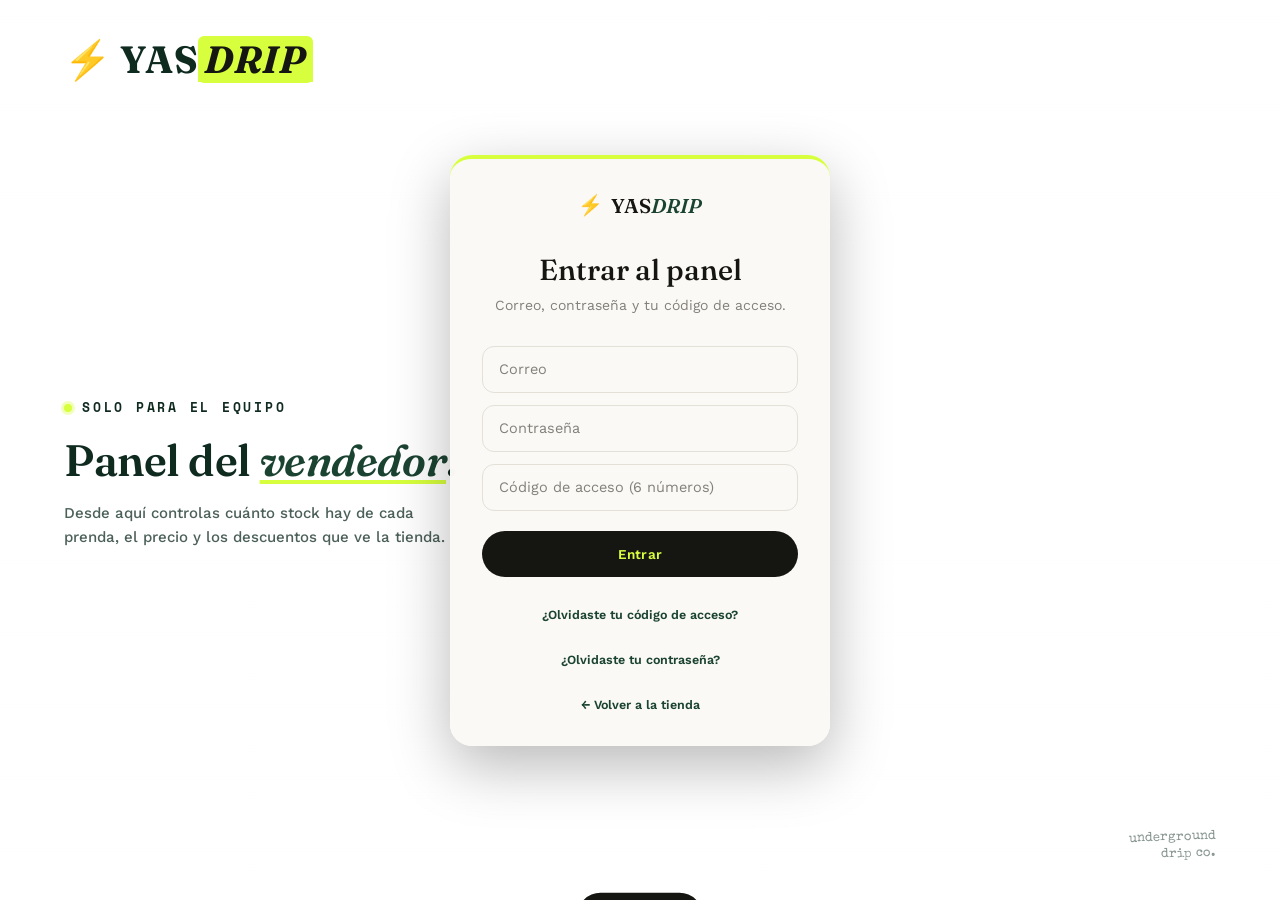
==== admin.html @ 033b175a "act" ====
<!DOCTYPE html>
<html lang="es" translate="no">
<head>
<meta charset="UTF-8">
<meta name="viewport" content="width=device-width, initial-scale=1.0">
<meta name="google" content="notranslate">
<title>Panel del vendedor — YAS DRIP</title>
<meta name="description" content="Panel interno de YAS DRIP.">
<meta name="robots" content="noindex, nofollow">
<link rel="icon" type="image/svg+xml" href="img/favicon.svg">
<link rel="icon" type="image/png" sizes="32x32" href="img/favicon-32.png">
<link rel="apple-touch-icon" href="img/apple-touch-icon.png">
<link rel="stylesheet" href="css/estilos.css">
</head>
<body>

<!-- ======================= LOGIN DEL ADMIN ======================= -->
<div class="auth-page" id="adminLoginView">
  <div class="auth-visual">
    <a href="index.html" class="nav-logo">
      <span class="logo-mark">⚡</span><span class="logo-text display">YAS<em>DRIP</em></span>
    </a>
    <div class="auth-copy">
      <div class="auth-eyebrow">Solo para el equipo</div>
      <h1>Panel del <em>vendedor</em>.</h1>
      <p>Desde aquí controlas cuánto stock hay de cada prenda, el precio y los descuentos que ve la tienda.</p>
    </div>
    <div class="auth-stamp stamp-font">underground<br>drip co.</div>
  </div>

  <div class="auth-form-side">
    <div class="auth-card">
      <a href="index.html" class="auth-brand">
        <span class="logo-mark">⚡</span><span class="display">YAS<em>DRIP</em></span>
      </a>
      <h2>Entrar al panel</h2>
      <p class="auth-sub">Correo, contraseña y tu código de acceso.</p>
      <div id="adminAuthMsg"></div>
      <form id="formAdminLogin">
        <div class="auth-field">
          <input type="email" id="adminUsuario" placeholder="Correo" autocomplete="email" required>
        </div>
        <div class="auth-field">
          <input type="password" id="adminClave" placeholder="Contraseña" autocomplete="current-password" required>
        </div>
        <div class="auth-field">
          <input type="text" id="adminCodigoPanel" placeholder="Código de acceso (6 números)" inputmode="numeric" maxlength="6" autocomplete="off">
        </div>
        <button type="submit" class="btn btn-primary auth-submit">Entrar</button>
      </form>
      <p class="auth-footnote"><a href="#" id="linkOlvideCodigoPanel">¿Olvidaste tu código de acceso?</a></p>
      <p class="auth-footnote"><a href="#" id="linkOlvideClavePanel">¿Olvidaste tu contraseña?</a></p>
      <p class="auth-footnote"><a href="index.html">← Volver a la tienda</a></p>
    </div>
  </div>
</div>

<!-- ======================= MODAL RECUPERAR CÓDIGO DE ACCESO ======================= -->
<div class="admin-modal-overlay" id="modalRecuperarCodigoPanel">
  <div class="admin-modal">
    <h3>Recuperar código de acceso</h3>
    <p class="admin-foto-hint" style="margin-bottom:12px;">Escribe el correo de tu cuenta del panel. Si tiene un código asignado, te llega por correo.</p>
    <input type="email" id="correoRecuperarCodigoPanel" placeholder="Tu correo" autocomplete="email">
    <div class="admin-add-actions">
      <button class="admin-btn admin-btn-primary" id="btnEnviarRecuperarCodigoPanel">Enviar</button>
      <button class="admin-btn admin-btn-ghost" id="btnCerrarModalRecuperarCodigoPanel">Cancelar</button>
    </div>
  </div>
</div>

<!-- ======================= MODAL RECUPERAR CONTRASEÑA ======================= -->
<div class="admin-modal-overlay" id="modalRecuperarClavePanel">
  <div class="admin-modal">
    <h3>Recuperar contraseña</h3>
    <p class="admin-foto-hint" style="margin-bottom:12px;">Escribe el correo de tu cuenta del panel. Si existe, Firebase te manda un enlace para poner una contraseña nueva (esto no tiene nada que ver con tu código de acceso).</p>
    <input type="email" id="correoRecuperarClavePanel" placeholder="Tu correo" autocomplete="email">
    <div class="admin-add-actions">
      <button class="admin-btn admin-btn-primary" id="btnEnviarRecuperarClavePanel">Enviar</button>
      <button class="admin-btn admin-btn-ghost" id="btnCerrarModalRecuperarClavePanel">Cancelar</button>
    </div>
  </div>
</div>

<!-- ======================= MODAL AVISAR DROP NUEVO (Voltage Club) ======================= -->
<div class="admin-modal-overlay" id="modalAvisarDrop">
  <div class="admin-modal">
    <h3>📢 Avisar drop nuevo</h3>
    <p class="admin-foto-hint" id="avisarDropContador" style="margin-bottom:12px;"></p>
    <input type="text" id="avisarDropAsunto" class="admin-input" placeholder="Asunto (ej: 🔥 Nuevo drop ya disponible)" style="margin-bottom:10px;width:100%;">
    <textarea id="avisarDropMensaje" class="admin-input" rows="6" placeholder="Mensaje del correo: qué llegó, cuándo, link a la tienda…" style="width:100%;resize:vertical;margin-bottom:10px;"></textarea>
    <div class="admin-add-actions">
      <button class="admin-btn admin-btn-primary" id="btnEnviarAvisoDrop">Enviar a todos</button>
      <button class="admin-btn admin-btn-ghost" id="btnCerrarModalAvisarDrop">Cancelar</button>
    </div>
  </div>
</div>

<!-- ======================= DASHBOARD ======================= -->
<div class="admin-page" id="adminDashView" style="display:none;">
  <header class="admin-topbar">
    <a href="index.html" class="nav-logo">
      <span class="logo-mark">⚡</span><span class="logo-text display">YAS<em>DRIP</em></span>
    </a>
    <div class="admin-topbar-right">
      <span class="admin-foto-hint" id="adminUsuarioActual" style="margin-right:2px;"></span>
      <a href="productos.html" class="admin-btn admin-btn-ghost">Ver tienda</a>
      <button class="admin-btn admin-btn-ghost" id="btnClave">Cambiar contraseña</button>
      <button class="admin-btn admin-btn-dark" id="btnSalirAdmin">Cerrar sesión</button>
    </div>
  </header>

  <main class="admin-main">
    <div class="admin-title-row">
      <div>
        <div class="section-eyebrow">Panel del vendedor</div>
        <h2 class="display" id="adminTituloTab">Inventario y precios</h2>
      </div>
      <button class="admin-btn admin-btn-primary" id="btnMostrarNuevo">+ Agregar producto</button>
    </div>

    <div class="admin-tabs">
      <button type="button" class="admin-tab-btn active" id="tabBtnResumen">📊 Resumen</button>
      <button type="button" class="admin-tab-btn" id="tabBtnInventario">📦 Inventario</button>
      <button type="button" class="admin-tab-btn" id="tabBtnPedidos">🧾 Pedidos <span id="pedidosBadge"></span></button>
      <button type="button" class="admin-tab-btn" id="tabBtnDrop">⚡ Drop</button>
      <button type="button" class="admin-tab-btn" id="tabBtnUsuarios">👥 Usuarios</button>
    </div>

    <div id="tabResumen">
      <div class="admin-stats admin-stats-color" id="resumenStats"></div>
      <div class="admin-resumen-grid">
        <div class="admin-card">
          <h3>Ventas de los últimos 7 días</h3>
          <div class="admin-chart-bars" id="resumenChart"></div>
        </div>
        <div class="admin-card">
          <h3>Productos más vendidos</h3>
          <div class="admin-top-productos" id="resumenTopProductos"></div>
        </div>
      </div>
      <div class="admin-card">
        <h3>Últimos pedidos</h3>
        <div class="admin-table-wrap">
          <table class="admin-table">
            <thead><tr><th>N°</th><th>Fecha</th><th>Cliente</th><th>Total</th><th>Estado</th></tr></thead>
            <tbody id="resumenUltimosPedidos"></tbody>
          </table>
        </div>
      </div>
      <div class="admin-card">
        <div style="display:flex;align-items:center;justify-content:space-between;flex-wrap:wrap;gap:10px;margin-bottom:14px;">
          <h3 style="margin-bottom:0;">⚡ Voltage Club <span id="voltageClubTotal" style="color:var(--adm-text-dim);font-weight:400;font-size:13px;"></span></h3>
          <div style="display:flex;gap:8px;flex-wrap:wrap;">
            <button class="admin-btn admin-btn-primary" id="btnAvisarDropVoltageClub">📢 Avisar drop nuevo</button>
            <button class="admin-btn admin-btn-ghost" id="btnCopiarVoltageClub">Copiar correos</button>
            <button class="admin-btn admin-btn-ghost" id="btnDescargarVoltageClub">Descargar CSV</button>
          </div>
        </div>
        <div class="admin-table-wrap">
          <table class="admin-table">
            <thead><tr><th>Correo</th><th>Se registró</th></tr></thead>
            <tbody id="voltageClubTablaBody">
              <tr><td colspan="2" style="text-align:center;padding:20px;color:var(--adm-text-dim);">Cargando…</td></tr>
            </tbody>
          </table>
        </div>
      </div>
    </div>

    <div id="tabInventario" style="display:none;">
      <div class="admin-stats" id="adminStats"></div>

      <div class="admin-card admin-add-card" id="cardNuevoProducto" style="display:none;">
        <h3>Agregar producto nuevo</h3>
        <div class="admin-add-grid">
          <input type="text" id="nProdNombre" placeholder="Nombre (ej: Buso Flash)">
          <input type="text" id="nProdCategoria" placeholder="Categoría (ej: Busos)">
          <select id="nProdIcono">
            <option value="hoodie">Buso / Hoodie</option>
            <option value="tee">Camiseta</option>
            <option value="cap">Gorra</option>
            <option value="pants">Pantalón</option>
            <option value="jacket">Chaqueta</option>
            <option value="shorts">Shorts</option>
          </select>
          <input type="number" id="nProdPrecio" placeholder="Precio (ej: 89900)" min="0">
          <input type="number" id="nProdStock" placeholder="Stock inicial (ej: 10, igual para cada color)" min="0">
          <input type="text" id="nProdColores" placeholder="Colores en hex separados por coma (#151512,#faf9f5)">
          <input type="text" id="nProdTallas" placeholder="Tallas separadas por coma (S,M,L,XL)">
        </div>
        <div id="nProdStockColorWrap" class="admin-stock-colores admin-stock-colores-nuevo"></div>
        <div id="nProdStockTallaWrap" class="admin-stock-colores admin-stock-colores-nuevo"></div>
        <div class="admin-foto-row">
          <label class="admin-foto-picker" id="nProdFotoLabel">
            <img id="nProdFotoPreview" style="display:none;">
            <span id="nProdFotoTexto">📷 Subir foto del producto (opcional)</span>
            <input type="file" id="nProdFoto" accept="image/*" hidden>
          </label>
          <span class="admin-foto-hint">Si no subes foto, se usa un dibujo genérico según la categoría.</span>
        </div>
        <div class="admin-add-actions">
          <button class="admin-btn admin-btn-primary" id="btnGuardarNuevo">Guardar producto</button>
          <button class="admin-btn admin-btn-ghost" id="btnCancelarNuevo">Cancelar</button>
        </div>
      </div>

      <div class="admin-card">
        <p class="admin-foto-hint" style="margin-bottom:8px;">💡 En "Precio por talla" puedes poner un precio distinto para cada talla. En "Stock" abre <b>Por color</b> y/o <b>Por talla</b> para llevar la cuenta de cuántas unidades quedan de cada color o de cada talla por separado (ej: 5 blancas, 10 negras — o 3 en talla M, 8 en talla L) en vez de un solo número que no dice qué se acabó. En "Foto trasera" puedes subir cómo se ve la prenda de espaldas: en la tienda, el cliente la ve al pasar el mouse (o tocar en celular) sobre la foto.</p>
        <input type="text" id="buscarProductoAdmin" class="admin-input" placeholder="🔍 Buscar producto por nombre o categoría…" style="width:100%;max-width:340px;margin-bottom:14px;">
        <div class="admin-table-wrap">
          <table class="admin-table" id="tablaProductos">
            <thead>
              <tr>
                <th class="th-ordenable" data-campo="nombre">Producto</th>
                <th>Fotos</th>
                <th class="th-ordenable" data-campo="categoria">Categoría</th>
                <th class="th-ordenable" data-campo="precio">Precio base</th>
                <th>Precio por talla</th>
                <th class="th-ordenable" data-campo="descuento">Descuento %</th>
                <th class="th-ordenable" data-campo="precioFinal">Precio final</th>
                <th class="th-ordenable" data-campo="stock">Stock</th>
                <th>Estado</th>
                <th></th>
              </tr>
            </thead>
            <tbody id="tablaProductosBody"></tbody>
          </table>
        </div>
        <div class="admin-pagination" id="paginacionProductos"></div>
      </div>
    </div>

    <div id="tabPedidos" style="display:none;">
      <div class="admin-stats admin-stats-color" id="pedidosStats"></div>
      <div class="admin-card">
        <p class="admin-foto-hint" style="margin-bottom:12px;">💡 Estos pedidos quedan guardados en la nube (Firebase), no en este computador — los ves igual desde cualquier navegador donde entres con el usuario del panel.</p>
        <div class="admin-filtros-pedidos">
          <input type="text" id="buscarPedidoAdmin" class="admin-input" placeholder="🔍 Buscar por cliente, contacto o producto…">
          <select id="filtroEstadoPedido" class="admin-input">
            <option value="">Todos los estados</option>
            <option value="pendiente">🕓 Pendiente</option>
            <option value="confirmado">✅ Confirmado</option>
            <option value="enviado">🚚 Enviado</option>
            <option value="entregado">📦 Entregado</option>
            <option value="cancelado">✕ Cancelado</option>
          </select>
          <label class="admin-filtro-fecha">Desde<input type="date" id="filtroFechaDesde" class="admin-input"></label>
          <label class="admin-filtro-fecha">Hasta<input type="date" id="filtroFechaHasta" class="admin-input"></label>
          <button type="button" class="admin-btn admin-btn-ghost" id="btnLimpiarFiltrosPedidos">Limpiar filtros</button>
          <button type="button" class="admin-btn admin-btn-ghost" id="btnExportarPedidosCSV">⬇️ Exportar CSV</button>
        </div>
        <div class="admin-table-wrap">
          <table class="admin-table" id="tablaPedidos">
            <thead>
              <tr>
                <th>N°</th>
                <th class="th-ordenable" data-campo="fecha">Fecha</th>
                <th class="th-ordenable" data-campo="cliente">Cliente</th>
                <th>Contacto</th>
                <th>Productos</th>
                <th>Envío</th>
                <th>Pago</th>
                <th class="th-ordenable" data-campo="total">Total</th>
                <th>Estado</th>
                <th></th>
              </tr>
            </thead>
            <tbody id="tablaPedidosBody">
              <tr><td colspan="10" style="text-align:center;padding:30px;color:var(--gray);">Cargando pedidos…</td></tr>
            </tbody>
          </table>
        </div>
        <div class="admin-pagination" id="paginacionPedidos"></div>
      </div>
    </div>

    <div id="tabDrop" style="display:none;">
      <div class="admin-stats admin-stats-color" id="dropCountdownStats"></div>
      <div class="admin-card">
        <p class="admin-foto-hint" style="margin-bottom:14px;">💡 Aquí configuras la cuenta regresiva de "Próximo drop" que se ve en la página de inicio. Pon la fecha y hora en que se lanza, y elige qué productos se muestran ahí mismo (con foto de frente y de espaldas) apenas el tiempo llegue a cero — sin tocar código, y se ve igual para todos los que entren a la tienda.</p>
        <div class="admin-drop-form">
          <label class="admin-drop-label">Fecha y hora del lanzamiento
            <input type="datetime-local" id="dropFecha" class="admin-input" style="width:100%;">
          </label>
          <label class="admin-drop-label">Título cuando ya esté disponible (opcional)
            <input type="text" id="dropTitulo" class="admin-input" placeholder="¡Ya está aquí! ⚡" style="width:100%;">
          </label>
        </div>
        <p class="admin-foto-hint" style="margin:18px 0 10px;"><b>Productos a mostrar cuando se acabe el tiempo</b> — marca los que quieres destacar: <span id="dropProductosContador" class="admin-permiso-pill"></span></p>
        <div class="admin-drop-productos" id="dropProductosLista"></div>
        <div class="admin-add-actions" style="margin-top:18px;">
          <button class="admin-btn admin-btn-primary" id="btnGuardarDrop">Guardar configuración del drop</button>
        </div>
      </div>
    </div>

    <div id="tabUsuarios" style="display:none;">
      <div class="admin-card admin-add-card">
        <h3>Dar acceso al panel a alguien nuevo</h3>
        <p class="admin-foto-hint" style="margin-bottom:12px;">💡 Primero créale su cuenta en <b>Firebase Authentication → Users → Add user</b> (correo + contraseña). Después pega aquí ese mismo UID y correo, y ponle un código de acceso al panel (se lo dices tú por fuera, y se lo va a pedir cada vez que entre): el panel le da acceso real a Firestore automáticamente, sin que tengas que tocar <code>firestore.rules</code>. Solo se puede estar conectado con esa cuenta <b>en un dispositivo a la vez</b>.</p>
        <div class="admin-add-grid" style="grid-template-columns:1fr 1fr;">
          <input type="text" id="nuevoUsuarioNombre" class="admin-input" placeholder="UID de Firebase Auth" autocomplete="off">
          <input type="email" id="nuevoUsuarioClave" class="admin-input" placeholder="Correo de esa cuenta" autocomplete="off">
        </div>
        <div class="admin-add-grid" style="grid-template-columns:1fr;margin-top:10px;">
          <input type="text" id="nuevoUsuarioCodigoPanel" class="admin-input" placeholder="Código de acceso al panel (6 números)" inputmode="numeric" maxlength="6" autocomplete="off">
        </div>

        <p class="admin-foto-hint" style="margin:16px 0 8px;"><b>¿Qué puede hacer esta persona en el panel?</b> — marca lo que le vas a dejar tocar:</p>
        <div class="admin-permisos-grid" id="nuevoUsuarioPermisos">
          <label class="admin-permiso-item">
            <input type="checkbox" class="chk-permiso-nuevo" value="inventario" checked>
            <span class="permiso-icono">📦</span>
            <span class="permiso-texto"><b>Inventario</b><small>Ver y editar productos, precios y stock</small></span>
          </label>
          <label class="admin-permiso-item">
            <input type="checkbox" class="chk-permiso-nuevo" value="pedidos" checked>
            <span class="permiso-icono">🧾</span>
            <span class="permiso-texto"><b>Pedidos</b><small>Ver los pedidos de clientes</small></span>
          </label>
          <label class="admin-permiso-item">
            <input type="checkbox" class="chk-permiso-nuevo" value="eliminarPedidos">
            <span class="permiso-icono">🗑️</span>
            <span class="permiso-texto"><b>Eliminar pedidos</b><small>Además de verlos, puede borrarlos</small></span>
          </label>
          <label class="admin-permiso-item">
            <input type="checkbox" class="chk-permiso-nuevo" value="drop">
            <span class="permiso-icono">⚡</span>
            <span class="permiso-texto"><b>Drop</b><small>Ver y editar el próximo lanzamiento</small></span>
          </label>
          <label class="admin-permiso-item">
            <input type="checkbox" class="chk-permiso-nuevo" value="usuarios">
            <span class="permiso-icono">👥</span>
            <span class="permiso-texto"><b>Usuarios</b><small>Ver y gestionar otros usuarios del panel</small></span>
          </label>
        </div>

        <div class="admin-add-grid" style="grid-template-columns:1fr;margin-top:14px;">
          <input type="password" id="codigoDesarrolladorUsuario" class="admin-input" placeholder="Código de desarrollador" autocomplete="off">
        </div>
        <p class="admin-foto-hint" style="margin:8px 0 0;">🔒 Crear, editar permisos, activar/desactivar o eliminar usuarios pide el código de desarrollador, para que solo alguien del equipo con ese código pueda tocar esta pestaña.</p>
        <div class="admin-add-actions">
          <button class="admin-btn admin-btn-primary" id="btnCrearUsuarioPanel">Crear usuario</button>
        </div>
      </div>

      <div class="admin-card">
        <div class="admin-stats admin-stats-color" id="usuariosStats"></div>
        <p class="admin-foto-hint" style="margin-bottom:8px;">🟢 = está conectado ahora mismo en algún dispositivo. Si desactivas a alguien, no puede volver a entrar (pero no se pierde nada de lo que ya hizo); si lo eliminas, deja de existir del todo.</p>
        <div class="admin-table-wrap">
          <table class="admin-table" id="tablaUsuariosPanel">
            <thead>
              <tr>
                <th>Usuario</th>
                <th>Estado</th>
                <th>Permisos</th>
                <th>Conectado</th>
                <th>Creado</th>
                <th></th>
              </tr>
            </thead>
            <tbody id="tablaUsuariosPanelBody">
              <tr><td colspan="6" style="text-align:center;padding:30px;color:var(--gray);">Cargando usuarios…</td></tr>
            </tbody>
          </table>
        </div>
      </div>
    </div>
  </main>
</div>

<div class="toast" id="toast"><span class="dot"></span><span id="toastText">Guardado</span></div>

<!-- ======================= MODAL EDITAR PERMISOS ======================= -->
<div class="admin-modal-overlay" id="modalPermisos">
  <div class="admin-modal admin-modal-wide">
    <h3 id="modalPermisosTitulo">Permisos</h3>
    <div class="admin-permisos-grid" style="margin-bottom:14px;">
      <label class="admin-permiso-item">
        <input type="checkbox" class="chk-permiso-editar" value="inventario">
        <span class="permiso-icono">📦</span>
        <span class="permiso-texto"><b>Inventario</b><small>Ver y editar productos, precios y stock</small></span>
      </label>
      <label class="admin-permiso-item">
        <input type="checkbox" class="chk-permiso-editar" value="pedidos">
        <span class="permiso-icono">🧾</span>
        <span class="permiso-texto"><b>Pedidos</b><small>Ver los pedidos de clientes</small></span>
      </label>
      <label class="admin-permiso-item">
        <input type="checkbox" class="chk-permiso-editar" value="eliminarPedidos">
        <span class="permiso-icono">🗑️</span>
        <span class="permiso-texto"><b>Eliminar pedidos</b><small>Además de verlos, puede borrarlos</small></span>
      </label>
      <label class="admin-permiso-item">
        <input type="checkbox" class="chk-permiso-editar" value="drop">
        <span class="permiso-icono">⚡</span>
        <span class="permiso-texto"><b>Drop</b><small>Ver y editar el próximo lanzamiento</small></span>
      </label>
      <label class="admin-permiso-item">
        <input type="checkbox" class="chk-permiso-editar" value="usuarios">
        <span class="permiso-icono">👥</span>
        <span class="permiso-texto"><b>Usuarios</b><small>Ver y gestionar otros usuarios del panel</small></span>
      </label>
    </div>
    <input type="text" id="nuevoCodigoPanelPermisos" placeholder="Nuevo código de acceso (6 números, déjalo vacío para no cambiarlo)" inputmode="numeric" maxlength="6" autocomplete="off" style="margin-bottom:10px;">
    <input type="password" id="codigoDesarrolladorPermisos" placeholder="Código de desarrollador" autocomplete="off">
    <div class="admin-add-actions">
      <button class="admin-btn admin-btn-primary" id="btnGuardarPermisos">Guardar</button>
      <button class="admin-btn admin-btn-ghost" id="btnCerrarModalPermisos">Cancelar</button>
    </div>
  </div>
</div>

<!-- ======================= MODAL ACCESO A USUARIOS ======================= -->
<div class="admin-modal-overlay" id="modalAccesoUsuarios">
  <div class="admin-modal">
    <h3>Acceso a Usuarios</h3>
    <p class="admin-foto-hint" style="margin-bottom:12px;">Escribe la contraseña de acceso a esta pestaña (solo el usuario "admin" puede entrar aquí).</p>
    <input type="password" id="claveAccesoUsuarios" placeholder="Contraseña de acceso" autocomplete="off">
    <div class="admin-add-actions">
      <button class="admin-btn admin-btn-primary" id="btnConfirmarAccesoUsuarios">Entrar</button>
      <button class="admin-btn admin-btn-ghost" id="btnCerrarModalAccesoUsuarios">Cancelar</button>
    </div>
  </div>
</div>

<!-- ======================= MODAL CÓDIGO DE DESARROLLADOR (activar/desactivar/eliminar) ======================= -->
<div class="admin-modal-overlay" id="modalCodigoDev">
  <div class="admin-modal">
    <h3 id="modalCodigoDevTitulo">Código de desarrollador</h3>
    <p class="admin-foto-hint" id="modalCodigoDevTexto" style="margin-bottom:12px;"></p>
    <input type="password" id="inputCodigoDev" placeholder="Código de desarrollador" autocomplete="off">
    <div class="admin-add-actions">
      <button class="admin-btn admin-btn-primary" id="btnConfirmarCodigoDev">Aceptar</button>
      <button class="admin-btn admin-btn-ghost" id="btnCancelarCodigoDev">Cancelar</button>
    </div>
  </div>
</div>

<!-- ======================= MODAL HISTORIAL DE PEDIDO ======================= -->
<div class="admin-modal-overlay" id="modalHistorialPedido">
  <div class="admin-modal admin-modal-wide">
    <h3>Historial del pedido</h3>
    <div id="historialPedidoLista" style="margin-bottom:16px;max-height:340px;overflow-y:auto;"></div>
    <div class="admin-add-actions">
      <button class="admin-btn admin-btn-ghost" id="btnCerrarModalHistorialPedido">Cerrar</button>
    </div>
  </div>
</div>

<!-- ======================= MODAL BORRAR PEDIDO ======================= -->
<div class="admin-modal-overlay" id="modalVerFoto">
  <div class="admin-modal">
    <h3>Foto del producto</h3>
    <div class="ver-foto-img-wrap"><img id="verFotoImg" src="" alt="Foto del producto"></div>
    <div class="admin-add-actions">
      <button class="admin-btn admin-btn-primary" id="btnVerFotoCambiar">📷 Cambiar esta foto</button>
      <button class="admin-btn admin-btn-ghost" id="btnVerFotoCerrar">Cerrar</button>
    </div>
  </div>
</div>

<div class="admin-modal-overlay" id="modalBorrarPedido">
  <div class="admin-modal">
    <h3>Eliminar pedido</h3>
    <p class="admin-foto-hint" style="margin-bottom:12px;">Escribe el código de desarrollador para confirmar. Esta acción no se puede deshacer.</p>
    <input type="password" id="claveBorrarPedido" placeholder="Código de desarrollador" autocomplete="off">
    <div class="admin-add-actions">
      <button class="admin-btn admin-btn-primary" id="btnConfirmarBorrarPedido">Eliminar pedido</button>
      <button class="admin-btn admin-btn-ghost" id="btnCerrarModalBorrarPedido">Cancelar</button>
    </div>
  </div>
</div>

<!-- ======================= MODAL CAMBIAR CLAVE ======================= -->
<div class="admin-modal-overlay" id="modalClave">
  <div class="admin-modal">
    <h3>Cambiar contraseña del panel</h3>
    <input type="password" id="claveActual" placeholder="Contraseña actual">
    <input type="password" id="claveNueva" placeholder="Nueva contraseña">
    <input type="password" id="codigoDesarrolladorClave" placeholder="Código de desarrollador" autocomplete="off">
    <div class="admin-add-actions">
      <button class="admin-btn admin-btn-primary" id="btnGuardarClave">Guardar</button>
      <button class="admin-btn admin-btn-ghost" id="btnCerrarModalClave">Cancelar</button>
    </div>
  </div>
</div>

<script src="https://www.gstatic.com/firebasejs/10.13.2/firebase-app-compat.js"></script>
<script src="https://www.gstatic.com/firebasejs/10.13.2/firebase-auth-compat.js"></script>
<script src="https://www.gstatic.com/firebasejs/10.13.2/firebase-firestore-compat.js"></script>
<script src="js/firebase-config.js"></script>
<script src="js/icons.js"></script>
<script src="js/products.js"></script>
<script src="js/store.js"></script>
<script>
const loginView = document.getElementById('adminLoginView');
const dashView  = document.getElementById('adminDashView');

function showToast(texto, esError = false) {
  const toast = document.getElementById('toast');
  document.getElementById('toastText').textContent = texto;
  toast.classList.toggle('error', esError);
  toast.classList.add('show');
  clearTimeout(window._t);
  window._t = setTimeout(() => toast.classList.remove('show'), 2400);
}

/* ============================================================
   MENÚ "VER FOTO / CAMBIAR FOTO"
   Antes, hacer clic en cualquier foto ya puesta abría directo el
   explorador de archivos — fácil de tocar sin querer y reemplazar
   una foto buena por accidente. Ahora, si el picker ya tiene foto,
   el clic abre un menú chiquito con "Ver foto en grande" y "Cambiar
   foto"; si todavía no tiene foto, el clic abre el explorador
   directo como siempre (no hay nada que ver ni que perder).
   ============================================================ */
let _fotoMenuAbierto = null;
let _fotoMenuInputCambiar = null;

function cerrarMenuFoto() {
  if (_fotoMenuAbierto) { _fotoMenuAbierto.remove(); _fotoMenuAbierto = null; }
  document.removeEventListener('click', _cerrarMenuFotoSiAfuera, true);
}
function _cerrarMenuFotoSiAfuera(e) {
  if (_fotoMenuAbierto && !_fotoMenuAbierto.contains(e.target)) cerrarMenuFoto();
}

function abrirMenuFoto(anchorEl, input, imgSrc) {
  cerrarMenuFoto();
  const menu = document.createElement('div');
  menu.className = 'foto-menu';
  menu.innerHTML = `
    <button type="button" data-accion="ver">👁 Ver foto en grande</button>
    <button type="button" data-accion="cambiar">📷 Cambiar foto</button>
  `;
  document.body.appendChild(menu);

  // posicionarlo pegado al picker, sin salirse de la pantalla
  const r = anchorEl.getBoundingClientRect();
  const menuAncho = menu.offsetWidth || 168;
  let left = Math.min(r.left, window.innerWidth - menuAncho - 12);
  let top = r.bottom + 6;
  if (top + menu.offsetHeight > window.innerHeight - 10) top = r.top - menu.offsetHeight - 6;
  menu.style.left = `${Math.max(8, left)}px`;
  menu.style.top = `${Math.max(8, top)}px`;

  menu.querySelector('[data-accion="ver"]').addEventListener('click', () => {
    cerrarMenuFoto();
    abrirModalVerFoto(imgSrc, input);
  });
  menu.querySelector('[data-accion="cambiar"]').addEventListener('click', () => {
    cerrarMenuFoto();
    input.click();
  });

  _fotoMenuAbierto = menu;
  // en el próximo tick, para que el click que abrió el menú no lo cierre de una vez
  setTimeout(() => document.addEventListener('click', _cerrarMenuFotoSiAfuera, true), 0);
}

const modalVerFoto = document.getElementById('modalVerFoto');
const verFotoImg = document.getElementById('verFotoImg');
function abrirModalVerFoto(src, input) {
  verFotoImg.src = src;
  _fotoMenuInputCambiar = input || null;
  modalVerFoto.classList.add('open');
}
document.getElementById('btnVerFotoCerrar').addEventListener('click', () => modalVerFoto.classList.remove('open'));
modalVerFoto.addEventListener('click', (e) => { if (e.target === modalVerFoto) modalVerFoto.classList.remove('open'); });
document.getElementById('btnVerFotoCambiar').addEventListener('click', () => {
  modalVerFoto.classList.remove('open');
  if (_fotoMenuInputCambiar) _fotoMenuInputCambiar.click();
});

/** Engancha el menú Ver/Cambiar a un <label> picker de foto. Si el label
    todavía no tiene una <img> adentro (no hay foto puesta), no hace nada
    especial y el clic abre el explorador de archivos como siempre. */
function engancharMenuFoto(label) {
  label.addEventListener('click', (e) => {
    const img = label.querySelector('img');
    // sin foto puesta todavía: no hay nada que ver ni que perder,
    // se deja el comportamiento normal (abre el explorador de una vez)
    if (!img || !img.getAttribute('src') || img.style.display === 'none') return;
    e.preventDefault();
    e.stopPropagation();
    const input = label.querySelector('input[type="file"]');
    abrirMenuFoto(label, input, img.src);
  });
}

let permisosActuales = permisosTodosActivos();

/* ---------- Cierre de sesión por inactividad ----------
   Si nadie toca nada (mouse, teclado, scroll, clics) durante este
   rato, se cierra la sesión sola — pensado para un compu compartido
   del local donde alguien se puede olvidar el panel abierto. */
const INACTIVIDAD_LIMITE_MS = 30 * 60 * 1000; // 30 minutos
let _ultimaActividadAdmin = Date.now();
let _vigiaInactividadIniciada = false;
function _marcarActividadAdmin() { _ultimaActividadAdmin = Date.now(); }
function iniciarVigiaInactividadAdmin() {
  _marcarActividadAdmin();
  if (_vigiaInactividadIniciada) return;
  _vigiaInactividadIniciada = true;
  ['mousemove', 'mousedown', 'keydown', 'scroll', 'touchstart', 'click'].forEach(ev => {
    document.addEventListener(ev, _marcarActividadAdmin, { passive: true });
  });
  setInterval(async () => {
    if (dashView.style.display === 'none') return; // ya no hay sesión abierta en pantalla
    if (Date.now() - _ultimaActividadAdmin >= INACTIVIDAD_LIMITE_MS) {
      await cerrarSesionAdmin();
      dashView.style.display = 'none';
      loginView.style.display = 'block';
      showToast('Se cerró tu sesión por estar inactivo mucho rato.', true);
    }
  }, 60 * 1000); // revisa cada minuto
}

async function entrarAlPanel() {
  loginView.style.display = 'none';
  dashView.style.display = 'block';
  const elUsuario = document.getElementById('adminUsuarioActual');
  if (elUsuario) elUsuario.textContent = 'Conectado como: ' + (correoAdminActual() || '');
  permisosActuales = await obtenerPermisosUsuarioActual();
  usuariosTabDesbloqueada = false;
  aplicarPermisosUI();
  await Promise.all([cargarCatalogo(), cargarConfigDrop()]); // catálogo y config del drop desde Firestore antes de pintar la tabla
  pintarTodo();
  pintarVoltageClub();
  iniciarVigiaInactividadAdmin();
}

/* ---------- pestaña Resumen: correos del Voltage Club ---------- */
let _correosVoltageClub = [];

async function pintarVoltageClub() {
  const tbody = document.getElementById('voltageClubTablaBody');
  const totalEl = document.getElementById('voltageClubTotal');
  try {
    _correosVoltageClub = await obtenerSuscriptoresVoltageClub();
  } catch (e) {
    tbody.innerHTML = `<tr><td colspan="2" style="text-align:center;padding:20px;color:var(--adm-text-dim);">No se pudo cargar (revisa tu conexión o permisos).</td></tr>`;
    return;
  }
  totalEl.textContent = `(${_correosVoltageClub.length})`;
  if (!_correosVoltageClub.length) {
    tbody.innerHTML = `<tr><td colspan="2" style="text-align:center;padding:20px;color:var(--adm-text-dim);">Todavía no hay correos registrados.</td></tr>`;
    return;
  }
  tbody.innerHTML = _correosVoltageClub.map(s => `
    <tr>
      <td>${s.correo}</td>
      <td>${s.fecha ? new Date(s.fecha).toLocaleDateString('es-CO') : '—'}</td>
    </tr>
  `).join('');
}

document.getElementById('btnCopiarVoltageClub').addEventListener('click', () => {
  if (!_correosVoltageClub.length) { showToast('No hay correos todavía.', true); return; }
  const texto = _correosVoltageClub.map(s => s.correo).join(', ');
  navigator.clipboard.writeText(texto)
    .then(() => showToast('Correos copiados al portapapeles'))
    .catch(() => showToast('No se pudo copiar', true));
});

document.getElementById('btnDescargarVoltageClub').addEventListener('click', () => {
  if (!_correosVoltageClub.length) { showToast('No hay correos todavía.', true); return; }
  const filas = ['correo,fecha'].concat(
    _correosVoltageClub.map(s => `${s.correo},${s.fecha ? new Date(s.fecha).toISOString() : ''}`)
  );
  const blob = new Blob([filas.join('\n')], { type: 'text/csv;charset=utf-8;' });
  const url = URL.createObjectURL(blob);
  const a = document.createElement('a');
  a.href = url;
  a.download = 'voltage-club.csv';
  a.click();
  URL.revokeObjectURL(url);
});

/* ---------- "Avisar drop nuevo" al Voltage Club ---------- */
const modalAvisarDrop = document.getElementById('modalAvisarDrop');
document.getElementById('btnAvisarDropVoltageClub').addEventListener('click', () => {
  if (!_correosVoltageClub.length) { showToast('Todavía no hay nadie en el Voltage Club.', true); return; }
  document.getElementById('avisarDropContador').textContent =
    `Se manda por copia oculta (bcc) a los ${_correosVoltageClub.length} correos del Voltage Club — nadie ve la lista de los demás.`;
  document.getElementById('avisarDropAsunto').value = '';
  document.getElementById('avisarDropMensaje').value = '';
  modalAvisarDrop.classList.add('open');
});
document.getElementById('btnCerrarModalAvisarDrop').addEventListener('click', () => {
  modalAvisarDrop.classList.remove('open');
});
document.getElementById('btnEnviarAvisoDrop').addEventListener('click', async () => {
  const asunto = document.getElementById('avisarDropAsunto').value;
  const mensaje = document.getElementById('avisarDropMensaje').value;
  if (_correosVoltageClub.length > 90) {
    const sigue = confirm(
      `Son ${_correosVoltageClub.length} correos. Gmail gratis deja mandar más o menos 100 destinatarios al día en total (contando también los correos de pedidos y de códigos del panel). ¿Seguro que quieres mandarlo ya?`
    );
    if (!sigue) return;
  }
  const btn = document.getElementById('btnEnviarAvisoDrop');
  btn.disabled = true;
  const res = await avisarDropVoltageClub(asunto, mensaje);
  btn.disabled = false;
  if (!res.ok) { showToast(res.msg, true); return; }
  showToast(`Enviando a ${res.cantidad} correos ✓ (puede tardar unos minutos en llegarles a todos)`);
  modalAvisarDrop.classList.remove('open');
});

/** Muestra u oculta pestañas según lo que este usuario puede tocar.
    Si no tiene ni un permiso, se le avisa en vez de dejarlo ver un
    panel vacío sin explicación. */
function aplicarPermisosUI() {
  // Resumen combina datos de inventario y pedidos, así que se ve
  // si el usuario tiene al menos uno de los dos permisos.
  const puedeVerResumen = !!(permisosActuales.inventario || permisosActuales.pedidos);
  tabBtnResumen.style.display = puedeVerResumen ? '' : 'none';

  const mapa = [
    [tabBtnResumen, '__resumen__'],
    [tabBtnInventario, 'inventario'],
    [tabBtnPedidos, 'pedidos'],
    [tabBtnDrop, 'drop'],
    [tabBtnUsuarios, 'usuarios'],
  ];
  mapa.forEach(([btn, permiso]) => {
    if (permiso === '__resumen__') return; // ya se resolvió arriba
    btn.style.display = permisosActuales[permiso] ? '' : 'none';
  });
  permisosActuales.__resumen__ = puedeVerResumen;
  const btnAgregarProducto = document.getElementById('btnMostrarNuevo');
  if (btnAgregarProducto) btnAgregarProducto.style.display = permisosActuales.inventario ? '' : 'none';

  // si la pestaña que está abierta ahora mismo ya no le corresponde
  // (o es la primera vez que entra), lo mandamos a la primera que
  // sí pueda ver
  const tabActivaVisible = mapa.some(([btn, permiso]) => btn.classList.contains('active') && permisosActuales[permiso]);
  if (!tabActivaVisible) {
    const primeraDisponible = mapa.find(([, permiso]) => permisosActuales[permiso]);
    ocultarTodasLasPestanas();
    if (primeraDisponible) {
      primeraDisponible[0].click();
    } else {
      tituloTab.textContent = 'Sin acceso';
      showToast('Tu usuario no tiene permisos asignados. Habla con quien administra el panel.', true);
    }
  }
}

/* Al abrir el panel, primero se confirma con Firestore que la
   sesión guardada en este navegador todavía es válida (que nadie
   más "tomó" el usuario mientras tanto) antes de mostrar el
   dashboard. Mientras se confirma, se ve la pantalla de login. */
(async () => {
  if (sesionAdminActiva()) {
    const valida = await verificarSesionAdmin();
    if (valida) entrarAlPanel();
  }
})();

/* ---------- Pestañas: Resumen / Inventario / Pedidos / Drop / Usuarios ---------- */
const tabBtnResumen = document.getElementById('tabBtnResumen');
const tabBtnInventario = document.getElementById('tabBtnInventario');
const tabBtnPedidos = document.getElementById('tabBtnPedidos');
const tabBtnDrop = document.getElementById('tabBtnDrop');
const tabBtnUsuarios = document.getElementById('tabBtnUsuarios');
const tabResumen = document.getElementById('tabResumen');
const tabInventario = document.getElementById('tabInventario');
const tabPedidos = document.getElementById('tabPedidos');
const tabDrop = document.getElementById('tabDrop');
const tabUsuarios = document.getElementById('tabUsuarios');
const tituloTab = document.getElementById('adminTituloTab');

function ocultarTodasLasPestanas() {
  clearInterval(intervaloCountdownDrop);
  tabBtnResumen.classList.remove('active');
  tabBtnInventario.classList.remove('active');
  tabBtnPedidos.classList.remove('active');
  tabBtnDrop.classList.remove('active');
  tabBtnUsuarios.classList.remove('active');
  tabResumen.style.display = 'none';
  tabInventario.style.display = 'none';
  tabPedidos.style.display = 'none';
  tabDrop.style.display = 'none';
  tabUsuarios.style.display = 'none';
}

tabBtnResumen.addEventListener('click', () => {
  ocultarTodasLasPestanas();
  tabBtnResumen.classList.add('active');
  tabResumen.style.display = 'block';
  tituloTab.textContent = 'Resumen';
  pintarResumen();
});

tabBtnInventario.addEventListener('click', () => {
  if (!permisosActuales.inventario) return;
  ocultarTodasLasPestanas();
  tabBtnInventario.classList.add('active');
  tabInventario.style.display = 'block';
  tituloTab.textContent = 'Inventario y precios';
});

tabBtnPedidos.addEventListener('click', () => {
  if (!permisosActuales.pedidos) return;
  ocultarTodasLasPestanas();
  tabBtnPedidos.classList.add('active');
  tabPedidos.style.display = 'block';
  tituloTab.textContent = 'Pedidos de clientes';
  pintarPedidos();
});

tabBtnDrop.addEventListener('click', () => {
  if (!permisosActuales.drop) return;
  ocultarTodasLasPestanas();
  tabBtnDrop.classList.add('active');
  tabDrop.style.display = 'block';
  tituloTab.textContent = 'Próximo drop';
  pintarTabDrop();
});

let usuariosTabDesbloqueada = false;

function mostrarTabUsuarios() {
  ocultarTodasLasPestanas();
  tabBtnUsuarios.classList.add('active');
  tabUsuarios.style.display = 'block';
  tituloTab.textContent = 'Usuarios del panel';
  pintarUsuariosPanel();
}

tabBtnUsuarios.addEventListener('click', () => {
  if (!permisosActuales.usuarios) return;
  if (usuariosTabDesbloqueada) { mostrarTabUsuarios(); return; }
  if (!_esSuperAdminActual()) {
    showToast('Solo la cuenta principal (superAdmin) puede entrar a esta pestaña.', true);
    return;
  }
  document.getElementById('claveAccesoUsuarios').value = '';
  document.getElementById('modalAccesoUsuarios').classList.add('open');
  setTimeout(() => document.getElementById('claveAccesoUsuarios').focus(), 50);
});

document.getElementById('btnCerrarModalAccesoUsuarios').addEventListener('click', () => {
  document.getElementById('modalAccesoUsuarios').classList.remove('open');
});

document.getElementById('btnConfirmarAccesoUsuarios').addEventListener('click', async () => {
  const clave = document.getElementById('claveAccesoUsuarios').value;
  if (!clave) { showToast('Escribe la contraseña.', true); return; }
  const ok = await verificarAccesoTabUsuarios(clave);
  if (!ok) { showToast('Contraseña incorrecta.', true); return; }
  usuariosTabDesbloqueada = true;
  document.getElementById('modalAccesoUsuarios').classList.remove('open');
  mostrarTabUsuarios();
});

document.getElementById('claveAccesoUsuarios').addEventListener('keydown', (e) => {
  if (e.key === 'Enter') document.getElementById('btnConfirmarAccesoUsuarios').click();
});

/* ---------- pestaña Usuarios: crear, activar/desactivar, eliminar ---------- */
async function pintarUsuariosPanel() {
  const tbody = document.getElementById('tablaUsuariosPanelBody');
  tbody.innerHTML = `<tr><td colspan="6" style="text-align:center;padding:30px;color:var(--gray);">Cargando usuarios…</td></tr>`;
  const usuarios = await obtenerUsuariosAdminPanel();

  const activos = usuarios.filter(u => u.activo !== false).length;
  const conectados = usuarios.filter(u => u.conectado).length;
  document.getElementById('usuariosStats').innerHTML = `
    <div class="admin-stat admin-stat-forest"><b>${usuarios.length}</b><span>Usuarios</span></div>
    <div class="admin-stat admin-stat-sage"><b>${activos}</b><span>Activos</span></div>
    <div class="admin-stat admin-stat-acento"><b>${conectados}</b><span>Conectados ahora</span></div>
  `;

  if (!usuarios.length) {
    tbody.innerHTML = `<tr><td colspan="6" style="text-align:center;padding:30px;color:var(--gray);">Todavía no hay usuarios.</td></tr>`;
    return;
  }
  const yo = usuarioAdminActual();
  const ETIQUETAS_PERMISOS = { inventario: 'Inventario', pedidos: 'Pedidos', eliminarPedidos: 'Eliminar pedidos', drop: 'Drop', usuarios: 'Usuarios' };
  const COLORES_AVATAR = ['#1b4332', '#c9a13a', '#8a5a44', '#4a6fa5', '#a3477a', '#3b7a63'];
  const colorAvatar = nombre => COLORES_AVATAR[[...nombre].reduce((s, c) => s + c.charCodeAt(0), 0) % COLORES_AVATAR.length];
  tbody.innerHTML = usuarios.map(u => {
    const creado = u.creado ? new Date(u.creado).toLocaleDateString('es-CO', { dateStyle: 'medium' }) : '—';
    const permisos = normalizarPermisos(u);
    const activosPermisos = Object.keys(permisos).filter(k => permisos[k]);
    const permisosTexto = activosPermisos.length
      ? activosPermisos.map(k => `<span class="admin-permiso-pill">${ETIQUETAS_PERMISOS[k]}</span>`).join(' ')
      : '<span class="admin-foto-hint">Sin permisos</span>';
    const etiqueta = u.correo || u.usuario;
    return `
      <tr>
        <td data-label="Usuario">
          <div class="usuario-fila">
            <span class="usuario-avatar" style="background:${colorAvatar(etiqueta)}" title="${u.usuario}">${etiqueta.charAt(0).toUpperCase()}</span>
            <b>${etiqueta}</b>${u.usuario === yo ? ' <span class="admin-foto-hint">(tú)</span>' : ''}${u.superAdmin ? ' <span class="admin-permiso-pill">superAdmin</span>' : ''}
          </div>
        </td>
        <td data-label="Estado"><span class="usuario-estado-pill ${u.activo === false ? 'usuario-estado-inactivo' : 'usuario-estado-activo'}">${u.activo === false ? 'Desactivado' : 'Activo'}</span></td>
        <td data-label="Permisos">${permisosTexto}</td>
        <td data-label="Conectado">${u.conectado ? '<span class="usuario-estado-pill usuario-estado-conectado">🟢 Sí</span>' : '<span class="usuario-estado-pill usuario-estado-desconectado">⚪ No</span>'}</td>
        <td data-label="Creado" class="mono">${creado}</td>
        <td data-label="">
          <button type="button" class="admin-btn admin-btn-ghost btn-editar-permisos" data-usuario="${u.usuario}" data-correo="${etiqueta}" data-permisos='${JSON.stringify(permisos)}'>Editar permisos</button>
          <button type="button" class="admin-btn admin-btn-ghost btn-toggle-usuario" data-usuario="${u.usuario}" data-correo="${etiqueta}" data-activo="${u.activo !== false}">${u.activo === false ? 'Activar' : 'Desactivar'}</button>
          ${u.usuario === yo ? '' : `<button type="button" class="admin-btn admin-btn-ghost btn-eliminar-usuario" data-usuario="${u.usuario}" data-correo="${etiqueta}">Eliminar</button>`}
        </td>
      </tr>`;
  }).join('');
}

document.getElementById('btnCrearUsuarioPanel').addEventListener('click', async () => {
  const uid = document.getElementById('nuevoUsuarioNombre').value;
  const correo = document.getElementById('nuevoUsuarioClave').value;
  const codigoPanel = document.getElementById('nuevoUsuarioCodigoPanel').value;
  const codigo = document.getElementById('codigoDesarrolladorUsuario').value;
  if (!(await verificarCodigoDesarrollador(codigo))) {
    showToast('Código de desarrollador incorrecto.', true);
    return;
  }
  const permisos = {};
  document.querySelectorAll('.chk-permiso-nuevo').forEach(chk => { permisos[chk.value] = chk.checked; });
  const btn = document.getElementById('btnCrearUsuarioPanel');
  btn.disabled = true;
  const res = await crearUsuarioAdminPanel(uid, correo, permisos, codigoPanel);
  btn.disabled = false;
  if (!res.ok) { showToast(res.msg, true); return; }
  document.getElementById('nuevoUsuarioNombre').value = '';
  document.getElementById('nuevoUsuarioClave').value = '';
  document.getElementById('nuevoUsuarioCodigoPanel').value = '';
  document.getElementById('codigoDesarrolladorUsuario').value = '';
  document.querySelectorAll('.chk-permiso-nuevo').forEach(chk => { chk.checked = (chk.value === 'inventario' || chk.value === 'pedidos'); });
  showToast('Usuario creado ✓ — dile a esa persona su código de acceso por fuera del panel.');
  pintarUsuariosPanel();
});

/* ---------- editar permisos de un usuario existente ---------- */
const modalPermisos = document.getElementById('modalPermisos');
let usuarioEditandoPermisos = null;
let correoEditandoPermisos = '';
document.getElementById('tablaUsuariosPanelBody').addEventListener('click', (e) => {
  const btnEditar = e.target.closest('.btn-editar-permisos');
  if (!btnEditar) return;
  usuarioEditandoPermisos = btnEditar.dataset.usuario;
  correoEditandoPermisos = btnEditar.dataset.correo || '';
  const permisosActualesUsuario = JSON.parse(btnEditar.dataset.permisos || '{}');
  document.getElementById('modalPermisosTitulo').textContent = 'Permisos de "' + (btnEditar.dataset.correo || usuarioEditandoPermisos) + '"';
  document.querySelectorAll('.chk-permiso-editar').forEach(chk => {
    chk.checked = !!permisosActualesUsuario[chk.value];
  });
  document.getElementById('nuevoCodigoPanelPermisos').value = '';
  document.getElementById('codigoDesarrolladorPermisos').value = '';
  modalPermisos.classList.add('open');
});
document.getElementById('btnCerrarModalPermisos').addEventListener('click', () => modalPermisos.classList.remove('open'));
document.getElementById('btnGuardarPermisos').addEventListener('click', async () => {
  const codigo = document.getElementById('codigoDesarrolladorPermisos').value;
  if (!(await verificarCodigoDesarrollador(codigo))) {
    showToast('Código de desarrollador incorrecto.', true);
    return;
  }
  const nuevoCodigoPanel = document.getElementById('nuevoCodigoPanelPermisos').value.trim();
  const permisos = {};
  document.querySelectorAll('.chk-permiso-editar').forEach(chk => { permisos[chk.value] = chk.checked; });
  const btn = document.getElementById('btnGuardarPermisos');
  btn.disabled = true;
  const res = await actualizarPermisosUsuarioAdminPanel(usuarioEditandoPermisos, permisos);
  if (res.ok && nuevoCodigoPanel) {
    const resCodigo = await cambiarCodigoPanelUsuario(usuarioEditandoPermisos, correoEditandoPermisos, nuevoCodigoPanel);
    if (!resCodigo.ok) { btn.disabled = false; showToast(resCodigo.msg, true); return; }
  }
  btn.disabled = false;
  if (!res.ok) { showToast(res.msg, true); return; }
  showToast(nuevoCodigoPanel ? 'Permisos y código actualizados ✓' : 'Permisos actualizados ✓');
  modalPermisos.classList.remove('open');
  pintarUsuariosPanel();
  // si el usuario editado es quien tiene la sesión abierta ahora
  // mismo, sus pestañas se ajustan de una vez sin tener que recargar
  if (usuarioEditandoPermisos === usuarioAdminActual()) {
    permisosActuales = await obtenerPermisosUsuarioActual();
    aplicarPermisosUI();
  }
});

document.getElementById('tablaUsuariosPanelBody').addEventListener('click', async (e) => {
  const btnToggle = e.target.closest('.btn-toggle-usuario');
  const btnEliminar = e.target.closest('.btn-eliminar-usuario');
  if (btnToggle) {
    const usuario = btnToggle.dataset.usuario;
    const etiqueta = btnToggle.dataset.correo || usuario;
    const activoActual = btnToggle.dataset.activo === 'true';
    const codigo = await pedirCodigoDev(
      activoActual ? 'Desactivar usuario' : 'Activar usuario',
      `Código de desarrollador para ${activoActual ? 'desactivar' : 'activar'} a "${etiqueta}":`
    );
    if (codigo === null) return;
    if (!(await verificarCodigoDesarrollador(codigo))) { showToast('Código de desarrollador incorrecto.', true); return; }
    btnToggle.disabled = true;
    const res = await cambiarEstadoUsuarioAdminPanel(usuario, !activoActual);
    btnToggle.disabled = false;
    if (!res.ok) { showToast(res.msg, true); return; }
    showToast(activoActual ? 'Usuario desactivado' : 'Usuario activado');
    pintarUsuariosPanel();
  } else if (btnEliminar) {
    const usuario = btnEliminar.dataset.usuario;
    const etiqueta = btnEliminar.dataset.correo || usuario;
    const codigo = await pedirCodigoDev(
      'Eliminar usuario',
      `Código de desarrollador para ELIMINAR a "${etiqueta}" (no se puede deshacer):`
    );
    if (codigo === null) return;
    if (!(await verificarCodigoDesarrollador(codigo))) { showToast('Código de desarrollador incorrecto.', true); return; }
    if (!confirm(`¿Eliminar a "${etiqueta}"? No se puede deshacer. Esto le quita el acceso real a Firestore y borra su perfil/permisos del panel, pero NO borra su cuenta de Firebase Authentication (eso, si quieres, se hace aparte desde la consola de Firebase).`)) return;
    btnEliminar.disabled = true;
    const res = await eliminarUsuarioAdminPanel(usuario, btnEliminar.dataset.correo);
    btnEliminar.disabled = false;
    if (!res.ok) { showToast(res.msg, true); return; }
    showToast('Usuario eliminado');
    pintarUsuariosPanel();
  }
});

/* ---------- pestaña Drop: fecha del lanzamiento + productos a mostrar ---------- */
let intervaloCountdownDrop = null;

function pintarTabDrop() {
  const config = getConfigDrop();
  const inputFecha = document.getElementById('dropFecha');
  const inputTitulo = document.getElementById('dropTitulo');
  // <input type="datetime-local"> necesita "YYYY-MM-DDTHH:MM" en hora LOCAL del navegador
  if (config.fecha) {
    const d = new Date(config.fecha);
    const pad = n => String(n).padStart(2, '0');
    inputFecha.value = `${d.getFullYear()}-${pad(d.getMonth() + 1)}-${pad(d.getDate())}T${pad(d.getHours())}:${pad(d.getMinutes())}`;
  } else {
    inputFecha.value = '';
  }
  inputTitulo.value = config.titulo || '';

  const productos = obtenerProductosAdmin();
  const idsElegidos = new Set((config.productos || []).map(String));
  const lista = document.getElementById('dropProductosLista');
  lista.innerHTML = productos.map(p => {
    const foto = (p.fotos && p.fotos[p.colores[0]]) || p.foto;
    const miniatura = foto ? `<img src="${foto}" class="admin-drop-prod-thumb">` : iconoProducto(p.icono, p.colores[0]);
    return `
      <label class="admin-drop-prod-item">
        <input type="checkbox" class="chk-drop-producto" value="${p.id}" ${idsElegidos.has(String(p.id)) ? 'checked' : ''}>
        <span class="admin-drop-prod-thumb-wrap">${miniatura}</span>
        <span>${p.nombre}</span>
      </label>`;
  }).join('') || `<p class="admin-foto-hint">Todavía no hay productos en el inventario.</p>`;

  actualizarContadorDropProductos();
  actualizarCountdownDrop();
  clearInterval(intervaloCountdownDrop);
  intervaloCountdownDrop = setInterval(actualizarCountdownDrop, 1000);
}

function actualizarContadorDropProductos() {
  const total = document.querySelectorAll('.chk-drop-producto:checked').length;
  document.getElementById('dropProductosContador').textContent = `${total} elegido${total === 1 ? '' : 's'}`;
}
document.getElementById('dropProductosLista').addEventListener('change', actualizarContadorDropProductos);

/** Pinta una tarjeta con la cuenta regresiva en vivo, leyendo la
    fecha directamente del campo (así el vendedor ve el efecto
    antes de guardar). Se refresca cada segundo mientras la
    pestaña Drop está abierta. */
function actualizarCountdownDrop() {
  const cont = document.getElementById('dropCountdownStats');
  const valorFecha = document.getElementById('dropFecha').value;
  if (!valorFecha) {
    cont.innerHTML = `<div class="admin-stat"><b>—</b><span>Todavía no hay fecha configurada</span></div>`;
    return;
  }
  const restante = new Date(valorFecha).getTime() - Date.now();
  if (restante <= 0) {
    cont.innerHTML = `<div class="admin-stat admin-stat-forest"><b>🔥 En vivo</b><span>El drop ya está disponible en la tienda</span></div>`;
    return;
  }
  const dias = Math.floor(restante / 86400000);
  const horas = Math.floor((restante % 86400000) / 3600000);
  const minutos = Math.floor((restante % 3600000) / 60000);
  cont.innerHTML = `
    <div class="admin-stat admin-stat-acento"><b>${dias}</b><span>Días</span></div>
    <div class="admin-stat admin-stat-sage"><b>${horas}</b><span>Horas</span></div>
    <div class="admin-stat admin-stat-butter"><b>${minutos}</b><span>Minutos</span></div>
  `;
}
document.getElementById('dropFecha').addEventListener('input', actualizarCountdownDrop);

document.getElementById('btnGuardarDrop').addEventListener('click', () => {
  const inputFecha = document.getElementById('dropFecha');
  const inputTitulo = document.getElementById('dropTitulo');
  const idsElegidos = Array.from(document.querySelectorAll('.chk-drop-producto:checked')).map(chk => Number(chk.value) || chk.value);
  // el <input datetime-local> ya está en hora local -> new Date(...) lo interpreta como local y toISOString() lo pasa a UTC para guardarlo sin ambigüedad
  const fechaISO = inputFecha.value ? new Date(inputFecha.value).toISOString() : null;
  guardarConfigDropAdmin({ fecha: fechaISO, titulo: inputTitulo.value.trim(), productos: idsElegidos });
  showToast('Configuración del drop guardada ✓');
});

/* ---------- tabla de pedidos (vienen de Firestore, en la nube) ----------
   pedidosCache guarda la última lectura de Firestore para que los
   filtros (buscador, estado, fechas) se apliquen al instante sin
   tener que volver a pedirle los datos a la nube cada vez que el
   admin escribe algo. Solo se vuelve a pedir cuando de verdad hace
   falta (al entrar a la pestaña, o después de borrar/cambiar algo). */
let pedidosCache = [];
let pedidosFiltradosActuales = []; // último resultado de aplicarFiltrosPedidos (SIN paginar), lo usa "Exportar CSV"
let ordenPedidos = { campo: null, dir: 1 }; // orden al hacer clic en un encabezado de la tabla
let numerosPedidoCache = new Map(); // id de Firestore -> número corto ("Pedido #3"), estable aunque se filtre/ordene
const PEDIDOS_POR_PAGINA = 15;
let paginaPedidos = 1;

async function pintarPedidos() {
  const tbody = document.getElementById('tablaPedidosBody');
  tbody.innerHTML = `<tr><td colspan="10" style="text-align:center;padding:30px;color:var(--gray);">Cargando pedidos…</td></tr>`;
  pedidosCache = await obtenerPedidosAdmin();
  numerosPedidoCache = mapaNumerosPedido(pedidosCache);
  document.getElementById('pedidosBadge').textContent = pedidosCache.length ? `(${pedidosCache.length})` : '';
  paginaPedidos = 1;
  aplicarFiltrosPedidos();
}

function valorOrdenPedido(p, campo) {
  if (campo === 'fecha') return p.fecha ? new Date(p.fecha).getTime() : 0;
  if (campo === 'cliente') return (p.nombre_cliente || '').toLowerCase();
  if (campo === 'total') return Number(p.total) || 0;
  return 0;
}
function aplicarOrdenPedidos(lista) {
  if (!ordenPedidos.campo) return lista;
  return [...lista].sort((a, b) => {
    const va = valorOrdenPedido(a, ordenPedidos.campo);
    const vb = valorOrdenPedido(b, ordenPedidos.campo);
    if (va < vb) return -1 * ordenPedidos.dir;
    if (va > vb) return 1 * ordenPedidos.dir;
    return 0;
  });
}
/** Pone la flechita (▲/▼) solo en el encabezado por el que se está
    ordenando ahora mismo; el resto se queda sin flecha. */
function actualizarFlechasOrdenPedidos() {
  document.querySelectorAll('#tablaPedidos thead .th-ordenable').forEach(th => {
    th.classList.remove('orden-asc', 'orden-desc');
    if (th.dataset.campo === ordenPedidos.campo) th.classList.add(ordenPedidos.dir === 1 ? 'orden-asc' : 'orden-desc');
  });
}
document.querySelector('#tablaPedidos thead').addEventListener('click', (e) => {
  const th = e.target.closest('.th-ordenable');
  if (!th) return;
  const campo = th.dataset.campo;
  if (ordenPedidos.campo === campo) ordenPedidos.dir *= -1;
  else { ordenPedidos.campo = campo; ordenPedidos.dir = 1; }
  actualizarFlechasOrdenPedidos();
  paginaPedidos = 1;
  aplicarFiltrosPedidos();
});

/** Filtra pedidosCache según lo que haya en el buscador, el select
    de estado y las fechas, lo ordena según ordenPedidos, y vuelve
    a pintar la tabla y las estadísticas con ese subconjunto. */
function aplicarFiltrosPedidos() {
  const texto = document.getElementById('buscarPedidoAdmin').value.trim().toLowerCase();
  const estadoElegido = document.getElementById('filtroEstadoPedido').value;
  const desde = document.getElementById('filtroFechaDesde').value;
  const hasta = document.getElementById('filtroFechaHasta').value;

  let pedidos = pedidosCache.filter(p => {
    if (texto) {
      const bolsa = `${p.nombre_cliente || ''} ${p.email_cliente || ''} ${p.telefono_cliente || ''} ${p.detalle || ''}`.toLowerCase();
      if (!bolsa.includes(texto)) return false;
    }
    if (estadoElegido && estadoPedido(p) !== estadoElegido) return false;
    if (p.fecha) {
      const fechaPedido = p.fecha.slice(0, 10); // YYYY-MM-DD
      if (desde && fechaPedido < desde) return false;
      if (hasta && fechaPedido > hasta) return false;
    }
    return true;
  });
  pedidos = aplicarOrdenPedidos(pedidos);
  pedidosFiltradosActuales = pedidos; // lista completa filtrada (sin paginar) — la usa el CSV

  const tbody = document.getElementById('tablaPedidosBody');
  const totalVendido = pedidos.reduce((s, p) => s + (Number(p.total) || 0), 0);
  const pendientesFiltrados = pedidos.filter(p => estadoPedido(p) === 'pendiente').length;
  document.getElementById('pedidosStats').innerHTML = `
    <div class="admin-stat admin-stat-forest"><b>${pedidos.length}</b><span>Pedidos</span></div>
    <div class="admin-stat admin-stat-acento"><b>$${totalVendido.toLocaleString('es-CO')}</b><span>Total vendido</span></div>
    <div class="admin-stat admin-stat-butter"><b>${pendientesFiltrados}</b><span>Pendientes</span></div>
  `;

  if (!pedidosCache.length) {
    tbody.innerHTML = `<tr><td colspan="10" style="text-align:center;padding:30px;color:var(--gray);">Todavía no hay pedidos.</td></tr>`;
    document.getElementById('paginacionPedidos').innerHTML = '';
    return;
  }
  if (!pedidos.length) {
    tbody.innerHTML = `<tr><td colspan="10" style="text-align:center;padding:30px;color:var(--gray);">Ningún pedido coincide con el filtro.</td></tr>`;
    document.getElementById('paginacionPedidos').innerHTML = '';
    return;
  }

  // ---- paginación: solo se pinta la página actual, pero stats/CSV arriba usan la lista completa ----
  const totalPaginas = Math.max(1, Math.ceil(pedidos.length / PEDIDOS_POR_PAGINA));
  if (paginaPedidos > totalPaginas) paginaPedidos = totalPaginas;
  const inicio = (paginaPedidos - 1) * PEDIDOS_POR_PAGINA;
  const pedidosPagina = pedidos.slice(inicio, inicio + PEDIDOS_POR_PAGINA);

  tbody.innerHTML = pedidosPagina.map(p => {
    const fecha = p.fecha ? new Date(p.fecha).toLocaleString('es-CO', { dateStyle: 'medium', timeStyle: 'short' }) : '—';
    const envioTexto = [p.envio_direccion, p.envio_barrio, p.envio_municipio].filter(Boolean).join(', ');
    const estadoActual = estadoPedido(p);
    const numero = numerosPedidoCache.get(p.id) || '—';
    const opcionesEstado = Object.entries(ESTADOS_PEDIDO).map(([valor, info]) =>
      `<option value="${valor}" ${valor === estadoActual ? 'selected' : ''}>${info.emoji} ${info.label}</option>`).join('');
    return `
      <tr>
        <td data-label="N°"><span class="pedido-numero mono" title="ID interno: ${p.id}">#${numero}</span></td>
        <td data-label="Fecha" class="mono" style="white-space:nowrap;">${fecha}</td>
        <td data-label="Cliente"><b>${p.nombre_cliente || '—'}</b></td>
        <td data-label="Contacto">${p.email_cliente || ''}<br><span style="color:var(--gray);">${p.telefono_cliente || ''}</span></td>
        <td data-label="Productos">${p.detalle || '—'}</td>
        <td data-label="Envío">${envioTexto || '—'}</td>
        <td data-label="Pago">${p.metodo_pago === 'tarjeta' ? `Tarjeta •••• ${p.tarjeta_final || ''}` : 'Contraentrega'}</td>
        <td data-label="Total" class="mono"><b>$${(Number(p.total) || 0).toLocaleString('es-CO')}</b></td>
        <td data-label="Estado"><select class="admin-input select-estado-pedido estado-select-${estadoActual}" data-id="${p.id}">${opcionesEstado}</select></td>
        <td data-label="">
          <button type="button" class="admin-btn admin-btn-ghost btn-ver-historial" data-id="${p.id}">Historial</button>
          ${permisosActuales.eliminarPedidos ? `<button type="button" class="admin-btn admin-btn-ghost btn-borrar-pedido" data-id="${p.id}">Eliminar</button>` : ''}
        </td>
      </tr>`;
  }).join('');

  pintarPaginacion(document.getElementById('paginacionPedidos'), paginaPedidos, totalPaginas, pedidos.length, (nuevaPagina) => {
    paginaPedidos = nuevaPagina;
    aplicarFiltrosPedidos();
  });
}

/** Dibuja los controles "‹ Anterior · Página X de Y · Siguiente ›"
    dentro del contenedor que se le pase, y conecta los botones a la
    función onCambiarPagina(nuevaPagina). Se usa para Pedidos e
    Inventario, así no hay que repetir la lógica dos veces. Si solo
    hay una página, no muestra nada (no tiene sentido paginar 3 filas). */
function pintarPaginacion(contenedor, paginaActual, totalPaginas, totalItems, onCambiarPagina) {
  if (!contenedor) return;
  if (totalPaginas <= 1) { contenedor.innerHTML = ''; return; }
  contenedor.innerHTML = `
    <button type="button" class="admin-btn admin-btn-ghost admin-btn-xs btn-pag-prev" ${paginaActual <= 1 ? 'disabled' : ''}>‹ Anterior</button>
    <span class="admin-pagination-info">Página <b>${paginaActual}</b> de <b>${totalPaginas}</b> <span class="admin-pagination-total">(${totalItems} en total)</span></span>
    <button type="button" class="admin-btn admin-btn-ghost admin-btn-xs btn-pag-next" ${paginaActual >= totalPaginas ? 'disabled' : ''}>Siguiente ›</button>
  `;
  contenedor.querySelector('.btn-pag-prev').addEventListener('click', () => { if (paginaActual > 1) onCambiarPagina(paginaActual - 1); });
  contenedor.querySelector('.btn-pag-next').addEventListener('click', () => { if (paginaActual < totalPaginas) onCambiarPagina(paginaActual + 1); });
}

['buscarPedidoAdmin', 'filtroEstadoPedido', 'filtroFechaDesde', 'filtroFechaHasta'].forEach(id => {
  document.getElementById(id).addEventListener('input', () => { paginaPedidos = 1; aplicarFiltrosPedidos(); });
});
document.getElementById('btnLimpiarFiltrosPedidos').addEventListener('click', () => {
  document.getElementById('buscarPedidoAdmin').value = '';
  document.getElementById('filtroEstadoPedido').value = '';
  document.getElementById('filtroFechaDesde').value = '';
  document.getElementById('filtroFechaHasta').value = '';
  paginaPedidos = 1;
  aplicarFiltrosPedidos();
});

/* ---------- exportar a CSV lo que esté filtrado en pantalla ---------- */
document.getElementById('btnExportarPedidosCSV').addEventListener('click', () => {
  if (!pedidosFiltradosActuales.length) { showToast('No hay pedidos para exportar.', true); return; }
  const encabezados = ['N°', 'Fecha', 'Cliente', 'Email', 'Teléfono', 'Productos', 'Envío', 'Pago', 'Total', 'Estado'];
  const filas = pedidosFiltradosActuales.map(p => {
    const fecha = p.fecha ? new Date(p.fecha).toLocaleString('es-CO') : '';
    const envioTexto = [p.envio_direccion, p.envio_barrio, p.envio_municipio].filter(Boolean).join(', ');
    const pago = p.metodo_pago === 'tarjeta' ? `Tarjeta ****${p.tarjeta_final || ''}` : 'Contraentrega';
    const numero = numerosPedidoCache.get(p.id) || '';
    return [`#${numero}`, fecha, p.nombre_cliente || '', p.email_cliente || '', p.telefono_cliente || '', p.detalle || '', envioTexto, pago, Number(p.total) || 0, ESTADOS_PEDIDO[estadoPedido(p)].label];
  });
  const csv = [encabezados, ...filas]
    .map(fila => fila.map(celda => `"${String(celda).replace(/"/g, '""')}"`).join(','))
    .join('\r\n');
  const blob = new Blob(['\uFEFF' + csv], { type: 'text/csv;charset=utf-8;' }); // \uFEFF: para que Excel muestre bien las tildes
  const url = URL.createObjectURL(blob);
  const a = document.createElement('a');
  a.href = url;
  a.download = `pedidos_yasdrip_${new Date().toISOString().slice(0, 10)}.csv`;
  document.body.appendChild(a);
  a.click();
  a.remove();
  URL.revokeObjectURL(url);
  showToast(`${pedidosFiltradosActuales.length} pedido(s) exportado(s) ✓`);
});

/* ---------- ver el historial de cambios de estado de un pedido ---------- */
const modalHistorialPedido = document.getElementById('modalHistorialPedido');
document.getElementById('tablaPedidosBody').addEventListener('click', (e) => {
  const btnHistorial = e.target.closest('.btn-ver-historial');
  if (!btnHistorial) return;
  const pedido = pedidosCache.find(p => p.id === btnHistorial.dataset.id);
  const historial = (pedido && pedido.historial_estados) || [];
  const numero = numerosPedidoCache.get(btnHistorial.dataset.id);
  document.querySelector('#modalHistorialPedido h3').textContent = numero ? `Historial del pedido #${numero}` : 'Historial del pedido';
  const cont = document.getElementById('historialPedidoLista');
  cont.innerHTML = historial.length
    ? [...historial].reverse().map(h => {
        const info = ESTADOS_PEDIDO[h.estado] || { emoji: '•', label: h.estado };
        const fecha = h.fecha ? new Date(h.fecha).toLocaleString('es-CO', { dateStyle: 'medium', timeStyle: 'short' }) : '—';
        return `<div class="historial-fila"><span class="pedido-estado-pill estado-pill-${h.estado}">${info.emoji} ${info.label}</span><span class="historial-usuario">${h.usuario || 'desconocido'}</span><span class="historial-fecha mono">${fecha}</span></div>`;
      }).join('')
    : `<p class="admin-foto-hint">Todavía no hay cambios de estado registrados para este pedido.</p>`;
  modalHistorialPedido.classList.add('open');
});
document.getElementById('btnCerrarModalHistorialPedido').addEventListener('click', () => modalHistorialPedido.classList.remove('open'));

/* ---------- cambiar el estado de un pedido desde la tabla ---------- */
document.getElementById('tablaPedidosBody').addEventListener('change', async (e) => {
  const select = e.target.closest('.select-estado-pedido');
  if (!select) return;
  const id = select.dataset.id;
  const nuevoEstado = select.value;
  select.disabled = true;
  const res = await actualizarEstadoPedidoAdmin(id, nuevoEstado);
  select.disabled = false;
  if (!res.ok) { showToast(res.msg, true); return; }
  const pedidoLocal = pedidosCache.find(p => p.id === id);
  if (pedidoLocal) {
    pedidoLocal.estado = nuevoEstado;
    pedidoLocal.historial_estados = [...(pedidoLocal.historial_estados || []), res.entradaHistorial];
  }
  select.className = `admin-input select-estado-pedido estado-select-${nuevoEstado}`;
  showToast('Estado del pedido actualizado ✓');
});

/* ---------- eliminar un pedido (pide la contraseña del panel) ---------- */
const modalBorrarPedido = document.getElementById('modalBorrarPedido');
let pedidoABorrarId = null;
document.getElementById('tablaPedidosBody').addEventListener('click', (e) => {
  const btnBorrar = e.target.closest('.btn-borrar-pedido');
  if (!btnBorrar) return;
  pedidoABorrarId = btnBorrar.dataset.id;
  document.getElementById('claveBorrarPedido').value = '';
  modalBorrarPedido.classList.add('open');
});
document.getElementById('btnCerrarModalBorrarPedido').addEventListener('click', () => modalBorrarPedido.classList.remove('open'));
document.getElementById('btnConfirmarBorrarPedido').addEventListener('click', async () => {
  const codigo = document.getElementById('claveBorrarPedido').value;
  if (!codigo) { showToast('Escribe el código de desarrollador.', true); return; }
  const btn = document.getElementById('btnConfirmarBorrarPedido');
  btn.disabled = true;
  if (!(await verificarCodigoDesarrollador(codigo))) {
    btn.disabled = false;
    showToast('Código de desarrollador incorrecto.', true);
    return;
  }
  const res = await eliminarPedidoAdmin(pedidoABorrarId);
  btn.disabled = false;
  if (!res.ok) { showToast(res.msg, true); return; }
  modalBorrarPedido.classList.remove('open');
  showToast('Pedido eliminado');
  pintarPedidos();
});

document.getElementById('formAdminLogin').addEventListener('submit', async (e) => {
  e.preventDefault();
  const usuario = document.getElementById('adminUsuario').value.trim();
  const clave = document.getElementById('adminClave').value;
  const codigoPanel = document.getElementById('adminCodigoPanel').value.trim();
  const msg = document.getElementById('adminAuthMsg');
  const btn = e.target.querySelector('button[type="submit"]');
  msg.innerHTML = '';
  btn.disabled = true;
  btn.textContent = 'Entrando...';
  const res = await loginAdmin(usuario, clave, codigoPanel);
  btn.disabled = false;
  btn.textContent = 'Entrar';
  if (res.ok) {
    if (res.sinCodigoAsignado) {
      showToast('Entraste sin código de acceso asignado. Ponte uno desde "Usuarios" cuanto antes.', true);
    }
    entrarAlPanel();
  } else {
    msg.innerHTML = `<div class="auth-error">${res.msg}</div>`;
  }
});

/* ---------- "olvidé mi código de acceso" ---------- */
const modalRecuperarCodigoPanel = document.getElementById('modalRecuperarCodigoPanel');
document.getElementById('linkOlvideCodigoPanel').addEventListener('click', (e) => {
  e.preventDefault();
  document.getElementById('correoRecuperarCodigoPanel').value = document.getElementById('adminUsuario').value.trim();
  modalRecuperarCodigoPanel.classList.add('open');
});
document.getElementById('btnCerrarModalRecuperarCodigoPanel').addEventListener('click', () => {
  modalRecuperarCodigoPanel.classList.remove('open');
});
document.getElementById('btnEnviarRecuperarCodigoPanel').addEventListener('click', async () => {
  const correo = document.getElementById('correoRecuperarCodigoPanel').value.trim();
  const btn = document.getElementById('btnEnviarRecuperarCodigoPanel');
  btn.disabled = true;
  const res = await recuperarCodigoPanelPorCorreo(correo);
  btn.disabled = false;
  showToast(res.msg, !res.ok);
  if (res.ok) modalRecuperarCodigoPanel.classList.remove('open');
});

/* ---------- "olvidé mi contraseña" ---------- */
const modalRecuperarClavePanel = document.getElementById('modalRecuperarClavePanel');
document.getElementById('linkOlvideClavePanel').addEventListener('click', (e) => {
  e.preventDefault();
  document.getElementById('correoRecuperarClavePanel').value = document.getElementById('adminUsuario').value.trim();
  modalRecuperarClavePanel.classList.add('open');
});
document.getElementById('btnCerrarModalRecuperarClavePanel').addEventListener('click', () => {
  modalRecuperarClavePanel.classList.remove('open');
});
document.getElementById('btnEnviarRecuperarClavePanel').addEventListener('click', async () => {
  const correo = document.getElementById('correoRecuperarClavePanel').value.trim();
  const btn = document.getElementById('btnEnviarRecuperarClavePanel');
  btn.disabled = true;
  const res = await recuperarClavePanel(correo);
  btn.disabled = false;
  showToast(res.msg, !res.ok);
  if (res.ok) modalRecuperarClavePanel.classList.remove('open');
});

document.getElementById('btnSalirAdmin').addEventListener('click', async () => {
  await cerrarSesionAdmin();
  window.location.href = 'admin.html';
});

/* ---------- Modal bonito para pedir "código de desarrollador",
   en vez del cuadro feo del navegador (prompt). Se usa con
   await pedirCodigoDev('Título', 'Mensaje...') y devuelve el texto
   escrito, o null si canceló. ---------- */
function pedirCodigoDev(titulo, mensaje) {
  return new Promise((resolve) => {
    const overlay = document.getElementById('modalCodigoDev');
    const input = document.getElementById('inputCodigoDev');
    document.getElementById('modalCodigoDevTitulo').textContent = titulo;
    document.getElementById('modalCodigoDevTexto').textContent = mensaje;
    input.value = '';
    overlay.classList.add('open');
    setTimeout(() => input.focus(), 50);

    const btnOk = document.getElementById('btnConfirmarCodigoDev');
    const btnCancel = document.getElementById('btnCancelarCodigoDev');

    function cerrar(valor) {
      overlay.classList.remove('open');
      btnOk.removeEventListener('click', onOk);
      btnCancel.removeEventListener('click', onCancel);
      input.removeEventListener('keydown', onKey);
      resolve(valor);
    }
    function onOk() { cerrar(input.value); }
    function onCancel() { cerrar(null); }
    function onKey(e) {
      if (e.key === 'Enter') { e.preventDefault(); onOk(); }
      if (e.key === 'Escape') { e.preventDefault(); onCancel(); }
    }
    btnOk.addEventListener('click', onOk);
    btnCancel.addEventListener('click', onCancel);
    input.addEventListener('keydown', onKey);
  });
}

/* ---------- Cierre automático de sesión al salir de la pestaña ----------
   Si el usuario cambia de pestaña, minimiza la ventana o se va a otra
   app (la pestaña del panel queda oculta) y pasan 2 minutos sin volver,
   la sesión se cierra sola por seguridad. Si vuelve antes de los 2
   minutos, el conteo se cancela y no pasa nada. */
const MS_CIERRE_AUTOMATICO = 2 * 60 * 1000; // 2 minutos
let _timerCierreAutomatico = null;

function _cancelarCierreAutomatico() {
  if (_timerCierreAutomatico) {
    clearTimeout(_timerCierreAutomatico);
    _timerCierreAutomatico = null;
  }
}

async function _ejecutarCierreAutomatico() {
  // Solo cierra si en verdad hay una sesión abierta ahora mismo.
  if (!sesionAdminActiva()) return;
  await cerrarSesionAdmin();
  window.location.href = 'admin.html';
}

document.addEventListener('visibilitychange', () => {
  if (document.hidden) {
    // Se fue de la pestaña: arranca el conteo de 2 minutos.
    if (sesionAdminActiva()) {
      _cancelarCierreAutomatico();
      _timerCierreAutomatico = setTimeout(_ejecutarCierreAutomatico, MS_CIERRE_AUTOMATICO);
    }
  } else {
    // Volvió a la pestaña antes de que se cumplieran los 2 minutos.
    _cancelarCierreAutomatico();
  }
});

/* ---------- pestaña Resumen: estadísticas, gráfica y top productos ---------- */
async function pintarResumen() {
  const contResumen = document.getElementById('resumenStats');
  contResumen.innerHTML = `<div class="admin-stat"><b>…</b><span>Cargando</span></div>`;

  const [productos, pedidos] = await Promise.all([
    Promise.resolve(obtenerProductosAdmin()),
    obtenerPedidosAdmin(),
  ]);
  pedidosCache = pedidos; // así la pestaña Pedidos no tiene que volver a pedirlos si el admin la abre después
  numerosPedidoCache = mapaNumerosPedido(pedidos);

  const totalVendido = pedidos.reduce((s, p) => s + (Number(p.total) || 0), 0);
  const pendientes = pedidos.filter(p => estadoPedido(p) === 'pendiente').length;

  if (permisosActuales.pedidos) {
    contResumen.innerHTML = `
      <div class="admin-stat admin-stat-forest"><b>${pedidos.length}</b><span>Pedidos</span></div>
      <div class="admin-stat admin-stat-acento"><b>$${totalVendido.toLocaleString('es-CO')}</b><span>Total vendido</span></div>
      <div class="admin-stat admin-stat-butter"><b>${pendientes}</b><span>Pedidos pendientes</span></div>
      <div class="admin-stat admin-stat-sage"><b>${productos.length}</b><span>Productos</span></div>
    `;
  } else {
    // usuario sin permiso de pedidos: solo mostramos lo de inventario
    contResumen.innerHTML = `
      <div class="admin-stat admin-stat-sage"><b>${productos.length}</b><span>Productos</span></div>
      <div class="admin-stat admin-stat-warn"><b>${productos.filter(p => estaAgotado(p)).length}</b><span>Agotados</span></div>
    `;
  }

  if (!permisosActuales.pedidos) {
    document.getElementById('resumenChart').innerHTML = `<p class="admin-foto-hint">No tienes permiso para ver los pedidos.</p>`;
    document.getElementById('resumenTopProductos').innerHTML = '';
    document.getElementById('resumenUltimosPedidos').innerHTML = `<tr><td colspan="4" style="text-align:center;padding:20px;color:var(--gray);">Sin acceso.</td></tr>`;
    return;
  }

  /* --- gráfica de ventas de los últimos 7 días --- */
  const hoy = new Date();
  const dias = [];
  for (let i = 6; i >= 0; i--) {
    const d = new Date(hoy);
    d.setDate(d.getDate() - i);
    dias.push({ clave: d.toISOString().slice(0, 10), etiqueta: d.toLocaleDateString('es-CO', { weekday: 'short' }) });
  }
  const ventasPorDia = dias.map(d => ({
    ...d,
    total: pedidos.filter(p => p.fecha && p.fecha.slice(0, 10) === d.clave).reduce((s, p) => s + (Number(p.total) || 0), 0),
  }));
  const maxVenta = Math.max(1, ...ventasPorDia.map(d => d.total));
  document.getElementById('resumenChart').innerHTML = ventasPorDia.map(d => `
    <div class="chart-bar-col" title="$${d.total.toLocaleString('es-CO')}">
      <div class="chart-bar" style="height:${Math.max(4, Math.round(d.total / maxVenta * 100))}%"></div>
      <span class="chart-bar-label">${d.etiqueta}</span>
    </div>
  `).join('') || `<p class="admin-foto-hint">Todavía no hay ventas.</p>`;

  /* --- productos más vendidos (contando cuántas veces aparece cada nombre en los pedidos) --- */
  const conteoProductos = {};
  pedidos.forEach(p => (p.items || []).forEach(it => {
    conteoProductos[it.nombre] = (conteoProductos[it.nombre] || 0) + 1;
  }));
  const topProductos = Object.entries(conteoProductos).sort((a, b) => b[1] - a[1]).slice(0, 5);
  const maxCantidad = Math.max(1, ...topProductos.map(([, c]) => c));
  document.getElementById('resumenTopProductos').innerHTML = topProductos.length
    ? topProductos.map(([nombre, cantidad]) => `
        <div class="top-prod-fila">
          <span class="top-prod-nombre">${nombre}</span>
          <div class="top-prod-barra-wrap"><div class="top-prod-barra" style="width:${Math.round(cantidad / maxCantidad * 100)}%"></div></div>
          <span class="top-prod-cantidad">${cantidad}</span>
        </div>`).join('')
    : `<p class="admin-foto-hint">Todavía no hay ventas.</p>`;

  /* --- últimos 5 pedidos --- */
  const ultimos = pedidos.slice(0, 5);
  document.getElementById('resumenUltimosPedidos').innerHTML = ultimos.length
    ? ultimos.map(p => {
        const fecha = p.fecha ? new Date(p.fecha).toLocaleString('es-CO', { dateStyle: 'medium', timeStyle: 'short' }) : '—';
        const est = estadoPedido(p);
        const numero = numerosPedidoCache.get(p.id) || '—';
        return `<tr>
          <td data-label="N°"><span class="pedido-numero mono">#${numero}</span></td>
          <td data-label="Fecha" class="mono" style="white-space:nowrap;">${fecha}</td>
          <td data-label="Cliente"><b>${p.nombre_cliente || '—'}</b></td>
          <td data-label="Total" class="mono">$${(Number(p.total) || 0).toLocaleString('es-CO')}</td>
          <td data-label="Estado"><span class="pedido-estado-pill estado-pill-${est}">${ESTADOS_PEDIDO[est].emoji} ${ESTADOS_PEDIDO[est].label}</span></td>
        </tr>`;
      }).join('')
    : `<tr><td colspan="5" style="text-align:center;padding:20px;color:var(--gray);">Todavía no hay pedidos.</td></tr>`;
}

/* ---------- estadísticas rápidas ---------- */
function pintarStats() {
  const productos = obtenerProductosAdmin();
  const totalProductos = productos.length;
  const totalUnidades = productos.reduce((s, p) => s + stockTotalProducto(p), 0);
  const agotados = productos.filter(p => estaAgotado(p)).length;
  const stockBajo = productos.filter(p => nivelStockProducto(p) === 'bajo').length;
  /* cuenta colores puntuales en 0, aunque el producto en general
     todavía tenga stock en otros colores — esto es justo lo que
     antes no se podía ver con un solo número de stock. */
  const coloresAgotados = productos.reduce((s, p) => {
    if (!p.stockColores || !Object.keys(p.stockColores).length) return s;
    return s + p.colores.filter(c => colorAgotado(p, c)).length;
  }, 0);
  /* mismo cálculo pero para tallas: cuenta tallas puntuales en 0, aunque
     el producto en general todavía tenga stock en otras tallas */
  const tallasAgotadas = productos.reduce((s, p) => {
    if (!p.stockTallas || !Object.keys(p.stockTallas).length) return s;
    return s + p.tallas.filter(t => tallaAgotada(p, t)).length;
  }, 0);
  document.getElementById('adminStats').innerHTML = `
    <div class="admin-stat"><b>${totalProductos}</b><span>Productos</span></div>
    <div class="admin-stat"><b>${totalUnidades}</b><span>Unidades en stock</span></div>
    <div class="admin-stat admin-stat-warn"><b>${agotados}</b><span>Agotados</span></div>
    ${stockBajo > 0 ? `<div class="admin-stat admin-stat-low"><b>${stockBajo}</b><span>Con poco stock (≤ ${STOCK_BAJO_UMBRAL})</span></div>` : ''}
    ${coloresAgotados > 0 ? `<div class="admin-stat admin-stat-warn"><b>${coloresAgotados}</b><span>Colores agotados</span></div>` : ''}
    ${tallasAgotadas > 0 ? `<div class="admin-stat admin-stat-warn"><b>${tallasAgotadas}</b><span>Tallas agotadas</span></div>` : ''}
  `;
}

/* ---------- tabla de productos ---------- */
let ordenProductos = { campo: null, dir: 1 }; // orden al hacer clic en un encabezado de la tabla
const PRODUCTOS_POR_PAGINA = 15;
let paginaProductos = 1;

function valorOrdenProducto(p, campo) {
  if (campo === 'nombre') return (p.nombre || '').toLowerCase();
  if (campo === 'categoria') return (p.categoria || '').toLowerCase();
  if (campo === 'precio') return Number(p.precio) || 0;
  if (campo === 'descuento') return Number(p.descuento) || 0;
  if (campo === 'precioFinal') return rangoPrecioTallas(p).min;
  if (campo === 'stock') return stockTotalProducto(p);
  return 0;
}
function aplicarOrdenProductos(lista) {
  if (!ordenProductos.campo) return lista;
  return [...lista].sort((a, b) => {
    const va = valorOrdenProducto(a, ordenProductos.campo);
    const vb = valorOrdenProducto(b, ordenProductos.campo);
    if (va < vb) return -1 * ordenProductos.dir;
    if (va > vb) return 1 * ordenProductos.dir;
    return 0;
  });
}
function actualizarFlechasOrdenProductos() {
  document.querySelectorAll('#tablaProductos thead .th-ordenable').forEach(th => {
    th.classList.remove('orden-asc', 'orden-desc');
    if (th.dataset.campo === ordenProductos.campo) th.classList.add(ordenProductos.dir === 1 ? 'orden-asc' : 'orden-desc');
  });
}
document.querySelector('#tablaProductos thead').addEventListener('click', (e) => {
  const th = e.target.closest('.th-ordenable');
  if (!th) return;
  const campo = th.dataset.campo;
  if (ordenProductos.campo === campo) ordenProductos.dir *= -1;
  else { ordenProductos.campo = campo; ordenProductos.dir = 1; }
  actualizarFlechasOrdenProductos();
  paginaProductos = 1;
  renderInventario();
});

/** Aplica orden + buscador + paginación sobre el catálogo completo y
    pinta la tabla de Inventario con el resultado. Reemplaza al viejo
    esquema de "pintar todo y luego ocultar filas con CSS", que no
    era compatible con paginar (no tiene sentido paginar filas que
    ya están escondidas). */
function renderInventario() {
  const texto = inputBuscarProducto.value.trim().toLowerCase();
  let productos = aplicarOrdenProductos(obtenerProductosAdmin());
  if (texto) {
    productos = productos.filter(p =>
      (p.nombre || '').toLowerCase().includes(texto) || (p.categoria || '').toLowerCase().includes(texto));
  }
  const totalPaginas = Math.max(1, Math.ceil(productos.length / PRODUCTOS_POR_PAGINA));
  if (paginaProductos > totalPaginas) paginaProductos = totalPaginas;
  const inicio = (paginaProductos - 1) * PRODUCTOS_POR_PAGINA;
  pintarTabla(productos.slice(inicio, inicio + PRODUCTOS_POR_PAGINA), !productos.length, !!texto);
  pintarPaginacion(document.getElementById('paginacionProductos'), paginaProductos, totalPaginas, productos.length, (nuevaPagina) => {
    paginaProductos = nuevaPagina;
    renderInventario();
  });
}

function pintarTabla(productosPagina, sinResultados, hayFiltro) {
  const productos = productosPagina;
  const tbody = document.getElementById('tablaProductosBody');
  if (!obtenerProductosAdmin().length) {
    tbody.innerHTML = `<tr><td colspan="10" style="text-align:center;padding:30px;color:var(--gray);">Todavía no hay productos. Agrega el primero arriba.</td></tr>`;
    return;
  }
  if (!productos.length) {
    tbody.innerHTML = `<tr><td colspan="10" style="text-align:center;padding:30px;color:var(--gray);">${hayFiltro ? 'Ningún producto coincide con la búsqueda.' : 'No hay productos en esta página.'}</td></tr>`;
    return;
  }
  tbody.innerHTML = productos.map(p => {
    const agotado = estaAgotado(p);
    const rango = rangoPrecioTallas(p);
    const precioFinalTexto = rango.min === rango.max
      ? `$${rango.min.toLocaleString('es-CO')}`
      : `Desde $${rango.min.toLocaleString('es-CO')}`;
    const precioFinalTitulo = rango.min === rango.max
      ? ''
      : `title="Varía según la talla: $${rango.min.toLocaleString('es-CO')} a $${rango.max.toLocaleString('es-CO')}"`;
    const fotoPrincipal = (p.fotos && p.fotos[p.colores[0]]) || p.foto;
    const miniatura = fotoPrincipal
      ? `<img src="${fotoPrincipal}" class="admin-prod-thumb">`
      : iconoProducto(p.icono, p.colores[0]);
    const fotosColorHtml = (p.colores || []).map(c => {
      const fotoColor = p.fotos && p.fotos[c];
      return `
        <label class="admin-color-foto" title="Foto para este color" style="background:${c}">
          ${fotoColor ? `<img src="${fotoColor}" class="admin-color-foto-img">` : ''}
          <span class="admin-color-foto-cam">📷</span>
          <input type="file" accept="image/*" class="input-foto-color" data-color="${c}" hidden>
        </label>`;
    }).join('');
    const fotosTraseraHtml = (p.colores || []).map(c => {
      const fotoTrasera = p.fotosTrasera && p.fotosTrasera[c];
      return `
        <label class="admin-color-foto" title="Foto de espaldas para este color" style="background:${c}">
          ${fotoTrasera ? `<img src="${fotoTrasera}" class="admin-color-foto-img">` : ''}
          <span class="admin-color-foto-cam">🔄</span>
          <input type="file" accept="image/*" class="input-foto-trasera" data-color="${c}" hidden>
        </label>`;
    }).join('');
    const numColores = (p.colores || []).length;
    const fotosColorFaltantes = (p.colores || []).filter(c => !(p.fotos && p.fotos[c])).length;
    const fotosTraseraFaltantes = (p.colores || []).filter(c => !(p.fotosTrasera && p.fotosTrasera[c])).length;
    const preciosTallaHtml = (p.tallas || []).map(t => {
      const valor = precioBaseTalla(p, t);
      const esDistinto = valor !== (Number(p.precio) || 0);
      return `<button type="button" class="talla-chip-btn ${esDistinto ? 'tiene-precio-propio' : ''}" data-talla="${t}">${t}</button>`;
    }).join('');
    const editoresTallaHtml = (p.tallas || []).map(t => {
      const valor = precioBaseTalla(p, t);
      return `
        <div class="talla-precio-editor" data-talla-editor="${t}" hidden>
          <span>${t}</span>
          <input type="number" class="admin-input admin-input-xs input-precio-talla" data-talla="${t}" value="${valor}" min="0" step="1000">
        </div>`;
    }).join('');
    const personalizadas = (p.tallas || []).filter(t => precioBaseTalla(p, t) !== (Number(p.precio) || 0)).length;
    const stockTotal = stockTotalProducto(p);
    const coloresConStockPropio = p.colores.filter(c => colorAgotado(p, c)).length;
    const stockColorEditorsHtml = (p.colores || []).map(c => {
      const valor = stockColor(p, c);
      return `
        <div class="stock-color-editor">
          <span class="stock-color-swatch" style="background:${c}"></span>
          <input type="number" class="admin-input admin-input-xs input-stock-color" data-color="${c}" value="${valor}" min="0">
        </div>`;
    }).join('');
    const tallasConStockPropio = (p.tallas || []).filter(t => tallaAgotada(p, t)).length;
    const stockTallaEditorsHtml = (p.tallas || []).map(t => {
      const valor = stockTalla(p, t);
      return `
        <div class="stock-color-editor">
          <span class="stock-color-swatch stock-talla-swatch">${t}</span>
          <input type="number" class="admin-input admin-input-xs input-stock-talla" data-talla="${t}" value="${valor}" min="0">
        </div>`;
    }).join('');
    return `
      <tr data-row-id="${p.id}" class="${!p.activo ? 'fila-inactiva' : ''}">
        <td data-label="Producto">
          <div class="admin-prod-nombre">
            <label class="admin-foto-cell admin-foto-cell-sm" title="Foto general (si no hay foto por color)">
              ${miniatura}
              <span class="admin-foto-cell-cam">📷</span>
              <input type="file" accept="image/*" class="input-foto-fila" hidden>
            </label>
            ${p.nombre}
          </div>
        </td>
        <td data-label="Fotos">
          <button type="button" class="admin-btn admin-btn-ghost admin-btn-xs btn-toggle-fotos-color">
            ${fotosColorFaltantes > 0 ? `⚠️ ${fotosColorFaltantes} sin foto` : `Colores (${numColores})`} <span class="toggle-arrow">▾</span>
          </button>
          <div class="admin-colores-fila" hidden>${fotosColorHtml}</div>
          <button type="button" class="admin-btn admin-btn-ghost admin-btn-xs btn-toggle-fotos-trasera">
            ${fotosTraseraFaltantes > 0 && fotosTraseraFaltantes < numColores ? `⚠️ ${fotosTraseraFaltantes} sin foto` : 'Foto trasera'} <span class="toggle-arrow">▾</span>
          </button>
          <div class="admin-colores-fila" hidden>${fotosTraseraHtml}</div>
        </td>
        <td data-label="Categoría">${p.categoria}</td>
        <td data-label="Precio base"><input type="number" class="admin-input admin-input-sm" data-campo="precio" value="${p.precio}" min="0" step="1000"></td>
        <td data-label="Precio por talla">
          <button type="button" class="admin-btn admin-btn-ghost admin-btn-xs btn-toggle-tallas">
            ${personalizadas > 0 ? `Personalizado (${personalizadas})` : 'Precio por talla'} <span class="toggle-arrow">▾</span>
          </button>
          <div class="admin-tallas-precios" hidden>
            <div class="talla-chips">${preciosTallaHtml}</div>
            <div class="talla-precio-editors">${editoresTallaHtml}</div>
          </div>
        </td>
        <td data-label="Descuento %"><input type="number" class="admin-input admin-input-sm" data-campo="descuento" value="${p.descuento || 0}" min="0" max="90"></td>
        <td data-label="Precio final" class="mono admin-precio-final" ${precioFinalTitulo}>${precioFinalTexto}</td>
        <td data-label="Stock">
          <div class="admin-stock-total mono">${stockTotal} <span style="color:var(--gray);font-weight:400;">total</span></div>
          <button type="button" class="admin-btn admin-btn-ghost admin-btn-xs btn-toggle-stock">
            ${coloresConStockPropio > 0 ? `⚠️ ${coloresConStockPropio} en 0` : 'Por color'} <span class="toggle-arrow">▾</span>
          </button>
          <div class="admin-stock-colores" hidden>${stockColorEditorsHtml}</div>
          <button type="button" class="admin-btn admin-btn-ghost admin-btn-xs btn-toggle-stock-talla">
            ${tallasConStockPropio > 0 ? `⚠️ ${tallasConStockPropio} en 0` : 'Por talla'} <span class="toggle-arrow">▾</span>
          </button>
          <div class="admin-stock-colores admin-stock-tallas" hidden>${stockTallaEditorsHtml}</div>
        </td>
        <td data-label="Estado">
          <span class="estado-pill ${agotado ? 'out' : (nivelStockProducto(p) === 'bajo' ? 'low' : 'ok')}">${agotado ? 'Agotado' : (nivelStockProducto(p) === 'bajo' ? `⚠️ Quedan ${stockTotal}` : 'Disponible')}</span>
          <label class="admin-toggle">
            <input type="checkbox" data-campo="activo" ${p.activo ? 'checked' : ''}>
            <span>Visible</span>
          </label>
        </td>
        <td data-label="">
          <button class="admin-btn admin-btn-primary admin-btn-xs btn-guardar-fila">Guardar</button>
          <button class="admin-btn admin-btn-ghost admin-btn-xs btn-borrar-fila">Eliminar</button>
        </td>
      </tr>`;
  }).join('');

  /* ---- cambiar la foto general de un producto que ya existe ---- */
  tbody.querySelectorAll('.input-foto-fila').forEach(input => {
    input.addEventListener('change', async () => {
      const file = input.files[0];
      if (!file) return;
      const fila = input.closest('tr');
      try {
        const dataUrl = await comprimirImagen(file, 700, 0.75);
        actualizarProductoAdmin(fila.dataset.rowId, { foto: dataUrl });
        showToast('Foto actualizada ✓');
        pintarTodo();
      } catch (err) {
        showToast('No se pudo usar esa imagen.', true);
      }
    });
  });

  /* ---- cambiar la foto de UN color específico (ej: la versión negra vs la blanca) ---- */
  tbody.querySelectorAll('.input-foto-color').forEach(input => {
    input.addEventListener('change', async () => {
      const file = input.files[0];
      if (!file) return;
      const fila = input.closest('tr');
      try {
        const dataUrl = await comprimirImagen(file, 700, 0.75);
        actualizarFotoColorAdmin(fila.dataset.rowId, input.dataset.color, dataUrl);
        showToast('Foto del color actualizada ✓');
        pintarTodo();
      } catch (err) {
        showToast('No se pudo usar esa imagen.', true);
      }
    });
  });

  /* ---- cambiar la foto DE ESPALDAS de UN color específico: se ve en
     la tienda al pasar el mouse (o tocar en celular) sobre la tarjeta ---- */
  tbody.querySelectorAll('.input-foto-trasera').forEach(input => {
    input.addEventListener('change', async () => {
      const file = input.files[0];
      if (!file) return;
      const fila = input.closest('tr');
      try {
        const dataUrl = await comprimirImagen(file, 700, 0.75);
        actualizarFotoTraseraColorAdmin(fila.dataset.rowId, input.dataset.color, dataUrl);
        showToast('Foto de espaldas actualizada ✓');
        pintarTodo();
      } catch (err) {
        showToast('No se pudo usar esa imagen.', true);
      }
    });
  });

  /* ---- si la foto ya está puesta, el clic abre "Ver / Cambiar" en vez
     de saltar directo al explorador de archivos (ver más arriba) ---- */
  tbody.querySelectorAll('.admin-foto-cell, .admin-color-foto').forEach(engancharMenuFoto);

  /* ---- botón "Colores (N)": expande/colapsa las fotos por color, para que la tabla no se vea saturada ---- */
  tbody.querySelectorAll('.btn-toggle-fotos-color').forEach(btn => {
    btn.addEventListener('click', () => {
      const bloque = btn.nextElementSibling;
      const abrir = bloque.hasAttribute('hidden');
      bloque.toggleAttribute('hidden', !abrir);
      btn.querySelector('.toggle-arrow').textContent = abrir ? '▴' : '▾';
    });
  });

  /* ---- botón "Foto trasera": expande/colapsa las fotos de espaldas por color ---- */
  tbody.querySelectorAll('.btn-toggle-fotos-trasera').forEach(btn => {
    btn.addEventListener('click', () => {
      const bloque = btn.nextElementSibling;
      const abrir = bloque.hasAttribute('hidden');
      bloque.toggleAttribute('hidden', !abrir);
      btn.querySelector('.toggle-arrow').textContent = abrir ? '▴' : '▾';
    });
  });

  /* ---- botón "Por color" (stock): expande/colapsa el editor de stock por color ---- */
  tbody.querySelectorAll('.btn-toggle-stock').forEach(btn => {
    btn.addEventListener('click', () => {
      const bloque = btn.nextElementSibling;
      const abrir = bloque.hasAttribute('hidden');
      bloque.toggleAttribute('hidden', !abrir);
      btn.querySelector('.toggle-arrow').textContent = abrir ? '▴' : '▾';
    });
  });

  /* ---- botón "Por talla" (stock): expande/colapsa el editor de stock por talla ---- */
  tbody.querySelectorAll('.btn-toggle-stock-talla').forEach(btn => {
    btn.addEventListener('click', () => {
      const bloque = btn.nextElementSibling;
      const abrir = bloque.hasAttribute('hidden');
      bloque.toggleAttribute('hidden', !abrir);
      btn.querySelector('.toggle-arrow').textContent = abrir ? '▴' : '▾';
    });
  });

  /* ---- botón "Precio por talla": expande/colapsa el bloque para que la tabla no se vea saturada ---- */
  tbody.querySelectorAll('.btn-toggle-tallas').forEach(btn => {
    btn.addEventListener('click', () => {
      const bloque = btn.nextElementSibling;
      const abrir = bloque.hasAttribute('hidden');
      bloque.toggleAttribute('hidden', !abrir);
      btn.querySelector('.toggle-arrow').textContent = abrir ? '▴' : '▾';
    });
  });

  /* ---- chips de talla: clic muestra/oculta el input de precio de esa talla ---- */
  tbody.querySelectorAll('.talla-chip-btn').forEach(chip => {
    chip.addEventListener('click', () => {
      const fila = chip.closest('tr');
      const talla = chip.dataset.talla;
      const editor = fila.querySelector(`[data-talla-editor="${CSS.escape(talla)}"]`);
      if (!editor) return;
      const abrir = editor.hasAttribute('hidden');
      editor.toggleAttribute('hidden', !abrir);
      chip.classList.toggle('active', abrir);
      if (abrir) editor.querySelector('input')?.focus();
    });
  });

  /* al escribir, actualiza el "precio final" en vivo sin guardar todavía */
  tbody.querySelectorAll('tr').forEach(fila => {
    const inPrecio = fila.querySelector('[data-campo="precio"]');
    const inDescuento = fila.querySelector('[data-campo="descuento"]');
    const inputsTalla = fila.querySelectorAll('.input-precio-talla');
    const inputsStockColor = fila.querySelectorAll('.input-stock-color');
    const inputsStockTalla = fila.querySelectorAll('.input-stock-talla');
    const finalCell = fila.querySelector('.admin-precio-final');
    const totalStockCell = fila.querySelector('.admin-stock-total');
    function refrescarFinal() {
      const precioBase = Number(inPrecio.value) || 0;
      const descuento = Math.min(90, Math.max(0, Number(inDescuento.value) || 0));
      const valoresBase = inputsTalla.length ? [...inputsTalla].map(i => Number(i.value) || 0) : [precioBase];
      const finales = valoresBase.map(v => descuento > 0 ? Math.round(v * (1 - descuento / 100)) : v);
      const min = Math.min(...finales), max = Math.max(...finales);
      finalCell.textContent = min === max
        ? `$${min.toLocaleString('es-CO')}`
        : `$${min.toLocaleString('es-CO')}–$${max.toLocaleString('es-CO')}`;
    }
    /* el total mostrado sigue la misma prioridad que stockTotalProducto:
       si hay desglose por talla, ese manda; si no, el de color. */
    function refrescarTotalStock() {
      const total = inputsStockTalla.length
        ? [...inputsStockTalla].reduce((s, i) => s + (Number(i.value) || 0), 0)
        : [...inputsStockColor].reduce((s, i) => s + (Number(i.value) || 0), 0);
      totalStockCell.innerHTML = `${total} <span style="color:var(--gray);font-weight:400;">total</span>`;
    }
    inPrecio.addEventListener('input', refrescarFinal);
    inDescuento.addEventListener('input', refrescarFinal);
    inputsTalla.forEach(inp => inp.addEventListener('input', refrescarFinal));
    inputsStockColor.forEach(inp => inp.addEventListener('input', refrescarTotalStock));
    inputsStockTalla.forEach(inp => inp.addEventListener('input', refrescarTotalStock));

    fila.querySelector('.btn-guardar-fila').addEventListener('click', () => {
      const id = fila.dataset.rowId;
      const preciosTalla = {};
      inputsTalla.forEach(inp => {
        preciosTalla[inp.dataset.talla] = Math.max(0, Number(inp.value) || 0);
      });
      const stockColores = {};
      inputsStockColor.forEach(inp => {
        stockColores[inp.dataset.color] = Math.max(0, Number(inp.value) || 0);
      });
      const stockTallas = {};
      inputsStockTalla.forEach(inp => {
        stockTallas[inp.dataset.talla] = Math.max(0, Number(inp.value) || 0);
      });
      const cambios = {
        precio: inPrecio.value,
        descuento: inDescuento.value,
        activo: fila.querySelector('[data-campo="activo"]').checked,
        preciosTalla,
      };
      actualizarProductoAdmin(id, cambios);
      actualizarStockColoresAdmin(id, stockColores);
      actualizarStockTallasAdmin(id, stockTallas);
      showToast('Cambios guardados ✓');
      pintarTodo();
    });

    fila.querySelector('.btn-borrar-fila').addEventListener('click', () => {
      if (confirm('¿Eliminar este producto por completo del catálogo?')) {
        eliminarProductoAdmin(fila.dataset.rowId);
        showToast('Producto eliminado');
        pintarTodo();
      }
    });
  });
}

function pintarTodo() {
  pintarStats();
  renderInventario();
  if (tabResumen.style.display !== 'none') pintarResumen();
}

/* ---------- buscador del inventario (ahora se aplica junto con la paginación en renderInventario) ---------- */
const inputBuscarProducto = document.getElementById('buscarProductoAdmin');
inputBuscarProducto.addEventListener('input', () => { paginaProductos = 1; renderInventario(); });

/* ---------- agregar producto nuevo ---------- */
const cardNuevo = document.getElementById('cardNuevoProducto');
document.getElementById('btnMostrarNuevo').addEventListener('click', () => {
  cardNuevo.style.display = cardNuevo.style.display === 'none' ? 'block' : 'none';
});
document.getElementById('btnCancelarNuevo').addEventListener('click', () => {
  cardNuevo.style.display = 'none';
});

/* ---- genera un input de stock por cada color que el admin va escribiendo,
   para poder repartir el stock inicial (ej: 5 blancas, 10 negras) desde
   que se crea el producto, en vez de un solo número compartido ---- */
const nProdColoresInput = document.getElementById('nProdColores');
const nProdStockColorWrap = document.getElementById('nProdStockColorWrap');
const nProdStockInput = document.getElementById('nProdStock');
function regenerarStockPorColorNuevo() {
  const colores = nProdColoresInput.value.split(',').map(c => c.trim()).filter(Boolean);
  if (!colores.length) { nProdStockColorWrap.innerHTML = ''; return; }
  const base = Number(nProdStockInput.value) || 0;
  nProdStockColorWrap.innerHTML = colores.map(c => `
    <div class="stock-color-editor">
      <span class="stock-color-swatch" style="background:${c}"></span>
      <input type="number" class="admin-input admin-input-xs input-stock-color-nuevo" data-color="${c}" value="${base}" min="0">
    </div>`).join('');
}
nProdColoresInput.addEventListener('input', regenerarStockPorColorNuevo);

/* ---- lo mismo pero por talla, para poder repartir el stock inicial
   por talla (ej: 3 en M, 8 en L) desde que se crea el producto ---- */
const nProdTallasInput = document.getElementById('nProdTallas');
const nProdStockTallaWrap = document.getElementById('nProdStockTallaWrap');
function regenerarStockPorTallaNuevo() {
  const tallas = nProdTallasInput.value.split(',').map(t => t.trim()).filter(Boolean);
  if (!tallas.length) { nProdStockTallaWrap.innerHTML = ''; return; }
  const base = Number(nProdStockInput.value) || 0;
  nProdStockTallaWrap.innerHTML = tallas.map(t => `
    <div class="stock-color-editor">
      <span class="stock-color-swatch stock-talla-swatch">${t}</span>
      <input type="number" class="admin-input admin-input-xs input-stock-talla-nuevo" data-talla="${t}" value="${base}" min="0">
    </div>`).join('');
}
nProdTallasInput.addEventListener('input', regenerarStockPorTallaNuevo);

let fotoNuevaDataUrl = null;
const inputFotoNuevo = document.getElementById('nProdFoto');
const previewFotoNuevo = document.getElementById('nProdFotoPreview');
const textoFotoNuevo = document.getElementById('nProdFotoTexto');
inputFotoNuevo.addEventListener('change', async () => {
  const file = inputFotoNuevo.files[0];
  if (!file) return;
  try {
    fotoNuevaDataUrl = await comprimirImagen(file, 700, 0.75);
    previewFotoNuevo.src = fotoNuevaDataUrl;
    previewFotoNuevo.style.display = 'block';
    textoFotoNuevo.textContent = '✓ Foto lista — clic para verla o cambiarla';
  } catch (err) {
    showToast('No se pudo usar esa imagen.', true);
  }
});
// una vez que ya hay una foto puesta, el clic abre "Ver / Cambiar" en vez
// de saltar directo al explorador (así no se reemplaza sin querer)
engancharMenuFoto(document.getElementById('nProdFotoLabel'));

document.getElementById('btnGuardarNuevo').addEventListener('click', () => {
  const nombre = document.getElementById('nProdNombre').value.trim();
  const categoria = document.getElementById('nProdCategoria').value.trim();
  const precio = document.getElementById('nProdPrecio').value;
  const stock = document.getElementById('nProdStock').value;
  const icono = document.getElementById('nProdIcono').value;
  const colores = document.getElementById('nProdColores').value.split(',').map(c => c.trim()).filter(Boolean);
  const tallas = document.getElementById('nProdTallas').value.split(',').map(t => t.trim()).filter(Boolean);

  if (!nombre || !categoria || !precio) {
    showToast('Completa al menos nombre, categoría y precio.', true);
    return;
  }
  const stockColores = {};
  nProdStockColorWrap.querySelectorAll('.input-stock-color-nuevo').forEach(inp => {
    stockColores[inp.dataset.color] = Math.max(0, Number(inp.value) || 0);
  });
  const stockTallas = {};
  nProdStockTallaWrap.querySelectorAll('.input-stock-talla-nuevo').forEach(inp => {
    stockTallas[inp.dataset.talla] = Math.max(0, Number(inp.value) || 0);
  });
  agregarProductoAdmin({ nombre, categoria, precio, stock, stockColores, stockTallas, icono, colores, tallas, foto: fotoNuevaDataUrl });
  showToast(`${nombre} agregado al catálogo ✓`);
  document.querySelectorAll('.admin-add-grid input').forEach(i => i.value = '');
  nProdStockColorWrap.innerHTML = '';
  nProdStockTallaWrap.innerHTML = '';
  fotoNuevaDataUrl = null;
  previewFotoNuevo.style.display = 'none';
  previewFotoNuevo.src = '';
  textoFotoNuevo.textContent = '📷 Subir foto del producto (opcional)';
  inputFotoNuevo.value = '';
  cardNuevo.style.display = 'none';
  pintarTodo();
});

/* ---------- cambiar contraseña ---------- */
const modalClave = document.getElementById('modalClave');
document.getElementById('btnClave').addEventListener('click', () => modalClave.classList.add('open'));
document.getElementById('btnCerrarModalClave').addEventListener('click', () => modalClave.classList.remove('open'));
document.getElementById('btnGuardarClave').addEventListener('click', async () => {
  const actual = document.getElementById('claveActual').value;
  const nueva = document.getElementById('claveNueva').value;
  const codigo = document.getElementById('codigoDesarrolladorClave').value;
  if (!(await verificarCodigoDesarrollador(codigo))) {
    showToast('Código de desarrollador incorrecto.', true);
    return;
  }
  const res = await cambiarClaveAdmin(actual, nueva);
  if (res.ok) {
    showToast('Contraseña actualizada ✓');
    modalClave.classList.remove('open');
    document.getElementById('claveActual').value = '';
    document.getElementById('claveNueva').value = '';
    document.getElementById('codigoDesarrolladorClave').value = '';
  } else {
    showToast(res.msg, true);
  }
});
</script>

</body>
</html>
---- css/estilos.css ----
@import url('https://fonts.googleapis.com/css2?family=Fraunces:ital,opsz,wght@0,9..144,400;0,9..144,500;0,9..144,600;0,9..144,700;1,9..144,500&family=Work+Sans:wght@400;500;600;700&family=Space+Mono:wght@400;700&family=Caveat:wght@500;700&family=Special+Elite&family=Anton&display=swap');

:root{
  --white:#ffffff;
  --offwhite:#faf9f5;
  --black:#151512;
  --forest:#1b4332;
  --forest-dark:#0f2b20;
  --forest-tint:#e7efe9;
  --sage:#dfe8da;
  --blush:#f3e0da;
  --butter:#f5ecd6;
  --stone:#eceae3;
  --line:#e3e0d8;
  --gray:#83807a;
  --red:#c0392b;
  --acento:#d7ff3d;
  --acento-ink:#151512;
  --acento-glow:rgba(180,230,20,0.4);
  --radius:20px;
}

*{margin:0;padding:0;box-sizing:border-box;}
html{scroll-behavior:smooth;}
body{
  background:var(--white);
  color:var(--black);
  font-family:'Work Sans',sans-serif;
  overflow-x:hidden;
  min-height:100vh;
  display:flex;
  flex-direction:column;
}
img{display:block;max-width:100%;}
.display{font-family:'Fraunces',serif;}
.display-bold{font-family:'Anton',sans-serif;text-transform:uppercase;letter-spacing:0.01em;font-weight:400;}
.mono{font-family:'Space Mono',monospace;}
.hand{font-family:'Caveat',cursive;font-size:16px;color:var(--forest);display:inline-block;transform:rotate(-3deg);margin-left:4px;}
.stamp-font{font-family:'Special Elite',monospace;}
a{color:inherit;text-decoration:none;}
button{font-family:inherit;cursor:pointer;border:none;background:none;color:inherit;}
::selection{background:var(--sage);color:var(--black);}

/* ---- foco de teclado consistente y con la marca (accesibilidad) ----
   Solo se ve al navegar con Tab (no al hacer clic con el mouse),
   gracias a :focus-visible. */
a:focus-visible,
button:focus-visible,
[tabindex]:focus-visible{
  outline:2.5px solid var(--forest);
  outline-offset:2px;
  border-radius:4px;
}
.swatch:focus-visible,
.size-chip:focus-visible,
.filter-btn:focus-visible,
.cart-pill:focus-visible,
.fav-pill:focus-visible,
.fav-heart:focus-visible,
.icon-only-btn:focus-visible{
  outline:2.5px solid var(--forest);
  outline-offset:3px;
}

/* ---------- TOPBAR / SUBBAR ---------- */
.topbar{
  background:var(--black);color:var(--offwhite);
  text-align:center;font-family:'Space Mono',monospace;
  font-size:11.5px;letter-spacing:0.08em;padding:8px 16px;
}
.subbar{
  background:var(--forest-tint,#eef2ea);color:var(--forest-dark);
  display:flex;align-items:center;justify-content:center;gap:10px;
  font-size:13px;padding:8px 16px;border-bottom:1px solid var(--line);
}
.subbar a{font-weight:700;color:var(--forest);}

/* ---------- NAV ---------- */
.nav{
  position:sticky;top:0;z-index:60;
  display:flex;align-items:center;justify-content:space-between;
  padding:18px clamp(20px,5vw,56px);
  background:rgba(255,255,255,0.92);
  backdrop-filter:blur(10px);
  border-bottom:1px solid var(--line);
}
.nav-logo{display:flex;align-items:center;gap:8px;font-size:20px;font-weight:600;}
.logo-mark{color:var(--black);font-size:20px;}
.logo-text em{font-style:italic;color:var(--black);position:relative;}
.logo-text em::after{content:"";position:absolute;left:0;right:0;bottom:1px;height:5px;background:var(--acento);z-index:-1;}
.nav-links{display:flex;gap:34px;font-size:13.5px;letter-spacing:0.03em;font-weight:500;}
.nav-links a{opacity:0.78;transition:opacity .2s, color .2s;position:relative;}
.nav-links a:hover,.nav-links a.active{opacity:1;color:var(--black);}
.nav-links a.active::after{content:"";position:absolute;left:0;right:0;bottom:-6px;height:2px;background:var(--acento);}
.nav-right{display:flex;align-items:center;gap:22px;}
.icon-btn{width:20px;height:20px;color:var(--black);}

/* Colección dropdown */
.nav-drop{position:relative;}
.nav-drop-panel{
  position:absolute;top:100%;left:0;margin-top:14px;
  background:var(--white);border:1px solid var(--line);border-radius:12px;
  box-shadow:0 14px 34px rgba(0,0,0,0.1);
  display:flex;flex-direction:column;min-width:180px;padding:8px;
  opacity:0;visibility:hidden;transform:translateY(6px);
  transition:opacity .18s ease, transform .18s ease, visibility .18s;
  z-index:70;
}
.nav-drop-panel a{padding:9px 12px;border-radius:8px;font-size:13px;opacity:0.85;}
.nav-drop-panel a:hover{background:var(--acento);opacity:1;color:var(--black);}
.nav-drop:hover .nav-drop-panel{opacity:1;visibility:visible;transform:translateY(0);}

/* Menú de Hombre / Mujer / Niño / Niña — panel ancho con columnas de Ropa y Accesorios */
.nav-drop-panel-ancho{padding:0;min-width:auto;overflow:hidden;}
.nav-genero-panel{display:flex;gap:0;min-width:360px;}
.nav-genero-col{padding:22px 26px;min-width:150px;}
.nav-genero-col + .nav-genero-col{border-left:1px solid var(--line);}
.nav-genero-col h4{
  font-family:'Space Mono',monospace;font-size:11px;letter-spacing:0.1em;text-transform:uppercase;
  color:var(--black);border-bottom:2px solid var(--acento);padding-bottom:8px;margin-bottom:12px;
  display:inline-block;
}
.nav-genero-col a{
  display:block;padding:7px 0 !important;font-size:14px;font-family:'Anton',sans-serif;text-transform:uppercase;font-weight:400;opacity:0.85;
  border-radius:0 !important;
}
.nav-genero-col a:hover{background:none !important;opacity:1;color:var(--black);transform:translateX(2px);}
.nav-genero-cta{
  background:var(--offwhite);display:flex;align-items:center;justify-content:center;
  min-width:150px;border-left:2px solid var(--acento);
}
.nav-genero-vertodo{
  font-family:'Space Mono',monospace !important;font-size:11.5px !important;font-weight:700;
  letter-spacing:0.04em;text-transform:uppercase;color:var(--black) !important;
  text-align:center;padding:10px !important;
}
.nav-genero-vacio{padding:22px 26px;min-width:260px;text-align:center;}
.nav-genero-vacio p{font-size:13.5px;color:var(--gray);margin-bottom:10px;}
.nav-genero-vacio a{font-size:12.5px;font-weight:700;color:var(--black);text-decoration:underline;text-decoration-color:var(--acento);}
@media (max-width:1180px){
  .nav-genero-panel{min-width:280px;flex-wrap:wrap;}
  .nav-genero-cta{min-width:100%;}
}

/* Cuenta (login / cerrar sesión) */
.icon-only-btn{
  width:38px;height:38px;border-radius:50%;display:flex;align-items:center;justify-content:center;
  border:1px solid transparent;transition:background .2s ease, border-color .2s ease, transform .2s ease;
}
.icon-only-btn:hover{background:var(--offwhite);border-color:var(--line);transform:scale(1.06);}

.account-menu{position:relative;}
.account-btn{
  display:flex;align-items:center;gap:6px;font-size:13px;font-weight:500;
  background:none;border:none;cursor:pointer;color:var(--black);font-family:'Work Sans',sans-serif;
}
.account-btn-in{
  padding:6px 12px 6px 6px;border-radius:999px;border:1px solid var(--line);
  transition:border-color .2s ease, background .2s ease;
}
.account-btn-in:hover{border-color:var(--black);background:var(--offwhite);}
.account-btn-in .chev{width:13px;height:13px;opacity:0.55;transition:transform .2s ease;}
.account-dropdown.open ~ .account-btn-in .chev,
.account-menu:has(.account-dropdown.open) .chev{transform:rotate(180deg);}
.account-avatar{
  width:26px;height:26px;border-radius:50%;flex-shrink:0;
  display:flex;align-items:center;justify-content:center;
  background:var(--black);color:var(--acento);
  font-family:'Anton',sans-serif;font-weight:400;font-size:12.5px;
}
.account-avatar-lg{width:40px;height:40px;font-size:16px;}
.account-name{max-width:90px;overflow:hidden;text-overflow:ellipsis;white-space:nowrap;}
.account-dropdown{
  position:absolute;top:calc(100% + 14px);right:0;min-width:230px;
  background:var(--white);border:1px solid var(--line);border-radius:16px;
  box-shadow:0 18px 40px rgba(20,20,15,0.14);padding:12px;
  opacity:0;visibility:hidden;transform:translateY(6px) scale(.98);
  transition:opacity .18s ease, transform .18s ease, visibility .18s;
  z-index:70;
}
.account-dropdown.open{opacity:1;visibility:visible;transform:translateY(0) scale(1);}
.account-dropdown-hi{
  display:flex;align-items:center;gap:12px;
  padding:4px 6px 14px;border-bottom:1px solid var(--line);margin-bottom:10px;
}
.account-dropdown-name{font-family:'Fraunces',serif;font-weight:500;font-size:14.5px;}
.account-dropdown-sub{font-family:'Space Mono',monospace;font-size:10.5px;color:var(--black);font-weight:700;letter-spacing:0.05em;margin-top:2px;}
.logout-btn{
  display:flex;align-items:center;justify-content:center;gap:8px;
  padding:11px 12px;border-radius:999px;font-size:13px;font-weight:700;letter-spacing:0.02em;
  color:var(--red,#b3413a);border:1.5px solid #f1c9c6;background:#fdf4f3;
  transition:background .2s ease, color .2s ease, border-color .2s ease, transform .15s ease;
}
.logout-btn svg{width:16px;height:16px;transition:transform .2s ease;}
.logout-btn:hover{background:var(--red,#b3413a);color:var(--white);border-color:var(--red,#b3413a);}
.logout-btn:hover svg{transform:translateX(2px);}
.logout-btn:active{transform:scale(.97);}
.logout-btn.logging-out{opacity:0.6;pointer-events:none;}
.logout-btn.logging-out svg{animation:logoutSpin .5s linear infinite;}
@keyframes logoutSpin{to{transform:rotate(360deg);}}

/* ---------- BUSCADOR ---------- */
.search-overlay{
  position:fixed;inset:0;z-index:200;background:rgba(21,21,18,0.55);backdrop-filter:blur(3px);
  display:flex;flex-direction:column;align-items:center;
  padding:min(14vh,120px) 20px 40px;
  opacity:0;visibility:hidden;transition:opacity .22s ease, visibility .22s;
}
.search-overlay.open{opacity:1;visibility:visible;}
.search-box{
  width:100%;max-width:640px;background:var(--white);border-radius:20px;
  display:flex;align-items:center;gap:12px;padding:16px 20px;
  box-shadow:0 30px 70px rgba(0,0,0,0.35);
  transform:translateY(-14px);transition:transform .25s ease;
}
.search-overlay.open .search-box{transform:translateY(0);}
.search-box .icon-btn{flex-shrink:0;color:var(--forest);}
.search-box input{
  flex:1;border:none;outline:none;background:none;font-family:'Work Sans',sans-serif;
  font-size:16px;color:var(--black);
}
.search-box input::placeholder{color:var(--gray);}
.search-close{
  width:30px;height:30px;border-radius:50%;background:var(--offwhite);
  display:flex;align-items:center;justify-content:center;font-size:13px;color:var(--gray);
  transition:background .2s ease, color .2s ease;flex-shrink:0;
}
.search-close:hover{background:var(--black);color:var(--white);}
.search-results{
  width:100%;max-width:640px;margin-top:12px;background:var(--white);border-radius:18px;
  overflow:hidden;box-shadow:0 24px 60px rgba(0,0,0,0.3);
  max-height:52vh;overflow-y:auto;
}
.search-hint{padding:26px 22px;color:var(--gray);font-size:13.5px;text-align:center;}
.search-result{
  display:flex;align-items:center;gap:14px;padding:12px 18px;border-bottom:1px solid var(--line);
  transition:background .15s ease;
}
.search-result:last-child{border-bottom:none;}
.search-result:hover{background:var(--offwhite);}
.search-result-icon{
  width:46px;height:46px;border-radius:12px;flex-shrink:0;
  display:flex;align-items:center;justify-content:center;
}
.search-result-icon svg{width:70%;height:70%;}
.search-result-info{flex:1;min-width:0;}
.search-result-name{font-family:'Fraunces',serif;font-weight:500;font-size:14.5px;}
.search-result-cat{font-size:11px;color:var(--gray);text-transform:uppercase;letter-spacing:0.06em;margin-top:2px;}
.search-result-price{font-size:13px;font-weight:700;color:var(--black);flex-shrink:0;}

.cart-pill{
  display:flex;align-items:center;gap:8px;
  background:var(--black);
  border:none;color:var(--acento);
  padding:9px 16px 9px 12px;border-radius:999px;
  font-family:'Space Mono',monospace;font-size:12.5px;font-weight:700;
  box-shadow:3px 3px 0 rgba(0,0,0,0.15);
  transition:transform .2s cubic-bezier(.3,1.4,.5,1), box-shadow .2s ease, background .3s ease;
}
.cart-pill .icon-btn{color:var(--acento);}
.cart-icon{width:20px;height:20px;transition:transform .25s cubic-bezier(.3,1.4,.5,1);}
.cart-pill:hover .cart-icon{transform:rotate(-8deg) scale(1.08);}
.cart-pill:hover{
  transform:translateY(-2px) scale(1.03);
  box-shadow:5px 5px 0 rgba(0,0,0,0.2);
  background:#000;
}
.cart-pill.pulse{animation:pulse .4s ease;}
@keyframes pulse{0%{transform:scale(1);}50%{transform:scale(1.14);}100%{transform:scale(1);}}
.cart-count{
  background:var(--acento);color:var(--black);
  width:19px;height:19px;border-radius:50%;
  display:flex;align-items:center;justify-content:center;
  font-weight:800;font-size:10.5px;
  box-shadow:0 0 0 2px var(--black);
}
@media (max-width:820px){.nav-links{display:none;}}

/* ---------- PÁGINA LEGAL (cambios, garantía, términos, datos) ---------- */
.legal-nav{
  display:flex;gap:10px;flex-wrap:wrap;margin:8px 0 28px;
}
.legal-nav a{
  padding:9px 16px;border-radius:999px;border:1px solid var(--line);
  font-family:'Space Mono',monospace;font-size:12px;letter-spacing:0.03em;
  color:var(--black);transition:all .2s ease;background:var(--white);
}
.legal-nav a:hover{border-color:var(--forest);color:var(--forest);background:var(--forest-tint);}
.legal-aviso{
  background:var(--butter);border:1.5px solid #e8d9a8;border-radius:14px;
  padding:16px 20px;font-size:13.5px;line-height:1.6;color:#5c4b1e;margin-bottom:36px;
  max-width:820px;
}
.legal-content{max-width:820px;}
.legal-block{margin-bottom:44px;padding-bottom:36px;border-bottom:1px solid var(--line);scroll-margin-top:100px;}
.legal-block:last-of-type{border-bottom:none;}
.legal-block h3{
  font-family:'Anton',sans-serif;font-weight:400;text-transform:uppercase;
  font-size:20px;letter-spacing:0.01em;margin-bottom:16px;color:var(--forest);
}
.legal-block p{font-size:14.5px;line-height:1.75;color:#3a382f;margin-bottom:14px;}
.legal-block p:last-child{margin-bottom:0;}
.legal-block a{color:var(--forest);font-weight:600;text-decoration:underline;text-decoration-color:var(--acento);}
.legal-fecha{font-family:'Space Mono',monospace;font-size:11.5px;color:var(--gray);}
@media (max-width:600px){.legal-aviso{font-size:13px;}}
.legal-link-mini{
  display:inline-block;margin-top:2px;font-size:12px;font-weight:600;
  color:var(--gray);text-decoration:underline;text-decoration-color:var(--line);
}
.legal-link-mini:hover{color:var(--forest);text-decoration-color:var(--forest);}

/* ---------- MENÚ MÓVIL (hamburguesa) ---------- */
.nav-burger{display:none;}
@media (max-width:820px){
  .nav-burger{display:flex;}
  .nav-right{gap:12px;}
}
@media (max-width:480px){
  .nav-right{gap:8px;}
  .account-name{display:none;}
  .account-btn-in{padding:6px;}
}
.mobile-nav{
  position:fixed;inset:0;z-index:210;background:var(--white);
  display:flex;flex-direction:column;
  opacity:0;visibility:hidden;transform:translateY(-10px);
  transition:opacity .22s ease, visibility .22s, transform .22s ease;
  padding:0 22px calc(30px + env(safe-area-inset-bottom));
  overflow-y:auto;
}
.mobile-nav.open{opacity:1;visibility:visible;transform:translateY(0);}
.mobile-nav-top{
  position:sticky;top:0;background:var(--white);
  display:flex;align-items:center;justify-content:space-between;
  padding:18px 0;border-bottom:1px solid var(--line);margin-bottom:6px;
}
.mobile-nav-links{display:flex;flex-direction:column;padding-top:6px;}
.mobile-nav-links > a{
  padding:16px 2px;font-family:'Fraunces',serif;font-size:21px;font-weight:500;
  border-bottom:1px solid var(--line);
}
.mobile-nav-links > a.active{color:var(--forest);}
.mobile-nav-genero{border-bottom:1px solid var(--line);}
.mobile-nav-genero-titulo{
  display:block;padding:16px 2px;font-family:'Fraunces',serif;font-size:21px;font-weight:500;
}
.mobile-nav-genero .mobile-nav-subwrap{border-bottom:none;}
.mobile-nav-subwrap{
  display:flex;flex-direction:column;padding:2px 0 8px 14px;border-bottom:1px solid var(--line);
}
.mobile-nav-subwrap a{
  font-family:'Work Sans',sans-serif;font-size:14.5px;font-weight:500;color:var(--gray);
  padding:11px 4px;
}
.mobile-nav-foot{margin-top:20px;display:flex;flex-direction:column;gap:10px;padding-bottom:20px;}
.mobile-nav-foot a{
  text-align:center;padding:14px;border-radius:999px;font-weight:700;font-size:14px;
  border:1px solid var(--line);
}
.mobile-nav-foot a.mobile-nav-primary{background:var(--forest);border-color:var(--forest);color:var(--white);}
body.menu-open{overflow:hidden;}

/* ---------- HERO ---------- */
.hero{
  display:grid;grid-template-columns:1.1fr 1fr;align-items:center;
  gap:40px;
  padding:70px clamp(20px,5vw,56px) 90px;
  min-height:74vh;
}
@media (max-width:900px){.hero{grid-template-columns:1fr;padding-top:50px;}}
.hero-eyebrow{
  font-family:'Space Mono',monospace;color:var(--black);font-weight:700;
  font-size:12.5px;letter-spacing:0.22em;text-transform:uppercase;
  margin-bottom:22px;display:flex;align-items:center;gap:10px;
}
.hero-eyebrow::before{content:"";width:7px;height:7px;background:var(--acento);border-radius:50%;display:inline-block;box-shadow:0 0 0 4px var(--acento-glow);}
.hero-note{font-family:'Caveat',cursive;font-size:22px;color:var(--black);display:inline-block;transform:rotate(-4deg);margin-left:6px;}
.hero h1{
  font-family:'Anton',sans-serif;font-weight:400;text-transform:uppercase;
  font-size:clamp(36px,6vw,74px);line-height:1.02;letter-spacing:0.005em;
  margin-bottom:26px;
}
.hero h1 em{font-style:normal;color:var(--black);background:var(--acento);padding:0 6px;box-decoration-break:clone;-webkit-box-decoration-break:clone;}
.hero p.sub{max-width:440px;color:var(--gray);font-size:16.5px;line-height:1.65;margin-bottom:36px;}
.hero-ctas{display:flex;gap:14px;flex-wrap:wrap;}
.btn{
  padding:15px 30px;border-radius:999px;font-weight:600;font-size:13.5px;letter-spacing:0.02em;
  transition:transform .2s cubic-bezier(.3,1.4,.5,1), box-shadow .2s ease, background .2s ease;display:inline-block;
}
.btn-primary{background:var(--black);color:var(--acento);border:2px solid var(--black);}
.btn-primary:hover{transform:translateY(-2px);background:var(--acento);color:var(--black);box-shadow:4px 4px 0 var(--black);}
.btn-ghost{border:2px solid var(--black);color:var(--black);}
.btn-ghost:hover{background:var(--black);color:var(--acento);}

.hero-visual{
  position:relative;aspect-ratio:1/1;border-radius:32px;
  background:radial-gradient(120% 120% at 100% 0%, rgba(215,255,61,0.5), transparent 55%),
             linear-gradient(160deg, var(--offwhite), var(--stone) 70%);
  display:flex;align-items:center;justify-content:center;overflow:hidden;
  border:2px solid var(--black);
  transform:rotate(-1.4deg);box-shadow:8px 8px 0 var(--black);
}
.hero-visual svg{width:56%;height:56%;}
.hero-visual-photo{width:100%;height:100%;object-fit:cover;}
.hero-visual .blob-tag{
  position:absolute;bottom:26px;left:26px;background:var(--black);color:var(--acento);border-radius:999px;padding:10px 16px;
  font-family:'Space Mono',monospace;font-size:11.5px;font-weight:700;display:flex;align-items:center;gap:8px;
  box-shadow:0 8px 24px rgba(0,0,0,0.25);
}
.hero-visual .blob-tag .dot{width:7px;height:7px;border-radius:50%;background:var(--acento);animation:blink 1.4s infinite;box-shadow:0 0 0 3px var(--acento-glow);}
@keyframes blink{0%,100%{opacity:1;}50%{opacity:.25;}}
.hero-stamp{
  position:absolute;top:-18px;right:-14px;width:104px;height:104px;border-radius:50%;
  border:2px solid var(--black);display:flex;align-items:center;justify-content:center;text-align:center;
  transform:rotate(9deg);background:var(--acento);color:var(--black);
  font-size:10.5px;line-height:1.3;letter-spacing:0.03em;padding:10px;font-weight:700;
}

/* ---------- MARQUEE ---------- */
.marquee-wrap{background:var(--black);padding:13px 0;overflow:hidden;white-space:nowrap;border-top:1px solid var(--black);}
.marquee{
  display:inline-flex;animation:scroll-left 26s linear infinite;
  font-family:'Special Elite',monospace;font-size:12px;letter-spacing:0.06em;
  color:var(--acento);text-transform:uppercase;
}
.marquee span{padding:0 24px;display:flex;align-items:center;gap:10px;}
.marquee span::before{content:"";width:5px;height:5px;background:var(--acento);border-radius:50%;display:inline-block;}
@keyframes scroll-left{0%{transform:translateX(0);}100%{transform:translateX(-50%);}}

/* ---------- CUENTA REGRESIVA DEL DROP ---------- */
.drop-countdown{
  margin:40px clamp(20px,5vw,56px) 0;
  border-radius:28px;padding:46px clamp(24px,5vw,50px);
  background:linear-gradient(135deg,var(--black),var(--forest-dark) 140%);
  color:var(--white);text-align:center;position:relative;overflow:hidden;
}
.drop-countdown::before{
  content:"";position:absolute;top:-140px;left:50%;width:340px;height:340px;
  background:radial-gradient(circle,var(--acento-glow),transparent 70%);
  transform:translateX(-50%);pointer-events:none;
}
.drop-countdown-inner{position:relative;}
.drop-countdown-label{
  font-family:'Space Mono',monospace;font-size:12px;letter-spacing:0.24em;text-transform:uppercase;
  color:var(--acento);margin-bottom:20px;
}
.drop-countdown-timer{display:flex;align-items:flex-start;justify-content:center;gap:8px;margin-bottom:30px;flex-wrap:wrap;}
.drop-unit{display:flex;flex-direction:column;align-items:center;min-width:58px;}
.drop-unit span{font-family:'Anton',sans-serif;font-size:clamp(34px,6vw,58px);line-height:1;color:var(--white);}
.drop-unit small{font-family:'Space Mono',monospace;font-size:10px;letter-spacing:0.1em;text-transform:uppercase;color:#a7a49c;margin-top:4px;}
.drop-sep{font-family:'Anton',sans-serif;font-size:clamp(26px,5vw,44px);color:var(--acento);opacity:.55;margin-top:2px;}
.drop-countdown-cta{border:1px solid var(--acento);color:var(--acento);}
.drop-countdown-cta:hover{background:var(--acento);color:var(--acento-ink);}
@media (max-width:520px){.drop-unit{min-width:46px;}}

/* ---- cuando el contador llega a cero: en vez del reloj, se ve una
   fila de los productos que el vendedor eligió en el panel (pestaña
   "Drop"), cada uno con su foto de frente y, si tiene, la de
   espaldas al pasar el mouse (o tocar en celular) ---- */
.drop-live-grid{
  display:flex;gap:16px;justify-content:center;flex-wrap:wrap;margin-bottom:30px;
}
.drop-live-grid[hidden]{display:none;}
.drop-live-item{
  display:flex;flex-direction:column;align-items:center;gap:10px;width:130px;
  color:var(--white);text-align:center;
}
.drop-live-visual{
  width:110px;height:110px;border-radius:18px;overflow:hidden;position:relative;
  background:rgba(255,255,255,0.08);border:1px solid rgba(255,255,255,0.15);
}
.drop-live-visual svg{width:60%;height:60%;position:absolute;top:20%;left:20%;}
.drop-live-img{width:100%;height:100%;object-fit:cover;transition:opacity .25s ease,transform .35s ease;}
.drop-live-img-atras{position:absolute;inset:0;opacity:0;}
.drop-live-item:hover .drop-live-img-frente{transform:scale(1.06);}
.drop-live-item:hover .drop-live-img-atras{opacity:1;transform:scale(1.06);}
.drop-live-item span{font-size:12.5px;font-weight:600;}

/* ---------- BANNERS ---------- */
.banners{display:grid;grid-template-columns:1fr 1fr;gap:20px;padding:70px clamp(20px,5vw,56px) 0;}
@media (max-width:760px){.banners{grid-template-columns:1fr;}}
.banner{
  position:relative;border-radius:28px;overflow:hidden;min-height:300px;padding:34px;
  display:flex;flex-direction:column;justify-content:flex-end;transition:transform .25s cubic-bezier(.3,1.3,.5,1);
  border:2px solid var(--black);
}
.banner:hover{transform:translateY(-5px);}
.banner.b1{background:linear-gradient(155deg,#151512,#2a2a24 65%,#151512);}
.banner.b1 h3,.banner.b1 p{color:var(--white);}
.banner.b1 p{opacity:0.75;}
.banner.b1 .arrow-link{color:var(--acento);}
.banner.b2{background:linear-gradient(155deg,var(--acento),#f2ffcf 65%,var(--white));}
.banner.b2 h3{color:var(--black);}
.banner.b2 p{color:#33322c;}
.banner.b2 .arrow-link{color:var(--black);text-decoration:underline;text-decoration-color:var(--black);}
.banner h3{font-family:'Anton',sans-serif;font-weight:400;text-transform:uppercase;font-size:clamp(24px,3.2vw,36px);letter-spacing:0.01em;margin-bottom:8px;}
.banner p{color:var(--gray);font-size:13.5px;margin-bottom:16px;}
.banner .arrow-link{display:inline-flex;align-items:center;gap:8px;font-size:13px;font-weight:700;}

/* ---------- SECTIONS ---------- */
.section{padding:80px clamp(20px,5vw,56px);}
.section-head{
  display:flex;align-items:flex-end;justify-content:space-between;margin-bottom:32px;flex-wrap:wrap;gap:16px;
  border-bottom:1px solid var(--line);padding-bottom:26px;
}
.section-eyebrow{font-family:'Space Mono',monospace;color:var(--forest);font-size:12px;letter-spacing:0.22em;text-transform:uppercase;margin-bottom:10px;}
.section-head h2{font-family:'Anton',sans-serif;font-weight:400;text-transform:uppercase;font-size:clamp(30px,3.8vw,44px);letter-spacing:0.005em;}
.section-head p{color:var(--gray);max-width:320px;font-size:14px;line-height:1.6;}

/* ---------- FILTERS ---------- */
.filters{display:flex;gap:10px;flex-wrap:wrap;align-items:center;justify-content:space-between;margin-bottom:38px;}
.filters-cats{display:flex;gap:10px;flex-wrap:wrap;}
.filter-btn{
  padding:10px 18px;border-radius:999px;border:1px solid var(--line);
  font-family:'Space Mono',monospace;font-size:12px;letter-spacing:0.03em;
  color:var(--gray);transition:all .2s ease;background:var(--white);
}
.filter-btn:hover{color:var(--black);border-color:var(--black);}
.filter-btn.active{background:var(--forest);color:var(--white);border-color:var(--forest);}

/* ---- orden del catálogo (precio / novedad) ---- */
.sort-wrap{display:flex;align-items:center;gap:8px;}
.sort-wrap label{font-family:'Space Mono',monospace;font-size:11.5px;color:var(--gray);letter-spacing:0.03em;}
.sort-select{
  padding:9px 34px 9px 14px;border-radius:999px;border:1px solid var(--line);
  font-family:'Space Mono',monospace;font-size:12px;color:var(--black);background:var(--white);
  cursor:pointer;transition:border-color .2s ease;
  appearance:none;-webkit-appearance:none;
  background-image:url("data:image/svg+xml,%3Csvg xmlns='http://www.w3.org/2000/svg' viewBox='0 0 24 24' fill='none' stroke='%23151512' stroke-width='2'%3E%3Cpath d='m6 9 6 6 6-6'/%3E%3C/svg%3E");
  background-repeat:no-repeat;background-position:right 12px center;background-size:14px;
}
.sort-select:hover,.sort-select:focus{border-color:var(--black);outline:none;}
@media (max-width:600px){.filters{flex-direction:column;align-items:stretch;}.sort-wrap{justify-content:space-between;}}

/* ---------- PRODUCT GRID ---------- */
.grid{display:grid;grid-template-columns:repeat(3,1fr);gap:24px;}
@media (max-width:980px){.grid{grid-template-columns:repeat(2,1fr);}}
@media (max-width:600px){.grid{grid-template-columns:1fr;}}

/* ---- esqueleto de tarjetas mientras carga el catálogo desde Firestore ---- */
.skeleton-card{
  background:var(--white);border:2px solid var(--line);border-radius:var(--radius);
  overflow:hidden;display:flex;flex-direction:column;
}
.skeleton-media{aspect-ratio:1/1;}
.skeleton-body{padding:20px;display:flex;flex-direction:column;gap:12px;border-top:2px solid var(--line);}
.skeleton-media,.skeleton-line{
  background:linear-gradient(100deg, var(--offwhite) 30%, var(--line) 50%, var(--offwhite) 70%);
  background-size:220% 100%;animation:skeletonSheen 1.4s ease-in-out infinite;border-radius:8px;
}
.skeleton-line{height:12px;width:70%;}
.skeleton-line.short{width:40%;}
.skeleton-line.price{height:18px;width:50%;margin-top:4px;}
@keyframes skeletonSheen{0%{background-position:120% 0;}100%{background-position:-20% 0;}}
@media (prefers-reduced-motion:reduce){.skeleton-media,.skeleton-line{animation:none;}}

/* rompemos la retícula perfecta: cada tarjeta tiene su propia
   micro-inclinación "de mood board" y se endereza al hacer hover */
.card{
  background:var(--white);border:2px solid var(--black);border-radius:var(--radius);
  overflow:hidden;display:flex;flex-direction:column;position:relative;
  transition:border-color .25s ease, transform .3s cubic-bezier(.2,.9,.3,1.3), box-shadow .3s ease;
  box-shadow:5px 5px 0 var(--black);
}
.card:nth-child(4n+1){transform:rotate(-1.1deg);}
.card:nth-child(4n+2){transform:rotate(0.8deg);}
.card:nth-child(4n+3){transform:rotate(-0.5deg);}
.card:nth-child(4n+4){transform:rotate(1.2deg);}

/* ---- pop de color por tarjeta: cada una "vibra" en un tono distinto
   de la paleta de marca al pasar el mouse, en vez de que todas hagan
   siempre el mismo acento lima -- se siente más vivo el catálogo ---- */
.card:nth-child(4n+1):hover{border-color:var(--acento);box-shadow:8px 8px 0 var(--black), 0 22px 44px rgba(180,230,20,0.28);}
.card:nth-child(4n+2):hover{border-color:var(--forest);box-shadow:8px 8px 0 var(--black), 0 22px 44px rgba(27,67,50,0.24);}
.card:nth-child(4n+3):hover{border-color:var(--red);box-shadow:8px 8px 0 var(--black), 0 22px 44px rgba(192,57,43,0.22);}
.card:nth-child(4n+4):hover{border-color:var(--acento);box-shadow:8px 8px 0 var(--black), 0 22px 44px rgba(180,230,20,0.28);}

.card.hidden{display:none;}
/* ---- tarjeta saliendo de favoritos.html al quitarle el corazón ---- */
.card.fav-saliendo{opacity:0;transform:scale(0.92) rotate(0deg) !important;transition:opacity .25s ease, transform .25s ease;}
.card:hover{
  transform:translateY(-6px) rotate(0deg) scale(1.015);
  z-index:2;
}
.card.search-highlight{
  border-color:var(--forest);
  animation:searchPulse 1.1s ease-out 2;
}
@keyframes searchPulse{
  0%{box-shadow:0 0 0 0 rgba(27,67,50,0.35);}
  70%{box-shadow:0 0 0 16px rgba(27,67,50,0);}
  100%{box-shadow:0 0 0 0 rgba(27,67,50,0);}
}
.card-media{
  aspect-ratio:1/1;display:flex;align-items:center;justify-content:center;position:relative;overflow:hidden;
  background-image:radial-gradient(circle at 30% 20%, rgba(255,255,255,0.55), transparent 55%);
}
/* mientras el producto no tenga foto real (solo el dibujo/ícono),
   no forzamos el cuadro perfecto 1:1 -- se ve gigante y vacío con
   un ícono chiquito flotando en el medio */
.card-media:has([data-icon]){aspect-ratio:auto;height:230px;}
.card-media svg{width:46%;height:46%;transition:transform .35s ease;}
.card-photo{width:100%;height:100%;object-fit:cover;transition:transform .35s ease;}
.card:hover .card-media svg{transform:scale(1.06) rotate(-1.5deg);}
.card:hover .card-photo{transform:scale(1.06);}

/* ---- foto de espaldas: vive encima de la foto normal y solo se ve
   al pasar el mouse (o al tocar, en celular), como en las tiendas
   que muestran el diseño de atrás sin que el cliente tenga que
   hacer clic en nada ---- */
.card-photo-trasera{
  position:absolute; inset:0; opacity:0; transition:opacity .25s ease, transform .35s ease;
  pointer-events:none;
}
.card:hover .card-photo-trasera,.card:focus-within .card-photo-trasera{opacity:1; transform:scale(1.06);}
.card.card-trasera-activa .card-photo-trasera{opacity:1; transform:scale(1.06);}
.badge{
  position:absolute;top:14px;left:14px;z-index:3;
  font-family:'Anton',sans-serif;font-size:11px;font-weight:400;text-transform:uppercase;
  padding:7px 12px;border-radius:999px;letter-spacing:0.04em;transform:rotate(-6deg);
  border:2px solid var(--black);background:var(--white);color:var(--black);
  box-shadow:3px 3px 0 var(--black);
}
.badge.low{
  background:var(--acento);color:var(--acento-ink);
  border-color:var(--black);animation:badgePulse 1.6s ease-in-out infinite;
}
.badge.hot{
  background:var(--black);color:var(--acento);
  animation:badgePulse 1.6s ease-in-out infinite;
}
.badge.out{
  border-color:var(--black);background:var(--black);color:var(--white);
  font-family:'Space Mono',monospace;font-weight:700;letter-spacing:0.08em;transform:rotate(-4deg);
  animation:none;
}
@keyframes badgePulse{
  0%,100%{transform:rotate(-6deg) scale(1);}
  50%{transform:rotate(-6deg) scale(1.08);}
}

/* ---- tarjeta sin stock ---- */
.card.sin-stock .card-media{filter:grayscale(0.75);opacity:0.6;}
.card.sin-stock .card-name{opacity:0.55;}
.card.sin-stock .swatches,.card.sin-stock .sizes{opacity:0.4;pointer-events:none;}
.add-btn:disabled{
  background:var(--offwhite);border-color:var(--line);color:var(--gray);cursor:not-allowed;
}
.add-btn:disabled:hover{background:var(--offwhite);color:var(--gray);}

/* ---- corazón de favoritos (esquina sup. derecha de la tarjeta) ---- */
.fav-heart{
  position:absolute;top:12px;right:12px;z-index:4;
  width:36px;height:36px;border-radius:50%;
  display:flex;align-items:center;justify-content:center;
  background:rgba(255,255,255,0.88);border:2px solid var(--black);
  color:var(--black);box-shadow:2px 2px 0 rgba(0,0,0,0.15);
  transition:transform .18s cubic-bezier(.3,1.4,.5,1), background .2s ease, color .2s ease, border-color .2s ease;
}
.fav-heart svg{width:18px;height:18px;}
.fav-heart:hover{transform:scale(1.08);border-color:var(--red);}
.fav-heart.active{background:var(--red);border-color:var(--red);color:var(--white);}
.fav-heart.fav-pop{animation:favPop .4s ease;}
@keyframes favPop{0%{transform:scale(1);}45%{transform:scale(1.35);}100%{transform:scale(1);}}

/* ---- corazón/link de favoritos en el header, junto al carrito ---- */
.fav-pill{
  display:flex;align-items:center;justify-content:center;position:relative;
  width:38px;height:38px;border-radius:50%;border:1px solid var(--line);
  transition:background .2s ease, border-color .2s ease, transform .2s ease;
}
.fav-pill:hover{background:var(--offwhite);border-color:var(--black);transform:scale(1.06);}
.fav-pill .icon-btn{color:var(--black);}
.fav-count{
  position:absolute;top:-4px;right:-4px;
  background:var(--red);color:var(--white);
  width:17px;height:17px;border-radius:50%;
  display:flex;align-items:center;justify-content:center;
  font-family:'Space Mono',monospace;font-weight:800;font-size:9.5px;
  box-shadow:0 0 0 2px var(--white);
}
.fav-count.hidden{display:none;}

/* ---- chip de % de descuento (lo pone el admin) ---- */
.chip-descuento{
  display:inline-block;margin-left:6px;padding:3px 8px;border-radius:999px;
  background:var(--red);color:var(--white);font-family:'Space Mono',monospace;
  font-size:10.5px;font-weight:700;vertical-align:middle;transform:rotate(-3deg);
}

/* ---- aviso de "quedan pocas" calculado desde el stock real ---- */
.stock-note{
  font-family:'Space Mono',monospace;font-size:10.5px;font-weight:700;letter-spacing:0.04em;
  color:var(--red);text-transform:uppercase;
}

.card-body{padding:20px 20px 22px;display:flex;flex-direction:column;gap:13px;flex:1;border-top:2px solid var(--black);}
/* ---- categoría como pastilla de color en vez de texto gris plano:
   rota entre los tonos de marca (sage/blush/butter/lima) para que el
   catálogo se sienta con más color de un vistazo ---- */
.card-cat{
  display:inline-flex;align-items:center;gap:6px;align-self:flex-start;
  font-family:'Space Mono',monospace;font-size:10px;font-weight:700;color:var(--black);
  text-transform:uppercase;letter-spacing:0.1em;
  padding:4px 10px 4px 8px;border-radius:999px;border:1.5px solid var(--black);
  background:var(--sage);
}
.card-cat::before{content:"";width:6px;height:6px;border-radius:50%;background:var(--forest);flex-shrink:0;}
.card:nth-child(4n+2) .card-cat{background:var(--blush);}
.card:nth-child(4n+2) .card-cat::before{background:var(--red);}
.card:nth-child(4n+3) .card-cat{background:var(--butter);}
.card:nth-child(4n+3) .card-cat::before{background:#c99a1f;}
.card:nth-child(4n+4) .card-cat{background:var(--acento);}
.card:nth-child(4n+4) .card-cat::before{background:var(--black);}
.card-name{font-family:'Anton',sans-serif;font-weight:400;text-transform:uppercase;font-size:19px;letter-spacing:0.01em;line-height:1.05;}

/* swatches más grandes y con más "click appeal" */
.swatches{display:flex;gap:10px;align-items:center;}
.swatch{
  width:25px;height:25px;border-radius:50%;border:2px solid var(--black);
  cursor:pointer;position:relative;transition:transform .18s cubic-bezier(.3,1.5,.5,1);
  box-shadow:2px 2px 0 rgba(0,0,0,0.18);
}
.swatch:hover{transform:scale(1.18) rotate(-6deg);}
.swatch.active{border-color:var(--acento);}
.swatch.active::after{content:"";position:absolute;inset:-5px;border:2px solid var(--black);border-radius:50%;}
.swatch-agotado{opacity:.35;position:relative;}
.swatch-agotado::before{
  content:""; position:absolute; inset:-1px; border-radius:50%;
  background:linear-gradient(to top right, transparent 46%, var(--red) 48%, var(--red) 52%, transparent 54%);
}
.stock-note-agotado{color:var(--red) !important; opacity:.9;}

/* tallas: chips más grandes, tipo etiqueta de tienda de sneakers */
.sizes{display:flex;gap:7px;flex-wrap:wrap;}
.size-chip{
  min-width:38px;height:34px;padding:0 8px;display:flex;align-items:center;justify-content:center;
  border:2px solid var(--black);border-radius:9px;font-size:12.5px;font-weight:700;font-family:'Space Mono',monospace;
  color:var(--black);transition:all .15s cubic-bezier(.3,1.5,.5,1);
}
.size-chip:hover{background:var(--acento);transform:translateY(-2px);}
.size-chip.active{background:var(--black);color:var(--acento);border-color:var(--black);transform:scale(1.05);}
.size-chip-agotado{
  opacity:.35; text-decoration:line-through; cursor:not-allowed;
}
.size-chip-agotado:hover{background:none;transform:none;}

.card-bottom{display:flex;align-items:center;justify-content:space-between;margin-top:auto;padding-top:6px;}
.card-price{
  font-family:'Space Mono',monospace;font-size:15px;font-weight:800;
  background:var(--black);color:var(--acento);
  padding:6px 11px;border-radius:8px;line-height:1;
}
.card-price .old{color:#9aa0a6;text-decoration:line-through;font-size:11.5px;margin-right:6px;font-weight:400;}
/* botón "Lo quiero" con más punch: negro sólido, se vuelve lima al hover */
.add-btn{
  background:var(--black);border:2px solid var(--black);color:var(--acento);
  padding:10px 18px;border-radius:999px;font-size:12px;font-weight:800;letter-spacing:0.03em;
  text-transform:uppercase;transition:all .2s cubic-bezier(.3,1.5,.5,1);
  box-shadow:3px 3px 0 rgba(0,0,0,0.15);
}
.add-btn:hover{background:var(--acento);color:var(--black);transform:translateY(-2px);box-shadow:3px 5px 0 var(--black);}
.add-btn.added{background:var(--acento);border-color:var(--black);color:var(--black);}
.add-btn.shake{animation:shake .35s ease;}
@keyframes shake{0%,100%{transform:translateX(0);}25%{transform:translateX(-4px);}75%{transform:translateX(4px);}}
.empty-state{padding:60px 20px;text-align:center;color:var(--gray);}

/* ---------- MANIFESTO ---------- */
.manifesto{background:var(--offwhite);border-top:1px solid var(--line);border-bottom:1px solid var(--line);}
.manifesto-inner{max-width:760px;margin:0 auto;text-align:center;}
.manifesto p.big{font-family:'Fraunces',serif;font-weight:400;font-style:italic;font-size:clamp(20px,3vw,30px);line-height:1.4;color:var(--black);}
.manifesto p.big em{font-style:normal;color:var(--forest);font-weight:500;}
.manifesto-row{display:flex;justify-content:center;gap:60px;margin-top:44px;flex-wrap:wrap;}
.stat{text-align:center;}
.stat b{font-family:'Space Mono',monospace;font-size:24px;color:var(--forest);display:block;}
.stat span{font-size:11.5px;color:var(--gray);letter-spacing:0.08em;text-transform:uppercase;}

/* ---------- CLUB / NEWSLETTER ---------- */
.club{text-align:center;padding-top:90px;padding-bottom:90px;}
.club h2{font-family:'Anton',sans-serif;font-weight:400;text-transform:uppercase;font-size:clamp(28px,3.8vw,42px);letter-spacing:0.005em;margin-bottom:14px;}
.club p{color:var(--gray);margin-bottom:32px;}
.club-form{display:flex;gap:10px;max-width:440px;margin:0 auto;flex-wrap:wrap;justify-content:center;}
.club-form input{flex:1;min-width:220px;background:var(--offwhite);border:1px solid var(--line);border-radius:999px;padding:14px 20px;color:var(--black);font-size:14px;}
.club-form input:focus{outline:none;border-color:var(--forest);}
.club-msg{margin-top:16px;font-family:'Space Mono',monospace;font-size:12.5px;color:var(--forest);min-height:18px;}

/* ---------- FOOTER ---------- */
footer.footer-contacto{border-top:1px solid var(--line);margin-top:auto;background:var(--offwhite);overflow:hidden;}

.footer-cta{
  position:relative;overflow:hidden;
  background:linear-gradient(135deg,var(--forest-dark),var(--forest) 55%,#2f6b4a);
  color:var(--offwhite);
  display:flex;align-items:center;justify-content:space-between;flex-wrap:wrap;gap:18px;
  padding:34px clamp(20px,5vw,56px);
}
.footer-cta::before{
  content:"";position:absolute;top:-60px;right:-40px;width:220px;height:220px;border-radius:50%;
  background:radial-gradient(circle,rgba(245,236,214,0.16),transparent 70%);
}
.footer-cta::after{
  content:"";position:absolute;bottom:-70px;left:10%;width:180px;height:180px;border-radius:50%;
  background:radial-gradient(circle,rgba(223,232,218,0.12),transparent 70%);
}
.footer-cta-text{display:flex;align-items:center;gap:18px;position:relative;z-index:1;}
.footer-cta-bolt{
  font-size:30px;flex-shrink:0;width:54px;height:54px;border-radius:50%;
  display:flex;align-items:center;justify-content:center;
  background:rgba(245,236,214,0.14);border:1px dashed rgba(245,236,214,0.5);
  animation:blink 1.6s infinite;
}
.footer-cta-text h3{font-family:'Anton',sans-serif;font-weight:400;text-transform:uppercase;font-size:clamp(19px,2.2vw,25px);letter-spacing:0.005em;margin-bottom:4px;}
.footer-cta-text p{font-size:13px;color:var(--sage);max-width:340px;line-height:1.5;}
.footer-cta-btn{
  position:relative;z-index:1;flex-shrink:0;
  background:var(--butter);color:var(--forest-dark);
  padding:14px 26px;border-radius:999px;font-weight:700;font-size:13.5px;letter-spacing:0.02em;
  transition:transform .2s ease, box-shadow .2s ease;
}
.footer-cta-btn:hover{transform:translateY(-2px);box-shadow:0 14px 30px rgba(0,0,0,0.25);}

.footer-inner{
  max-width:1200px;margin:0 auto;padding:50px clamp(20px,5vw,56px) 30px;
  display:grid;grid-template-columns:1.3fr 1fr 1fr 1fr;gap:32px;
}
@media (max-width:900px){.footer-inner{grid-template-columns:1fr 1fr;}}
@media (max-width:700px){.footer-inner{grid-template-columns:1fr;}}
.foot-logo{display:flex;align-items:center;gap:8px;font-size:19px;font-weight:600;margin-bottom:10px;}
.foot-logo em{font-style:italic;color:var(--forest);}
.footer-slogan{color:var(--gray);font-size:13.5px;max-width:260px;line-height:1.6;margin-bottom:18px;}
.footer-col h4{font-family:'Space Mono',monospace;font-size:11.5px;letter-spacing:0.12em;color:var(--forest);margin-bottom:14px;}
.footer-col ul{list-style:none;display:flex;flex-direction:column;gap:9px;}
.footer-col a{font-size:13.5px;color:var(--gray);transition:color .2s;}
.footer-col a:hover{color:var(--forest);}
.footer-col li{font-size:13.5px;color:var(--gray);}

.footer-socials{display:flex;gap:9px;flex-wrap:wrap;}
.social-pill{
  display:inline-flex;align-items:center;gap:6px;
  padding:9px 15px;border-radius:999px;font-size:12px;font-weight:700;letter-spacing:0.01em;
  color:var(--white);transition:transform .2s ease, box-shadow .2s ease, filter .2s ease;
}
.social-pill:hover{transform:translateY(-3px) rotate(-1deg);filter:brightness(1.06);box-shadow:0 10px 22px rgba(0,0,0,0.18);}
.social-pill.ig{background:linear-gradient(135deg,#f9ce34,#ee2a7b,#6228d7);}
.social-pill.tk{background:var(--black);}
.social-pill.fb{background:#1877f2;}

.footer-bottom{border-top:1px solid var(--line);padding:18px clamp(20px,5vw,56px);text-align:center;}
.footer-bottom p{font-family:'Space Mono',monospace;font-size:11px;color:var(--gray);}
.footer-admin-link{
  display:inline-block;margin-top:6px;font-family:'Space Mono',monospace;font-size:10px;
  color:var(--line);letter-spacing:0.04em;
}
.footer-admin-link:hover{color:var(--gray);}
@media (max-width:600px){
  .footer-cta{flex-direction:column;align-items:flex-start;text-align:left;}
  .footer-cta-btn{width:100%;text-align:center;}
}

/* ---------- TOAST ---------- */
.toast{
  position:fixed;bottom:26px;left:50%;transform:translateX(-50%) translateY(140%);
  background:var(--black);color:var(--white);padding:14px 22px;border-radius:999px;
  font-family:'Space Mono',monospace;font-size:12.5px;font-weight:700;
  transition:transform .35s cubic-bezier(.2,.9,.3,1.2);z-index:100;
  display:flex;align-items:center;gap:10px;white-space:nowrap;max-width:90vw;overflow:hidden;text-overflow:ellipsis;
}
.toast.show{transform:translateX(-50%) translateY(0);}
.toast .dot{width:8px;height:8px;border-radius:50%;background:var(--forest);flex-shrink:0;}
.toast.error .dot{background:var(--red);}

/* ============================================================
   CARRITO
============================================================ */
.carrito-wrap{max-width:1080px;margin:0 auto;}

/* ---- stepper de checkout (arriba, grande, tipo Reebok con la vibra YAS DRIP) ---- */
.checkout-stepper{
  display:flex;align-items:flex-start;justify-content:center;
  max-width:660px;margin:0 auto 40px;
}
.stepper-step{display:flex;flex-direction:column;align-items:center;gap:10px;flex-shrink:0;position:relative;}
.stepper-circle{
  width:48px;height:48px;border-radius:50%;background:var(--stone);color:var(--gray);
  display:flex;align-items:center;justify-content:center;
  font-family:'Anton',sans-serif;font-size:19px;letter-spacing:0.02em;
  border:2px solid var(--line);transition:all .3s cubic-bezier(.3,1.4,.5,1);
}
.stepper-label{
  font-family:'Space Mono',monospace;font-size:11px;letter-spacing:0.06em;text-transform:uppercase;
  color:var(--gray);white-space:nowrap;transition:color .3s ease,font-weight .3s ease;
}
.stepper-line{
  height:3px;background:var(--line);flex:1;min-width:34px;margin:21px 10px 0;border-radius:2px;
  transition:background .35s ease;
}
.stepper-line.is-done{background:linear-gradient(90deg,var(--black),var(--acento));}
.stepper-step.is-active .stepper-circle{
  background:var(--acento);border-color:var(--black);color:var(--black);
  box-shadow:0 0 0 6px var(--acento-glow);transform:scale(1.14) rotate(-4deg);
  animation:stepperGlow 1.4s ease-in-out infinite;
}
@keyframes stepperGlow{
  0%,100%{box-shadow:0 0 0 6px var(--acento-glow);}
  50%{box-shadow:0 0 0 11px rgba(180,230,20,0.22);}
}
.stepper-step.is-active .stepper-label{color:var(--black);font-weight:800;}
.stepper-step.is-done .stepper-circle{background:var(--black);border-color:var(--black);color:var(--acento);}
.stepper-step.is-done .stepper-label{color:var(--black);}
@media (max-width:560px){
  .checkout-stepper{max-width:100%;}
  .stepper-label{font-size:8.5px;}
  .stepper-line{min-width:14px;margin:19px 4px 0;}
  .stepper-circle{width:34px;height:34px;font-size:14px;}
}

/* ---- formulario de pago centrado debajo de la ropa ---- */
.pagar-box-abajo{
  max-width:560px;margin:38px 0 8px;
}
.alerta{padding:14px 18px;border-radius:12px;margin-bottom:22px;font-size:14px;}
.alerta.error{background:#fbeceb;color:var(--red);border:1px solid #f1c9c6;}
.alerta.ok{background:var(--forest-tint);color:var(--forest-dark);border:1px solid var(--sage);}

.carrito-layout{display:grid;grid-template-columns:1fr 380px;gap:36px;align-items:start;}
@media (max-width:860px){.carrito-layout{grid-template-columns:1fr;}}

.carrito-items{background:var(--white);}

.producto-carrito{
  display:flex;align-items:center;gap:16px;padding:18px 6px;border-bottom:1px solid var(--line);
  border-radius:16px;transition:background .2s ease;
}
.producto-carrito:hover{background:var(--offwhite);}
.prod-icon-wrap{
  width:66px;height:66px;border-radius:16px;background:var(--stone);
  display:flex;align-items:center;justify-content:center;flex-shrink:0;
}
.prod-icon-wrap svg{width:70%;height:70%;}
.prod-icon-photo{width:100%;height:100%;object-fit:cover;border-radius:16px;}
.producto-info{flex:1;min-width:0;}
.producto-info h3{font-family:'Fraunces',serif;font-size:17px;font-weight:500;margin-bottom:4px;}
.producto-meta{font-family:'Space Mono',monospace;font-size:11px;color:var(--gray);letter-spacing:0.03em;}

.qty-stepper{
  display:inline-flex;align-items:center;gap:0;margin-top:10px;
  border:1.5px solid var(--line);border-radius:999px;overflow:hidden;
}
.qty-btn{
  width:30px;height:30px;display:flex;align-items:center;justify-content:center;
  font-family:'Space Mono',monospace;font-size:15px;font-weight:700;color:var(--forest);
  transition:background .15s ease;
}
.qty-btn:hover{background:var(--forest-tint);}
.qty-value{
  min-width:28px;text-align:center;font-family:'Space Mono',monospace;font-size:13px;font-weight:700;
}
.producto-precio-total{
  color:var(--black);font-weight:800;font-size:15px;flex-shrink:0;white-space:nowrap;
}
.btn-eliminar{
  width:34px;height:34px;border-radius:50%;border:1.5px solid var(--black);
  display:flex;align-items:center;justify-content:center;color:var(--black);
  transition:all .2s cubic-bezier(.3,1.4,.5,1);flex-shrink:0;
}
.btn-eliminar svg{width:14px;height:14px;}
.btn-eliminar:hover{border-color:var(--red);color:var(--white);background:var(--red);transform:scale(1.12) rotate(90deg);}

.carrito-summary-card{
  position:sticky;top:100px;
  background:var(--offwhite);border:1px solid var(--line);border-radius:22px;
  padding:24px;
}
.summary-eyebrow{
  font-family:'Space Mono',monospace;font-size:11px;letter-spacing:0.12em;text-transform:uppercase;
  color:var(--forest);font-weight:700;margin-bottom:14px;
}
.summary-mini-items{
  display:flex;flex-direction:column;gap:12px;margin-bottom:16px;
  padding-bottom:16px;border-bottom:1px solid var(--line);
}
.summary-mini-item{display:flex;align-items:center;gap:12px;}
.summary-mini-photo{
  width:46px;height:46px;border-radius:12px;background:var(--stone);flex-shrink:0;
  display:flex;align-items:center;justify-content:center;overflow:hidden;
}
.summary-mini-photo svg{width:65%;height:65%;}
.summary-mini-photo img{width:100%;height:100%;object-fit:cover;}
.summary-mini-info{flex:1;min-width:0;display:flex;flex-direction:column;gap:2px;}
.summary-mini-nombre{font-family:'Fraunces',serif;font-size:14px;font-weight:500;white-space:nowrap;overflow:hidden;text-overflow:ellipsis;}
.summary-mini-meta{font-family:'Space Mono',monospace;font-size:10.5px;color:var(--gray);}
.summary-mini-precio{font-size:13px;font-weight:800;color:var(--black);flex-shrink:0;white-space:nowrap;}
.summary-row{
  display:flex;justify-content:space-between;font-size:13.5px;color:var(--gray);padding:6px 0;
}
.carrito-total{
  display:flex;justify-content:space-between;align-items:center;
  padding:14px 16px;margin:10px 0 16px;border-radius:14px;
  background:var(--forest-tint);
  font-family:'Space Mono',monospace;font-weight:700;letter-spacing:0.04em;color:var(--forest-dark);
}
.carrito-total .total-valor{font-size:22px;color:var(--forest-dark);font-weight:800;}
.btn-limpiar{
  display:inline-flex;align-items:center;gap:7px;margin:0;padding:10px 16px;
  font-size:11.5px;font-weight:800;letter-spacing:0.06em;text-transform:uppercase;
  color:var(--black);font-family:'Space Mono',monospace;
  border:1.5px solid var(--black);border-radius:999px;
  transition:all .2s cubic-bezier(.3,1.4,.5,1);
}
.btn-limpiar svg{width:13px;height:13px;transition:transform .3s ease;}
.btn-limpiar:hover{background:var(--black);color:var(--white);transform:translateY(-1px);}
.btn-limpiar:hover svg{transform:rotate(-14deg) scale(1.15);}
.btn-limpiar:active{transform:translateY(0) scale(0.97);}

.pagar-box{
  background:linear-gradient(165deg,var(--white),var(--forest-tint) 220%);
  border:1.5px solid var(--forest-tint);border-radius:22px;
  padding:28px 26px;margin-top:6px;
  box-shadow:0 20px 46px rgba(27,67,50,0.08);
}
.pagar-box-header{margin-bottom:20px;}
.pagar-box-eyebrow{
  display:inline-block;font-family:'Space Mono',monospace;font-size:11px;letter-spacing:0.1em;
  text-transform:uppercase;color:var(--forest-dark);background:var(--acento);
  padding:4px 10px;border-radius:999px;margin-bottom:10px;font-weight:700;
}
.pagar-box h2{font-family:'Fraunces',serif;font-size:22px;font-weight:500;}
.pagar-box input,
.pagar-box select,
.pagar-box textarea{
  width:100%;padding:14px 16px;margin-bottom:12px;border:1.5px solid var(--line);border-radius:14px;
  background:var(--white);font-size:14.5px;font-family:'Work Sans',sans-serif;color:var(--black);
  transition:border-color .2s ease, background .2s ease, box-shadow .2s ease;
}
.pagar-box select{appearance:none;cursor:pointer;}
.pagar-box textarea{resize:vertical;min-height:60px;}
.pagar-box input:focus,
.pagar-box select:focus,
.pagar-box textarea:focus{outline:none;border-color:var(--forest);box-shadow:0 0 0 4px var(--forest-tint);}
.btn-pagar{
  width:100%;padding:18px;background:var(--acento);color:var(--acento-ink);
  border-radius:999px;position:relative;overflow:hidden;border:2px solid var(--black);
  font-weight:900;font-size:15px;letter-spacing:0.03em;margin-top:8px;text-transform:uppercase;
  box-shadow:0 0 0 0 rgba(180,230,20,0.55), 4px 4px 0 var(--black);
  transition:transform .2s cubic-bezier(.3,1.4,.5,1), box-shadow .2s ease;
  animation:btnPagarPulse 2.2s ease-in-out infinite;
}
.btn-pagar::after{
  content:"";position:absolute;top:0;left:-60%;width:40%;height:100%;
  background:linear-gradient(115deg,transparent,rgba(255,255,255,0.55),transparent);
  transform:skewX(-20deg);animation:btnPagarShimmer 2.6s ease-in-out infinite;
}
@keyframes btnPagarShimmer{
  0%{left:-60%;}
  35%{left:130%;}
  100%{left:130%;}
}
@keyframes btnPagarPulse{
  0%,100%{box-shadow:0 0 0 0 rgba(180,230,20,0.55), 4px 4px 0 var(--black);}
  50%{box-shadow:0 0 0 9px rgba(180,230,20,0), 4px 4px 0 var(--black);}
}
.btn-pagar:hover{transform:translateY(-2px) scale(1.01);box-shadow:6px 6px 0 var(--black);}

.campo-grupo{margin-bottom:18px;}
.campo-label{
  display:block;font-family:'Space Mono',monospace;font-size:10.5px;letter-spacing:0.1em;
  text-transform:uppercase;color:var(--forest);margin-bottom:10px;
}
.campo-fila{display:flex;gap:10px;}
.campo-fila input{flex:1;min-width:0;}

/* ---- buscador de municipio (autocompletar) ---- */
.municipio-autocomplete{position:relative;margin-bottom:12px;}
.municipio-input{margin-bottom:0 !important;}
.municipio-sugerencias{
  display:none;position:absolute;left:0;right:0;top:calc(100% + 6px);z-index:20;
  background:var(--white);border:1.5px solid var(--forest-tint);border-radius:16px;
  box-shadow:0 18px 34px rgba(20,20,15,0.14);max-height:240px;overflow-y:auto;padding:6px;
}
.municipio-sugerencias.open{display:block;}
.municipio-sug{
  width:100%;display:flex;justify-content:space-between;gap:10px;align-items:center;
  padding:11px 12px;border-radius:11px;text-align:left;font-size:13px;color:var(--black);
  transition:background .15s ease;
}
.municipio-sug:hover{background:var(--forest-tint);}
.municipio-sug-costo{font-family:'Space Mono',monospace;font-size:11.5px;color:var(--forest);font-weight:700;flex-shrink:0;}
.municipio-sug-vacio{padding:9px 12px;font-size:11.5px;color:var(--gray);font-family:'Space Mono',monospace;}

/* ---- mapa para ubicar la dirección ---- */
.btn-mapa-toggle{
  width:100%;padding:12px 14px;margin-bottom:10px;border-radius:14px;
  background:var(--sage);color:var(--forest-dark);font-size:12.5px;font-weight:700;
  border:1.5px dashed var(--forest);transition:all .2s ease;text-align:center;
}
.btn-mapa-toggle:hover{background:var(--forest-tint);}
.mapa-wrap{max-height:0;overflow:hidden;opacity:0;transition:max-height .4s ease, opacity .3s ease, margin .4s ease;}
.mapa-wrap.open{max-height:420px;opacity:1;margin-bottom:12px;}
.mapa-caja{position:relative;border-radius:16px;overflow:hidden;border:1.5px solid var(--line);}
.mapa-envio{width:100%;height:240px;background:var(--stone);}
.btn-mi-ubicacion{
  position:absolute;bottom:10px;left:10px;z-index:400;
  background:var(--black);color:var(--white);font-size:11.5px;font-weight:700;
  padding:9px 14px;border-radius:999px;box-shadow:0 8px 18px rgba(0,0,0,0.25);
}
.btn-mi-ubicacion:hover{background:var(--forest);}
.mapa-hint{font-size:11.5px;color:var(--gray);margin-top:9px;line-height:1.5;}

/* ---- checkout por pasos (acordeón) ---- */
.checkout-step{border-bottom:1px solid var(--line);}
.checkout-step:last-child{border-bottom:none;}
.step-header{
  display:flex;align-items:center;justify-content:space-between;gap:10px;
  padding:14px 2px;cursor:pointer;user-select:none;
}
.step-header-left{display:flex;align-items:center;gap:10px;min-width:0;}
.step-num{
  width:24px;height:24px;border-radius:50%;background:var(--stone);flex-shrink:0;
  display:flex;align-items:center;justify-content:center;
  font-family:'Space Mono',monospace;font-size:11.5px;font-weight:700;color:var(--gray);
  transition:background .2s ease,color .2s ease;
}
.checkout-step.open .step-num{background:var(--forest);color:var(--white);}
.checkout-step.done .step-num{background:var(--forest-tint);color:var(--forest-dark);}
.step-title{font-family:'Fraunces',serif;font-size:15px;font-weight:500;white-space:nowrap;}
.step-summary{
  font-size:12px;color:var(--gray);font-family:'Space Mono',monospace;
  max-width:130px;overflow:hidden;text-overflow:ellipsis;white-space:nowrap;
}
.checkout-step.open .step-summary{display:none;}
.step-body{
  max-height:0;overflow:hidden;opacity:0;padding:0 1px;
  transition:max-height .35s ease, opacity .25s ease, margin .35s ease;
}
.checkout-step.open .step-body{max-height:900px;opacity:1;margin-bottom:16px;}
.step-body input,
.step-body select,
.step-body textarea{margin-bottom:10px;}
.btn-continuar{
  width:100%;padding:13px;background:var(--black);color:var(--white);
  border-radius:999px;font-weight:700;font-size:13px;letter-spacing:0.02em;margin-top:2px;
  transition:transform .2s ease,opacity .2s ease;
}
.btn-continuar:hover{transform:translateY(-2px);opacity:0.92;}

.metodo-pago-chips{display:flex;gap:10px;flex-wrap:wrap;margin-bottom:6px;}
.metodo-chip{
  flex:1;min-width:110px;padding:18px 10px 14px;border-radius:16px;border:2px solid var(--line);
  background:var(--offwhite);font-size:12.5px;font-weight:800;color:var(--gray);
  transition:all .2s cubic-bezier(.3,1.4,.5,1);text-align:center;position:relative;
  display:flex;flex-direction:column;align-items:center;gap:8px;
}
.metodo-chip::before{
  content:"";width:20px;height:20px;border-radius:50%;border:2px solid var(--line);
  transition:all .2s ease;position:absolute;top:10px;right:10px;
}
.metodo-chip:hover{border-color:var(--black);color:var(--black);transform:translateY(-2px);}
.metodo-chip.active{
  background:var(--black);border-color:var(--black);color:var(--acento);
  transform:translateY(-3px) scale(1.02);box-shadow:4px 4px 0 var(--acento);
}
.metodo-chip.active::before{
  content:"✓";border-color:var(--acento);background:var(--acento);color:var(--black);
  display:flex;align-items:center;justify-content:center;font-size:12px;font-weight:900;
}
.metodo-chip-icono{font-size:24px;line-height:1;}

.campos-tarjeta{
  max-height:0;overflow:hidden;opacity:0;
  transition:max-height .4s ease, opacity .3s ease, margin .4s ease;
}
.campos-tarjeta.open{max-height:600px;opacity:1;margin-bottom:8px;}

/* ---- Tarjeta animada estilo Stripe ---- */
.tarjeta-visual{
  width:100%;max-width:320px;aspect-ratio:1.586/1;margin:4px auto 20px;
  perspective:1000px;
}
.tarjeta-cara{
  position:absolute;inset:0;border-radius:16px;backface-visibility:hidden;
  padding:20px 22px;color:var(--white);
  display:flex;flex-direction:column;justify-content:space-between;
  box-shadow:0 16px 34px rgba(20,20,15,0.22);
  transition:transform .5s cubic-bezier(.4,.2,.2,1);
}
.tarjeta-visual{position:relative;transform-style:preserve-3d;}
/* tarjeta con vibe holográfico: fondo negro + gradiente de acento en
   movimiento, como una tarjeta "premium" de skate/streetwear */
.tarjeta-frente{
  background:
    radial-gradient(120% 140% at 15% 0%, rgba(215,255,61,0.35), transparent 55%),
    radial-gradient(120% 140% at 100% 100%, rgba(215,255,61,0.18), transparent 50%),
    linear-gradient(135deg,#151512,#1f1f1a 55%,#151512);
  background-size:220% 220%;
  animation:holoShift 6s ease-in-out infinite;
  transform:rotateY(0deg);z-index:2;
  border:1px solid rgba(215,255,61,0.25);
}
@keyframes holoShift{
  0%,100%{background-position:0% 0%;}
  50%{background-position:100% 100%;}
}
.tarjeta-reverso{
  background:linear-gradient(135deg,#151512,#232320);
  transform:rotateY(180deg);
  border:1px solid rgba(215,255,61,0.25);
}
.tarjeta-visual.flip .tarjeta-frente{transform:rotateY(180deg);}
.tarjeta-visual.flip .tarjeta-reverso{transform:rotateY(360deg);}
.tarjeta-top{display:flex;align-items:center;justify-content:space-between;}
.tarjeta-chip{
  font-size:16px;letter-spacing:-2px;color:var(--acento);opacity:0.9;
  background:rgba(215,255,61,0.14);padding:4px 8px;border-radius:5px;
}
.tarjeta-marca{font-family:'Space Mono',monospace;font-size:11px;letter-spacing:0.04em;color:var(--acento);opacity:0.9;font-weight:700;}
.tarjeta-numero{
  font-family:'Space Mono',monospace;font-size:clamp(15px,4.4vw,19px);letter-spacing:0.06em;
}
.tarjeta-bottom{display:flex;justify-content:space-between;align-items:flex-end;gap:10px;}
.tarjeta-mini-label{font-size:8.5px;letter-spacing:0.1em;opacity:0.6;margin-bottom:3px;}
.tarjeta-titular{font-size:13px;font-weight:600;letter-spacing:0.02em;white-space:nowrap;overflow:hidden;text-overflow:ellipsis;max-width:170px;}
.tarjeta-venc{font-family:'Space Mono',monospace;font-size:13px;}
.tarjeta-banda{width:100%;height:38px;background:#111;margin-top:16px;}
.tarjeta-cvv-box{
  margin-top:22px;background:var(--white);color:var(--black);border-radius:6px;
  padding:10px 14px;text-align:right;font-family:'Space Mono',monospace;font-size:14px;letter-spacing:0.2em;
  max-width:70px;margin-left:auto;
}
.tarjeta-nota{font-size:11.5px;color:var(--gray);text-align:center;line-height:1.5;margin-bottom:14px;}
@media (max-width:420px){.campo-fila{flex-direction:column;}}

/* ---------- CHECKOUT OVERLAY ---------- */
#pago-overlay{
  display:none;position:fixed;inset:0;z-index:9999;background:rgba(21,21,18,0.94);
  align-items:center;justify-content:center;flex-direction:column;gap:28px;
}
#pago-overlay.activo{display:flex;}
#pago-canvas{position:absolute;inset:0;width:100%;height:100%;pointer-events:none;}
.pago-card{
  position:relative;z-index:2;background:var(--white);border-radius:24px;
  padding:48px 44px;text-align:center;width:420px;max-width:90vw;
  box-shadow:0 30px 80px rgba(0,0,0,0.35);border:2px solid var(--black);
}
.estado-verificando{display:flex;flex-direction:column;align-items:center;gap:22px;}
.estado-exito,.estado-error{display:none;flex-direction:column;align-items:center;gap:16px;}
.ring-wrap{position:relative;width:92px;height:92px;}
.ring-svg{width:92px;height:92px;transform:rotate(-90deg);}
.ring-track{fill:none;stroke:var(--line);stroke-width:6;}
.ring-progress{
  fill:none;stroke:url(#ringGrad);stroke-width:6;stroke-linecap:round;
  stroke-dasharray:264;stroke-dashoffset:264;
  animation:ringFill 2.2s cubic-bezier(.4,0,.2,1) forwards;
  filter:drop-shadow(0 0 6px rgba(180,230,20,0.55));
}
@keyframes ringFill{0%{stroke-dashoffset:264;}80%{stroke-dashoffset:18;}100%{stroke-dashoffset:0;}}
.ring-icon{position:absolute;inset:0;display:flex;align-items:center;justify-content:center;font-size:28px;animation:ringIconBounce 1s ease-in-out infinite;}
@keyframes ringIconBounce{0%,100%{transform:scale(1);}50%{transform:scale(1.12);}}
.pago-status{font-family:'Anton',sans-serif;font-size:13px;letter-spacing:2px;color:var(--black);text-transform:uppercase;}
.dots span{display:inline-block;width:7px;height:7px;border-radius:50%;background:var(--acento);border:1.5px solid var(--black);margin:0 3px;animation:dotBounce 1.2s ease-in-out infinite;}
.dots span:nth-child(2){animation-delay:.2s;} .dots span:nth-child(3){animation-delay:.4s;}
@keyframes dotBounce{0%,80%,100%{transform:translateY(0);opacity:.4;}40%{transform:translateY(-8px);opacity:1;}}
.barra-wrap{width:100%;height:6px;background:var(--stone);border-radius:3px;overflow:hidden;border:1.5px solid var(--black);}
.barra-fill{height:100%;width:0;background:linear-gradient(90deg,var(--black),var(--acento));border-radius:3px;animation:barraAnim 2.2s cubic-bezier(.4,0,.2,1) forwards;}
@keyframes barraAnim{0%{width:0;}80%{width:92%;}100%{width:100%;}}
.check-circle,.error-circle{
  width:84px;height:84px;border-radius:50%;display:flex;align-items:center;justify-content:center;font-size:36px;
  animation:checkPop .5s cubic-bezier(.34,1.56,.64,1) both;
}
.check-circle{background:var(--acento);border:2px solid var(--black);}
.error-circle{background:#fbeceb;border:2px solid var(--red);}
@keyframes checkPop{from{transform:scale(0);opacity:0;}to{transform:scale(1);opacity:1;}}
.exito-titulo{font-family:'Anton',sans-serif;text-transform:uppercase;font-size:22px;font-weight:400;color:var(--black);animation:fadeUp .5s .15s both;}
.error-titulo{font-family:'Anton',sans-serif;text-transform:uppercase;font-size:19px;font-weight:400;color:var(--red);animation:fadeUp .5s .15s both;}
.exito-sub{font-size:14px;color:var(--gray);line-height:1.6;animation:fadeUp .5s .25s both;}
.error-msg{font-size:13.5px;color:var(--gray);line-height:1.6;max-width:300px;animation:fadeUp .5s .25s both;}
.gracias-nombre{font-family:'Caveat',cursive;font-size:clamp(20px,4vw,26px);color:var(--forest);animation:fadeUp .6s .3s both;}
.exito-pedido{
  font-family:'Space Mono',monospace;font-size:12px;color:var(--black);letter-spacing:2px;
  background:var(--acento);border:2px solid var(--black);border-radius:999px;padding:8px 18px;font-weight:700;
  animation:fadeUp .5s .45s both;
}
.exito-correo{
  font-size:12.5px;color:var(--gray);animation:fadeUp .5s .5s both;
}
.btn-exito-volver{
  margin-top:6px;display:inline-block;padding:13px 30px;background:var(--black);color:var(--acento);
  border-radius:999px;font-weight:800;font-size:13px;letter-spacing:0.02em;animation:fadeUp .5s .55s both;transition:all .2s;
}
.btn-exito-volver:hover{transform:translateY(-2px);}
.btn-error-volver{
  margin-top:6px;display:inline-block;padding:13px 30px;background:var(--red);color:var(--white);
  border-radius:999px;font-weight:700;font-size:13px;letter-spacing:0.02em;border:none;cursor:pointer;
  animation:fadeUp .5s .35s both;transition:opacity .2s;
}
.btn-exito-volver:hover,.btn-error-volver:hover{opacity:.85;}
@keyframes fadeUp{from{opacity:0;transform:translateY(14px);}to{opacity:1;transform:none;}}
.confeti-dot{position:absolute;pointer-events:none;animation:confetiFall 1.8s ease-in forwards;}
@keyframes confetiFall{0%{opacity:1;transform:translateY(-20px) rotate(0deg);}100%{opacity:0;transform:translateY(200px) rotate(720deg);}}

/* ============================================================
   PÁGINA DE INICIO / LANDING
============================================================ */
.landing-hero{
  min-height:90vh;display:flex;flex-direction:column;align-items:center;justify-content:center;
  text-align:center;gap:36px;padding:40px 20px;position:relative;overflow:hidden;
  background:radial-gradient(ellipse at 50% 30%, var(--forest-tint) 0%, transparent 65%);
}
.landing-hero .logo-mark{font-size:44px;}
.landing-hero h1{font-family:'Fraunces',serif;font-weight:500;font-size:clamp(38px,7vw,84px);line-height:1;letter-spacing:-0.01em;}
.landing-hero h1 em{font-style:italic;color:var(--forest);}
.landing-hero p{color:var(--gray);font-size:15.5px;max-width:420px;}
.landing-buttons{display:flex;gap:16px;flex-wrap:wrap;justify-content:center;}
.landing-buttons .btn{font-size:14px;padding:17px 34px;}

/* ============================================================
   SERVICIO AL CLIENTE
============================================================ */
.servicios-grid{display:grid;grid-template-columns:repeat(auto-fill,minmax(240px,1fr));gap:22px;}
.servicio-card{
  position:relative;overflow:hidden;
  background:var(--white);border:1px solid var(--line);border-radius:22px;padding:26px;
  display:flex;flex-direction:column;gap:10px;
  transition:transform .25s ease, border-color .25s ease, box-shadow .25s ease;
  --accent:var(--forest);
}
.servicio-card::before{
  content:"";position:absolute;top:0;left:0;right:0;height:4px;
  background:var(--accent);transform:scaleX(0);transform-origin:left;
  transition:transform .3s ease;
}
.servicio-card:hover{transform:translateY(-6px);border-color:var(--black);box-shadow:0 18px 34px rgba(21,21,18,0.1);}
.servicio-card:hover::before{transform:scaleX(1);}
.serv-icon-badge{
  width:54px;height:54px;border-radius:16px;
  display:flex;align-items:center;justify-content:center;
  font-size:25px;margin-bottom:2px;
  transition:transform .3s ease;
}
.servicio-card:hover .serv-icon-badge{transform:scale(1.08) rotate(-4deg);}
.serv-icon{font-size:25px;line-height:1;}
.servicio-card h3{font-family:'Fraunces',serif;font-size:18px;font-weight:500;}
.serv-tag{
  align-self:flex-start;font-family:'Space Mono',monospace;font-size:10.5px;font-weight:700;
  letter-spacing:0.04em;text-transform:uppercase;color:var(--accent);
  background:var(--offwhite);
  background:color-mix(in srgb, var(--accent) 12%, white);
  padding:4px 10px;border-radius:999px;margin-top:-4px;
}
.servicio-card p{color:var(--gray);font-size:13.5px;line-height:1.6;flex:1;}
.btn-opciones{
  margin-top:auto;padding:12px;border-radius:999px;background:var(--black);color:var(--white);
  font-weight:700;font-size:12px;letter-spacing:0.03em;transition:opacity .2s, transform .2s;
}
.btn-opciones:hover{opacity:0.85;transform:translateY(-1px);}
.servicio-card.card-garantia{border-color:#f0dbab;--accent:#d9a441;}
.btn-opciones.btn-garantia{background:#d9a441;color:var(--black);}
.servicio-card.card-queja{border-color:#f1c9c6;--accent:var(--red);}
.btn-opciones.btn-queja{background:var(--red);}

/* ---------- MODALES ---------- */
.modal-overlay{
  display:none;position:fixed;inset:0;z-index:500;background:rgba(21,21,18,0.6);
  align-items:center;justify-content:center;padding:20px;backdrop-filter:blur(2px);
}
.modal-overlay.activo{display:flex;}
.modal-box{
  position:relative;background:var(--white);border-radius:26px;padding:38px;width:460px;max-width:100%;
  max-height:88vh;overflow-y:auto;box-shadow:0 30px 70px rgba(0,0,0,0.3);
}
.modal-cerrar{
  position:absolute;top:16px;right:16px;width:32px;height:32px;border-radius:50%;
  border:1px solid var(--line);display:flex;align-items:center;justify-content:center;
  transition:background .2s ease,border-color .2s ease,transform .2s ease;
}
.modal-cerrar:hover{background:var(--black);color:var(--white);border-color:var(--black);transform:rotate(90deg);}
.modal-icon{font-size:30px;margin-bottom:6px;}
.modal-icon-badge{
  width:60px;height:60px;border-radius:18px;
  display:flex;align-items:center;justify-content:center;
  margin-bottom:10px;
}
.modal-box h3{font-family:'Fraunces',serif;font-size:20px;font-weight:500;margin-bottom:8px;}
.modal-desc{color:var(--gray);font-size:13.5px;margin-bottom:20px;line-height:1.55;}
.campo-label{display:block;color:var(--gray);font-size:12px;font-weight:600;letter-spacing:0.02em;margin:2px 0 8px;}
.form-solicitud input[type="text"],
.form-solicitud input[type="date"],
.form-solicitud input[type="time"],
.form-solicitud select,
.form-solicitud textarea{
  width:100%;padding:12px 14px;background:var(--offwhite);border:1px solid var(--line);border-radius:10px;
  color:var(--black);font-size:14px;margin-bottom:10px;font-family:'Work Sans',sans-serif;
}
.form-solicitud textarea{min-height:90px;resize:vertical;}
.form-solicitud input:focus,.form-solicitud select:focus,.form-solicitud textarea:focus{outline:none;border-color:var(--forest);}
.btn-enviar-solicitud{
  width:100%;padding:14px;background:var(--forest);color:var(--white);border-radius:999px;
  font-weight:700;font-size:13px;letter-spacing:0.03em;margin-top:4px;
  transition:transform .2s ease, opacity .2s ease;
}
.btn-enviar-solicitud:hover{transform:translateY(-2px);opacity:0.92;}
.modal-divisor{display:flex;align-items:center;gap:10px;margin:20px 0 14px;font-size:11.5px;color:var(--gray);}
.modal-divisor::before,.modal-divisor::after{content:"";flex:1;height:1px;background:var(--line);}
.modal-opciones{display:flex;flex-direction:column;gap:8px;}
.opcion-btn{
  padding:12px;border-radius:10px;text-align:center;font-size:13px;font-weight:600;border:1px solid var(--line);
  transition:background .2s ease;
}
.opcion-btn:hover{background:var(--stone);}
#bloque-descripcion-queja{display:none;}

/* ---------- SUBIR FOTO DE EVIDENCIA ---------- */
.campo-upload{margin-bottom:10px;}
.upload-placeholder{
  display:flex;flex-direction:column;align-items:center;justify-content:center;gap:6px;
  padding:22px 14px;border:1.5px dashed var(--line);border-radius:14px;
  background:var(--offwhite);color:var(--gray);font-size:12.5px;font-weight:600;text-align:center;
  cursor:pointer;transition:border-color .2s ease, background .2s ease, color .2s ease;
}
.upload-placeholder:hover{border-color:var(--forest);color:var(--forest);background:var(--forest-tint);}
.upload-icono{font-size:24px;}
.upload-preview{
  display:flex;align-items:center;gap:12px;
  padding:10px;border:1px solid var(--line);border-radius:14px;background:var(--offwhite);
}
.upload-preview img{width:56px;height:56px;object-fit:cover;border-radius:10px;flex-shrink:0;}
.upload-quitar{
  margin-left:auto;font-size:12px;font-weight:700;color:var(--red);
  padding:8px 12px;border-radius:999px;border:1px solid #f1c9c6;background:#fdf4f3;
  transition:background .2s ease;
}
.upload-quitar:hover{background:var(--red);color:var(--white);}

/* ---------- UBICACIÓN / MAPS ---------- */
.btn-ubicacion{
  width:100%;display:flex;align-items:center;justify-content:center;gap:8px;
  padding:12px;border-radius:10px;border:1.5px dashed var(--forest);
  color:var(--forest);font-weight:700;font-size:13px;background:var(--forest-tint);
  margin-bottom:10px;transition:background .2s ease, transform .2s ease;
}
.btn-ubicacion:hover{background:var(--sage);}
.btn-ubicacion:disabled{opacity:0.6;cursor:wait;}
.ubicacion-resultado{
  display:flex;align-items:center;gap:8px;flex-wrap:wrap;
  background:var(--forest-tint);color:var(--forest-dark);
  padding:10px 14px;border-radius:10px;font-size:12.5px;font-weight:600;margin-bottom:10px;
}
.ubicacion-resultado a{color:var(--forest);text-decoration:underline;}

/* ---------- CHIPS DE TALLA ---------- */
.chip-select{display:flex;flex-wrap:wrap;gap:8px;margin-bottom:10px;}
.chip-radio{position:relative;cursor:pointer;}
.chip-radio input{position:absolute;opacity:0;width:100%;height:100%;margin:0;cursor:pointer;}
.chip-radio span{
  display:inline-flex;align-items:center;justify-content:center;min-width:40px;
  padding:9px 14px;border-radius:999px;border:1.5px solid var(--line);
  font-size:13px;font-weight:700;color:var(--black);
  transition:background .18s ease, border-color .18s ease, color .18s ease, transform .18s ease;
}
.chip-radio:hover span{border-color:var(--forest);}
.chip-radio input:checked + span{background:var(--forest);border-color:var(--forest);color:var(--white);transform:scale(1.05);}
.chip-radio input:focus-visible + span{outline:2px solid var(--forest);outline-offset:2px;}

@media (max-width:600px){
  .footer-bottom p{display:block;}
}

/* ---------- AUTH (LOGIN / REGISTRO) ---------- */
/* La foto va SIEMPRE de fondo a pantalla completa (compu y celular) y la
   tarjeta de login/registro flota encima. */
.auth-page{position:relative;min-height:100vh;min-height:100svh;min-height:100dvh;overflow:visible;}
.auth-visual{
  position:fixed;inset:0;z-index:0;overflow:hidden;
  height:100vh;height:100svh;height:100dvh;
  color:var(--offwhite);
  padding:36px clamp(24px,5vw,64px);
  display:flex;flex-direction:column;justify-content:space-between;
}
/* fondo borroso a pantalla completa (rellena las orillas sin recortar la foto) */
.auth-visual-blur{
  position:absolute;inset:0;z-index:-1;
  background:radial-gradient(120% 100% at 50% 40%, #d3d4d8 0%, #c7c8cc 55%, #b7b8bd 100%);
}
/* la foto completa, siempre entera, centrada encima del fondo borroso */
.auth-visual-sharp{
  position:absolute;inset:0;z-index:0;
  background:url('../img/portada.webp') center/contain no-repeat;
}
.auth-visual::after{
  content:"";position:absolute;inset:0;z-index:1;pointer-events:none;
  background:linear-gradient(180deg, rgba(255,255,255,0.35) 0%, rgba(255,255,255,0) 30%, rgba(255,255,255,0) 60%, rgba(255,255,255,0.45) 100%);
}
.auth-visual .nav-logo{position:relative;z-index:2;color:var(--forest-dark);font-size:38px;letter-spacing:0.015em;font-weight:700;}
.auth-visual .logo-mark{color:var(--forest-dark);font-size:38px;}
.auth-visual .logo-text em{color:var(--acento-ink);background:var(--acento);padding:0 6px;border-radius:6px;}
.auth-eyebrow{
  font-family:'Space Mono',monospace;color:var(--forest-dark);
  font-size:12.5px;letter-spacing:0.22em;text-transform:uppercase;font-weight:700;
  display:flex;align-items:center;gap:10px;margin:34px 0 18px;
}
.auth-eyebrow::before{content:"";width:8px;height:8px;background:var(--acento);border-radius:50%;display:inline-block;box-shadow:0 0 0 3px rgba(215,255,61,0.35);}
.auth-copy{position:relative;z-index:2;}
.auth-copy h1{
  font-family:'Fraunces',serif;font-weight:600;color:var(--forest-dark);
  font-size:clamp(28px,3.6vw,44px);line-height:1.14;letter-spacing:-0.01em;
  max-width:460px;margin-bottom:16px;
}
.auth-copy h1 em{font-style:italic;color:var(--forest);text-decoration:underline;text-decoration-color:var(--acento);text-decoration-thickness:4px;text-underline-offset:4px;}
.auth-copy p{max-width:400px;color:var(--forest-dark);opacity:0.75;font-size:15px;line-height:1.6;font-weight:500;}
.auth-watermark{
  position:absolute;left:50%;bottom:10%;transform:translateX(-50%);
  font-family:'Fraunces',serif;font-weight:600;
  font-size:clamp(64px,13vw,168px);letter-spacing:-0.02em;
  color:rgba(250,249,245,0.1);white-space:nowrap;
  z-index:0;pointer-events:none;line-height:1;
}
.auth-watermark em{font-style:italic;color:rgba(220,196,164,0.14);}
.auth-statement{
  position:relative;z-index:2;
  font-family:'Work Sans',sans-serif;font-weight:700;text-transform:uppercase;
  font-size:clamp(19px,2.4vw,27px);line-height:1.1;letter-spacing:-0.01em;
  color:var(--sage);max-width:200px;
}
.auth-statement .accent{color:var(--butter);}
.auth-statement .brand-word{color:var(--offwhite);}
.auth-tag{
  position:absolute;bottom:6%;left:50%;transform:translateX(-50%);
  background:rgba(250,249,245,0.1);border:1px solid rgba(250,249,245,0.25);
  border-radius:999px;padding:9px 16px;display:flex;align-items:center;gap:8px;
  font-family:'Space Mono',monospace;font-size:11px;color:var(--offwhite);
  backdrop-filter:blur(6px);white-space:nowrap;z-index:2;
}
.auth-tag .dot{width:6px;height:6px;border-radius:50%;background:var(--butter);animation:blink 1.4s infinite;}
.auth-stamp{
  position:relative;z-index:2;
  align-self:flex-end;color:var(--forest-dark);opacity:0.5;font-size:13px;line-height:1.3;
  text-align:right;transform:rotate(-2deg);
}
.auth-form-side{
  position:relative;z-index:2;background:transparent;
  min-height:100vh;min-height:100svh;min-height:100dvh;
  display:flex;align-items:center;justify-content:center;
  padding:40px clamp(24px,6vw,90px);
}
.auth-card{
  width:100%;max-width:380px;
  background:rgba(250,249,245,0.97);
  backdrop-filter:blur(16px);-webkit-backdrop-filter:blur(16px);
  border-radius:22px;border-top:4px solid var(--acento);
  padding:34px 32px;
  box-shadow:0 20px 60px rgba(0,0,0,0.28);
}

/* ---- en pantallas angostas: la tarjeta baja al fondo, tipo app ---- */
@media (max-width:900px){
  .auth-visual{padding:22px 22px 0;}
  .auth-stamp{display:none;}
  .auth-form-side{
    align-items:flex-end;justify-content:center;
    padding:24px 16px calc(22px + env(safe-area-inset-bottom));
  }
  .auth-card{
    max-width:460px;
    border-radius:26px 26px 22px 22px;
    padding:30px 22px 26px;
    box-shadow:0 -12px 50px rgba(0,0,0,0.28);
    max-height:80vh;max-height:80svh;max-height:80dvh;overflow-y:auto;
  }
}
@media (max-width:560px){
  .auth-visual .auth-copy{display:none;}
}
@media (max-width:900px) and (min-width:561px){
  .auth-copy h1{font-size:clamp(24px,4.4vw,32px);}
  .auth-copy p{display:none;}
}
/* ---- versión "fantasma": sin caja blanca, el texto va directo sobre la foto ---- */
.auth-card-ghost{
  background:transparent;backdrop-filter:none;-webkit-backdrop-filter:none;
  box-shadow:none;border-radius:0;
}
.auth-card-ghost .auth-brand{color:var(--offwhite);}
.auth-card-ghost .auth-brand .logo-mark{color:var(--sage);}
.auth-card-ghost .auth-brand em{color:var(--sage);}
.auth-card-ghost h2{color:var(--offwhite);text-shadow:0 2px 14px rgba(0,0,0,0.55);}
.auth-card-ghost .auth-sub{color:var(--sage);text-shadow:0 1px 10px rgba(0,0,0,0.5);}

/* ---- pantalla de bienvenida: la foto ocupa todo, un solo botón "Ingresar" abajo al centro ---- */
.auth-enter-wrap{
  position:fixed;left:0;right:0;bottom:0;z-index:3;
  display:flex;justify-content:center;
  padding:0 24px calc(56px + env(safe-area-inset-bottom));
  pointer-events:none;
}
.auth-enter-btn{
  pointer-events:auto;
  width:100%;max-width:360px;
  padding:19px 32px;font-size:16px;font-weight:600;
  text-align:center;text-decoration:none;
  border-radius:999px;
  box-shadow:0 14px 34px rgba(0,0,0,0.4);
}
@media (max-width:560px){
  .auth-enter-wrap{padding:0 20px calc(40px + env(safe-area-inset-bottom));}
}

.auth-brand{display:flex;align-items:center;justify-content:center;gap:8px;font-size:20px;font-weight:600;margin-bottom:34px;}
.auth-brand .logo-mark{color:var(--forest);font-size:20px;}
.auth-brand em{font-style:italic;color:var(--forest);}
.auth-card h2{font-family:'Fraunces',serif;font-weight:500;font-size:29px;text-align:center;margin-bottom:8px;}
.auth-sub{color:var(--gray);text-align:center;font-size:14px;line-height:1.5;margin-bottom:30px;}
.auth-error{
  background:#fbe9e6;color:var(--red);font-family:'Space Mono',monospace;
  font-size:12.5px;padding:11px 14px;border-radius:10px;margin-bottom:16px;
}
.auth-ok{
  background:var(--forest-tint);color:var(--forest);font-family:'Space Mono',monospace;
  font-size:12.5px;padding:11px 14px;border-radius:10px;margin-bottom:16px;
}
.campo-clave{position:relative;display:block;}
.campo-clave input{padding-right:42px !important;}
.pass-toggle{
  position:absolute;top:50%;right:4px;transform:translateY(-50%);
  background:none;border:none;cursor:pointer;font-size:16px;line-height:1;
  padding:9px;color:var(--gray);border-radius:8px;
}
.pass-toggle:hover{color:var(--black);background:var(--line);}
.auth-field{margin-bottom:12px;}
.auth-field input,.auth-field select{
  width:100%;padding:14px 16px;border:1px solid var(--line);border-radius:12px;
  background:var(--offwhite);font-family:'Work Sans',sans-serif;font-size:14.5px;color:var(--black);
  transition:border-color .2s ease, background .2s ease;
}
.auth-field select{appearance:none;cursor:pointer;}
.auth-field input::placeholder{color:var(--gray);}
.auth-field input:focus,.auth-field select:focus{outline:none;border-color:var(--forest);background:var(--white);}
.auth-field-row{display:flex;gap:10px;}
.auth-field-row .auth-field{flex:1;}
.auth-submit{width:100%;border:none;cursor:pointer;text-align:center;margin-top:8px;}
.auth-forgot{display:block;text-align:center;margin-top:18px;font-size:13px;color:var(--gray);}
.auth-forgot:hover{color:var(--forest);}
.auth-divider{
  display:flex;align-items:center;gap:12px;margin:28px 0;
  color:var(--gray);font-family:'Space Mono',monospace;font-size:11px;
  letter-spacing:0.1em;text-transform:uppercase;
}
.auth-divider::before,.auth-divider::after{content:"";flex:1;height:1px;background:var(--line);}
.auth-signup{width:100%;text-align:center;display:block;}
.auth-footnote{margin-top:30px;text-align:center;font-size:12.5px;color:var(--gray);}
.auth-footnote a{color:var(--forest);font-weight:600;}

/* ============================================================
   PANEL ADMIN (admin.html)
   Paleta propia, aparte del resto del sitio: fondo oscuro con
   toques de color (lima de la marca + violeta/azul/rosa), pensada
   para que el panel se sienta con más personalidad que un
   "back-office" gris — sin perder legibilidad para trabajar horas
   ahí metido. Todo queda dentro de .admin-page para no afectar el
   login (que sigue usando el look claro del resto de la tienda).
============================================================ */
.admin-page{
  --adm-bg:#0d0d13;
  --adm-bg-2:#131320;
  --adm-surface:#181826;
  --adm-surface-2:#1f1f30;
  --adm-line:#2c2c40;
  --adm-line-soft:#23233594;
  --adm-text:#f4f3fa;
  --adm-text-dim:#a5a3bd;
  --adm-lime:#d7ff3d;
  --adm-lime-ink:#151512;
  --adm-violet:#8b5cf6;
  --adm-blue:#3ea6ff;
  --adm-pink:#ff5fa8;
  --adm-amber:#ffb545;
  --adm-red:#ff5c72;
  --adm-green:#3ddc97;
  min-height:100vh;
  background:
    radial-gradient(900px 500px at 8% -10%, rgba(139,92,246,0.20), transparent 60%),
    radial-gradient(700px 420px at 100% 0%, rgba(215,255,61,0.10), transparent 55%),
    radial-gradient(600px 500px at 100% 100%, rgba(62,166,255,0.10), transparent 55%),
    var(--adm-bg);
  color:var(--adm-text);
  font-feature-settings:normal;
}
.admin-page ::selection{background:var(--adm-violet);color:#fff;}

/* ---------- topbar ---------- */
.admin-topbar{
  display:flex;align-items:center;justify-content:space-between;
  padding:16px 32px;background:rgba(13,13,19,0.75);backdrop-filter:blur(14px);-webkit-backdrop-filter:blur(14px);
  border-bottom:1px solid var(--adm-line);position:sticky;top:0;z-index:40;
}
.admin-topbar .nav-logo{gap:8px;}
.admin-topbar .logo-mark{color:var(--adm-lime);text-shadow:0 0 18px rgba(215,255,61,0.55);}
.admin-topbar .logo-text{color:var(--adm-text);}
.admin-topbar .logo-text em{color:var(--adm-lime);font-style:italic;}
.admin-topbar-right{display:flex;gap:10px;align-items:center;flex-wrap:wrap;}
.admin-foto-hint{font-size:11.5px;color:var(--adm-text-dim);}
#adminUsuarioActual{font-family:'Space Mono',monospace;font-size:11.5px;color:var(--adm-text-dim);letter-spacing:0.02em;}

.admin-main{max-width:1440px;margin:0 auto;padding:36px 24px 80px;}
.admin-title-row{display:flex;align-items:flex-end;justify-content:space-between;gap:16px;flex-wrap:wrap;margin-bottom:24px;}
.admin-title-row h2{font-size:clamp(24px,3vw,32px);font-weight:600;color:var(--adm-text);}
.admin-page .section-eyebrow{
  color:var(--adm-lime);font-family:'Space Mono',monospace;font-size:11px;letter-spacing:0.14em;
  text-transform:uppercase;font-weight:700;margin-bottom:4px;
}

/* ---------- botones ---------- */
.admin-btn{
  padding:10px 18px;border-radius:999px;font-size:12.5px;font-weight:700;letter-spacing:0.02em;
  transition:all .2s ease;border:1.5px solid transparent;white-space:nowrap;cursor:pointer;
  font-family:'Work Sans',sans-serif;
}
.admin-btn-primary{
  background:linear-gradient(120deg,var(--adm-lime),#c3e82e);color:var(--adm-lime-ink);border-color:transparent;
  box-shadow:0 6px 18px rgba(215,255,61,0.18);
}
.admin-btn-primary:hover{transform:translateY(-1px);box-shadow:0 10px 22px rgba(215,255,61,0.3);}
.admin-btn-ghost{background:var(--adm-surface);color:var(--adm-text);border-color:var(--adm-line);}
.admin-btn-ghost:hover{border-color:var(--adm-violet);color:#fff;background:var(--adm-surface-2);}
.admin-btn-dark{background:linear-gradient(120deg,#ff5c72,#ff3d5f);color:#fff;border-color:transparent;}
.admin-btn-dark:hover{opacity:0.9;transform:translateY(-1px);}
.admin-btn-xs{padding:7px 12px;font-size:11px;margin-right:6px;}
.admin-btn:disabled{opacity:0.5;cursor:not-allowed;transform:none !important;}

/* ---------- pestañas ---------- */
.admin-tabs{display:flex;gap:6px;margin-bottom:22px;flex-wrap:wrap;border-bottom:1px solid var(--adm-line);padding-bottom:2px;}
.admin-tab-btn{
  background:none;border:none;padding:10px 16px;font-family:'Work Sans',sans-serif;font-size:13.5px;font-weight:700;
  color:var(--adm-text-dim);cursor:pointer;border-radius:12px 12px 0 0;transition:all .18s ease;
  border-bottom:2px solid transparent;margin-bottom:-2px;
}
.admin-tab-btn:hover{color:var(--adm-text);background:var(--adm-line-soft);}
.admin-tab-btn.active{
  color:var(--adm-lime-ink);background:linear-gradient(120deg,var(--adm-lime),#c3e82e);
  border-bottom-color:transparent;box-shadow:0 4px 14px rgba(215,255,61,0.18);
}
#pedidosBadge{opacity:0.75;font-size:11px;}

/* ---------- tarjetas de estadística ---------- */
.admin-stats{display:flex;gap:14px;flex-wrap:wrap;margin-bottom:24px;}
.admin-stat{
  background:var(--adm-surface);border:1px solid var(--adm-line);border-radius:16px;
  padding:16px 22px;min-width:150px;position:relative;overflow:hidden;
}
.admin-stat b{display:block;font-family:'Space Mono',monospace;font-size:26px;color:var(--adm-text);}
.admin-stat span{font-size:11.5px;color:var(--adm-text-dim);text-transform:uppercase;letter-spacing:0.05em;}
.admin-stat-warn b{color:var(--adm-red);}
.admin-stat-low{border-color:rgba(255,181,69,0.4);background:linear-gradient(160deg,rgba(255,181,69,0.14),var(--adm-surface) 65%);}
.admin-stat-low b{color:var(--adm-amber);}

/* ---------- tarjetas de estadística con color (pestaña Resumen / Pedidos / Usuarios) ---------- */
.admin-stats-color .admin-stat{border-left:4px solid var(--adm-line);flex:1;min-width:160px;}
.admin-stat-forest{border-left-color:var(--adm-blue) !important;background:linear-gradient(160deg,rgba(62,166,255,0.14),var(--adm-surface) 60%);}
.admin-stat-forest b{color:var(--adm-blue);}
.admin-stat-acento{border-left-color:var(--adm-lime) !important;background:linear-gradient(160deg,rgba(215,255,61,0.16),var(--adm-surface) 60%);}
.admin-stat-acento b{color:var(--adm-lime);}
.admin-stat-acento span{color:var(--adm-text-dim);}
.admin-stat-butter{border-left-color:var(--adm-amber) !important;background:linear-gradient(160deg,rgba(255,181,69,0.16),var(--adm-surface) 60%);}
.admin-stat-butter b{color:var(--adm-amber);}
.admin-stat-sage{border-left-color:var(--adm-pink) !important;background:linear-gradient(160deg,rgba(255,95,168,0.14),var(--adm-surface) 60%);}
.admin-stat-sage b{color:var(--adm-pink);}

/* ---------- pestaña Resumen: layout, gráfica y top productos ---------- */
.admin-resumen-grid{display:grid;grid-template-columns:1.3fr 1fr;gap:20px;}
@media (max-width:900px){.admin-resumen-grid{grid-template-columns:1fr;}}

.admin-chart-bars{display:flex;align-items:flex-end;gap:10px;height:180px;padding-top:10px;}
.chart-bar-col{flex:1;display:flex;flex-direction:column;align-items:center;justify-content:flex-end;height:100%;gap:8px;}
.chart-bar{width:100%;max-width:34px;background:linear-gradient(180deg,var(--adm-lime) 0%,var(--adm-violet) 100%);border-radius:8px 8px 3px 3px;transition:height .3s ease;min-height:4px;box-shadow:0 0 14px rgba(139,92,246,0.25);}
.chart-bar-label{font-family:'Space Mono',monospace;font-size:10.5px;color:var(--adm-text-dim);text-transform:capitalize;}

.top-prod-fila{display:grid;grid-template-columns:1fr 2fr auto;align-items:center;gap:10px;padding:9px 0;border-bottom:1px solid var(--adm-line);}
.top-prod-fila:last-child{border-bottom:none;}
.top-prod-nombre{font-size:13px;font-weight:600;color:var(--adm-text);overflow:hidden;text-overflow:ellipsis;white-space:nowrap;}
.top-prod-barra-wrap{background:var(--adm-bg-2);border-radius:999px;height:10px;overflow:hidden;}
.top-prod-barra{height:100%;background:linear-gradient(90deg,var(--adm-lime),var(--adm-violet));border-radius:999px;}
.top-prod-cantidad{font-family:'Space Mono',monospace;font-size:12px;font-weight:700;color:var(--adm-lime);}

/* ---------- número corto de pedido (#1, #2...) ---------- */
.pedido-numero{
  display:inline-flex;align-items:center;justify-content:center;min-width:34px;padding:4px 8px;
  border-radius:8px;background:var(--adm-surface-2);border:1px solid var(--adm-line);
  font-weight:700;font-size:12px;color:var(--adm-lime);cursor:help;
}

/* ---------- estado de pedido: pastilla y select coloreado ---------- */
.pedido-estado-pill{
  display:inline-flex;align-items:center;gap:4px;padding:4px 10px;border-radius:999px;
  font-size:11px;font-weight:700;white-space:nowrap;
}
.estado-pill-pendiente{background:rgba(255,181,69,0.18);color:var(--adm-amber);}
.estado-pill-confirmado{background:rgba(62,166,255,0.18);color:var(--adm-blue);}
.estado-pill-enviado{background:rgba(139,92,246,0.2);color:#c4b1ff;}
.estado-pill-entregado{background:rgba(61,220,151,0.18);color:var(--adm-green);}
.estado-pill-cancelado{background:rgba(255,92,114,0.18);color:var(--adm-red);}

.select-estado-pedido{font-family:'Work Sans',sans-serif;font-weight:700;font-size:12px;cursor:pointer;border-radius:999px;padding:7px 12px;border:1.5px solid transparent;}
.estado-select-pendiente{background:rgba(255,181,69,0.16);color:var(--adm-amber);border-color:rgba(255,181,69,0.4);}
.estado-select-confirmado{background:rgba(62,166,255,0.16);color:var(--adm-blue);border-color:rgba(62,166,255,0.4);}
.estado-select-enviado{background:rgba(139,92,246,0.18);color:#c4b1ff;border-color:rgba(139,92,246,0.45);}
.estado-select-entregado{background:rgba(61,220,151,0.18);color:var(--adm-green);border-color:rgba(61,220,151,0.4);}
.estado-select-cancelado{background:rgba(255,92,114,0.16);color:var(--adm-red);border-color:rgba(255,92,114,0.4);}
.select-estado-pedido option{background:var(--adm-surface);color:var(--adm-text);}

/* ---------- pestaña Usuarios: avatares y pastillas de estado ---------- */
.usuario-fila{display:flex;align-items:center;gap:10px;}
.usuario-avatar{
  flex-shrink:0;width:30px;height:30px;border-radius:50%;color:#fff;
  display:flex;align-items:center;justify-content:center;font-family:'Space Mono',monospace;
  font-weight:700;font-size:13px;box-shadow:0 0 0 2px var(--adm-bg),0 0 0 3px var(--adm-line);
}
.usuario-estado-pill{display:inline-block;padding:4px 10px;border-radius:999px;font-size:11px;font-weight:700;white-space:nowrap;}
.usuario-estado-activo{background:rgba(61,220,151,0.18);color:var(--adm-green);}
.usuario-estado-inactivo{background:rgba(255,92,114,0.16);color:var(--adm-red);}
.usuario-estado-conectado{background:rgba(215,255,61,0.16);color:var(--adm-lime);}
.usuario-estado-desconectado{background:var(--adm-surface-2);color:var(--adm-text-dim);}

/* ---------- pestaña Drop: contador de productos elegidos ---------- */
#dropProductosContador{margin-left:6px;}

/* ---------- historial de estados de un pedido (modal) ---------- */
.historial-fila{display:flex;align-items:center;justify-content:space-between;gap:10px;padding:10px 0;border-bottom:1px solid var(--adm-line);flex-wrap:wrap;}
.historial-fila:last-child{border-bottom:none;}
.historial-usuario{font-size:12.5px;font-weight:600;color:var(--adm-text);}
.historial-fecha{font-size:11.5px;color:var(--adm-text-dim);}

/* ---------- filtros de la pestaña Pedidos ---------- */
.admin-filtros-pedidos{display:flex;flex-wrap:wrap;gap:10px;align-items:end;margin-bottom:16px;}
.admin-filtros-pedidos #buscarPedidoAdmin{flex:1;min-width:200px;}
.admin-filtro-fecha{display:flex;flex-direction:column;gap:4px;font-family:'Space Mono',monospace;font-size:10px;color:var(--adm-text-dim);text-transform:uppercase;letter-spacing:0.04em;}

/* ---------- paginación (Pedidos e Inventario) ---------- */
.admin-pagination{display:flex;align-items:center;justify-content:center;gap:14px;flex-wrap:wrap;padding:16px 0 4px;}
.admin-pagination-info{font-family:'Space Mono',monospace;font-size:11.5px;color:var(--adm-text-dim);}
.admin-pagination-info b{color:var(--adm-text);}
.admin-pagination-total{opacity:0.7;}

.admin-card{
  background:linear-gradient(180deg,var(--adm-surface),var(--adm-bg-2));
  border:1px solid var(--adm-line);border-radius:20px;padding:22px;margin-bottom:20px;
  box-shadow:0 1px 0 rgba(255,255,255,0.02) inset;
}
.admin-card h3{font-family:'Fraunces',serif;font-size:18px;font-weight:600;margin-bottom:16px;color:var(--adm-text);}

.admin-add-grid{display:grid;grid-template-columns:repeat(auto-fit,minmax(180px,1fr));gap:12px;margin-bottom:16px;}
.admin-add-grid input,.admin-add-grid select{
  padding:12px 14px;border:1px solid var(--adm-line);border-radius:10px;background:var(--adm-bg-2);
  font-family:'Work Sans',sans-serif;font-size:13.5px;color:var(--adm-text);
}
.admin-add-grid input::placeholder{color:var(--adm-text-dim);}
.admin-add-grid input:focus,.admin-add-grid select:focus,.admin-input:focus{
  outline:none;border-color:var(--adm-lime);box-shadow:0 0 0 3px rgba(215,255,61,0.15);
}
.admin-add-actions{display:flex;gap:10px;}

.admin-foto-row{display:flex;align-items:center;gap:14px;flex-wrap:wrap;margin-bottom:18px;}
.admin-foto-picker{
  display:flex;align-items:center;gap:10px;padding:10px 16px;border:1.5px dashed var(--adm-line);
  border-radius:12px;cursor:pointer;font-size:12.5px;color:var(--adm-text-dim);background:var(--adm-bg-2);
  transition:border-color .2s ease,color .2s ease;
}
.admin-foto-picker:hover{border-color:var(--adm-violet);color:#c4b1ff;}
.admin-foto-picker img{width:44px;height:44px;object-fit:cover;border-radius:8px;}

.admin-foto-cell{
  position:relative;display:flex;align-items:center;justify-content:center;flex-shrink:0;
  width:44px;height:44px;border-radius:10px;background:var(--adm-surface-2);cursor:pointer;overflow:hidden;
  border:1px solid var(--adm-line);
}
.admin-foto-cell svg{width:70%;height:70%;}
.admin-foto-cell-cam{
  position:absolute;inset:0;display:flex;align-items:center;justify-content:center;
  background:rgba(13,13,19,0.65);color:#fff;font-size:14px;opacity:0;transition:opacity .2s ease;
}
.admin-foto-cell:hover .admin-foto-cell-cam{opacity:1;}
.admin-prod-thumb{width:100%;height:100%;object-fit:cover;}

.admin-colores-fila{display:flex;gap:6px;flex-wrap:wrap;max-width:160px;margin-top:6px;}
.admin-colores-fila[hidden]{display:none;}
.btn-toggle-fotos-color,.btn-toggle-fotos-trasera{
  display:inline-flex;align-items:center;gap:4px;white-space:nowrap;
  font-family:'Space Mono',monospace;font-size:10.5px;
}
.btn-toggle-fotos-color .toggle-arrow,.btn-toggle-fotos-trasera .toggle-arrow{font-size:9px;}
.admin-color-foto{
  position:relative;width:30px;height:30px;border-radius:8px;cursor:pointer;overflow:hidden;
  border:1.5px solid var(--adm-line);flex-shrink:0;
}
.admin-color-foto-img{width:100%;height:100%;object-fit:cover;}
.admin-color-foto-cam{
  position:absolute;inset:0;display:flex;align-items:center;justify-content:center;
  background:rgba(13,13,19,0.55);color:#fff;font-size:11px;opacity:0;transition:opacity .2s ease;
}
.admin-color-foto:hover .admin-color-foto-cam{opacity:1;}

/* ---------- tablas ---------- */
.admin-table-wrap{overflow-x:auto;border-radius:14px;}
.admin-table{width:100%;border-collapse:collapse;min-width:0;table-layout:auto;}
.admin-table th{
  text-align:left;font-family:'Space Mono',monospace;font-size:10.5px;letter-spacing:0.08em;
  text-transform:uppercase;color:var(--adm-text-dim);padding:12px 10px;border-bottom:2px solid var(--adm-line);
  background:var(--adm-bg-2);position:sticky;top:0;
}
.admin-table th.th-ordenable{cursor:pointer;user-select:none;transition:color .15s ease;}
.admin-table th.th-ordenable:hover{color:var(--adm-lime);}
.admin-table th.th-ordenable::after{content:'⇅';margin-left:5px;opacity:0.35;font-size:9px;}
.admin-table th.th-ordenable.orden-asc::after{content:'▲';opacity:1;color:var(--adm-lime);}
.admin-table th.th-ordenable.orden-desc::after{content:'▼';opacity:1;color:var(--adm-lime);}
.admin-table td{padding:11px 10px;border-bottom:1px solid var(--adm-line);vertical-align:middle;font-size:13.5px;color:var(--adm-text);}
.admin-table tbody tr{transition:background .15s ease;}
.admin-table tbody tr:hover{background:var(--adm-line-soft);}
.admin-table tr.fila-inactiva{opacity:0.4;}
.admin-prod-nombre{display:flex;align-items:center;gap:10px;font-weight:600;color:var(--adm-text);}
.admin-prod-nombre svg{width:30px;height:30px;flex-shrink:0;}
.admin-precio-final{font-weight:800;color:var(--adm-lime);white-space:nowrap;font-size:12.5px;}

.admin-input{border:1px solid var(--adm-line);border-radius:8px;padding:8px 10px;font-family:'Space Mono',monospace;font-size:13px;color:var(--adm-text);background:var(--adm-bg-2);}
.admin-input-sm{width:78px;}
.admin-input-xs{width:66px;padding:5px 6px;font-size:11.5px;}
.admin-input::placeholder{color:var(--adm-text-dim);}

.admin-tallas-precios{max-width:230px;}
.btn-toggle-tallas{
  display:inline-flex;align-items:center;gap:4px;white-space:nowrap;
  font-family:'Space Mono',monospace;font-size:10.5px;
}
.btn-toggle-tallas .toggle-arrow{font-size:9px;}
.admin-tallas-precios[hidden]{display:none;}
.admin-tallas-precios{margin-top:8px;}
.talla-chips{display:flex;flex-wrap:wrap;gap:6px;}
.talla-chip-btn{
  position:relative;min-width:32px;height:28px;padding:0 8px;display:flex;align-items:center;justify-content:center;
  border:1px solid var(--adm-line);border-radius:8px;font-size:11px;font-family:'Space Mono',monospace;font-weight:700;
  color:var(--adm-text-dim);background:var(--adm-surface-2);cursor:pointer;transition:all .15s ease;
}
.talla-chip-btn:hover{border-color:var(--adm-violet);color:#fff;}
.talla-chip-btn.active{background:var(--adm-violet);color:#fff;border-color:var(--adm-violet);}
.talla-chip-btn.tiene-precio-propio::after{
  content:"";position:absolute;top:-3px;right:-3px;width:8px;height:8px;border-radius:50%;
  background:var(--adm-pink);border:1.5px solid var(--adm-bg);
}
.talla-precio-editors{display:flex;flex-direction:column;gap:6px;}
.talla-precio-editors:not(:empty){margin-top:8px;}
.talla-precio-editor{
  display:flex;align-items:center;gap:8px;background:var(--adm-bg-2);border:1px solid var(--adm-line);
  border-radius:10px;padding:6px 10px;animation:tallaPop .15s ease;
}
.talla-precio-editor[hidden]{display:none;}
.talla-precio-editor span{
  font-family:'Space Mono',monospace;font-size:10.5px;font-weight:700;color:var(--adm-lime);
  text-transform:uppercase;min-width:18px;
}
@keyframes tallaPop{from{opacity:0;transform:translateY(-4px);}to{opacity:1;transform:translateY(0);}}

/* ---------- pastilla de estado del producto: agotado / poco stock / disponible ---------- */
.estado-pill{
  display:inline-block;padding:4px 10px;border-radius:999px;font-size:10.5px;font-weight:700;
  letter-spacing:0.03em;margin-right:8px;text-transform:uppercase;white-space:nowrap;
}
.estado-pill.ok{background:rgba(61,220,151,0.16);color:var(--adm-green);}
.estado-pill.low{background:rgba(255,181,69,0.18);color:var(--adm-amber);}
.estado-pill.out{background:rgba(255,92,114,0.18);color:var(--adm-red);}
.admin-toggle{display:inline-flex;align-items:center;gap:5px;font-size:11px;color:var(--adm-text-dim);cursor:pointer;}
.admin-toggle input{accent-color:var(--adm-lime);}

/* ---------- pestaña Drop del panel (fecha del lanzamiento + productos) ---------- */
.admin-drop-form{display:grid;grid-template-columns:repeat(auto-fit,minmax(220px,1fr));gap:14px;max-width:640px;}
.admin-drop-label{display:flex;flex-direction:column;gap:6px;font-family:'Space Mono',monospace;font-size:11px;color:var(--adm-text-dim);text-transform:uppercase;letter-spacing:0.04em;}
.admin-drop-productos{display:grid;grid-template-columns:repeat(auto-fill,minmax(160px,1fr));gap:10px;}
.admin-drop-prod-item{
  display:flex;align-items:center;gap:10px;border:1px solid var(--adm-line);border-radius:12px;
  padding:8px 10px;cursor:pointer;transition:border-color .15s ease,background .15s ease;background:var(--adm-surface);
}
.admin-drop-prod-item:hover{border-color:var(--adm-violet);}
.admin-drop-prod-item:has(input:checked){border-color:var(--adm-lime);background:rgba(215,255,61,0.08);}
.admin-drop-prod-item input{flex-shrink:0;accent-color:var(--adm-lime);}
.admin-drop-prod-thumb-wrap{width:34px;height:34px;border-radius:8px;overflow:hidden;flex-shrink:0;background:var(--adm-bg-2);display:flex;align-items:center;justify-content:center;}
.admin-drop-prod-thumb-wrap svg{width:70%;height:70%;}
.admin-drop-prod-thumb{width:100%;height:100%;object-fit:cover;}
.admin-drop-prod-item span:last-child{font-size:12.5px;font-weight:600;color:var(--adm-text);}

/* ---------- permisos de usuarios del panel ---------- */
.admin-permisos-grid{display:grid;grid-template-columns:repeat(auto-fit,minmax(230px,1fr));gap:10px;}
.admin-permiso-item{
  display:flex;align-items:flex-start;gap:12px;border:1px solid var(--adm-line);border-radius:14px;
  padding:12px 14px;cursor:pointer;transition:border-color .15s ease,background .15s ease,box-shadow .15s ease;
  background:var(--adm-surface);
}
.admin-permiso-item:hover{border-color:var(--adm-violet);}
.admin-permiso-item:has(input:checked){border-color:var(--adm-lime);background:rgba(215,255,61,0.08);box-shadow:0 0 0 1px var(--adm-lime) inset;}
.admin-permiso-item input{flex-shrink:0;width:17px;height:17px;margin-top:3px;accent-color:var(--adm-lime);cursor:pointer;}
.permiso-icono{
  flex-shrink:0;width:32px;height:32px;border-radius:9px;background:var(--adm-bg-2);
  display:flex;align-items:center;justify-content:center;font-size:16px;
}
.admin-permiso-item:has(input:checked) .permiso-icono{background:linear-gradient(120deg,var(--adm-lime),#c3e82e);}
.permiso-texto{display:flex;flex-direction:column;gap:2px;min-width:0;}
.permiso-texto b{font-size:13px;font-weight:700;color:var(--adm-text);}
.permiso-texto small{font-size:11px;line-height:1.4;color:var(--adm-text-dim);}
.admin-permiso-pill{
  display:inline-block;padding:2px 8px;margin:1px 3px 1px 0;border-radius:999px;font-size:10px;font-weight:700;
  letter-spacing:0.02em;text-transform:uppercase;background:var(--adm-surface-2);border:1px solid var(--adm-line);color:var(--adm-text-dim);
}

/* ---------- menú "Ver foto / Cambiar foto" al hacer clic en una foto
   que ya está puesta (en vez de saltar directo al explorador de
   archivos, que era fácil de tocar por error y perder la foto) ---- */
.foto-menu{
  position:fixed;z-index:250;min-width:168px;
  background:var(--adm-surface,#181822);border:1px solid var(--adm-line,#2a2a36);
  border-radius:12px;padding:6px;box-shadow:0 14px 34px rgba(0,0,0,0.45);
  display:flex;flex-direction:column;gap:2px;
  animation:fotoMenuPop .14s ease;
}
@keyframes fotoMenuPop{from{opacity:0;transform:translateY(-4px) scale(0.97);}to{opacity:1;transform:translateY(0) scale(1);}}
.foto-menu button{
  display:flex;align-items:center;gap:9px;width:100%;text-align:left;
  padding:9px 10px;border-radius:8px;font-size:13px;font-weight:600;
  color:var(--adm-text,#f2f2f5);transition:background .15s ease;
}
.foto-menu button:hover{background:rgba(215,255,61,0.12);}
.foto-menu button.foto-menu-borrar{color:#ff8a80;}
.foto-menu button.foto-menu-borrar:hover{background:rgba(255,84,84,0.12);}

/* ---- visor de foto en grande (clic en "Ver foto") ---- */
#modalVerFoto .admin-modal{
  max-width:420px;padding:16px;background:#0d0d13;border-color:var(--adm-line,#2a2a36);
}
.ver-foto-img-wrap{
  width:100%;aspect-ratio:1/1;border-radius:14px;overflow:hidden;
  background:var(--adm-bg-2,#1f1f28);margin-bottom:14px;
}
.ver-foto-img-wrap img{width:100%;height:100%;object-fit:contain;}
#modalVerFoto .admin-add-actions{display:flex;gap:10px;}

/* ---------- modales ---------- */
.admin-modal-overlay{
  position:fixed;inset:0;background:rgba(6,6,10,0.72);backdrop-filter:blur(3px);display:none;
  align-items:center;justify-content:center;z-index:200;padding:20px;
}
.admin-modal-overlay.open{display:flex;}
.admin-modal{
  background:linear-gradient(180deg,var(--adm-surface),var(--adm-bg-2));border:1px solid var(--adm-line);
  border-radius:20px;padding:26px;max-width:360px;width:100%;color:var(--adm-text);
  box-shadow:0 20px 60px rgba(0,0,0,0.5);
}
.admin-modal-wide{max-width:560px;}
.admin-modal h3{font-family:'Fraunces',serif;font-size:18px;margin-bottom:16px;color:var(--adm-text);}
.admin-modal input:not([type="checkbox"]){
  width:100%;padding:12px 14px;margin-bottom:12px;border:1px solid var(--adm-line);border-radius:10px;
  background:var(--adm-bg-2);font-size:14px;color:var(--adm-text);
}
.admin-modal input:focus{outline:none;border-color:var(--adm-lime);box-shadow:0 0 0 3px rgba(215,255,61,0.15);}

/* Modal "Editar permisos" y modales relacionados (Acceso a Usuarios,
   Código de desarrollador para activar/desactivar/eliminar): todo el
   fondo en blanco con letras oscuras para que se lea bien, no solo
   el campo de la contraseña. */
#modalPermisos .admin-modal,
#modalAccesoUsuarios .admin-modal,
#modalCodigoDev .admin-modal{
  background:#ffffff;
  color:#111111;
}
#modalPermisos .admin-modal h3,
#modalAccesoUsuarios .admin-modal h3,
#modalCodigoDev .admin-modal h3{color:#111111;}
#modalAccesoUsuarios .admin-foto-hint,
#modalCodigoDev .admin-foto-hint{color:#5a5a5a;}
#modalPermisos .admin-btn-ghost,
#modalAccesoUsuarios .admin-btn-ghost,
#modalCodigoDev .admin-btn-ghost{
  background:#eeeeee;
  color:#111111;
  border-color:#cccccc;
}
#modalPermisos .admin-btn-ghost:hover,
#modalAccesoUsuarios .admin-btn-ghost:hover,
#modalCodigoDev .admin-btn-ghost:hover{
  background:#111111;
  color:#ffffff;
  border-color:#111111;
}
#modalPermisos .admin-permiso-item{
  background:#f5f5f5;
  border-color:#dcdcdc;
}
#modalPermisos .admin-permiso-item:has(input:checked){
  background:rgba(163,209,20,0.15);
  border-color:#a3d114;
}
#modalPermisos .permiso-icono{background:#e8e8e8;}
#modalPermisos .permiso-texto b{color:#111111;}
#modalPermisos .permiso-texto small{color:#4a4a4a;}

/* Campo "Contraseña de acceso" de la pestaña Usuarios: fondo blanco
   con texto oscuro, para que se lea bien al escribir. */
#claveAccesoUsuarios{
  background:#ffffff;
  color:#111111;
}
#claveAccesoUsuarios::placeholder{
  color:#6b6b6b;
}

/* Campos de "código de desarrollador" (crear usuario, editar
   permisos, cambiar contraseña, eliminar pedido): fondo negro con
   texto blanco, para diferenciarlos del resto y que se lean bien. */
#codigoDesarrolladorUsuario,
#codigoDesarrolladorPermisos,
#codigoDesarrolladorClave,
#claveBorrarPedido,
#inputCodigoDev{
  background:#111111;
  color:#ffffff;
  border-color:#333333;
}
#codigoDesarrolladorUsuario::placeholder,
#codigoDesarrolladorPermisos::placeholder,
#codigoDesarrolladorClave::placeholder,
#claveBorrarPedido::placeholder,
#inputCodigoDev::placeholder{
  color:#a0a0a0;
}

@media (max-width:640px){
  .admin-topbar{padding:14px 16px;flex-direction:column;gap:12px;align-items:flex-start;}
  .admin-main{padding:24px 14px 60px;}
}

/* ---- en celular (iPhone/Android): las tablas del panel dejan de
   ser una fila angosta con scroll lateral y pasan a verse como
   tarjetas apiladas, una por producto/pedido, con el nombre del
   campo a la izquierda — así se lee todo sin apretar el zoom ---- */
@media (max-width:760px){
  .admin-table-wrap{overflow-x:visible;}
  .admin-table{min-width:0;width:100%;}
  .admin-table thead{display:none;}
  .admin-table tbody{display:block;}
  .admin-table tr{
    display:block;background:var(--adm-surface);border:1px solid var(--adm-line);
    border-radius:16px;padding:6px 14px;margin-bottom:14px;
  }
  .admin-table td{
    display:flex;align-items:center;justify-content:space-between;gap:14px;flex-wrap:wrap;
    padding:10px 0;border-bottom:1px solid var(--adm-line);text-align:right;
  }
  .admin-table td:last-child{border-bottom:none;}
  .admin-table td[colspan]{display:block;text-align:center;}
  .admin-table td::before{
    content:attr(data-label);flex:0 0 auto;text-align:left;
    font-family:'Space Mono',monospace;font-size:10.5px;letter-spacing:0.05em;
    text-transform:uppercase;color:var(--adm-text-dim);font-weight:700;
  }
  .admin-table td:not([data-label]),.admin-table td[data-label=""]{justify-content:flex-end;}
  .admin-table td:not([data-label])::before,.admin-table td[data-label=""]::before{content:none;}
  /* celdas con contenido más ancho (botones, editores, fotos): que se
     apilen debajo de la etiqueta en vez de aplastarse a la derecha */
  .admin-table td:has(.admin-colores-fila),
  .admin-table td:has(.admin-tallas-precios),
  .admin-table td:has(.admin-stock-colores){
    flex-direction:column;align-items:flex-start;gap:8px;
  }
  .admin-table td:has(.admin-colores-fila) .admin-colores-fila,
  .admin-table td:has(.admin-tallas-precios) .admin-tallas-precios,
  .admin-table td:has(.admin-stock-colores) .admin-stock-colores{
    width:100%;max-width:none;
  }
  .admin-foto-cell{margin-left:auto;}
  .admin-prod-nombre{justify-content:flex-end;text-align:right;}
  .admin-stats{gap:10px;}
  .admin-stat{flex:1 1 calc(50% - 10px);}
}

/* Safari en iOS todavía no soporta :has() en versiones viejas —
   fallback simple: si :has() no existe, esas celdas quedan igual
   de legibles apiladas por defecto (justify-content ya las separa). */

/* ============================================================
   VERIFICACIÓN DE CUENTA (código OTP) — paleta aparte, más
   vibrante/juvenil que el resto del sitio (que es tierra/forest).
   Se usa solo en el paso de registro.html donde se pide el código.
   ============================================================ */
:root{
  --otp-violet:#7c3aed;
  --otp-violet-dark:#5b21b6;
  --otp-blue:#3b82f6;
  --otp-blue-light:#60a5fa;
  --otp-bg-dark:#12091f;
}

.method-toggle{
  display:flex; gap:8px; margin-bottom:16px;
  background:var(--offwhite); padding:5px; border-radius:14px;
}
.method-option{
  flex:1; text-align:center; padding:10px 8px; border-radius:10px;
  font-size:13.5px; font-weight:600; color:var(--gray); cursor:pointer;
  user-select:none; transition:all .18s ease; display:flex; align-items:center;
  justify-content:center; gap:6px; border:1px solid transparent;
}
.method-option .m-ic{font-size:15px; line-height:1;}
.method-option.active{
  background:linear-gradient(135deg,var(--otp-violet),var(--otp-blue));
  color:#fff; box-shadow:0 6px 16px rgba(124,58,237,0.35);
}

.otp-screen{ display:none; }
.otp-screen.active{ display:block; }
.auth-card.otp-mode form#formRegistro,
.auth-card.otp-mode .auth-divider,
.auth-card.otp-mode .auth-signup{ display:none; }

.otp-badge{
  width:64px; height:64px; border-radius:50%; margin:0 auto 18px;
  display:flex; align-items:center; justify-content:center; font-size:28px;
  background:linear-gradient(135deg,var(--otp-violet),var(--otp-blue));
  box-shadow:0 10px 26px rgba(124,58,237,0.4);
}
.otp-title{
  font-family:'Fraunces',serif; font-weight:500; font-size:24px;
  text-align:center; margin-bottom:6px;
  background:linear-gradient(135deg,var(--otp-violet-dark),var(--otp-blue));
  -webkit-background-clip:text; background-clip:text; color:transparent;
}
.otp-sub{
  text-align:center; color:var(--gray); font-size:13.5px; line-height:1.55;
  margin-bottom:26px;
}
.otp-sub strong{color:var(--black);}

.otp-boxes{
  display:flex; gap:8px; justify-content:center; margin-bottom:18px;
}
.otp-boxes input{
  width:44px; height:54px; text-align:center; font-size:22px; font-weight:700;
  border-radius:12px; border:2px solid var(--line); background:var(--offwhite);
  color:var(--otp-violet-dark); font-family:'Space Mono',monospace;
  transition:border-color .15s ease, box-shadow .15s ease, transform .1s ease;
}
.otp-boxes input:focus{
  outline:none; border-color:var(--otp-blue); background:#fff;
  box-shadow:0 0 0 4px rgba(124,58,237,0.14); transform:translateY(-1px);
}
.otp-boxes input.filled{ border-color:var(--otp-violet); }

.otp-submit{
  width:100%; border:none; cursor:pointer; text-align:center; margin-top:4px;
  padding:14px; border-radius:12px; font-weight:700; font-size:14.5px; color:#fff;
  background:linear-gradient(135deg,var(--otp-violet),var(--otp-blue));
  box-shadow:0 10px 22px rgba(59,130,246,0.32);
  transition:transform .12s ease, box-shadow .12s ease;
}
.otp-submit:hover{ transform:translateY(-1px); box-shadow:0 12px 26px rgba(59,130,246,0.4); }
.otp-submit:disabled{ opacity:.55; cursor:default; transform:none; }

.otp-resend{
  text-align:center; margin-top:18px; font-size:13px; color:var(--gray);
}
.otp-resend button{
  background:none; border:none; padding:0; font-weight:700; cursor:pointer;
  color:var(--otp-violet); font-size:13px;
}
.otp-resend button:disabled{ color:var(--gray); cursor:default; }

.otp-back{
  display:block; text-align:center; margin-top:16px; font-size:12.5px; color:var(--gray);
  cursor:pointer; background:none; border:none; width:100%;
}
.otp-back:hover{ color:var(--otp-violet); }

.otp-timer{ font-family:'Space Mono',monospace; color:var(--otp-blue); }

.auth-field.phone-field{ display:none; }
.auth-field.phone-field.show{ display:block; }

/* ---- stock por color (panel admin) ---- */
.admin-stock-total{font-size:13px;font-weight:700;white-space:nowrap;color:var(--adm-text,inherit);}
.btn-toggle-stock{margin-top:4px;}
.admin-stock-colores{
  margin-top:8px; display:flex; flex-direction:column; gap:6px; max-width:170px;
}
.admin-stock-colores[hidden]{display:none;}
.stock-color-editor{
  display:flex; align-items:center; gap:8px;
  background:var(--adm-bg-2,var(--offwhite)); border-radius:8px; padding:4px 8px;
}
.stock-color-swatch{
  width:15px; height:15px; border-radius:50%; flex-shrink:0;
  box-shadow:inset 0 0 0 1px rgba(0,0,0,0.15);
}
.input-stock-color, .input-stock-color-nuevo{
  border:none; background:transparent; width:100%; padding:2px 0; font-size:13px; color:var(--adm-text,inherit);
}
.input-stock-color:focus, .input-stock-color-nuevo:focus{outline:none;}
.admin-stock-colores-nuevo{
  display:flex !important; flex-direction:row; flex-wrap:wrap; max-width:none;
  margin:-6px 0 14px;
}
.admin-stock-colores-nuevo:empty{margin:0;}

/* ---- stock por talla (panel admin): mismo bloque que stock por
   color, pero el "swatch" muestra el texto de la talla en vez de
   un círculo de color, ya que una talla no tiene color propio ---- */
.btn-toggle-stock-talla{margin-top:4px;}
.stock-talla-swatch{
  width:auto; min-width:22px; height:auto; border-radius:5px; flex-shrink:0;
  background:var(--adm-violet,var(--forest)); color:#fff; font-family:'Space Mono',monospace;
  font-size:10px; font-weight:700; text-align:center; padding:2px 4px; box-shadow:none;
}
.input-stock-talla, .input-stock-talla-nuevo{
  border:none; background:transparent; width:100%; padding:2px 0; font-size:13px; color:var(--adm-text,inherit);
}
.input-stock-talla:focus, .input-stock-talla-nuevo:focus{outline:none;}

/* ============================================================
   ANIMACIONES AL HACER SCROLL ("reveal")
   Agrega class="reveal" a cualquier bloque para que aparezca
   con un fade + subida cuando el usuario llega hasta él.
   Variantes: reveal-left, reveal-right, reveal-scale.
   Para escalonar varios elementos seguidos (ej. tarjetas de un
   grid), usa reveal-d1 .. reveal-d6 (delay creciente).
   El JS que activa esto vive en js/layout.js (initScrollReveal).
   ============================================================ */
.reveal{
  opacity:0;
  transform:translateY(34px);
  transition:opacity .7s cubic-bezier(.16,1,.3,1), transform .7s cubic-bezier(.16,1,.3,1);
  transition-delay:var(--reveal-delay,0s);
  will-change:opacity,transform;
}
.reveal.visible{opacity:1;transform:none;}

.reveal-left{transform:translateX(-40px);}
.reveal-left.visible{transform:none;}

.reveal-right{transform:translateX(40px);}
.reveal-right.visible{transform:none;}

.reveal-scale{transform:scale(.94);}
.reveal-scale.visible{transform:scale(1);}

.reveal-d1{--reveal-delay:.08s;}
.reveal-d2{--reveal-delay:.16s;}
.reveal-d3{--reveal-delay:.24s;}
.reveal-d4{--reveal-delay:.32s;}
.reveal-d5{--reveal-delay:.40s;}
.reveal-d6{--reveal-delay:.48s;}

@media (prefers-reduced-motion: reduce){
  .reveal,.reveal-left,.reveal-right,.reveal-scale{
    transition:none !important; opacity:1 !important; transform:none !important;
  }
}
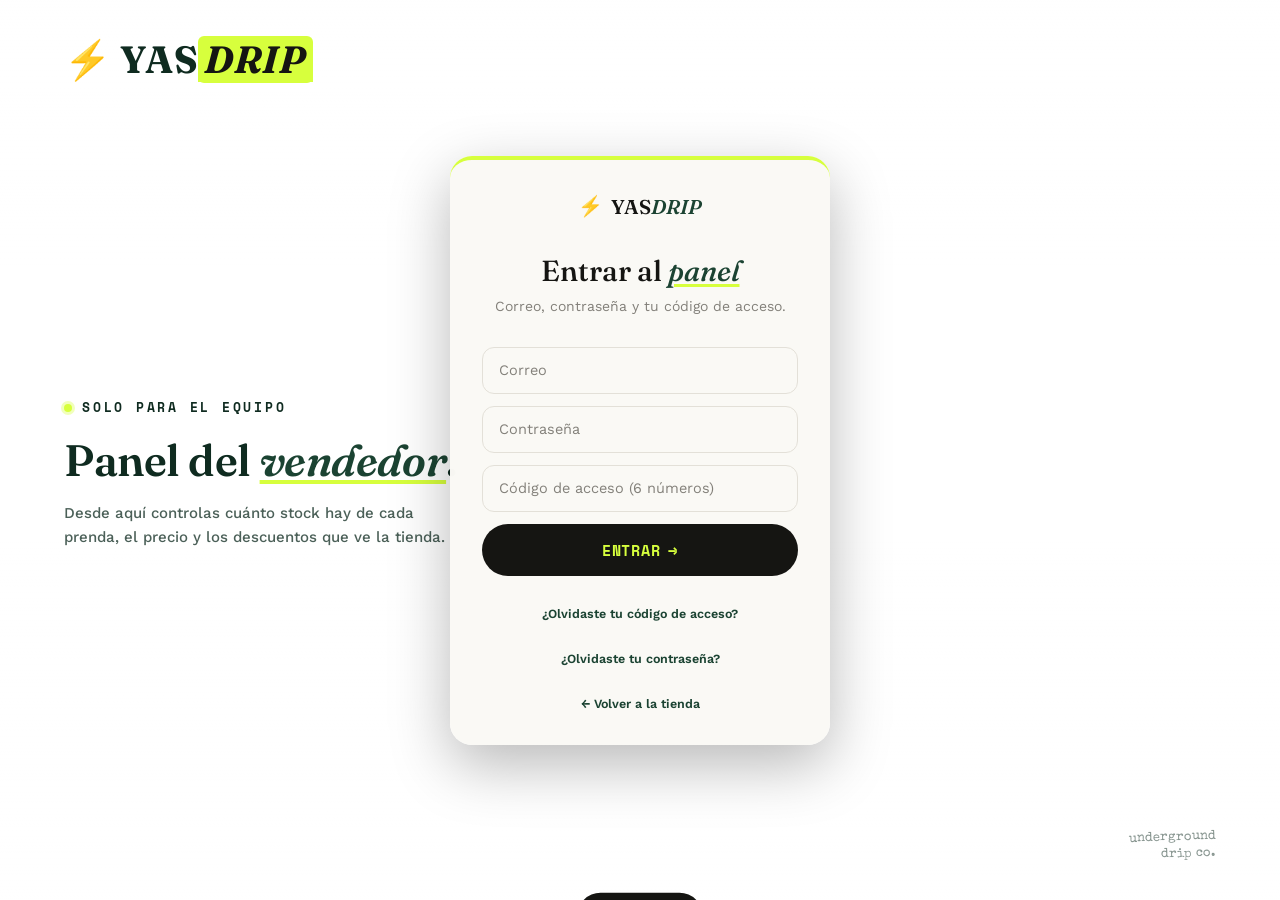
==== commit f82ee4a2: "act" ====
--- a/admin.html
+++ b/admin.html
@@ -33,7 +33,7 @@
       <a href="index.html" class="auth-brand">
         <span class="logo-mark">⚡</span><span class="display">YAS<em>DRIP</em></span>
       </a>
-      <h2>Entrar al panel</h2>
+      <h2>Entrar al <em>panel</em></h2>
       <p class="auth-sub">Correo, contraseña y tu código de acceso.</p>
       <div id="adminAuthMsg"></div>
       <form id="formAdminLogin">
@@ -46,7 +46,7 @@
         <div class="auth-field">
           <input type="text" id="adminCodigoPanel" placeholder="Código de acceso (6 números)" inputmode="numeric" maxlength="6" autocomplete="off">
         </div>
-        <button type="submit" class="btn btn-primary auth-submit">Entrar</button>
+        <button type="submit" class="btn btn-primary auth-submit">Entrar <span class="auth-submit-arrow">→</span></button>
       </form>
       <p class="auth-footnote"><a href="#" id="linkOlvideCodigoPanel">¿Olvidaste tu código de acceso?</a></p>
       <p class="auth-footnote"><a href="#" id="linkOlvideClavePanel">¿Olvidaste tu contraseña?</a></p>
@@ -493,1663 +493,7 @@
 <script src="js/icons.js"></script>
 <script src="js/products.js"></script>
 <script src="js/store.js"></script>
-<script>
-const loginView = document.getElementById('adminLoginView');
-const dashView  = document.getElementById('adminDashView');
-
-function showToast(texto, esError = false) {
-  const toast = document.getElementById('toast');
-  document.getElementById('toastText').textContent = texto;
-  toast.classList.toggle('error', esError);
-  toast.classList.add('show');
-  clearTimeout(window._t);
-  window._t = setTimeout(() => toast.classList.remove('show'), 2400);
-}
-
-/* ============================================================
-   MENÚ "VER FOTO / CAMBIAR FOTO"
-   Antes, hacer clic en cualquier foto ya puesta abría directo el
-   explorador de archivos — fácil de tocar sin querer y reemplazar
-   una foto buena por accidente. Ahora, si el picker ya tiene foto,
-   el clic abre un menú chiquito con "Ver foto en grande" y "Cambiar
-   foto"; si todavía no tiene foto, el clic abre el explorador
-   directo como siempre (no hay nada que ver ni que perder).
-   ============================================================ */
-let _fotoMenuAbierto = null;
-let _fotoMenuInputCambiar = null;
-
-function cerrarMenuFoto() {
-  if (_fotoMenuAbierto) { _fotoMenuAbierto.remove(); _fotoMenuAbierto = null; }
-  document.removeEventListener('click', _cerrarMenuFotoSiAfuera, true);
-}
-function _cerrarMenuFotoSiAfuera(e) {
-  if (_fotoMenuAbierto && !_fotoMenuAbierto.contains(e.target)) cerrarMenuFoto();
-}
-
-function abrirMenuFoto(anchorEl, input, imgSrc) {
-  cerrarMenuFoto();
-  const menu = document.createElement('div');
-  menu.className = 'foto-menu';
-  menu.innerHTML = `
-    <button type="button" data-accion="ver">👁 Ver foto en grande</button>
-    <button type="button" data-accion="cambiar">📷 Cambiar foto</button>
-  `;
-  document.body.appendChild(menu);
-
-  // posicionarlo pegado al picker, sin salirse de la pantalla
-  const r = anchorEl.getBoundingClientRect();
-  const menuAncho = menu.offsetWidth || 168;
-  let left = Math.min(r.left, window.innerWidth - menuAncho - 12);
-  let top = r.bottom + 6;
-  if (top + menu.offsetHeight > window.innerHeight - 10) top = r.top - menu.offsetHeight - 6;
-  menu.style.left = `${Math.max(8, left)}px`;
-  menu.style.top = `${Math.max(8, top)}px`;
-
-  menu.querySelector('[data-accion="ver"]').addEventListener('click', () => {
-    cerrarMenuFoto();
-    abrirModalVerFoto(imgSrc, input);
-  });
-  menu.querySelector('[data-accion="cambiar"]').addEventListener('click', () => {
-    cerrarMenuFoto();
-    input.click();
-  });
-
-  _fotoMenuAbierto = menu;
-  // en el próximo tick, para que el click que abrió el menú no lo cierre de una vez
-  setTimeout(() => document.addEventListener('click', _cerrarMenuFotoSiAfuera, true), 0);
-}
-
-const modalVerFoto = document.getElementById('modalVerFoto');
-const verFotoImg = document.getElementById('verFotoImg');
-function abrirModalVerFoto(src, input) {
-  verFotoImg.src = src;
-  _fotoMenuInputCambiar = input || null;
-  modalVerFoto.classList.add('open');
-}
-document.getElementById('btnVerFotoCerrar').addEventListener('click', () => modalVerFoto.classList.remove('open'));
-modalVerFoto.addEventListener('click', (e) => { if (e.target === modalVerFoto) modalVerFoto.classList.remove('open'); });
-document.getElementById('btnVerFotoCambiar').addEventListener('click', () => {
-  modalVerFoto.classList.remove('open');
-  if (_fotoMenuInputCambiar) _fotoMenuInputCambiar.click();
-});
-
-/** Engancha el menú Ver/Cambiar a un <label> picker de foto. Si el label
-    todavía no tiene una <img> adentro (no hay foto puesta), no hace nada
-    especial y el clic abre el explorador de archivos como siempre. */
-function engancharMenuFoto(label) {
-  label.addEventListener('click', (e) => {
-    const img = label.querySelector('img');
-    // sin foto puesta todavía: no hay nada que ver ni que perder,
-    // se deja el comportamiento normal (abre el explorador de una vez)
-    if (!img || !img.getAttribute('src') || img.style.display === 'none') return;
-    e.preventDefault();
-    e.stopPropagation();
-    const input = label.querySelector('input[type="file"]');
-    abrirMenuFoto(label, input, img.src);
-  });
-}
-
-let permisosActuales = permisosTodosActivos();
-
-/* ---------- Cierre de sesión por inactividad ----------
-   Si nadie toca nada (mouse, teclado, scroll, clics) durante este
-   rato, se cierra la sesión sola — pensado para un compu compartido
-   del local donde alguien se puede olvidar el panel abierto. */
-const INACTIVIDAD_LIMITE_MS = 30 * 60 * 1000; // 30 minutos
-let _ultimaActividadAdmin = Date.now();
-let _vigiaInactividadIniciada = false;
-function _marcarActividadAdmin() { _ultimaActividadAdmin = Date.now(); }
-function iniciarVigiaInactividadAdmin() {
-  _marcarActividadAdmin();
-  if (_vigiaInactividadIniciada) return;
-  _vigiaInactividadIniciada = true;
-  ['mousemove', 'mousedown', 'keydown', 'scroll', 'touchstart', 'click'].forEach(ev => {
-    document.addEventListener(ev, _marcarActividadAdmin, { passive: true });
-  });
-  setInterval(async () => {
-    if (dashView.style.display === 'none') return; // ya no hay sesión abierta en pantalla
-    if (Date.now() - _ultimaActividadAdmin >= INACTIVIDAD_LIMITE_MS) {
-      await cerrarSesionAdmin();
-      dashView.style.display = 'none';
-      loginView.style.display = 'block';
-      showToast('Se cerró tu sesión por estar inactivo mucho rato.', true);
-    }
-  }, 60 * 1000); // revisa cada minuto
-}
-
-async function entrarAlPanel() {
-  loginView.style.display = 'none';
-  dashView.style.display = 'block';
-  const elUsuario = document.getElementById('adminUsuarioActual');
-  if (elUsuario) elUsuario.textContent = 'Conectado como: ' + (correoAdminActual() || '');
-  permisosActuales = await obtenerPermisosUsuarioActual();
-  usuariosTabDesbloqueada = false;
-  aplicarPermisosUI();
-  await Promise.all([cargarCatalogo(), cargarConfigDrop()]); // catálogo y config del drop desde Firestore antes de pintar la tabla
-  pintarTodo();
-  pintarVoltageClub();
-  iniciarVigiaInactividadAdmin();
-}
-
-/* ---------- pestaña Resumen: correos del Voltage Club ---------- */
-let _correosVoltageClub = [];
-
-async function pintarVoltageClub() {
-  const tbody = document.getElementById('voltageClubTablaBody');
-  const totalEl = document.getElementById('voltageClubTotal');
-  try {
-    _correosVoltageClub = await obtenerSuscriptoresVoltageClub();
-  } catch (e) {
-    tbody.innerHTML = `<tr><td colspan="2" style="text-align:center;padding:20px;color:var(--adm-text-dim);">No se pudo cargar (revisa tu conexión o permisos).</td></tr>`;
-    return;
-  }
-  totalEl.textContent = `(${_correosVoltageClub.length})`;
-  if (!_correosVoltageClub.length) {
-    tbody.innerHTML = `<tr><td colspan="2" style="text-align:center;padding:20px;color:var(--adm-text-dim);">Todavía no hay correos registrados.</td></tr>`;
-    return;
-  }
-  tbody.innerHTML = _correosVoltageClub.map(s => `
-    <tr>
-      <td>${s.correo}</td>
-      <td>${s.fecha ? new Date(s.fecha).toLocaleDateString('es-CO') : '—'}</td>
-    </tr>
-  `).join('');
-}
-
-document.getElementById('btnCopiarVoltageClub').addEventListener('click', () => {
-  if (!_correosVoltageClub.length) { showToast('No hay correos todavía.', true); return; }
-  const texto = _correosVoltageClub.map(s => s.correo).join(', ');
-  navigator.clipboard.writeText(texto)
-    .then(() => showToast('Correos copiados al portapapeles'))
-    .catch(() => showToast('No se pudo copiar', true));
-});
-
-document.getElementById('btnDescargarVoltageClub').addEventListener('click', () => {
-  if (!_correosVoltageClub.length) { showToast('No hay correos todavía.', true); return; }
-  const filas = ['correo,fecha'].concat(
-    _correosVoltageClub.map(s => `${s.correo},${s.fecha ? new Date(s.fecha).toISOString() : ''}`)
-  );
-  const blob = new Blob([filas.join('\n')], { type: 'text/csv;charset=utf-8;' });
-  const url = URL.createObjectURL(blob);
-  const a = document.createElement('a');
-  a.href = url;
-  a.download = 'voltage-club.csv';
-  a.click();
-  URL.revokeObjectURL(url);
-});
-
-/* ---------- "Avisar drop nuevo" al Voltage Club ---------- */
-const modalAvisarDrop = document.getElementById('modalAvisarDrop');
-document.getElementById('btnAvisarDropVoltageClub').addEventListener('click', () => {
-  if (!_correosVoltageClub.length) { showToast('Todavía no hay nadie en el Voltage Club.', true); return; }
-  document.getElementById('avisarDropContador').textContent =
-    `Se manda por copia oculta (bcc) a los ${_correosVoltageClub.length} correos del Voltage Club — nadie ve la lista de los demás.`;
-  document.getElementById('avisarDropAsunto').value = '';
-  document.getElementById('avisarDropMensaje').value = '';
-  modalAvisarDrop.classList.add('open');
-});
-document.getElementById('btnCerrarModalAvisarDrop').addEventListener('click', () => {
-  modalAvisarDrop.classList.remove('open');
-});
-document.getElementById('btnEnviarAvisoDrop').addEventListener('click', async () => {
-  const asunto = document.getElementById('avisarDropAsunto').value;
-  const mensaje = document.getElementById('avisarDropMensaje').value;
-  if (_correosVoltageClub.length > 90) {
-    const sigue = confirm(
-      `Son ${_correosVoltageClub.length} correos. Gmail gratis deja mandar más o menos 100 destinatarios al día en total (contando también los correos de pedidos y de códigos del panel). ¿Seguro que quieres mandarlo ya?`
-    );
-    if (!sigue) return;
-  }
-  const btn = document.getElementById('btnEnviarAvisoDrop');
-  btn.disabled = true;
-  const res = await avisarDropVoltageClub(asunto, mensaje);
-  btn.disabled = false;
-  if (!res.ok) { showToast(res.msg, true); return; }
-  showToast(`Enviando a ${res.cantidad} correos ✓ (puede tardar unos minutos en llegarles a todos)`);
-  modalAvisarDrop.classList.remove('open');
-});
-
-/** Muestra u oculta pestañas según lo que este usuario puede tocar.
-    Si no tiene ni un permiso, se le avisa en vez de dejarlo ver un
-    panel vacío sin explicación. */
-function aplicarPermisosUI() {
-  // Resumen combina datos de inventario y pedidos, así que se ve
-  // si el usuario tiene al menos uno de los dos permisos.
-  const puedeVerResumen = !!(permisosActuales.inventario || permisosActuales.pedidos);
-  tabBtnResumen.style.display = puedeVerResumen ? '' : 'none';
-
-  const mapa = [
-    [tabBtnResumen, '__resumen__'],
-    [tabBtnInventario, 'inventario'],
-    [tabBtnPedidos, 'pedidos'],
-    [tabBtnDrop, 'drop'],
-    [tabBtnUsuarios, 'usuarios'],
-  ];
-  mapa.forEach(([btn, permiso]) => {
-    if (permiso === '__resumen__') return; // ya se resolvió arriba
-    btn.style.display = permisosActuales[permiso] ? '' : 'none';
-  });
-  permisosActuales.__resumen__ = puedeVerResumen;
-  const btnAgregarProducto = document.getElementById('btnMostrarNuevo');
-  if (btnAgregarProducto) btnAgregarProducto.style.display = permisosActuales.inventario ? '' : 'none';
-
-  // si la pestaña que está abierta ahora mismo ya no le corresponde
-  // (o es la primera vez que entra), lo mandamos a la primera que
-  // sí pueda ver
-  const tabActivaVisible = mapa.some(([btn, permiso]) => btn.classList.contains('active') && permisosActuales[permiso]);
-  if (!tabActivaVisible) {
-    const primeraDisponible = mapa.find(([, permiso]) => permisosActuales[permiso]);
-    ocultarTodasLasPestanas();
-    if (primeraDisponible) {
-      primeraDisponible[0].click();
-    } else {
-      tituloTab.textContent = 'Sin acceso';
-      showToast('Tu usuario no tiene permisos asignados. Habla con quien administra el panel.', true);
-    }
-  }
-}
-
-/* Al abrir el panel, primero se confirma con Firestore que la
-   sesión guardada en este navegador todavía es válida (que nadie
-   más "tomó" el usuario mientras tanto) antes de mostrar el
-   dashboard. Mientras se confirma, se ve la pantalla de login. */
-(async () => {
-  if (sesionAdminActiva()) {
-    const valida = await verificarSesionAdmin();
-    if (valida) entrarAlPanel();
-  }
-})();
-
-/* ---------- Pestañas: Resumen / Inventario / Pedidos / Drop / Usuarios ---------- */
-const tabBtnResumen = document.getElementById('tabBtnResumen');
-const tabBtnInventario = document.getElementById('tabBtnInventario');
-const tabBtnPedidos = document.getElementById('tabBtnPedidos');
-const tabBtnDrop = document.getElementById('tabBtnDrop');
-const tabBtnUsuarios = document.getElementById('tabBtnUsuarios');
-const tabResumen = document.getElementById('tabResumen');
-const tabInventario = document.getElementById('tabInventario');
-const tabPedidos = document.getElementById('tabPedidos');
-const tabDrop = document.getElementById('tabDrop');
-const tabUsuarios = document.getElementById('tabUsuarios');
-const tituloTab = document.getElementById('adminTituloTab');
-
-function ocultarTodasLasPestanas() {
-  clearInterval(intervaloCountdownDrop);
-  tabBtnResumen.classList.remove('active');
-  tabBtnInventario.classList.remove('active');
-  tabBtnPedidos.classList.remove('active');
-  tabBtnDrop.classList.remove('active');
-  tabBtnUsuarios.classList.remove('active');
-  tabResumen.style.display = 'none';
-  tabInventario.style.display = 'none';
-  tabPedidos.style.display = 'none';
-  tabDrop.style.display = 'none';
-  tabUsuarios.style.display = 'none';
-}
-
-tabBtnResumen.addEventListener('click', () => {
-  ocultarTodasLasPestanas();
-  tabBtnResumen.classList.add('active');
-  tabResumen.style.display = 'block';
-  tituloTab.textContent = 'Resumen';
-  pintarResumen();
-});
-
-tabBtnInventario.addEventListener('click', () => {
-  if (!permisosActuales.inventario) return;
-  ocultarTodasLasPestanas();
-  tabBtnInventario.classList.add('active');
-  tabInventario.style.display = 'block';
-  tituloTab.textContent = 'Inventario y precios';
-});
-
-tabBtnPedidos.addEventListener('click', () => {
-  if (!permisosActuales.pedidos) return;
-  ocultarTodasLasPestanas();
-  tabBtnPedidos.classList.add('active');
-  tabPedidos.style.display = 'block';
-  tituloTab.textContent = 'Pedidos de clientes';
-  pintarPedidos();
-});
-
-tabBtnDrop.addEventListener('click', () => {
-  if (!permisosActuales.drop) return;
-  ocultarTodasLasPestanas();
-  tabBtnDrop.classList.add('active');
-  tabDrop.style.display = 'block';
-  tituloTab.textContent = 'Próximo drop';
-  pintarTabDrop();
-});
-
-let usuariosTabDesbloqueada = false;
-
-function mostrarTabUsuarios() {
-  ocultarTodasLasPestanas();
-  tabBtnUsuarios.classList.add('active');
-  tabUsuarios.style.display = 'block';
-  tituloTab.textContent = 'Usuarios del panel';
-  pintarUsuariosPanel();
-}
-
-tabBtnUsuarios.addEventListener('click', () => {
-  if (!permisosActuales.usuarios) return;
-  if (usuariosTabDesbloqueada) { mostrarTabUsuarios(); return; }
-  if (!_esSuperAdminActual()) {
-    showToast('Solo la cuenta principal (superAdmin) puede entrar a esta pestaña.', true);
-    return;
-  }
-  document.getElementById('claveAccesoUsuarios').value = '';
-  document.getElementById('modalAccesoUsuarios').classList.add('open');
-  setTimeout(() => document.getElementById('claveAccesoUsuarios').focus(), 50);
-});
-
-document.getElementById('btnCerrarModalAccesoUsuarios').addEventListener('click', () => {
-  document.getElementById('modalAccesoUsuarios').classList.remove('open');
-});
-
-document.getElementById('btnConfirmarAccesoUsuarios').addEventListener('click', async () => {
-  const clave = document.getElementById('claveAccesoUsuarios').value;
-  if (!clave) { showToast('Escribe la contraseña.', true); return; }
-  const ok = await verificarAccesoTabUsuarios(clave);
-  if (!ok) { showToast('Contraseña incorrecta.', true); return; }
-  usuariosTabDesbloqueada = true;
-  document.getElementById('modalAccesoUsuarios').classList.remove('open');
-  mostrarTabUsuarios();
-});
-
-document.getElementById('claveAccesoUsuarios').addEventListener('keydown', (e) => {
-  if (e.key === 'Enter') document.getElementById('btnConfirmarAccesoUsuarios').click();
-});
-
-/* ---------- pestaña Usuarios: crear, activar/desactivar, eliminar ---------- */
-async function pintarUsuariosPanel() {
-  const tbody = document.getElementById('tablaUsuariosPanelBody');
-  tbody.innerHTML = `<tr><td colspan="6" style="text-align:center;padding:30px;color:var(--gray);">Cargando usuarios…</td></tr>`;
-  const usuarios = await obtenerUsuariosAdminPanel();
-
-  const activos = usuarios.filter(u => u.activo !== false).length;
-  const conectados = usuarios.filter(u => u.conectado).length;
-  document.getElementById('usuariosStats').innerHTML = `
-    <div class="admin-stat admin-stat-forest"><b>${usuarios.length}</b><span>Usuarios</span></div>
-    <div class="admin-stat admin-stat-sage"><b>${activos}</b><span>Activos</span></div>
-    <div class="admin-stat admin-stat-acento"><b>${conectados}</b><span>Conectados ahora</span></div>
-  `;
-
-  if (!usuarios.length) {
-    tbody.innerHTML = `<tr><td colspan="6" style="text-align:center;padding:30px;color:var(--gray);">Todavía no hay usuarios.</td></tr>`;
-    return;
-  }
-  const yo = usuarioAdminActual();
-  const ETIQUETAS_PERMISOS = { inventario: 'Inventario', pedidos: 'Pedidos', eliminarPedidos: 'Eliminar pedidos', drop: 'Drop', usuarios: 'Usuarios' };
-  const COLORES_AVATAR = ['#1b4332', '#c9a13a', '#8a5a44', '#4a6fa5', '#a3477a', '#3b7a63'];
-  const colorAvatar = nombre => COLORES_AVATAR[[...nombre].reduce((s, c) => s + c.charCodeAt(0), 0) % COLORES_AVATAR.length];
-  tbody.innerHTML = usuarios.map(u => {
-    const creado = u.creado ? new Date(u.creado).toLocaleDateString('es-CO', { dateStyle: 'medium' }) : '—';
-    const permisos = normalizarPermisos(u);
-    const activosPermisos = Object.keys(permisos).filter(k => permisos[k]);
-    const permisosTexto = activosPermisos.length
-      ? activosPermisos.map(k => `<span class="admin-permiso-pill">${ETIQUETAS_PERMISOS[k]}</span>`).join(' ')
-      : '<span class="admin-foto-hint">Sin permisos</span>';
-    const etiqueta = u.correo || u.usuario;
-    return `
-      <tr>
-        <td data-label="Usuario">
-          <div class="usuario-fila">
-            <span class="usuario-avatar" style="background:${colorAvatar(etiqueta)}" title="${u.usuario}">${etiqueta.charAt(0).toUpperCase()}</span>
-            <b>${etiqueta}</b>${u.usuario === yo ? ' <span class="admin-foto-hint">(tú)</span>' : ''}${u.superAdmin ? ' <span class="admin-permiso-pill">superAdmin</span>' : ''}
-          </div>
-        </td>
-        <td data-label="Estado"><span class="usuario-estado-pill ${u.activo === false ? 'usuario-estado-inactivo' : 'usuario-estado-activo'}">${u.activo === false ? 'Desactivado' : 'Activo'}</span></td>
-        <td data-label="Permisos">${permisosTexto}</td>
-        <td data-label="Conectado">${u.conectado ? '<span class="usuario-estado-pill usuario-estado-conectado">🟢 Sí</span>' : '<span class="usuario-estado-pill usuario-estado-desconectado">⚪ No</span>'}</td>
-        <td data-label="Creado" class="mono">${creado}</td>
-        <td data-label="">
-          <button type="button" class="admin-btn admin-btn-ghost btn-editar-permisos" data-usuario="${u.usuario}" data-correo="${etiqueta}" data-permisos='${JSON.stringify(permisos)}'>Editar permisos</button>
-          <button type="button" class="admin-btn admin-btn-ghost btn-toggle-usuario" data-usuario="${u.usuario}" data-correo="${etiqueta}" data-activo="${u.activo !== false}">${u.activo === false ? 'Activar' : 'Desactivar'}</button>
-          ${u.usuario === yo ? '' : `<button type="button" class="admin-btn admin-btn-ghost btn-eliminar-usuario" data-usuario="${u.usuario}" data-correo="${etiqueta}">Eliminar</button>`}
-        </td>
-      </tr>`;
-  }).join('');
-}
-
-document.getElementById('btnCrearUsuarioPanel').addEventListener('click', async () => {
-  const uid = document.getElementById('nuevoUsuarioNombre').value;
-  const correo = document.getElementById('nuevoUsuarioClave').value;
-  const codigoPanel = document.getElementById('nuevoUsuarioCodigoPanel').value;
-  const codigo = document.getElementById('codigoDesarrolladorUsuario').value;
-  if (!(await verificarCodigoDesarrollador(codigo))) {
-    showToast('Código de desarrollador incorrecto.', true);
-    return;
-  }
-  const permisos = {};
-  document.querySelectorAll('.chk-permiso-nuevo').forEach(chk => { permisos[chk.value] = chk.checked; });
-  const btn = document.getElementById('btnCrearUsuarioPanel');
-  btn.disabled = true;
-  const res = await crearUsuarioAdminPanel(uid, correo, permisos, codigoPanel);
-  btn.disabled = false;
-  if (!res.ok) { showToast(res.msg, true); return; }
-  document.getElementById('nuevoUsuarioNombre').value = '';
-  document.getElementById('nuevoUsuarioClave').value = '';
-  document.getElementById('nuevoUsuarioCodigoPanel').value = '';
-  document.getElementById('codigoDesarrolladorUsuario').value = '';
-  document.querySelectorAll('.chk-permiso-nuevo').forEach(chk => { chk.checked = (chk.value === 'inventario' || chk.value === 'pedidos'); });
-  showToast('Usuario creado ✓ — dile a esa persona su código de acceso por fuera del panel.');
-  pintarUsuariosPanel();
-});
-
-/* ---------- editar permisos de un usuario existente ---------- */
-const modalPermisos = document.getElementById('modalPermisos');
-let usuarioEditandoPermisos = null;
-let correoEditandoPermisos = '';
-document.getElementById('tablaUsuariosPanelBody').addEventListener('click', (e) => {
-  const btnEditar = e.target.closest('.btn-editar-permisos');
-  if (!btnEditar) return;
-  usuarioEditandoPermisos = btnEditar.dataset.usuario;
-  correoEditandoPermisos = btnEditar.dataset.correo || '';
-  const permisosActualesUsuario = JSON.parse(btnEditar.dataset.permisos || '{}');
-  document.getElementById('modalPermisosTitulo').textContent = 'Permisos de "' + (btnEditar.dataset.correo || usuarioEditandoPermisos) + '"';
-  document.querySelectorAll('.chk-permiso-editar').forEach(chk => {
-    chk.checked = !!permisosActualesUsuario[chk.value];
-  });
-  document.getElementById('nuevoCodigoPanelPermisos').value = '';
-  document.getElementById('codigoDesarrolladorPermisos').value = '';
-  modalPermisos.classList.add('open');
-});
-document.getElementById('btnCerrarModalPermisos').addEventListener('click', () => modalPermisos.classList.remove('open'));
-document.getElementById('btnGuardarPermisos').addEventListener('click', async () => {
-  const codigo = document.getElementById('codigoDesarrolladorPermisos').value;
-  if (!(await verificarCodigoDesarrollador(codigo))) {
-    showToast('Código de desarrollador incorrecto.', true);
-    return;
-  }
-  const nuevoCodigoPanel = document.getElementById('nuevoCodigoPanelPermisos').value.trim();
-  const permisos = {};
-  document.querySelectorAll('.chk-permiso-editar').forEach(chk => { permisos[chk.value] = chk.checked; });
-  const btn = document.getElementById('btnGuardarPermisos');
-  btn.disabled = true;
-  const res = await actualizarPermisosUsuarioAdminPanel(usuarioEditandoPermisos, permisos);
-  if (res.ok && nuevoCodigoPanel) {
-    const resCodigo = await cambiarCodigoPanelUsuario(usuarioEditandoPermisos, correoEditandoPermisos, nuevoCodigoPanel);
-    if (!resCodigo.ok) { btn.disabled = false; showToast(resCodigo.msg, true); return; }
-  }
-  btn.disabled = false;
-  if (!res.ok) { showToast(res.msg, true); return; }
-  showToast(nuevoCodigoPanel ? 'Permisos y código actualizados ✓' : 'Permisos actualizados ✓');
-  modalPermisos.classList.remove('open');
-  pintarUsuariosPanel();
-  // si el usuario editado es quien tiene la sesión abierta ahora
-  // mismo, sus pestañas se ajustan de una vez sin tener que recargar
-  if (usuarioEditandoPermisos === usuarioAdminActual()) {
-    permisosActuales = await obtenerPermisosUsuarioActual();
-    aplicarPermisosUI();
-  }
-});
-
-document.getElementById('tablaUsuariosPanelBody').addEventListener('click', async (e) => {
-  const btnToggle = e.target.closest('.btn-toggle-usuario');
-  const btnEliminar = e.target.closest('.btn-eliminar-usuario');
-  if (btnToggle) {
-    const usuario = btnToggle.dataset.usuario;
-    const etiqueta = btnToggle.dataset.correo || usuario;
-    const activoActual = btnToggle.dataset.activo === 'true';
-    const codigo = await pedirCodigoDev(
-      activoActual ? 'Desactivar usuario' : 'Activar usuario',
-      `Código de desarrollador para ${activoActual ? 'desactivar' : 'activar'} a "${etiqueta}":`
-    );
-    if (codigo === null) return;
-    if (!(await verificarCodigoDesarrollador(codigo))) { showToast('Código de desarrollador incorrecto.', true); return; }
-    btnToggle.disabled = true;
-    const res = await cambiarEstadoUsuarioAdminPanel(usuario, !activoActual);
-    btnToggle.disabled = false;
-    if (!res.ok) { showToast(res.msg, true); return; }
-    showToast(activoActual ? 'Usuario desactivado' : 'Usuario activado');
-    pintarUsuariosPanel();
-  } else if (btnEliminar) {
-    const usuario = btnEliminar.dataset.usuario;
-    const etiqueta = btnEliminar.dataset.correo || usuario;
-    const codigo = await pedirCodigoDev(
-      'Eliminar usuario',
-      `Código de desarrollador para ELIMINAR a "${etiqueta}" (no se puede deshacer):`
-    );
-    if (codigo === null) return;
-    if (!(await verificarCodigoDesarrollador(codigo))) { showToast('Código de desarrollador incorrecto.', true); return; }
-    if (!confirm(`¿Eliminar a "${etiqueta}"? No se puede deshacer. Esto le quita el acceso real a Firestore y borra su perfil/permisos del panel, pero NO borra su cuenta de Firebase Authentication (eso, si quieres, se hace aparte desde la consola de Firebase).`)) return;
-    btnEliminar.disabled = true;
-    const res = await eliminarUsuarioAdminPanel(usuario, btnEliminar.dataset.correo);
-    btnEliminar.disabled = false;
-    if (!res.ok) { showToast(res.msg, true); return; }
-    showToast('Usuario eliminado');
-    pintarUsuariosPanel();
-  }
-});
-
-/* ---------- pestaña Drop: fecha del lanzamiento + productos a mostrar ---------- */
-let intervaloCountdownDrop = null;
-
-function pintarTabDrop() {
-  const config = getConfigDrop();
-  const inputFecha = document.getElementById('dropFecha');
-  const inputTitulo = document.getElementById('dropTitulo');
-  // <input type="datetime-local"> necesita "YYYY-MM-DDTHH:MM" en hora LOCAL del navegador
-  if (config.fecha) {
-    const d = new Date(config.fecha);
-    const pad = n => String(n).padStart(2, '0');
-    inputFecha.value = `${d.getFullYear()}-${pad(d.getMonth() + 1)}-${pad(d.getDate())}T${pad(d.getHours())}:${pad(d.getMinutes())}`;
-  } else {
-    inputFecha.value = '';
-  }
-  inputTitulo.value = config.titulo || '';
-
-  const productos = obtenerProductosAdmin();
-  const idsElegidos = new Set((config.productos || []).map(String));
-  const lista = document.getElementById('dropProductosLista');
-  lista.innerHTML = productos.map(p => {
-    const foto = (p.fotos && p.fotos[p.colores[0]]) || p.foto;
-    const miniatura = foto ? `<img src="${foto}" class="admin-drop-prod-thumb">` : iconoProducto(p.icono, p.colores[0]);
-    return `
-      <label class="admin-drop-prod-item">
-        <input type="checkbox" class="chk-drop-producto" value="${p.id}" ${idsElegidos.has(String(p.id)) ? 'checked' : ''}>
-        <span class="admin-drop-prod-thumb-wrap">${miniatura}</span>
-        <span>${p.nombre}</span>
-      </label>`;
-  }).join('') || `<p class="admin-foto-hint">Todavía no hay productos en el inventario.</p>`;
-
-  actualizarContadorDropProductos();
-  actualizarCountdownDrop();
-  clearInterval(intervaloCountdownDrop);
-  intervaloCountdownDrop = setInterval(actualizarCountdownDrop, 1000);
-}
-
-function actualizarContadorDropProductos() {
-  const total = document.querySelectorAll('.chk-drop-producto:checked').length;
-  document.getElementById('dropProductosContador').textContent = `${total} elegido${total === 1 ? '' : 's'}`;
-}
-document.getElementById('dropProductosLista').addEventListener('change', actualizarContadorDropProductos);
-
-/** Pinta una tarjeta con la cuenta regresiva en vivo, leyendo la
-    fecha directamente del campo (así el vendedor ve el efecto
-    antes de guardar). Se refresca cada segundo mientras la
-    pestaña Drop está abierta. */
-function actualizarCountdownDrop() {
-  const cont = document.getElementById('dropCountdownStats');
-  const valorFecha = document.getElementById('dropFecha').value;
-  if (!valorFecha) {
-    cont.innerHTML = `<div class="admin-stat"><b>—</b><span>Todavía no hay fecha configurada</span></div>`;
-    return;
-  }
-  const restante = new Date(valorFecha).getTime() - Date.now();
-  if (restante <= 0) {
-    cont.innerHTML = `<div class="admin-stat admin-stat-forest"><b>🔥 En vivo</b><span>El drop ya está disponible en la tienda</span></div>`;
-    return;
-  }
-  const dias = Math.floor(restante / 86400000);
-  const horas = Math.floor((restante % 86400000) / 3600000);
-  const minutos = Math.floor((restante % 3600000) / 60000);
-  cont.innerHTML = `
-    <div class="admin-stat admin-stat-acento"><b>${dias}</b><span>Días</span></div>
-    <div class="admin-stat admin-stat-sage"><b>${horas}</b><span>Horas</span></div>
-    <div class="admin-stat admin-stat-butter"><b>${minutos}</b><span>Minutos</span></div>
-  `;
-}
-document.getElementById('dropFecha').addEventListener('input', actualizarCountdownDrop);
-
-document.getElementById('btnGuardarDrop').addEventListener('click', () => {
-  const inputFecha = document.getElementById('dropFecha');
-  const inputTitulo = document.getElementById('dropTitulo');
-  const idsElegidos = Array.from(document.querySelectorAll('.chk-drop-producto:checked')).map(chk => Number(chk.value) || chk.value);
-  // el <input datetime-local> ya está en hora local -> new Date(...) lo interpreta como local y toISOString() lo pasa a UTC para guardarlo sin ambigüedad
-  const fechaISO = inputFecha.value ? new Date(inputFecha.value).toISOString() : null;
-  guardarConfigDropAdmin({ fecha: fechaISO, titulo: inputTitulo.value.trim(), productos: idsElegidos });
-  showToast('Configuración del drop guardada ✓');
-});
-
-/* ---------- tabla de pedidos (vienen de Firestore, en la nube) ----------
-   pedidosCache guarda la última lectura de Firestore para que los
-   filtros (buscador, estado, fechas) se apliquen al instante sin
-   tener que volver a pedirle los datos a la nube cada vez que el
-   admin escribe algo. Solo se vuelve a pedir cuando de verdad hace
-   falta (al entrar a la pestaña, o después de borrar/cambiar algo). */
-let pedidosCache = [];
-let pedidosFiltradosActuales = []; // último resultado de aplicarFiltrosPedidos (SIN paginar), lo usa "Exportar CSV"
-let ordenPedidos = { campo: null, dir: 1 }; // orden al hacer clic en un encabezado de la tabla
-let numerosPedidoCache = new Map(); // id de Firestore -> número corto ("Pedido #3"), estable aunque se filtre/ordene
-const PEDIDOS_POR_PAGINA = 15;
-let paginaPedidos = 1;
-
-async function pintarPedidos() {
-  const tbody = document.getElementById('tablaPedidosBody');
-  tbody.innerHTML = `<tr><td colspan="10" style="text-align:center;padding:30px;color:var(--gray);">Cargando pedidos…</td></tr>`;
-  pedidosCache = await obtenerPedidosAdmin();
-  numerosPedidoCache = mapaNumerosPedido(pedidosCache);
-  document.getElementById('pedidosBadge').textContent = pedidosCache.length ? `(${pedidosCache.length})` : '';
-  paginaPedidos = 1;
-  aplicarFiltrosPedidos();
-}
-
-function valorOrdenPedido(p, campo) {
-  if (campo === 'fecha') return p.fecha ? new Date(p.fecha).getTime() : 0;
-  if (campo === 'cliente') return (p.nombre_cliente || '').toLowerCase();
-  if (campo === 'total') return Number(p.total) || 0;
-  return 0;
-}
-function aplicarOrdenPedidos(lista) {
-  if (!ordenPedidos.campo) return lista;
-  return [...lista].sort((a, b) => {
-    const va = valorOrdenPedido(a, ordenPedidos.campo);
-    const vb = valorOrdenPedido(b, ordenPedidos.campo);
-    if (va < vb) return -1 * ordenPedidos.dir;
-    if (va > vb) return 1 * ordenPedidos.dir;
-    return 0;
-  });
-}
-/** Pone la flechita (▲/▼) solo en el encabezado por el que se está
-    ordenando ahora mismo; el resto se queda sin flecha. */
-function actualizarFlechasOrdenPedidos() {
-  document.querySelectorAll('#tablaPedidos thead .th-ordenable').forEach(th => {
-    th.classList.remove('orden-asc', 'orden-desc');
-    if (th.dataset.campo === ordenPedidos.campo) th.classList.add(ordenPedidos.dir === 1 ? 'orden-asc' : 'orden-desc');
-  });
-}
-document.querySelector('#tablaPedidos thead').addEventListener('click', (e) => {
-  const th = e.target.closest('.th-ordenable');
-  if (!th) return;
-  const campo = th.dataset.campo;
-  if (ordenPedidos.campo === campo) ordenPedidos.dir *= -1;
-  else { ordenPedidos.campo = campo; ordenPedidos.dir = 1; }
-  actualizarFlechasOrdenPedidos();
-  paginaPedidos = 1;
-  aplicarFiltrosPedidos();
-});
-
-/** Filtra pedidosCache según lo que haya en el buscador, el select
-    de estado y las fechas, lo ordena según ordenPedidos, y vuelve
-    a pintar la tabla y las estadísticas con ese subconjunto. */
-function aplicarFiltrosPedidos() {
-  const texto = document.getElementById('buscarPedidoAdmin').value.trim().toLowerCase();
-  const estadoElegido = document.getElementById('filtroEstadoPedido').value;
-  const desde = document.getElementById('filtroFechaDesde').value;
-  const hasta = document.getElementById('filtroFechaHasta').value;
-
-  let pedidos = pedidosCache.filter(p => {
-    if (texto) {
-      const bolsa = `${p.nombre_cliente || ''} ${p.email_cliente || ''} ${p.telefono_cliente || ''} ${p.detalle || ''}`.toLowerCase();
-      if (!bolsa.includes(texto)) return false;
-    }
-    if (estadoElegido && estadoPedido(p) !== estadoElegido) return false;
-    if (p.fecha) {
-      const fechaPedido = p.fecha.slice(0, 10); // YYYY-MM-DD
-      if (desde && fechaPedido < desde) return false;
-      if (hasta && fechaPedido > hasta) return false;
-    }
-    return true;
-  });
-  pedidos = aplicarOrdenPedidos(pedidos);
-  pedidosFiltradosActuales = pedidos; // lista completa filtrada (sin paginar) — la usa el CSV
-
-  const tbody = document.getElementById('tablaPedidosBody');
-  const totalVendido = pedidos.reduce((s, p) => s + (Number(p.total) || 0), 0);
-  const pendientesFiltrados = pedidos.filter(p => estadoPedido(p) === 'pendiente').length;
-  document.getElementById('pedidosStats').innerHTML = `
-    <div class="admin-stat admin-stat-forest"><b>${pedidos.length}</b><span>Pedidos</span></div>
-    <div class="admin-stat admin-stat-acento"><b>$${totalVendido.toLocaleString('es-CO')}</b><span>Total vendido</span></div>
-    <div class="admin-stat admin-stat-butter"><b>${pendientesFiltrados}</b><span>Pendientes</span></div>
-  `;
-
-  if (!pedidosCache.length) {
-    tbody.innerHTML = `<tr><td colspan="10" style="text-align:center;padding:30px;color:var(--gray);">Todavía no hay pedidos.</td></tr>`;
-    document.getElementById('paginacionPedidos').innerHTML = '';
-    return;
-  }
-  if (!pedidos.length) {
-    tbody.innerHTML = `<tr><td colspan="10" style="text-align:center;padding:30px;color:var(--gray);">Ningún pedido coincide con el filtro.</td></tr>`;
-    document.getElementById('paginacionPedidos').innerHTML = '';
-    return;
-  }
-
-  // ---- paginación: solo se pinta la página actual, pero stats/CSV arriba usan la lista completa ----
-  const totalPaginas = Math.max(1, Math.ceil(pedidos.length / PEDIDOS_POR_PAGINA));
-  if (paginaPedidos > totalPaginas) paginaPedidos = totalPaginas;
-  const inicio = (paginaPedidos - 1) * PEDIDOS_POR_PAGINA;
-  const pedidosPagina = pedidos.slice(inicio, inicio + PEDIDOS_POR_PAGINA);
-
-  tbody.innerHTML = pedidosPagina.map(p => {
-    const fecha = p.fecha ? new Date(p.fecha).toLocaleString('es-CO', { dateStyle: 'medium', timeStyle: 'short' }) : '—';
-    const envioTexto = [p.envio_direccion, p.envio_barrio, p.envio_municipio].filter(Boolean).join(', ');
-    const estadoActual = estadoPedido(p);
-    const numero = numerosPedidoCache.get(p.id) || '—';
-    const opcionesEstado = Object.entries(ESTADOS_PEDIDO).map(([valor, info]) =>
-      `<option value="${valor}" ${valor === estadoActual ? 'selected' : ''}>${info.emoji} ${info.label}</option>`).join('');
-    return `
-      <tr>
-        <td data-label="N°"><span class="pedido-numero mono" title="ID interno: ${p.id}">#${numero}</span></td>
-        <td data-label="Fecha" class="mono" style="white-space:nowrap;">${fecha}</td>
-        <td data-label="Cliente"><b>${p.nombre_cliente || '—'}</b></td>
-        <td data-label="Contacto">${p.email_cliente || ''}<br><span style="color:var(--gray);">${p.telefono_cliente || ''}</span></td>
-        <td data-label="Productos">${p.detalle || '—'}</td>
-        <td data-label="Envío">${envioTexto || '—'}</td>
-        <td data-label="Pago">${p.metodo_pago === 'tarjeta' ? `Tarjeta •••• ${p.tarjeta_final || ''}` : 'Contraentrega'}</td>
-        <td data-label="Total" class="mono"><b>$${(Number(p.total) || 0).toLocaleString('es-CO')}</b></td>
-        <td data-label="Estado"><select class="admin-input select-estado-pedido estado-select-${estadoActual}" data-id="${p.id}">${opcionesEstado}</select></td>
-        <td data-label="">
-          <button type="button" class="admin-btn admin-btn-ghost btn-ver-historial" data-id="${p.id}">Historial</button>
-          ${permisosActuales.eliminarPedidos ? `<button type="button" class="admin-btn admin-btn-ghost btn-borrar-pedido" data-id="${p.id}">Eliminar</button>` : ''}
-        </td>
-      </tr>`;
-  }).join('');
-
-  pintarPaginacion(document.getElementById('paginacionPedidos'), paginaPedidos, totalPaginas, pedidos.length, (nuevaPagina) => {
-    paginaPedidos = nuevaPagina;
-    aplicarFiltrosPedidos();
-  });
-}
-
-/** Dibuja los controles "‹ Anterior · Página X de Y · Siguiente ›"
-    dentro del contenedor que se le pase, y conecta los botones a la
-    función onCambiarPagina(nuevaPagina). Se usa para Pedidos e
-    Inventario, así no hay que repetir la lógica dos veces. Si solo
-    hay una página, no muestra nada (no tiene sentido paginar 3 filas). */
-function pintarPaginacion(contenedor, paginaActual, totalPaginas, totalItems, onCambiarPagina) {
-  if (!contenedor) return;
-  if (totalPaginas <= 1) { contenedor.innerHTML = ''; return; }
-  contenedor.innerHTML = `
-    <button type="button" class="admin-btn admin-btn-ghost admin-btn-xs btn-pag-prev" ${paginaActual <= 1 ? 'disabled' : ''}>‹ Anterior</button>
-    <span class="admin-pagination-info">Página <b>${paginaActual}</b> de <b>${totalPaginas}</b> <span class="admin-pagination-total">(${totalItems} en total)</span></span>
-    <button type="button" class="admin-btn admin-btn-ghost admin-btn-xs btn-pag-next" ${paginaActual >= totalPaginas ? 'disabled' : ''}>Siguiente ›</button>
-  `;
-  contenedor.querySelector('.btn-pag-prev').addEventListener('click', () => { if (paginaActual > 1) onCambiarPagina(paginaActual - 1); });
-  contenedor.querySelector('.btn-pag-next').addEventListener('click', () => { if (paginaActual < totalPaginas) onCambiarPagina(paginaActual + 1); });
-}
-
-['buscarPedidoAdmin', 'filtroEstadoPedido', 'filtroFechaDesde', 'filtroFechaHasta'].forEach(id => {
-  document.getElementById(id).addEventListener('input', () => { paginaPedidos = 1; aplicarFiltrosPedidos(); });
-});
-document.getElementById('btnLimpiarFiltrosPedidos').addEventListener('click', () => {
-  document.getElementById('buscarPedidoAdmin').value = '';
-  document.getElementById('filtroEstadoPedido').value = '';
-  document.getElementById('filtroFechaDesde').value = '';
-  document.getElementById('filtroFechaHasta').value = '';
-  paginaPedidos = 1;
-  aplicarFiltrosPedidos();
-});
-
-/* ---------- exportar a CSV lo que esté filtrado en pantalla ---------- */
-document.getElementById('btnExportarPedidosCSV').addEventListener('click', () => {
-  if (!pedidosFiltradosActuales.length) { showToast('No hay pedidos para exportar.', true); return; }
-  const encabezados = ['N°', 'Fecha', 'Cliente', 'Email', 'Teléfono', 'Productos', 'Envío', 'Pago', 'Total', 'Estado'];
-  const filas = pedidosFiltradosActuales.map(p => {
-    const fecha = p.fecha ? new Date(p.fecha).toLocaleString('es-CO') : '';
-    const envioTexto = [p.envio_direccion, p.envio_barrio, p.envio_municipio].filter(Boolean).join(', ');
-    const pago = p.metodo_pago === 'tarjeta' ? `Tarjeta ****${p.tarjeta_final || ''}` : 'Contraentrega';
-    const numero = numerosPedidoCache.get(p.id) || '';
-    return [`#${numero}`, fecha, p.nombre_cliente || '', p.email_cliente || '', p.telefono_cliente || '', p.detalle || '', envioTexto, pago, Number(p.total) || 0, ESTADOS_PEDIDO[estadoPedido(p)].label];
-  });
-  const csv = [encabezados, ...filas]
-    .map(fila => fila.map(celda => `"${String(celda).replace(/"/g, '""')}"`).join(','))
-    .join('\r\n');
-  const blob = new Blob(['\uFEFF' + csv], { type: 'text/csv;charset=utf-8;' }); // \uFEFF: para que Excel muestre bien las tildes
-  const url = URL.createObjectURL(blob);
-  const a = document.createElement('a');
-  a.href = url;
-  a.download = `pedidos_yasdrip_${new Date().toISOString().slice(0, 10)}.csv`;
-  document.body.appendChild(a);
-  a.click();
-  a.remove();
-  URL.revokeObjectURL(url);
-  showToast(`${pedidosFiltradosActuales.length} pedido(s) exportado(s) ✓`);
-});
-
-/* ---------- ver el historial de cambios de estado de un pedido ---------- */
-const modalHistorialPedido = document.getElementById('modalHistorialPedido');
-document.getElementById('tablaPedidosBody').addEventListener('click', (e) => {
-  const btnHistorial = e.target.closest('.btn-ver-historial');
-  if (!btnHistorial) return;
-  const pedido = pedidosCache.find(p => p.id === btnHistorial.dataset.id);
-  const historial = (pedido && pedido.historial_estados) || [];
-  const numero = numerosPedidoCache.get(btnHistorial.dataset.id);
-  document.querySelector('#modalHistorialPedido h3').textContent = numero ? `Historial del pedido #${numero}` : 'Historial del pedido';
-  const cont = document.getElementById('historialPedidoLista');
-  cont.innerHTML = historial.length
-    ? [...historial].reverse().map(h => {
-        const info = ESTADOS_PEDIDO[h.estado] || { emoji: '•', label: h.estado };
-        const fecha = h.fecha ? new Date(h.fecha).toLocaleString('es-CO', { dateStyle: 'medium', timeStyle: 'short' }) : '—';
-        return `<div class="historial-fila"><span class="pedido-estado-pill estado-pill-${h.estado}">${info.emoji} ${info.label}</span><span class="historial-usuario">${h.usuario || 'desconocido'}</span><span class="historial-fecha mono">${fecha}</span></div>`;
-      }).join('')
-    : `<p class="admin-foto-hint">Todavía no hay cambios de estado registrados para este pedido.</p>`;
-  modalHistorialPedido.classList.add('open');
-});
-document.getElementById('btnCerrarModalHistorialPedido').addEventListener('click', () => modalHistorialPedido.classList.remove('open'));
-
-/* ---------- cambiar el estado de un pedido desde la tabla ---------- */
-document.getElementById('tablaPedidosBody').addEventListener('change', async (e) => {
-  const select = e.target.closest('.select-estado-pedido');
-  if (!select) return;
-  const id = select.dataset.id;
-  const nuevoEstado = select.value;
-  select.disabled = true;
-  const res = await actualizarEstadoPedidoAdmin(id, nuevoEstado);
-  select.disabled = false;
-  if (!res.ok) { showToast(res.msg, true); return; }
-  const pedidoLocal = pedidosCache.find(p => p.id === id);
-  if (pedidoLocal) {
-    pedidoLocal.estado = nuevoEstado;
-    pedidoLocal.historial_estados = [...(pedidoLocal.historial_estados || []), res.entradaHistorial];
-  }
-  select.className = `admin-input select-estado-pedido estado-select-${nuevoEstado}`;
-  showToast('Estado del pedido actualizado ✓');
-});
-
-/* ---------- eliminar un pedido (pide la contraseña del panel) ---------- */
-const modalBorrarPedido = document.getElementById('modalBorrarPedido');
-let pedidoABorrarId = null;
-document.getElementById('tablaPedidosBody').addEventListener('click', (e) => {
-  const btnBorrar = e.target.closest('.btn-borrar-pedido');
-  if (!btnBorrar) return;
-  pedidoABorrarId = btnBorrar.dataset.id;
-  document.getElementById('claveBorrarPedido').value = '';
-  modalBorrarPedido.classList.add('open');
-});
-document.getElementById('btnCerrarModalBorrarPedido').addEventListener('click', () => modalBorrarPedido.classList.remove('open'));
-document.getElementById('btnConfirmarBorrarPedido').addEventListener('click', async () => {
-  const codigo = document.getElementById('claveBorrarPedido').value;
-  if (!codigo) { showToast('Escribe el código de desarrollador.', true); return; }
-  const btn = document.getElementById('btnConfirmarBorrarPedido');
-  btn.disabled = true;
-  if (!(await verificarCodigoDesarrollador(codigo))) {
-    btn.disabled = false;
-    showToast('Código de desarrollador incorrecto.', true);
-    return;
-  }
-  const res = await eliminarPedidoAdmin(pedidoABorrarId);
-  btn.disabled = false;
-  if (!res.ok) { showToast(res.msg, true); return; }
-  modalBorrarPedido.classList.remove('open');
-  showToast('Pedido eliminado');
-  pintarPedidos();
-});
-
-document.getElementById('formAdminLogin').addEventListener('submit', async (e) => {
-  e.preventDefault();
-  const usuario = document.getElementById('adminUsuario').value.trim();
-  const clave = document.getElementById('adminClave').value;
-  const codigoPanel = document.getElementById('adminCodigoPanel').value.trim();
-  const msg = document.getElementById('adminAuthMsg');
-  const btn = e.target.querySelector('button[type="submit"]');
-  msg.innerHTML = '';
-  btn.disabled = true;
-  btn.textContent = 'Entrando...';
-  const res = await loginAdmin(usuario, clave, codigoPanel);
-  btn.disabled = false;
-  btn.textContent = 'Entrar';
-  if (res.ok) {
-    if (res.sinCodigoAsignado) {
-      showToast('Entraste sin código de acceso asignado. Ponte uno desde "Usuarios" cuanto antes.', true);
-    }
-    entrarAlPanel();
-  } else {
-    msg.innerHTML = `<div class="auth-error">${res.msg}</div>`;
-  }
-});
-
-/* ---------- "olvidé mi código de acceso" ---------- */
-const modalRecuperarCodigoPanel = document.getElementById('modalRecuperarCodigoPanel');
-document.getElementById('linkOlvideCodigoPanel').addEventListener('click', (e) => {
-  e.preventDefault();
-  document.getElementById('correoRecuperarCodigoPanel').value = document.getElementById('adminUsuario').value.trim();
-  modalRecuperarCodigoPanel.classList.add('open');
-});
-document.getElementById('btnCerrarModalRecuperarCodigoPanel').addEventListener('click', () => {
-  modalRecuperarCodigoPanel.classList.remove('open');
-});
-document.getElementById('btnEnviarRecuperarCodigoPanel').addEventListener('click', async () => {
-  const correo = document.getElementById('correoRecuperarCodigoPanel').value.trim();
-  const btn = document.getElementById('btnEnviarRecuperarCodigoPanel');
-  btn.disabled = true;
-  const res = await recuperarCodigoPanelPorCorreo(correo);
-  btn.disabled = false;
-  showToast(res.msg, !res.ok);
-  if (res.ok) modalRecuperarCodigoPanel.classList.remove('open');
-});
-
-/* ---------- "olvidé mi contraseña" ---------- */
-const modalRecuperarClavePanel = document.getElementById('modalRecuperarClavePanel');
-document.getElementById('linkOlvideClavePanel').addEventListener('click', (e) => {
-  e.preventDefault();
-  document.getElementById('correoRecuperarClavePanel').value = document.getElementById('adminUsuario').value.trim();
-  modalRecuperarClavePanel.classList.add('open');
-});
-document.getElementById('btnCerrarModalRecuperarClavePanel').addEventListener('click', () => {
-  modalRecuperarClavePanel.classList.remove('open');
-});
-document.getElementById('btnEnviarRecuperarClavePanel').addEventListener('click', async () => {
-  const correo = document.getElementById('correoRecuperarClavePanel').value.trim();
-  const btn = document.getElementById('btnEnviarRecuperarClavePanel');
-  btn.disabled = true;
-  const res = await recuperarClavePanel(correo);
-  btn.disabled = false;
-  showToast(res.msg, !res.ok);
-  if (res.ok) modalRecuperarClavePanel.classList.remove('open');
-});
-
-document.getElementById('btnSalirAdmin').addEventListener('click', async () => {
-  await cerrarSesionAdmin();
-  window.location.href = 'admin.html';
-});
-
-/* ---------- Modal bonito para pedir "código de desarrollador",
-   en vez del cuadro feo del navegador (prompt). Se usa con
-   await pedirCodigoDev('Título', 'Mensaje...') y devuelve el texto
-   escrito, o null si canceló. ---------- */
-function pedirCodigoDev(titulo, mensaje) {
-  return new Promise((resolve) => {
-    const overlay = document.getElementById('modalCodigoDev');
-    const input = document.getElementById('inputCodigoDev');
-    document.getElementById('modalCodigoDevTitulo').textContent = titulo;
-    document.getElementById('modalCodigoDevTexto').textContent = mensaje;
-    input.value = '';
-    overlay.classList.add('open');
-    setTimeout(() => input.focus(), 50);
-
-    const btnOk = document.getElementById('btnConfirmarCodigoDev');
-    const btnCancel = document.getElementById('btnCancelarCodigoDev');
-
-    function cerrar(valor) {
-      overlay.classList.remove('open');
-      btnOk.removeEventListener('click', onOk);
-      btnCancel.removeEventListener('click', onCancel);
-      input.removeEventListener('keydown', onKey);
-      resolve(valor);
-    }
-    function onOk() { cerrar(input.value); }
-    function onCancel() { cerrar(null); }
-    function onKey(e) {
-      if (e.key === 'Enter') { e.preventDefault(); onOk(); }
-      if (e.key === 'Escape') { e.preventDefault(); onCancel(); }
-    }
-    btnOk.addEventListener('click', onOk);
-    btnCancel.addEventListener('click', onCancel);
-    input.addEventListener('keydown', onKey);
-  });
-}
-
-/* ---------- Cierre automático de sesión al salir de la pestaña ----------
-   Si el usuario cambia de pestaña, minimiza la ventana o se va a otra
-   app (la pestaña del panel queda oculta) y pasan 2 minutos sin volver,
-   la sesión se cierra sola por seguridad. Si vuelve antes de los 2
-   minutos, el conteo se cancela y no pasa nada. */
-const MS_CIERRE_AUTOMATICO = 2 * 60 * 1000; // 2 minutos
-let _timerCierreAutomatico = null;
-
-function _cancelarCierreAutomatico() {
-  if (_timerCierreAutomatico) {
-    clearTimeout(_timerCierreAutomatico);
-    _timerCierreAutomatico = null;
-  }
-}
-
-async function _ejecutarCierreAutomatico() {
-  // Solo cierra si en verdad hay una sesión abierta ahora mismo.
-  if (!sesionAdminActiva()) return;
-  await cerrarSesionAdmin();
-  window.location.href = 'admin.html';
-}
-
-document.addEventListener('visibilitychange', () => {
-  if (document.hidden) {
-    // Se fue de la pestaña: arranca el conteo de 2 minutos.
-    if (sesionAdminActiva()) {
-      _cancelarCierreAutomatico();
-      _timerCierreAutomatico = setTimeout(_ejecutarCierreAutomatico, MS_CIERRE_AUTOMATICO);
-    }
-  } else {
-    // Volvió a la pestaña antes de que se cumplieran los 2 minutos.
-    _cancelarCierreAutomatico();
-  }
-});
-
-/* ---------- pestaña Resumen: estadísticas, gráfica y top productos ---------- */
-async function pintarResumen() {
-  const contResumen = document.getElementById('resumenStats');
-  contResumen.innerHTML = `<div class="admin-stat"><b>…</b><span>Cargando</span></div>`;
-
-  const [productos, pedidos] = await Promise.all([
-    Promise.resolve(obtenerProductosAdmin()),
-    obtenerPedidosAdmin(),
-  ]);
-  pedidosCache = pedidos; // así la pestaña Pedidos no tiene que volver a pedirlos si el admin la abre después
-  numerosPedidoCache = mapaNumerosPedido(pedidos);
-
-  const totalVendido = pedidos.reduce((s, p) => s + (Number(p.total) || 0), 0);
-  const pendientes = pedidos.filter(p => estadoPedido(p) === 'pendiente').length;
-
-  if (permisosActuales.pedidos) {
-    contResumen.innerHTML = `
-      <div class="admin-stat admin-stat-forest"><b>${pedidos.length}</b><span>Pedidos</span></div>
-      <div class="admin-stat admin-stat-acento"><b>$${totalVendido.toLocaleString('es-CO')}</b><span>Total vendido</span></div>
-      <div class="admin-stat admin-stat-butter"><b>${pendientes}</b><span>Pedidos pendientes</span></div>
-      <div class="admin-stat admin-stat-sage"><b>${productos.length}</b><span>Productos</span></div>
-    `;
-  } else {
-    // usuario sin permiso de pedidos: solo mostramos lo de inventario
-    contResumen.innerHTML = `
-      <div class="admin-stat admin-stat-sage"><b>${productos.length}</b><span>Productos</span></div>
-      <div class="admin-stat admin-stat-warn"><b>${productos.filter(p => estaAgotado(p)).length}</b><span>Agotados</span></div>
-    `;
-  }
-
-  if (!permisosActuales.pedidos) {
-    document.getElementById('resumenChart').innerHTML = `<p class="admin-foto-hint">No tienes permiso para ver los pedidos.</p>`;
-    document.getElementById('resumenTopProductos').innerHTML = '';
-    document.getElementById('resumenUltimosPedidos').innerHTML = `<tr><td colspan="4" style="text-align:center;padding:20px;color:var(--gray);">Sin acceso.</td></tr>`;
-    return;
-  }
-
-  /* --- gráfica de ventas de los últimos 7 días --- */
-  const hoy = new Date();
-  const dias = [];
-  for (let i = 6; i >= 0; i--) {
-    const d = new Date(hoy);
-    d.setDate(d.getDate() - i);
-    dias.push({ clave: d.toISOString().slice(0, 10), etiqueta: d.toLocaleDateString('es-CO', { weekday: 'short' }) });
-  }
-  const ventasPorDia = dias.map(d => ({
-    ...d,
-    total: pedidos.filter(p => p.fecha && p.fecha.slice(0, 10) === d.clave).reduce((s, p) => s + (Number(p.total) || 0), 0),
-  }));
-  const maxVenta = Math.max(1, ...ventasPorDia.map(d => d.total));
-  document.getElementById('resumenChart').innerHTML = ventasPorDia.map(d => `
-    <div class="chart-bar-col" title="$${d.total.toLocaleString('es-CO')}">
-      <div class="chart-bar" style="height:${Math.max(4, Math.round(d.total / maxVenta * 100))}%"></div>
-      <span class="chart-bar-label">${d.etiqueta}</span>
-    </div>
-  `).join('') || `<p class="admin-foto-hint">Todavía no hay ventas.</p>`;
-
-  /* --- productos más vendidos (contando cuántas veces aparece cada nombre en los pedidos) --- */
-  const conteoProductos = {};
-  pedidos.forEach(p => (p.items || []).forEach(it => {
-    conteoProductos[it.nombre] = (conteoProductos[it.nombre] || 0) + 1;
-  }));
-  const topProductos = Object.entries(conteoProductos).sort((a, b) => b[1] - a[1]).slice(0, 5);
-  const maxCantidad = Math.max(1, ...topProductos.map(([, c]) => c));
-  document.getElementById('resumenTopProductos').innerHTML = topProductos.length
-    ? topProductos.map(([nombre, cantidad]) => `
-        <div class="top-prod-fila">
-          <span class="top-prod-nombre">${nombre}</span>
-          <div class="top-prod-barra-wrap"><div class="top-prod-barra" style="width:${Math.round(cantidad / maxCantidad * 100)}%"></div></div>
-          <span class="top-prod-cantidad">${cantidad}</span>
-        </div>`).join('')
-    : `<p class="admin-foto-hint">Todavía no hay ventas.</p>`;
-
-  /* --- últimos 5 pedidos --- */
-  const ultimos = pedidos.slice(0, 5);
-  document.getElementById('resumenUltimosPedidos').innerHTML = ultimos.length
-    ? ultimos.map(p => {
-        const fecha = p.fecha ? new Date(p.fecha).toLocaleString('es-CO', { dateStyle: 'medium', timeStyle: 'short' }) : '—';
-        const est = estadoPedido(p);
-        const numero = numerosPedidoCache.get(p.id) || '—';
-        return `<tr>
-          <td data-label="N°"><span class="pedido-numero mono">#${numero}</span></td>
-          <td data-label="Fecha" class="mono" style="white-space:nowrap;">${fecha}</td>
-          <td data-label="Cliente"><b>${p.nombre_cliente || '—'}</b></td>
-          <td data-label="Total" class="mono">$${(Number(p.total) || 0).toLocaleString('es-CO')}</td>
-          <td data-label="Estado"><span class="pedido-estado-pill estado-pill-${est}">${ESTADOS_PEDIDO[est].emoji} ${ESTADOS_PEDIDO[est].label}</span></td>
-        </tr>`;
-      }).join('')
-    : `<tr><td colspan="5" style="text-align:center;padding:20px;color:var(--gray);">Todavía no hay pedidos.</td></tr>`;
-}
-
-/* ---------- estadísticas rápidas ---------- */
-function pintarStats() {
-  const productos = obtenerProductosAdmin();
-  const totalProductos = productos.length;
-  const totalUnidades = productos.reduce((s, p) => s + stockTotalProducto(p), 0);
-  const agotados = productos.filter(p => estaAgotado(p)).length;
-  const stockBajo = productos.filter(p => nivelStockProducto(p) === 'bajo').length;
-  /* cuenta colores puntuales en 0, aunque el producto en general
-     todavía tenga stock en otros colores — esto es justo lo que
-     antes no se podía ver con un solo número de stock. */
-  const coloresAgotados = productos.reduce((s, p) => {
-    if (!p.stockColores || !Object.keys(p.stockColores).length) return s;
-    return s + p.colores.filter(c => colorAgotado(p, c)).length;
-  }, 0);
-  /* mismo cálculo pero para tallas: cuenta tallas puntuales en 0, aunque
-     el producto en general todavía tenga stock en otras tallas */
-  const tallasAgotadas = productos.reduce((s, p) => {
-    if (!p.stockTallas || !Object.keys(p.stockTallas).length) return s;
-    return s + p.tallas.filter(t => tallaAgotada(p, t)).length;
-  }, 0);
-  document.getElementById('adminStats').innerHTML = `
-    <div class="admin-stat"><b>${totalProductos}</b><span>Productos</span></div>
-    <div class="admin-stat"><b>${totalUnidades}</b><span>Unidades en stock</span></div>
-    <div class="admin-stat admin-stat-warn"><b>${agotados}</b><span>Agotados</span></div>
-    ${stockBajo > 0 ? `<div class="admin-stat admin-stat-low"><b>${stockBajo}</b><span>Con poco stock (≤ ${STOCK_BAJO_UMBRAL})</span></div>` : ''}
-    ${coloresAgotados > 0 ? `<div class="admin-stat admin-stat-warn"><b>${coloresAgotados}</b><span>Colores agotados</span></div>` : ''}
-    ${tallasAgotadas > 0 ? `<div class="admin-stat admin-stat-warn"><b>${tallasAgotadas}</b><span>Tallas agotadas</span></div>` : ''}
-  `;
-}
-
-/* ---------- tabla de productos ---------- */
-let ordenProductos = { campo: null, dir: 1 }; // orden al hacer clic en un encabezado de la tabla
-const PRODUCTOS_POR_PAGINA = 15;
-let paginaProductos = 1;
-
-function valorOrdenProducto(p, campo) {
-  if (campo === 'nombre') return (p.nombre || '').toLowerCase();
-  if (campo === 'categoria') return (p.categoria || '').toLowerCase();
-  if (campo === 'precio') return Number(p.precio) || 0;
-  if (campo === 'descuento') return Number(p.descuento) || 0;
-  if (campo === 'precioFinal') return rangoPrecioTallas(p).min;
-  if (campo === 'stock') return stockTotalProducto(p);
-  return 0;
-}
-function aplicarOrdenProductos(lista) {
-  if (!ordenProductos.campo) return lista;
-  return [...lista].sort((a, b) => {
-    const va = valorOrdenProducto(a, ordenProductos.campo);
-    const vb = valorOrdenProducto(b, ordenProductos.campo);
-    if (va < vb) return -1 * ordenProductos.dir;
-    if (va > vb) return 1 * ordenProductos.dir;
-    return 0;
-  });
-}
-function actualizarFlechasOrdenProductos() {
-  document.querySelectorAll('#tablaProductos thead .th-ordenable').forEach(th => {
-    th.classList.remove('orden-asc', 'orden-desc');
-    if (th.dataset.campo === ordenProductos.campo) th.classList.add(ordenProductos.dir === 1 ? 'orden-asc' : 'orden-desc');
-  });
-}
-document.querySelector('#tablaProductos thead').addEventListener('click', (e) => {
-  const th = e.target.closest('.th-ordenable');
-  if (!th) return;
-  const campo = th.dataset.campo;
-  if (ordenProductos.campo === campo) ordenProductos.dir *= -1;
-  else { ordenProductos.campo = campo; ordenProductos.dir = 1; }
-  actualizarFlechasOrdenProductos();
-  paginaProductos = 1;
-  renderInventario();
-});
-
-/** Aplica orden + buscador + paginación sobre el catálogo completo y
-    pinta la tabla de Inventario con el resultado. Reemplaza al viejo
-    esquema de "pintar todo y luego ocultar filas con CSS", que no
-    era compatible con paginar (no tiene sentido paginar filas que
-    ya están escondidas). */
-function renderInventario() {
-  const texto = inputBuscarProducto.value.trim().toLowerCase();
-  let productos = aplicarOrdenProductos(obtenerProductosAdmin());
-  if (texto) {
-    productos = productos.filter(p =>
-      (p.nombre || '').toLowerCase().includes(texto) || (p.categoria || '').toLowerCase().includes(texto));
-  }
-  const totalPaginas = Math.max(1, Math.ceil(productos.length / PRODUCTOS_POR_PAGINA));
-  if (paginaProductos > totalPaginas) paginaProductos = totalPaginas;
-  const inicio = (paginaProductos - 1) * PRODUCTOS_POR_PAGINA;
-  pintarTabla(productos.slice(inicio, inicio + PRODUCTOS_POR_PAGINA), !productos.length, !!texto);
-  pintarPaginacion(document.getElementById('paginacionProductos'), paginaProductos, totalPaginas, productos.length, (nuevaPagina) => {
-    paginaProductos = nuevaPagina;
-    renderInventario();
-  });
-}
-
-function pintarTabla(productosPagina, sinResultados, hayFiltro) {
-  const productos = productosPagina;
-  const tbody = document.getElementById('tablaProductosBody');
-  if (!obtenerProductosAdmin().length) {
-    tbody.innerHTML = `<tr><td colspan="10" style="text-align:center;padding:30px;color:var(--gray);">Todavía no hay productos. Agrega el primero arriba.</td></tr>`;
-    return;
-  }
-  if (!productos.length) {
-    tbody.innerHTML = `<tr><td colspan="10" style="text-align:center;padding:30px;color:var(--gray);">${hayFiltro ? 'Ningún producto coincide con la búsqueda.' : 'No hay productos en esta página.'}</td></tr>`;
-    return;
-  }
-  tbody.innerHTML = productos.map(p => {
-    const agotado = estaAgotado(p);
-    const rango = rangoPrecioTallas(p);
-    const precioFinalTexto = rango.min === rango.max
-      ? `$${rango.min.toLocaleString('es-CO')}`
-      : `Desde $${rango.min.toLocaleString('es-CO')}`;
-    const precioFinalTitulo = rango.min === rango.max
-      ? ''
-      : `title="Varía según la talla: $${rango.min.toLocaleString('es-CO')} a $${rango.max.toLocaleString('es-CO')}"`;
-    const fotoPrincipal = (p.fotos && p.fotos[p.colores[0]]) || p.foto;
-    const miniatura = fotoPrincipal
-      ? `<img src="${fotoPrincipal}" class="admin-prod-thumb">`
-      : iconoProducto(p.icono, p.colores[0]);
-    const fotosColorHtml = (p.colores || []).map(c => {
-      const fotoColor = p.fotos && p.fotos[c];
-      return `
-        <label class="admin-color-foto" title="Foto para este color" style="background:${c}">
-          ${fotoColor ? `<img src="${fotoColor}" class="admin-color-foto-img">` : ''}
-          <span class="admin-color-foto-cam">📷</span>
-          <input type="file" accept="image/*" class="input-foto-color" data-color="${c}" hidden>
-        </label>`;
-    }).join('');
-    const fotosTraseraHtml = (p.colores || []).map(c => {
-      const fotoTrasera = p.fotosTrasera && p.fotosTrasera[c];
-      return `
-        <label class="admin-color-foto" title="Foto de espaldas para este color" style="background:${c}">
-          ${fotoTrasera ? `<img src="${fotoTrasera}" class="admin-color-foto-img">` : ''}
-          <span class="admin-color-foto-cam">🔄</span>
-          <input type="file" accept="image/*" class="input-foto-trasera" data-color="${c}" hidden>
-        </label>`;
-    }).join('');
-    const numColores = (p.colores || []).length;
-    const fotosColorFaltantes = (p.colores || []).filter(c => !(p.fotos && p.fotos[c])).length;
-    const fotosTraseraFaltantes = (p.colores || []).filter(c => !(p.fotosTrasera && p.fotosTrasera[c])).length;
-    const preciosTallaHtml = (p.tallas || []).map(t => {
-      const valor = precioBaseTalla(p, t);
-      const esDistinto = valor !== (Number(p.precio) || 0);
-      return `<button type="button" class="talla-chip-btn ${esDistinto ? 'tiene-precio-propio' : ''}" data-talla="${t}">${t}</button>`;
-    }).join('');
-    const editoresTallaHtml = (p.tallas || []).map(t => {
-      const valor = precioBaseTalla(p, t);
-      return `
-        <div class="talla-precio-editor" data-talla-editor="${t}" hidden>
-          <span>${t}</span>
-          <input type="number" class="admin-input admin-input-xs input-precio-talla" data-talla="${t}" value="${valor}" min="0" step="1000">
-        </div>`;
-    }).join('');
-    const personalizadas = (p.tallas || []).filter(t => precioBaseTalla(p, t) !== (Number(p.precio) || 0)).length;
-    const stockTotal = stockTotalProducto(p);
-    const coloresConStockPropio = p.colores.filter(c => colorAgotado(p, c)).length;
-    const stockColorEditorsHtml = (p.colores || []).map(c => {
-      const valor = stockColor(p, c);
-      return `
-        <div class="stock-color-editor">
-          <span class="stock-color-swatch" style="background:${c}"></span>
-          <input type="number" class="admin-input admin-input-xs input-stock-color" data-color="${c}" value="${valor}" min="0">
-        </div>`;
-    }).join('');
-    const tallasConStockPropio = (p.tallas || []).filter(t => tallaAgotada(p, t)).length;
-    const stockTallaEditorsHtml = (p.tallas || []).map(t => {
-      const valor = stockTalla(p, t);
-      return `
-        <div class="stock-color-editor">
-          <span class="stock-color-swatch stock-talla-swatch">${t}</span>
-          <input type="number" class="admin-input admin-input-xs input-stock-talla" data-talla="${t}" value="${valor}" min="0">
-        </div>`;
-    }).join('');
-    return `
-      <tr data-row-id="${p.id}" class="${!p.activo ? 'fila-inactiva' : ''}">
-        <td data-label="Producto">
-          <div class="admin-prod-nombre">
-            <label class="admin-foto-cell admin-foto-cell-sm" title="Foto general (si no hay foto por color)">
-              ${miniatura}
-              <span class="admin-foto-cell-cam">📷</span>
-              <input type="file" accept="image/*" class="input-foto-fila" hidden>
-            </label>
-            ${p.nombre}
-          </div>
-        </td>
-        <td data-label="Fotos">
-          <button type="button" class="admin-btn admin-btn-ghost admin-btn-xs btn-toggle-fotos-color">
-            ${fotosColorFaltantes > 0 ? `⚠️ ${fotosColorFaltantes} sin foto` : `Colores (${numColores})`} <span class="toggle-arrow">▾</span>
-          </button>
-          <div class="admin-colores-fila" hidden>${fotosColorHtml}</div>
-          <button type="button" class="admin-btn admin-btn-ghost admin-btn-xs btn-toggle-fotos-trasera">
-            ${fotosTraseraFaltantes > 0 && fotosTraseraFaltantes < numColores ? `⚠️ ${fotosTraseraFaltantes} sin foto` : 'Foto trasera'} <span class="toggle-arrow">▾</span>
-          </button>
-          <div class="admin-colores-fila" hidden>${fotosTraseraHtml}</div>
-        </td>
-        <td data-label="Categoría">${p.categoria}</td>
-        <td data-label="Precio base"><input type="number" class="admin-input admin-input-sm" data-campo="precio" value="${p.precio}" min="0" step="1000"></td>
-        <td data-label="Precio por talla">
-          <button type="button" class="admin-btn admin-btn-ghost admin-btn-xs btn-toggle-tallas">
-            ${personalizadas > 0 ? `Personalizado (${personalizadas})` : 'Precio por talla'} <span class="toggle-arrow">▾</span>
-          </button>
-          <div class="admin-tallas-precios" hidden>
-            <div class="talla-chips">${preciosTallaHtml}</div>
-            <div class="talla-precio-editors">${editoresTallaHtml}</div>
-          </div>
-        </td>
-        <td data-label="Descuento %"><input type="number" class="admin-input admin-input-sm" data-campo="descuento" value="${p.descuento || 0}" min="0" max="90"></td>
-        <td data-label="Precio final" class="mono admin-precio-final" ${precioFinalTitulo}>${precioFinalTexto}</td>
-        <td data-label="Stock">
-          <div class="admin-stock-total mono">${stockTotal} <span style="color:var(--gray);font-weight:400;">total</span></div>
-          <button type="button" class="admin-btn admin-btn-ghost admin-btn-xs btn-toggle-stock">
-            ${coloresConStockPropio > 0 ? `⚠️ ${coloresConStockPropio} en 0` : 'Por color'} <span class="toggle-arrow">▾</span>
-          </button>
-          <div class="admin-stock-colores" hidden>${stockColorEditorsHtml}</div>
-          <button type="button" class="admin-btn admin-btn-ghost admin-btn-xs btn-toggle-stock-talla">
-            ${tallasConStockPropio > 0 ? `⚠️ ${tallasConStockPropio} en 0` : 'Por talla'} <span class="toggle-arrow">▾</span>
-          </button>
-          <div class="admin-stock-colores admin-stock-tallas" hidden>${stockTallaEditorsHtml}</div>
-        </td>
-        <td data-label="Estado">
-          <span class="estado-pill ${agotado ? 'out' : (nivelStockProducto(p) === 'bajo' ? 'low' : 'ok')}">${agotado ? 'Agotado' : (nivelStockProducto(p) === 'bajo' ? `⚠️ Quedan ${stockTotal}` : 'Disponible')}</span>
-          <label class="admin-toggle">
-            <input type="checkbox" data-campo="activo" ${p.activo ? 'checked' : ''}>
-            <span>Visible</span>
-          </label>
-        </td>
-        <td data-label="">
-          <button class="admin-btn admin-btn-primary admin-btn-xs btn-guardar-fila">Guardar</button>
-          <button class="admin-btn admin-btn-ghost admin-btn-xs btn-borrar-fila">Eliminar</button>
-        </td>
-      </tr>`;
-  }).join('');
-
-  /* ---- cambiar la foto general de un producto que ya existe ---- */
-  tbody.querySelectorAll('.input-foto-fila').forEach(input => {
-    input.addEventListener('change', async () => {
-      const file = input.files[0];
-      if (!file) return;
-      const fila = input.closest('tr');
-      try {
-        const dataUrl = await comprimirImagen(file, 700, 0.75);
-        actualizarProductoAdmin(fila.dataset.rowId, { foto: dataUrl });
-        showToast('Foto actualizada ✓');
-        pintarTodo();
-      } catch (err) {
-        showToast('No se pudo usar esa imagen.', true);
-      }
-    });
-  });
-
-  /* ---- cambiar la foto de UN color específico (ej: la versión negra vs la blanca) ---- */
-  tbody.querySelectorAll('.input-foto-color').forEach(input => {
-    input.addEventListener('change', async () => {
-      const file = input.files[0];
-      if (!file) return;
-      const fila = input.closest('tr');
-      try {
-        const dataUrl = await comprimirImagen(file, 700, 0.75);
-        actualizarFotoColorAdmin(fila.dataset.rowId, input.dataset.color, dataUrl);
-        showToast('Foto del color actualizada ✓');
-        pintarTodo();
-      } catch (err) {
-        showToast('No se pudo usar esa imagen.', true);
-      }
-    });
-  });
-
-  /* ---- cambiar la foto DE ESPALDAS de UN color específico: se ve en
-     la tienda al pasar el mouse (o tocar en celular) sobre la tarjeta ---- */
-  tbody.querySelectorAll('.input-foto-trasera').forEach(input => {
-    input.addEventListener('change', async () => {
-      const file = input.files[0];
-      if (!file) return;
-      const fila = input.closest('tr');
-      try {
-        const dataUrl = await comprimirImagen(file, 700, 0.75);
-        actualizarFotoTraseraColorAdmin(fila.dataset.rowId, input.dataset.color, dataUrl);
-        showToast('Foto de espaldas actualizada ✓');
-        pintarTodo();
-      } catch (err) {
-        showToast('No se pudo usar esa imagen.', true);
-      }
-    });
-  });
-
-  /* ---- si la foto ya está puesta, el clic abre "Ver / Cambiar" en vez
-     de saltar directo al explorador de archivos (ver más arriba) ---- */
-  tbody.querySelectorAll('.admin-foto-cell, .admin-color-foto').forEach(engancharMenuFoto);
-
-  /* ---- botón "Colores (N)": expande/colapsa las fotos por color, para que la tabla no se vea saturada ---- */
-  tbody.querySelectorAll('.btn-toggle-fotos-color').forEach(btn => {
-    btn.addEventListener('click', () => {
-      const bloque = btn.nextElementSibling;
-      const abrir = bloque.hasAttribute('hidden');
-      bloque.toggleAttribute('hidden', !abrir);
-      btn.querySelector('.toggle-arrow').textContent = abrir ? '▴' : '▾';
-    });
-  });
-
-  /* ---- botón "Foto trasera": expande/colapsa las fotos de espaldas por color ---- */
-  tbody.querySelectorAll('.btn-toggle-fotos-trasera').forEach(btn => {
-    btn.addEventListener('click', () => {
-      const bloque = btn.nextElementSibling;
-      const abrir = bloque.hasAttribute('hidden');
-      bloque.toggleAttribute('hidden', !abrir);
-      btn.querySelector('.toggle-arrow').textContent = abrir ? '▴' : '▾';
-    });
-  });
-
-  /* ---- botón "Por color" (stock): expande/colapsa el editor de stock por color ---- */
-  tbody.querySelectorAll('.btn-toggle-stock').forEach(btn => {
-    btn.addEventListener('click', () => {
-      const bloque = btn.nextElementSibling;
-      const abrir = bloque.hasAttribute('hidden');
-      bloque.toggleAttribute('hidden', !abrir);
-      btn.querySelector('.toggle-arrow').textContent = abrir ? '▴' : '▾';
-    });
-  });
-
-  /* ---- botón "Por talla" (stock): expande/colapsa el editor de stock por talla ---- */
-  tbody.querySelectorAll('.btn-toggle-stock-talla').forEach(btn => {
-    btn.addEventListener('click', () => {
-      const bloque = btn.nextElementSibling;
-      const abrir = bloque.hasAttribute('hidden');
-      bloque.toggleAttribute('hidden', !abrir);
-      btn.querySelector('.toggle-arrow').textContent = abrir ? '▴' : '▾';
-    });
-  });
-
-  /* ---- botón "Precio por talla": expande/colapsa el bloque para que la tabla no se vea saturada ---- */
-  tbody.querySelectorAll('.btn-toggle-tallas').forEach(btn => {
-    btn.addEventListener('click', () => {
-      const bloque = btn.nextElementSibling;
-      const abrir = bloque.hasAttribute('hidden');
-      bloque.toggleAttribute('hidden', !abrir);
-      btn.querySelector('.toggle-arrow').textContent = abrir ? '▴' : '▾';
-    });
-  });
-
-  /* ---- chips de talla: clic muestra/oculta el input de precio de esa talla ---- */
-  tbody.querySelectorAll('.talla-chip-btn').forEach(chip => {
-    chip.addEventListener('click', () => {
-      const fila = chip.closest('tr');
-      const talla = chip.dataset.talla;
-      const editor = fila.querySelector(`[data-talla-editor="${CSS.escape(talla)}"]`);
-      if (!editor) return;
-      const abrir = editor.hasAttribute('hidden');
-      editor.toggleAttribute('hidden', !abrir);
-      chip.classList.toggle('active', abrir);
-      if (abrir) editor.querySelector('input')?.focus();
-    });
-  });
-
-  /* al escribir, actualiza el "precio final" en vivo sin guardar todavía */
-  tbody.querySelectorAll('tr').forEach(fila => {
-    const inPrecio = fila.querySelector('[data-campo="precio"]');
-    const inDescuento = fila.querySelector('[data-campo="descuento"]');
-    const inputsTalla = fila.querySelectorAll('.input-precio-talla');
-    const inputsStockColor = fila.querySelectorAll('.input-stock-color');
-    const inputsStockTalla = fila.querySelectorAll('.input-stock-talla');
-    const finalCell = fila.querySelector('.admin-precio-final');
-    const totalStockCell = fila.querySelector('.admin-stock-total');
-    function refrescarFinal() {
-      const precioBase = Number(inPrecio.value) || 0;
-      const descuento = Math.min(90, Math.max(0, Number(inDescuento.value) || 0));
-      const valoresBase = inputsTalla.length ? [...inputsTalla].map(i => Number(i.value) || 0) : [precioBase];
-      const finales = valoresBase.map(v => descuento > 0 ? Math.round(v * (1 - descuento / 100)) : v);
-      const min = Math.min(...finales), max = Math.max(...finales);
-      finalCell.textContent = min === max
-        ? `$${min.toLocaleString('es-CO')}`
-        : `$${min.toLocaleString('es-CO')}–$${max.toLocaleString('es-CO')}`;
-    }
-    /* el total mostrado sigue la misma prioridad que stockTotalProducto:
-       si hay desglose por talla, ese manda; si no, el de color. */
-    function refrescarTotalStock() {
-      const total = inputsStockTalla.length
-        ? [...inputsStockTalla].reduce((s, i) => s + (Number(i.value) || 0), 0)
-        : [...inputsStockColor].reduce((s, i) => s + (Number(i.value) || 0), 0);
-      totalStockCell.innerHTML = `${total} <span style="color:var(--gray);font-weight:400;">total</span>`;
-    }
-    inPrecio.addEventListener('input', refrescarFinal);
-    inDescuento.addEventListener('input', refrescarFinal);
-    inputsTalla.forEach(inp => inp.addEventListener('input', refrescarFinal));
-    inputsStockColor.forEach(inp => inp.addEventListener('input', refrescarTotalStock));
-    inputsStockTalla.forEach(inp => inp.addEventListener('input', refrescarTotalStock));
-
-    fila.querySelector('.btn-guardar-fila').addEventListener('click', () => {
-      const id = fila.dataset.rowId;
-      const preciosTalla = {};
-      inputsTalla.forEach(inp => {
-        preciosTalla[inp.dataset.talla] = Math.max(0, Number(inp.value) || 0);
-      });
-      const stockColores = {};
-      inputsStockColor.forEach(inp => {
-        stockColores[inp.dataset.color] = Math.max(0, Number(inp.value) || 0);
-      });
-      const stockTallas = {};
-      inputsStockTalla.forEach(inp => {
-        stockTallas[inp.dataset.talla] = Math.max(0, Number(inp.value) || 0);
-      });
-      const cambios = {
-        precio: inPrecio.value,
-        descuento: inDescuento.value,
-        activo: fila.querySelector('[data-campo="activo"]').checked,
-        preciosTalla,
-      };
-      actualizarProductoAdmin(id, cambios);
-      actualizarStockColoresAdmin(id, stockColores);
-      actualizarStockTallasAdmin(id, stockTallas);
-      showToast('Cambios guardados ✓');
-      pintarTodo();
-    });
-
-    fila.querySelector('.btn-borrar-fila').addEventListener('click', () => {
-      if (confirm('¿Eliminar este producto por completo del catálogo?')) {
-        eliminarProductoAdmin(fila.dataset.rowId);
-        showToast('Producto eliminado');
-        pintarTodo();
-      }
-    });
-  });
-}
-
-function pintarTodo() {
-  pintarStats();
-  renderInventario();
-  if (tabResumen.style.display !== 'none') pintarResumen();
-}
-
-/* ---------- buscador del inventario (ahora se aplica junto con la paginación en renderInventario) ---------- */
-const inputBuscarProducto = document.getElementById('buscarProductoAdmin');
-inputBuscarProducto.addEventListener('input', () => { paginaProductos = 1; renderInventario(); });
-
-/* ---------- agregar producto nuevo ---------- */
-const cardNuevo = document.getElementById('cardNuevoProducto');
-document.getElementById('btnMostrarNuevo').addEventListener('click', () => {
-  cardNuevo.style.display = cardNuevo.style.display === 'none' ? 'block' : 'none';
-});
-document.getElementById('btnCancelarNuevo').addEventListener('click', () => {
-  cardNuevo.style.display = 'none';
-});
-
-/* ---- genera un input de stock por cada color que el admin va escribiendo,
-   para poder repartir el stock inicial (ej: 5 blancas, 10 negras) desde
-   que se crea el producto, en vez de un solo número compartido ---- */
-const nProdColoresInput = document.getElementById('nProdColores');
-const nProdStockColorWrap = document.getElementById('nProdStockColorWrap');
-const nProdStockInput = document.getElementById('nProdStock');
-function regenerarStockPorColorNuevo() {
-  const colores = nProdColoresInput.value.split(',').map(c => c.trim()).filter(Boolean);
-  if (!colores.length) { nProdStockColorWrap.innerHTML = ''; return; }
-  const base = Number(nProdStockInput.value) || 0;
-  nProdStockColorWrap.innerHTML = colores.map(c => `
-    <div class="stock-color-editor">
-      <span class="stock-color-swatch" style="background:${c}"></span>
-      <input type="number" class="admin-input admin-input-xs input-stock-color-nuevo" data-color="${c}" value="${base}" min="0">
-    </div>`).join('');
-}
-nProdColoresInput.addEventListener('input', regenerarStockPorColorNuevo);
-
-/* ---- lo mismo pero por talla, para poder repartir el stock inicial
-   por talla (ej: 3 en M, 8 en L) desde que se crea el producto ---- */
-const nProdTallasInput = document.getElementById('nProdTallas');
-const nProdStockTallaWrap = document.getElementById('nProdStockTallaWrap');
-function regenerarStockPorTallaNuevo() {
-  const tallas = nProdTallasInput.value.split(',').map(t => t.trim()).filter(Boolean);
-  if (!tallas.length) { nProdStockTallaWrap.innerHTML = ''; return; }
-  const base = Number(nProdStockInput.value) || 0;
-  nProdStockTallaWrap.innerHTML = tallas.map(t => `
-    <div class="stock-color-editor">
-      <span class="stock-color-swatch stock-talla-swatch">${t}</span>
-      <input type="number" class="admin-input admin-input-xs input-stock-talla-nuevo" data-talla="${t}" value="${base}" min="0">
-    </div>`).join('');
-}
-nProdTallasInput.addEventListener('input', regenerarStockPorTallaNuevo);
-
-let fotoNuevaDataUrl = null;
-const inputFotoNuevo = document.getElementById('nProdFoto');
-const previewFotoNuevo = document.getElementById('nProdFotoPreview');
-const textoFotoNuevo = document.getElementById('nProdFotoTexto');
-inputFotoNuevo.addEventListener('change', async () => {
-  const file = inputFotoNuevo.files[0];
-  if (!file) return;
-  try {
-    fotoNuevaDataUrl = await comprimirImagen(file, 700, 0.75);
-    previewFotoNuevo.src = fotoNuevaDataUrl;
-    previewFotoNuevo.style.display = 'block';
-    textoFotoNuevo.textContent = '✓ Foto lista — clic para verla o cambiarla';
-  } catch (err) {
-    showToast('No se pudo usar esa imagen.', true);
-  }
-});
-// una vez que ya hay una foto puesta, el clic abre "Ver / Cambiar" en vez
-// de saltar directo al explorador (así no se reemplaza sin querer)
-engancharMenuFoto(document.getElementById('nProdFotoLabel'));
-
-document.getElementById('btnGuardarNuevo').addEventListener('click', () => {
-  const nombre = document.getElementById('nProdNombre').value.trim();
-  const categoria = document.getElementById('nProdCategoria').value.trim();
-  const precio = document.getElementById('nProdPrecio').value;
-  const stock = document.getElementById('nProdStock').value;
-  const icono = document.getElementById('nProdIcono').value;
-  const colores = document.getElementById('nProdColores').value.split(',').map(c => c.trim()).filter(Boolean);
-  const tallas = document.getElementById('nProdTallas').value.split(',').map(t => t.trim()).filter(Boolean);
-
-  if (!nombre || !categoria || !precio) {
-    showToast('Completa al menos nombre, categoría y precio.', true);
-    return;
-  }
-  const stockColores = {};
-  nProdStockColorWrap.querySelectorAll('.input-stock-color-nuevo').forEach(inp => {
-    stockColores[inp.dataset.color] = Math.max(0, Number(inp.value) || 0);
-  });
-  const stockTallas = {};
-  nProdStockTallaWrap.querySelectorAll('.input-stock-talla-nuevo').forEach(inp => {
-    stockTallas[inp.dataset.talla] = Math.max(0, Number(inp.value) || 0);
-  });
-  agregarProductoAdmin({ nombre, categoria, precio, stock, stockColores, stockTallas, icono, colores, tallas, foto: fotoNuevaDataUrl });
-  showToast(`${nombre} agregado al catálogo ✓`);
-  document.querySelectorAll('.admin-add-grid input').forEach(i => i.value = '');
-  nProdStockColorWrap.innerHTML = '';
-  nProdStockTallaWrap.innerHTML = '';
-  fotoNuevaDataUrl = null;
-  previewFotoNuevo.style.display = 'none';
-  previewFotoNuevo.src = '';
-  textoFotoNuevo.textContent = '📷 Subir foto del producto (opcional)';
-  inputFotoNuevo.value = '';
-  cardNuevo.style.display = 'none';
-  pintarTodo();
-});
-
-/* ---------- cambiar contraseña ---------- */
-const modalClave = document.getElementById('modalClave');
-document.getElementById('btnClave').addEventListener('click', () => modalClave.classList.add('open'));
-document.getElementById('btnCerrarModalClave').addEventListener('click', () => modalClave.classList.remove('open'));
-document.getElementById('btnGuardarClave').addEventListener('click', async () => {
-  const actual = document.getElementById('claveActual').value;
-  const nueva = document.getElementById('claveNueva').value;
-  const codigo = document.getElementById('codigoDesarrolladorClave').value;
-  if (!(await verificarCodigoDesarrollador(codigo))) {
-    showToast('Código de desarrollador incorrecto.', true);
-    return;
-  }
-  const res = await cambiarClaveAdmin(actual, nueva);
-  if (res.ok) {
-    showToast('Contraseña actualizada ✓');
-    modalClave.classList.remove('open');
-    document.getElementById('claveActual').value = '';
-    document.getElementById('claveNueva').value = '';
-    document.getElementById('codigoDesarrolladorClave').value = '';
-  } else {
-    showToast(res.msg, true);
-  }
-});
-</script>
+<script src="js/admin.js"></script>
 
 </body>
 </html>
--- a/css/estilos.css
+++ b/css/estilos.css
@@ -1607,6 +1607,11 @@
 .auth-brand .logo-mark{color:var(--forest);font-size:20px;}
 .auth-brand em{font-style:italic;color:var(--forest);}
 .auth-card h2{font-family:'Fraunces',serif;font-weight:500;font-size:29px;text-align:center;margin-bottom:8px;}
+.auth-card h2 em{
+  font-style:italic;color:var(--forest);
+  text-decoration:underline;text-decoration-color:var(--acento);
+  text-decoration-thickness:3px;text-underline-offset:3px;
+}
 .auth-sub{color:var(--gray);text-align:center;font-size:14px;line-height:1.5;margin-bottom:30px;}
 .auth-error{
   background:#fbe9e6;color:var(--red);font-family:'Space Mono',monospace;
@@ -1635,7 +1640,16 @@
 .auth-field input:focus,.auth-field select:focus{outline:none;border-color:var(--forest);background:var(--white);}
 .auth-field-row{display:flex;gap:10px;}
 .auth-field-row .auth-field{flex:1;}
-.auth-submit{width:100%;border:none;cursor:pointer;text-align:center;margin-top:8px;}
+.auth-submit{
+  width:100%;border:none;cursor:pointer;text-align:center;margin-top:8px;
+  font-family:'Space Mono',monospace;font-size:15px;font-weight:800;
+  letter-spacing:0.05em;text-transform:uppercase;
+  display:flex;align-items:center;justify-content:center;gap:8px;
+}
+.auth-submit-arrow{
+  display:inline-block;transition:transform .2s cubic-bezier(.3,1.4,.5,1);
+}
+.auth-submit:hover .auth-submit-arrow{transform:translateX(4px);}
 .auth-forgot{display:block;text-align:center;margin-top:18px;font-size:13px;color:var(--gray);}
 .auth-forgot:hover{color:var(--forest);}
 .auth-divider{
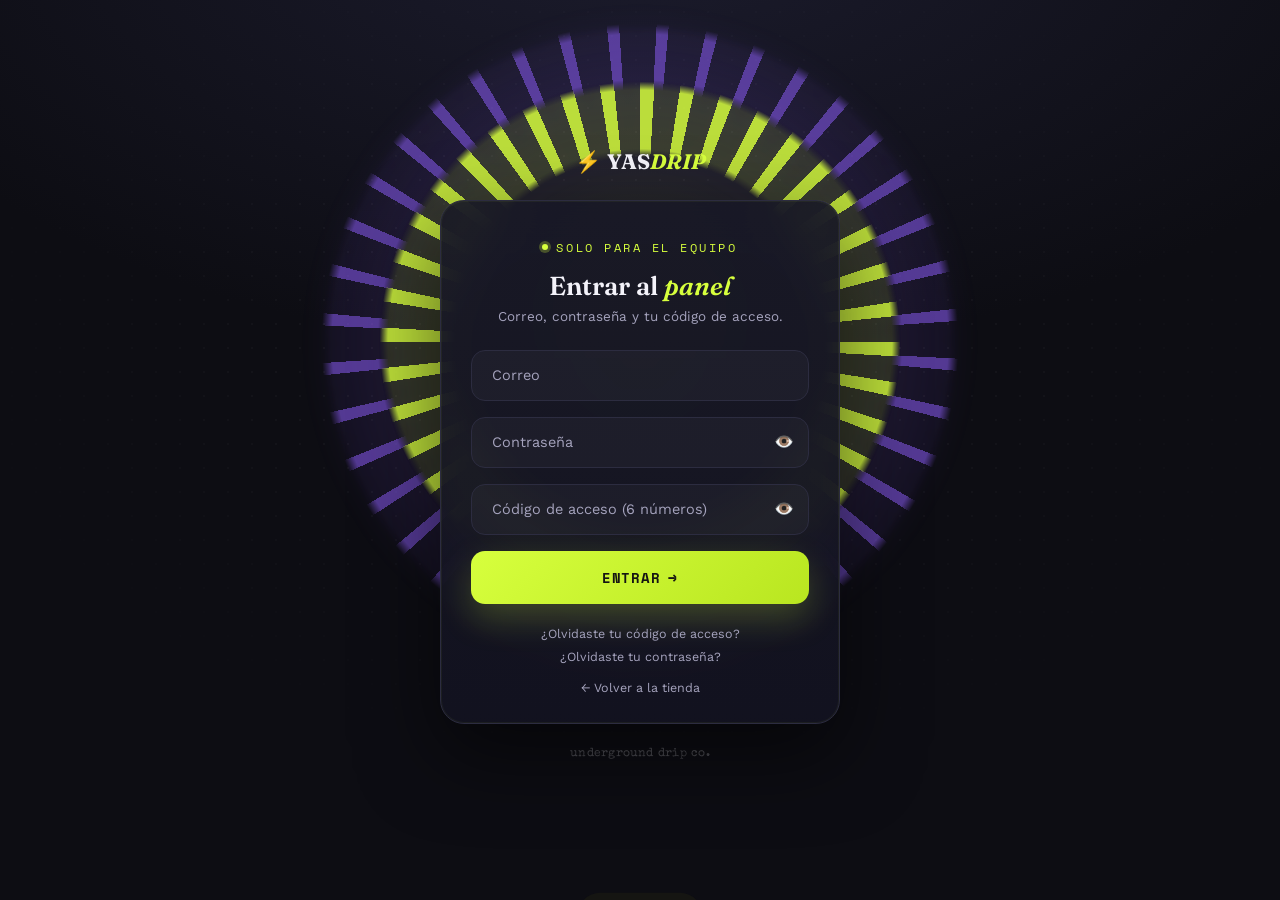
==== commit e894f548: "act" ====
--- a/admin.html
+++ b/admin.html
@@ -15,43 +15,51 @@
 <body>
 
 <!-- ======================= LOGIN DEL ADMIN ======================= -->
-<div class="auth-page" id="adminLoginView">
-  <div class="auth-visual">
-    <a href="index.html" class="nav-logo">
-      <span class="logo-mark">⚡</span><span class="logo-text display">YAS<em>DRIP</em></span>
+<div class="admin-login" id="adminLoginView">
+  <div class="admin-login-bg"></div>
+  <div class="admin-login-glow"></div>
+  <div class="admin-login-ring admin-login-ring-2"></div>
+  <div class="admin-login-ring admin-login-ring-1"></div>
+
+  <div class="admin-login-wrap">
+    <a href="index.html" class="admin-login-brand">
+      <span class="logo-mark">⚡</span><span class="display">YAS<em>DRIP</em></span>
     </a>
-    <div class="auth-copy">
-      <div class="auth-eyebrow">Solo para el equipo</div>
-      <h1>Panel del <em>vendedor</em>.</h1>
-      <p>Desde aquí controlas cuánto stock hay de cada prenda, el precio y los descuentos que ve la tienda.</p>
-    </div>
-    <div class="auth-stamp stamp-font">underground<br>drip co.</div>
-  </div>
-
-  <div class="auth-form-side">
-    <div class="auth-card">
-      <a href="index.html" class="auth-brand">
-        <span class="logo-mark">⚡</span><span class="display">YAS<em>DRIP</em></span>
-      </a>
-      <h2>Entrar al <em>panel</em></h2>
-      <p class="auth-sub">Correo, contraseña y tu código de acceso.</p>
+
+    <div class="admin-login-card">
+      <div class="admin-login-eyebrow">Solo para el equipo</div>
+      <h1>Entrar al <em>panel</em></h1>
+      <p class="admin-login-sub">Correo, contraseña y tu código de acceso.</p>
+
       <div id="adminAuthMsg"></div>
-      <form id="formAdminLogin">
-        <div class="auth-field">
-          <input type="email" id="adminUsuario" placeholder="Correo" autocomplete="email" required>
-        </div>
-        <div class="auth-field">
-          <input type="password" id="adminClave" placeholder="Contraseña" autocomplete="current-password" required>
-        </div>
-        <div class="auth-field">
-          <input type="text" id="adminCodigoPanel" placeholder="Código de acceso (6 números)" inputmode="numeric" maxlength="6" autocomplete="off">
-        </div>
-        <button type="submit" class="btn btn-primary auth-submit">Entrar <span class="auth-submit-arrow">→</span></button>
+
+      <form id="formAdminLogin" class="admin-login-form">
+        <div class="nf-field">
+          <input type="email" id="adminUsuario" placeholder=" " autocomplete="email" required>
+          <label for="adminUsuario">Correo</label>
+        </div>
+        <div class="nf-field nf-field-pass">
+          <input type="password" id="adminClave" placeholder=" " autocomplete="current-password" required data-ojito-listo="1">
+          <label for="adminClave">Contraseña</label>
+          <button type="button" class="nf-eye" data-target="adminClave" aria-label="Mostrar contraseña">👁️</button>
+        </div>
+        <div class="nf-field nf-field-pass">
+          <input type="password" id="adminCodigoPanel" placeholder=" " inputmode="numeric" maxlength="6" autocomplete="off" data-ojito-listo="1">
+          <label for="adminCodigoPanel">Código de acceso (6 números)</label>
+          <button type="button" class="nf-eye" data-target="adminCodigoPanel" aria-label="Mostrar código">👁️</button>
+        </div>
+
+        <button type="submit" class="admin-login-submit">Entrar <span class="auth-submit-arrow">→</span></button>
       </form>
-      <p class="auth-footnote"><a href="#" id="linkOlvideCodigoPanel">¿Olvidaste tu código de acceso?</a></p>
-      <p class="auth-footnote"><a href="#" id="linkOlvideClavePanel">¿Olvidaste tu contraseña?</a></p>
-      <p class="auth-footnote"><a href="index.html">← Volver a la tienda</a></p>
-    </div>
+
+      <div class="admin-login-links">
+        <a href="#" id="linkOlvideCodigoPanel">¿Olvidaste tu código de acceso?</a>
+        <a href="#" id="linkOlvideClavePanel">¿Olvidaste tu contraseña?</a>
+      </div>
+      <a href="index.html" class="admin-login-back">← Volver a la tienda</a>
+    </div>
+
+    <div class="admin-login-stamp stamp-font">underground drip co.</div>
   </div>
 </div>
 
@@ -336,7 +344,7 @@
         </div>
 
         <div class="admin-add-grid" style="grid-template-columns:1fr;margin-top:14px;">
-          <input type="password" id="codigoDesarrolladorUsuario" class="admin-input" placeholder="Código de desarrollador" autocomplete="off">
+          <input type="text" id="codigoDesarrolladorUsuario" class="admin-input" placeholder="Código de desarrollador" inputmode="numeric" autocomplete="off">
         </div>
         <p class="admin-foto-hint" style="margin:8px 0 0;">🔒 Crear, editar permisos, activar/desactivar o eliminar usuarios pide el código de desarrollador, para que solo alguien del equipo con ese código pueda tocar esta pestaña.</p>
         <div class="admin-add-actions">
@@ -403,7 +411,7 @@
       </label>
     </div>
     <input type="text" id="nuevoCodigoPanelPermisos" placeholder="Nuevo código de acceso (6 números, déjalo vacío para no cambiarlo)" inputmode="numeric" maxlength="6" autocomplete="off" style="margin-bottom:10px;">
-    <input type="password" id="codigoDesarrolladorPermisos" placeholder="Código de desarrollador" autocomplete="off">
+    <input type="text" id="codigoDesarrolladorPermisos" placeholder="Código de desarrollador" inputmode="numeric" autocomplete="off">
     <div class="admin-add-actions">
       <button class="admin-btn admin-btn-primary" id="btnGuardarPermisos">Guardar</button>
       <button class="admin-btn admin-btn-ghost" id="btnCerrarModalPermisos">Cancelar</button>
@@ -429,7 +437,7 @@
   <div class="admin-modal">
     <h3 id="modalCodigoDevTitulo">Código de desarrollador</h3>
     <p class="admin-foto-hint" id="modalCodigoDevTexto" style="margin-bottom:12px;"></p>
-    <input type="password" id="inputCodigoDev" placeholder="Código de desarrollador" autocomplete="off">
+    <input type="text" id="inputCodigoDev" placeholder="Código de desarrollador" inputmode="numeric" autocomplete="off">
     <div class="admin-add-actions">
       <button class="admin-btn admin-btn-primary" id="btnConfirmarCodigoDev">Aceptar</button>
       <button class="admin-btn admin-btn-ghost" id="btnCancelarCodigoDev">Cancelar</button>
@@ -464,7 +472,7 @@
   <div class="admin-modal">
     <h3>Eliminar pedido</h3>
     <p class="admin-foto-hint" style="margin-bottom:12px;">Escribe el código de desarrollador para confirmar. Esta acción no se puede deshacer.</p>
-    <input type="password" id="claveBorrarPedido" placeholder="Código de desarrollador" autocomplete="off">
+    <input type="text" id="claveBorrarPedido" placeholder="Código de desarrollador" inputmode="numeric" autocomplete="off">
     <div class="admin-add-actions">
       <button class="admin-btn admin-btn-primary" id="btnConfirmarBorrarPedido">Eliminar pedido</button>
       <button class="admin-btn admin-btn-ghost" id="btnCerrarModalBorrarPedido">Cancelar</button>
@@ -478,7 +486,7 @@
     <h3>Cambiar contraseña del panel</h3>
     <input type="password" id="claveActual" placeholder="Contraseña actual">
     <input type="password" id="claveNueva" placeholder="Nueva contraseña">
-    <input type="password" id="codigoDesarrolladorClave" placeholder="Código de desarrollador" autocomplete="off">
+    <input type="text" id="codigoDesarrolladorClave" placeholder="Código de desarrollador" inputmode="numeric" autocomplete="off">
     <div class="admin-add-actions">
       <button class="admin-btn admin-btn-primary" id="btnGuardarClave">Guardar</button>
       <button class="admin-btn admin-btn-ghost" id="btnCerrarModalClave">Cancelar</button>
--- a/css/estilos.css
+++ b/css/estilos.css
@@ -1069,6 +1069,34 @@
 .campo-fila{display:flex;gap:10px;}
 .campo-fila input{flex:1;min-width:0;}
 
+/* ---- validación de campos del checkout (borde rojo + mensaje) ---- */
+.pagar-box input.campo-error,
+.pagar-box select.campo-error,
+.pagar-box textarea.campo-error{
+  border-color:var(--red,#c0392b) !important;background:#fdf4f3;
+}
+.pagar-box input.campo-error:focus,
+.pagar-box select.campo-error:focus,
+.pagar-box textarea.campo-error:focus{box-shadow:0 0 0 4px rgba(192,57,43,0.15);}
+.campo-error-msg{
+  display:none;color:var(--red,#c0392b);font-family:'Work Sans',sans-serif;
+  font-size:12.5px;font-weight:600;margin:-6px 0 12px;line-height:1.3;
+}
+.campo-error-msg.mostrar{display:block;}
+
+/* ---- botón de pagar deshabilitado mientras se procesa (evita doble clic) ---- */
+.btn-pagar:disabled,
+.btn-continuar:disabled{
+  opacity:0.65;cursor:not-allowed;animation:none;pointer-events:none;
+}
+
+/* ---- aviso de sin conexión a internet ---- */
+.aviso-offline{
+  display:none;align-items:center;gap:8px;background:#fff4e0;border:1.5px solid #e8c98a;
+  color:#8a5a00;border-radius:14px;padding:10px 14px;font-size:13px;font-weight:600;margin-bottom:14px;
+}
+.aviso-offline.mostrar{display:flex;}
+
 /* ---- buscador de municipio (autocompletar) ---- */
 .municipio-autocomplete{position:relative;margin-bottom:12px;}
 .municipio-input{margin-bottom:0 !important;}
@@ -1227,6 +1255,30 @@
   max-width:70px;margin-left:auto;
 }
 .tarjeta-nota{font-size:11.5px;color:var(--gray);text-align:center;line-height:1.5;margin-bottom:14px;}
+
+/* ---- Panel "transfiere a este Nequi", estilo PSE ---- */
+.nequi-datos-box{
+  background:var(--offwhite);border:2px solid var(--line);border-radius:16px;
+  padding:16px 18px;margin:4px 0 14px;
+}
+.nequi-datos-header{font-weight:800;font-size:13.5px;margin-bottom:10px;}
+.nequi-dato-fila{
+  display:flex;align-items:center;justify-content:space-between;gap:10px;
+  padding:9px 0;border-top:1px solid var(--line);flex-wrap:wrap;
+}
+.nequi-dato-fila:first-of-type{border-top:none;}
+.nequi-dato-label{font-size:11.5px;color:var(--gray);font-weight:700;}
+.nequi-dato-valor{font-family:'Space Mono',monospace;font-size:15px;font-weight:700;}
+.nequi-dato-total .nequi-dato-valor{color:var(--black);font-size:17px;}
+.nequi-copiar{
+  font-size:11px;font-weight:800;padding:5px 10px;border-radius:8px;
+  border:2px solid var(--black);background:var(--acento);color:var(--black);
+}
+.nequi-check-fila{
+  display:flex;align-items:center;gap:10px;font-size:13px;font-weight:700;
+  padding:4px 2px 14px;cursor:pointer;
+}
+.nequi-check-fila input{width:18px;height:18px;accent-color:var(--acento);cursor:pointer;}
 @media (max-width:420px){.campo-fila{flex-direction:column;}}
 
 /* ---------- CHECKOUT OVERLAY ---------- */
@@ -1279,6 +1331,17 @@
   background:var(--acento);border:2px solid var(--black);border-radius:999px;padding:8px 18px;font-weight:700;
   animation:fadeUp .5s .45s both;
 }
+.exito-items{
+  width:100%;max-width:320px;max-height:180px;overflow-y:auto;display:flex;flex-direction:column;gap:8px;
+  animation:fadeUp .5s .48s both;
+}
+.exito-item{
+  display:flex;align-items:center;gap:10px;background:var(--bg,#f7f7f2);border:1.5px solid var(--line);
+  border-radius:14px;padding:8px 10px;text-align:left;
+}
+.exito-item img{width:40px;height:40px;object-fit:cover;border-radius:10px;border:1.5px solid var(--line);flex-shrink:0;}
+.exito-item-nombre{font-size:12.5px;font-weight:700;color:var(--black);line-height:1.2;}
+.exito-item-meta{font-size:11px;color:var(--gray);margin-top:2px;}
 .exito-correo{
   font-size:12.5px;color:var(--gray);animation:fadeUp .5s .5s both;
 }
@@ -1671,7 +1734,13 @@
    ahí metido. Todo queda dentro de .admin-page para no afectar el
    login (que sigue usando el look claro del resto de la tienda).
 ============================================================ */
-.admin-page{
+/* ---- estas mismas variables también quedan disponibles de forma
+   global (no solo dentro de .admin-page): hay un par de modales
+   (recuperar código / recuperar contraseña del panel) que se
+   muestran en la pantalla de LOGIN, antes de entrar al panel — ahí
+   "por fuera" de .admin-page estas variables no existían y el
+   modal se veía transparente, con el texto casi invisible. ---- */
+:root{
   --adm-bg:#0d0d13;
   --adm-bg-2:#131320;
   --adm-surface:#181826;
@@ -1688,6 +1757,153 @@
   --adm-amber:#ffb545;
   --adm-red:#ff5c72;
   --adm-green:#3ddc97;
+}
+
+/* ============================================================
+   LOGIN DEL PANEL ADMIN — versión con anillo de neón
+   (inspirada en el clip de referencia, pero con la paleta lima /
+   violeta de la marca en vez del azul). Solo aplica dentro de
+   #adminLoginView: el login de clientes (login.html) no se toca.
+============================================================ */
+.admin-login{
+  position:relative;min-height:100vh;min-height:100svh;min-height:100dvh;
+  background:radial-gradient(120% 90% at 50% -10%, #1c1c2e 0%, var(--adm-bg) 55%), var(--adm-bg);
+  overflow:hidden;
+  display:flex;align-items:center;justify-content:center;
+  padding:48px 20px calc(40px + env(safe-area-inset-bottom));
+}
+.admin-login-bg{
+  position:absolute;inset:0;z-index:0;pointer-events:none;
+  background-image:radial-gradient(rgba(255,255,255,0.06) 1px, transparent 1.4px);
+  background-size:24px 24px;
+  -webkit-mask:radial-gradient(80% 70% at 50% 38%, black 0%, transparent 72%);
+  mask:radial-gradient(80% 70% at 50% 38%, black 0%, transparent 72%);
+}
+.admin-login-glow{
+  position:absolute;top:38%;left:50%;transform:translate(-50%,-50%);
+  width:min(900px,150vw);height:min(900px,150vw);border-radius:50%;z-index:0;pointer-events:none;
+  background:radial-gradient(closest-side, rgba(215,255,61,0.16), rgba(139,92,246,0.09) 55%, transparent 75%);
+  filter:blur(6px);
+}
+.admin-login-ring{
+  position:absolute;top:38%;left:50%;transform:translate(-50%,-50%);
+  border-radius:50%;pointer-events:none;z-index:0;
+}
+.admin-login-ring-1{
+  width:min(560px,128vw);height:min(560px,128vw);
+  background:repeating-conic-gradient(from 0deg, var(--adm-lime) 0deg 3.2deg, transparent 3.2deg 9deg);
+  -webkit-mask:radial-gradient(closest-side, transparent 66%, black 69%, black 90%, transparent 93%);
+  mask:radial-gradient(closest-side, transparent 66%, black 69%, black 90%, transparent 93%);
+  filter:drop-shadow(0 0 16px rgba(215,255,61,0.45));
+  animation:adminRingSpin 70s linear infinite;
+  opacity:0.85;
+}
+.admin-login-ring-2{
+  width:min(700px,145vw);height:min(700px,145vw);
+  background:repeating-conic-gradient(from 12deg, var(--adm-violet) 0deg 2.2deg, transparent 2.2deg 9deg);
+  -webkit-mask:radial-gradient(closest-side, transparent 72%, black 75%, black 88%, transparent 91%);
+  mask:radial-gradient(closest-side, transparent 72%, black 75%, black 88%, transparent 91%);
+  filter:drop-shadow(0 0 20px rgba(139,92,246,0.35));
+  animation:adminRingSpin 100s linear infinite reverse;
+  opacity:0.55;
+}
+@keyframes adminRingSpin{to{transform:translate(-50%,-50%) rotate(360deg);}}
+
+.admin-login-wrap{position:relative;z-index:2;width:100%;max-width:400px;display:flex;flex-direction:column;align-items:center;}
+.admin-login-brand{display:flex;align-items:center;gap:6px;font-size:21px;font-weight:700;color:var(--adm-text);margin-bottom:26px;}
+.admin-login-brand .logo-mark{color:var(--adm-lime);font-size:21px;}
+.admin-login-brand em{font-style:italic;color:var(--adm-lime);}
+
+.admin-login-card{
+  width:100%;
+  background:linear-gradient(180deg, rgba(24,24,38,0.92), rgba(19,19,32,0.94));
+  border:1px solid var(--adm-line);
+  border-radius:24px;
+  padding:34px 30px 28px;
+  box-shadow:0 30px 80px rgba(0,0,0,0.55), 0 0 0 1px rgba(215,255,61,0.05) inset;
+  backdrop-filter:blur(18px);-webkit-backdrop-filter:blur(18px);
+  text-align:center;
+}
+.admin-login-eyebrow{
+  font-family:'Space Mono',monospace;font-size:11.5px;letter-spacing:0.22em;text-transform:uppercase;
+  color:var(--adm-lime);display:inline-flex;align-items:center;gap:8px;margin-bottom:14px;
+}
+.admin-login-eyebrow::before{content:"";width:6px;height:6px;border-radius:50%;background:var(--adm-lime);box-shadow:0 0 0 3px rgba(215,255,61,0.25);}
+.admin-login-card h1{font-family:'Fraunces',serif;font-weight:600;font-size:26px;color:var(--adm-text);margin-bottom:6px;}
+.admin-login-card h1 em{font-style:italic;color:var(--adm-lime);}
+.admin-login-sub{color:var(--adm-text-dim);font-size:13.5px;margin-bottom:26px;}
+
+.admin-login-form{text-align:left;}
+.nf-field{position:relative;margin-bottom:16px;}
+.nf-field input{
+  width:100%;padding:17px 16px 15px;border-radius:14px;
+  background:rgba(255,255,255,0.03);
+  border:1.4px solid var(--adm-line);
+  color:var(--adm-text);font-family:'Work Sans',sans-serif;font-size:14.5px;
+  transition:border-color .2s ease, box-shadow .2s ease, background .2s ease;
+}
+.nf-field-pass input{padding-right:46px;}
+.nf-field input::placeholder{color:transparent;}
+.nf-field label{
+  position:absolute;left:16px;top:50%;transform:translateY(-50%);
+  color:var(--adm-text-dim);font-size:14.5px;pointer-events:none;
+  transition:top .18s ease, transform .18s ease, color .18s ease;
+  background:transparent;padding:0 5px;
+}
+.nf-field input:focus,
+.nf-field input:not(:placeholder-shown){
+  border-color:var(--adm-lime);
+  background:rgba(215,255,61,0.045);
+  box-shadow:0 0 0 4px rgba(215,255,61,0.08);
+  outline:none;
+}
+.nf-field input:focus + label,
+.nf-field input:not(:placeholder-shown) + label{
+  top:0;transform:translateY(-50%) scale(0.82);
+  color:var(--adm-lime);background:#14141f;
+}
+.nf-eye{
+  position:absolute;right:5px;top:50%;transform:translateY(-50%);
+  background:none;border:none;cursor:pointer;font-size:16px;line-height:1;
+  padding:10px;color:var(--adm-text-dim);border-radius:10px;
+}
+.nf-eye:hover{color:var(--adm-lime);background:rgba(255,255,255,0.06);}
+
+.admin-login-submit{
+  width:100%;border:none;cursor:pointer;text-align:center;margin-top:6px;
+  padding:16px;border-radius:14px;
+  background:linear-gradient(135deg, var(--adm-lime), #b9e620);
+  color:var(--adm-lime-ink);
+  font-family:'Space Mono',monospace;font-size:14px;font-weight:800;
+  letter-spacing:0.05em;text-transform:uppercase;
+  display:flex;align-items:center;justify-content:center;gap:8px;
+  box-shadow:0 14px 34px rgba(215,255,61,0.22);
+  transition:transform .15s ease, box-shadow .15s ease;
+}
+.admin-login-submit:hover{transform:translateY(-1px);box-shadow:0 18px 42px rgba(215,255,61,0.3);}
+.admin-login-submit:active{transform:translateY(0);}
+.admin-login-submit:disabled{opacity:0.6;cursor:default;transform:none;}
+
+.admin-login-links{display:flex;flex-direction:column;gap:8px;align-items:center;margin-top:22px;}
+.admin-login-links a{font-size:12.5px;color:var(--adm-text-dim);}
+.admin-login-links a:hover{color:var(--adm-lime);}
+.admin-login-back{display:block;text-align:center;margin-top:16px;font-size:12.5px;color:var(--adm-text-dim);}
+.admin-login-back:hover{color:var(--adm-lime);}
+.admin-login-stamp{margin-top:24px;color:rgba(244,243,250,0.28);font-size:12px;text-align:center;letter-spacing:0.02em;}
+
+.admin-login .auth-error{background:rgba(255,92,114,0.12);color:#ff8a9a;border:1px solid rgba(255,92,114,0.35);}
+.admin-login .auth-ok{background:rgba(61,220,151,0.12);color:#6eebb0;border:1px solid rgba(61,220,151,0.35);}
+
+@media (max-width:520px){
+  .admin-login-card{padding:28px 22px 24px;border-radius:20px;}
+  .admin-login-ring-1{width:175vw;height:175vw;}
+  .admin-login-ring-2{width:195vw;height:195vw;}
+}
+@media (prefers-reduced-motion: reduce){
+  .admin-login-ring-1,.admin-login-ring-2{animation:none;}
+}
+
+.admin-page{
   min-height:100vh;
   background:
     radial-gradient(900px 500px at 8% -10%, rgba(139,92,246,0.20), transparent 60%),
@@ -2108,6 +2324,54 @@
 }
 #modalPermisos .permiso-icono{background:#e8e8e8;}
 #modalPermisos .permiso-texto b{color:#111111;}
+
+/* Modales de "olvidé mi código" / "olvidé mi contraseña": se abren
+   desde la pantalla de LOGIN (antes de entrar al panel), así que en
+   vez del gris oscuro estándar del panel les damos su propia
+   identidad morada — es la misma familia de color que ya usa el
+   panel (--adm-violet) para acentos, aquí llevada al frente. */
+#modalRecuperarCodigoPanel .admin-modal,
+#modalRecuperarClavePanel .admin-modal{
+  background:
+    radial-gradient(120% 140% at 15% -10%, rgba(255,255,255,0.16), transparent 55%),
+    linear-gradient(160deg, #7c3aed 0%, #5b21b6 55%, #3b1a78 100%);
+  border:1px solid rgba(255,255,255,0.18);
+  box-shadow:0 24px 60px rgba(91,33,182,0.45), 0 0 0 1px rgba(255,255,255,0.04) inset;
+}
+#modalRecuperarCodigoPanel .admin-modal h3,
+#modalRecuperarClavePanel .admin-modal h3{
+  color:#ffffff;
+  font-weight:600;
+}
+#modalRecuperarCodigoPanel .admin-foto-hint,
+#modalRecuperarClavePanel .admin-foto-hint{
+  color:rgba(255,255,255,0.72);
+}
+#modalRecuperarCodigoPanel .admin-modal input,
+#modalRecuperarClavePanel .admin-modal input{
+  background:rgba(0,0,0,0.22);
+  border:1px solid rgba(255,255,255,0.28);
+  color:#ffffff;
+}
+#modalRecuperarCodigoPanel .admin-modal input::placeholder,
+#modalRecuperarClavePanel .admin-modal input::placeholder{
+  color:rgba(255,255,255,0.5);
+}
+#modalRecuperarCodigoPanel .admin-modal input:focus,
+#modalRecuperarClavePanel .admin-modal input:focus{
+  outline:none;border-color:#d7ff3d;box-shadow:0 0 0 3px rgba(215,255,61,0.25);
+}
+#modalRecuperarCodigoPanel .admin-btn-ghost,
+#modalRecuperarClavePanel .admin-btn-ghost{
+  background:rgba(255,255,255,0.1);
+  color:#ffffff;
+  border-color:rgba(255,255,255,0.35);
+}
+#modalRecuperarCodigoPanel .admin-btn-ghost:hover,
+#modalRecuperarClavePanel .admin-btn-ghost:hover{
+  background:rgba(255,255,255,0.22);
+  border-color:#ffffff;
+}
 #modalPermisos .permiso-texto small{color:#4a4a4a;}
 
 /* Campo "Contraseña de acceso" de la pestaña Usuarios: fondo blanco
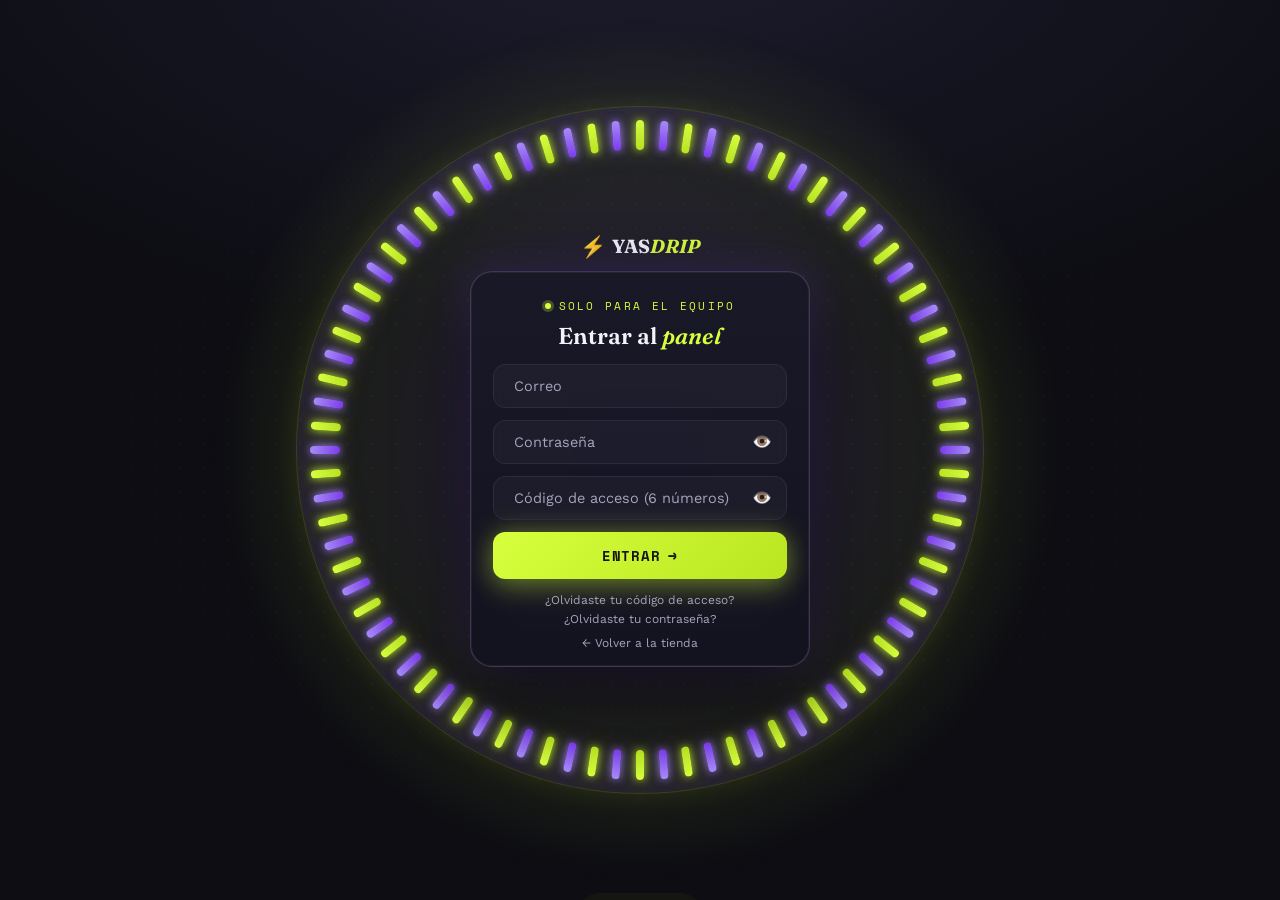
==== commit bbcdac70: "act" ====
--- a/admin.html
+++ b/admin.html
@@ -18,8 +18,10 @@
 <div class="admin-login" id="adminLoginView">
   <div class="admin-login-bg"></div>
   <div class="admin-login-glow"></div>
-  <div class="admin-login-ring admin-login-ring-2"></div>
-  <div class="admin-login-ring admin-login-ring-1"></div>
+
+  <!-- Escenario circular: el aro de barras (lo dibuja js/login-orbit.js) queda detrás y el formulario en el centro -->
+  <div class="al-stage" id="alStage">
+  <div class="al-orbit" id="alOrbit" aria-hidden="true"></div>
 
   <div class="admin-login-wrap">
     <a href="index.html" class="admin-login-brand">
@@ -61,6 +63,7 @@
 
     <div class="admin-login-stamp stamp-font">underground drip co.</div>
   </div>
+  </div><!-- /al-stage -->
 </div>
 
 <!-- ======================= MODAL RECUPERAR CÓDIGO DE ACCESO ======================= -->
@@ -344,7 +347,7 @@
         </div>
 
         <div class="admin-add-grid" style="grid-template-columns:1fr;margin-top:14px;">
-          <input type="text" id="codigoDesarrolladorUsuario" class="admin-input" placeholder="Código de desarrollador" inputmode="numeric" autocomplete="off">
+          <input type="password" id="codigoDesarrolladorUsuario" class="admin-input" placeholder="Código de desarrollador" autocomplete="new-password">
         </div>
         <p class="admin-foto-hint" style="margin:8px 0 0;">🔒 Crear, editar permisos, activar/desactivar o eliminar usuarios pide el código de desarrollador, para que solo alguien del equipo con ese código pueda tocar esta pestaña.</p>
         <div class="admin-add-actions">
@@ -411,7 +414,7 @@
       </label>
     </div>
     <input type="text" id="nuevoCodigoPanelPermisos" placeholder="Nuevo código de acceso (6 números, déjalo vacío para no cambiarlo)" inputmode="numeric" maxlength="6" autocomplete="off" style="margin-bottom:10px;">
-    <input type="text" id="codigoDesarrolladorPermisos" placeholder="Código de desarrollador" inputmode="numeric" autocomplete="off">
+    <input type="password" id="codigoDesarrolladorPermisos" placeholder="Código de desarrollador" autocomplete="new-password">
     <div class="admin-add-actions">
       <button class="admin-btn admin-btn-primary" id="btnGuardarPermisos">Guardar</button>
       <button class="admin-btn admin-btn-ghost" id="btnCerrarModalPermisos">Cancelar</button>
@@ -437,7 +440,7 @@
   <div class="admin-modal">
     <h3 id="modalCodigoDevTitulo">Código de desarrollador</h3>
     <p class="admin-foto-hint" id="modalCodigoDevTexto" style="margin-bottom:12px;"></p>
-    <input type="text" id="inputCodigoDev" placeholder="Código de desarrollador" inputmode="numeric" autocomplete="off">
+    <input type="password" id="inputCodigoDev" placeholder="Código de desarrollador" autocomplete="new-password">
     <div class="admin-add-actions">
       <button class="admin-btn admin-btn-primary" id="btnConfirmarCodigoDev">Aceptar</button>
       <button class="admin-btn admin-btn-ghost" id="btnCancelarCodigoDev">Cancelar</button>
@@ -472,7 +475,7 @@
   <div class="admin-modal">
     <h3>Eliminar pedido</h3>
     <p class="admin-foto-hint" style="margin-bottom:12px;">Escribe el código de desarrollador para confirmar. Esta acción no se puede deshacer.</p>
-    <input type="text" id="claveBorrarPedido" placeholder="Código de desarrollador" inputmode="numeric" autocomplete="off">
+    <input type="password" id="claveBorrarPedido" placeholder="Código de desarrollador" autocomplete="new-password">
     <div class="admin-add-actions">
       <button class="admin-btn admin-btn-primary" id="btnConfirmarBorrarPedido">Eliminar pedido</button>
       <button class="admin-btn admin-btn-ghost" id="btnCerrarModalBorrarPedido">Cancelar</button>
@@ -486,7 +489,7 @@
     <h3>Cambiar contraseña del panel</h3>
     <input type="password" id="claveActual" placeholder="Contraseña actual">
     <input type="password" id="claveNueva" placeholder="Nueva contraseña">
-    <input type="text" id="codigoDesarrolladorClave" placeholder="Código de desarrollador" inputmode="numeric" autocomplete="off">
+    <input type="password" id="codigoDesarrolladorClave" placeholder="Código de desarrollador" autocomplete="new-password">
     <div class="admin-add-actions">
       <button class="admin-btn admin-btn-primary" id="btnGuardarClave">Guardar</button>
       <button class="admin-btn admin-btn-ghost" id="btnCerrarModalClave">Cancelar</button>
@@ -502,6 +505,7 @@
 <script src="js/products.js"></script>
 <script src="js/store.js"></script>
 <script src="js/admin.js"></script>
+<script src="js/login-orbit.js"></script>
 
 </body>
 </html>
--- a/css/estilos.css
+++ b/css/estilos.css
@@ -1776,41 +1776,56 @@
   position:absolute;inset:0;z-index:0;pointer-events:none;
   background-image:radial-gradient(rgba(255,255,255,0.06) 1px, transparent 1.4px);
   background-size:24px 24px;
-  -webkit-mask:radial-gradient(80% 70% at 50% 38%, black 0%, transparent 72%);
-  mask:radial-gradient(80% 70% at 50% 38%, black 0%, transparent 72%);
+  -webkit-mask:radial-gradient(80% 70% at 50% 50%, black 0%, transparent 72%);
+  mask:radial-gradient(80% 70% at 50% 50%, black 0%, transparent 72%);
 }
 .admin-login-glow{
-  position:absolute;top:38%;left:50%;transform:translate(-50%,-50%);
-  width:min(900px,150vw);height:min(900px,150vw);border-radius:50%;z-index:0;pointer-events:none;
-  background:radial-gradient(closest-side, rgba(215,255,61,0.16), rgba(139,92,246,0.09) 55%, transparent 75%);
+  position:absolute;top:50%;left:50%;transform:translate(-50%,-50%);
+  width:min(1100px,190vw);height:min(1100px,190vw);border-radius:50%;z-index:0;pointer-events:none;
+  background:radial-gradient(closest-side, rgba(139,92,246,0.20), rgba(215,255,61,0.07) 60%, transparent 78%);
   filter:blur(6px);
 }
-.admin-login-ring{
-  position:absolute;top:38%;left:50%;transform:translate(-50%,-50%);
-  border-radius:50%;pointer-events:none;z-index:0;
-}
-.admin-login-ring-1{
-  width:min(560px,128vw);height:min(560px,128vw);
-  background:repeating-conic-gradient(from 0deg, var(--adm-lime) 0deg 3.2deg, transparent 3.2deg 9deg);
-  -webkit-mask:radial-gradient(closest-side, transparent 66%, black 69%, black 90%, transparent 93%);
-  mask:radial-gradient(closest-side, transparent 66%, black 69%, black 90%, transparent 93%);
-  filter:drop-shadow(0 0 16px rgba(215,255,61,0.45));
-  animation:adminRingSpin 70s linear infinite;
-  opacity:0.85;
-}
-.admin-login-ring-2{
-  width:min(700px,145vw);height:min(700px,145vw);
-  background:repeating-conic-gradient(from 12deg, var(--adm-violet) 0deg 2.2deg, transparent 2.2deg 9deg);
-  -webkit-mask:radial-gradient(closest-side, transparent 72%, black 75%, black 88%, transparent 91%);
-  mask:radial-gradient(closest-side, transparent 72%, black 75%, black 88%, transparent 91%);
-  filter:drop-shadow(0 0 20px rgba(139,92,246,0.35));
-  animation:adminRingSpin 100s linear infinite reverse;
-  opacity:0.55;
-}
-@keyframes adminRingSpin{to{transform:translate(-50%,-50%) rotate(360deg);}}
-
-.admin-login-wrap{position:relative;z-index:2;width:100%;max-width:400px;display:flex;flex-direction:column;align-items:center;}
-.admin-login-brand{display:flex;align-items:center;gap:6px;font-size:21px;font-weight:700;color:var(--adm-text);margin-bottom:26px;}
+/* ---- Escenario: cuadrado de 720px centrado; el aro de barras va detrás y el formulario en el medio ---- */
+.al-stage{
+  position:absolute;left:50%;top:50%;
+  width:720px;height:720px;
+  transform:translate(-50%,-50%) scale(var(--al-s,1));
+  transform-origin:center center;
+  display:flex;align-items:center;justify-content:center;
+}
+.al-orbit{
+  position:absolute;inset:0;z-index:0;pointer-events:none;
+  animation:alOrbitSpin 120s linear infinite;
+}
+/* aro fino de luz justo por dentro de las barras */
+.al-orbit::before{
+  content:"";position:absolute;inset:16px;border-radius:50%;
+  border:1px solid rgba(215,255,61,0.16);
+  box-shadow:0 0 40px rgba(139,92,246,0.22) inset, 0 0 26px rgba(215,255,61,0.10);
+}
+.al-bar{position:absolute;left:50%;top:50%;width:0;height:0;}
+.al-bar i{
+  position:absolute;left:-4px;bottom:var(--al-r0,300px);
+  width:8px;height:30px;border-radius:4px;
+  transform-origin:50% 100%;
+  animation:alBarPulse var(--al-dur,4s) ease-in-out infinite;
+}
+.al-bar.is-lime i{
+  background:linear-gradient(to top, #b9e620, #d7ff3d);
+  box-shadow:0 0 8px rgba(215,255,61,0.85), 0 0 22px rgba(215,255,61,0.45);
+}
+.al-bar.is-violet i{
+  background:linear-gradient(to top, #7c3aed, #a78bfa);
+  box-shadow:0 0 8px rgba(167,139,250,0.9), 0 0 22px rgba(139,92,246,0.55);
+}
+@keyframes alBarPulse{
+  0%,100%{transform:scaleY(0.6);opacity:0.65;}
+  50%{transform:scaleY(1.75);opacity:1;}
+}
+@keyframes alOrbitSpin{to{transform:rotate(360deg);}}
+
+.admin-login-wrap{position:relative;z-index:2;width:340px;max-width:340px;display:flex;flex-direction:column;align-items:center;}
+.admin-login-brand{display:flex;align-items:center;gap:6px;font-size:19px;font-weight:700;color:var(--adm-text);margin-bottom:12px;}
 .admin-login-brand .logo-mark{color:var(--adm-lime);font-size:21px;}
 .admin-login-brand em{font-style:italic;color:var(--adm-lime);}
 
@@ -1818,28 +1833,29 @@
   width:100%;
   background:linear-gradient(180deg, rgba(24,24,38,0.92), rgba(19,19,32,0.94));
   border:1px solid var(--adm-line);
-  border-radius:24px;
-  padding:34px 30px 28px;
-  box-shadow:0 30px 80px rgba(0,0,0,0.55), 0 0 0 1px rgba(215,255,61,0.05) inset;
+  border-radius:22px;
+  padding:22px 22px 16px;
+  border-color:rgba(167,139,250,0.28);
+  box-shadow:0 24px 70px rgba(0,0,0,0.6), 0 0 46px rgba(139,92,246,0.22), 0 0 0 1px rgba(215,255,61,0.06) inset;
   backdrop-filter:blur(18px);-webkit-backdrop-filter:blur(18px);
   text-align:center;
 }
 .admin-login-eyebrow{
   font-family:'Space Mono',monospace;font-size:11.5px;letter-spacing:0.22em;text-transform:uppercase;
-  color:var(--adm-lime);display:inline-flex;align-items:center;gap:8px;margin-bottom:14px;
+  color:var(--adm-lime);display:inline-flex;align-items:center;gap:8px;margin-bottom:8px;font-size:10.5px;
 }
 .admin-login-eyebrow::before{content:"";width:6px;height:6px;border-radius:50%;background:var(--adm-lime);box-shadow:0 0 0 3px rgba(215,255,61,0.25);}
-.admin-login-card h1{font-family:'Fraunces',serif;font-weight:600;font-size:26px;color:var(--adm-text);margin-bottom:6px;}
+.admin-login-card h1{font-family:'Fraunces',serif;font-weight:600;font-size:23px;color:var(--adm-text);margin-bottom:14px;}
 .admin-login-card h1 em{font-style:italic;color:var(--adm-lime);}
-.admin-login-sub{color:var(--adm-text-dim);font-size:13.5px;margin-bottom:26px;}
+.admin-login-sub{display:none;}
 
 .admin-login-form{text-align:left;}
-.nf-field{position:relative;margin-bottom:16px;}
+.nf-field{position:relative;margin-bottom:12px;}
 .nf-field input{
-  width:100%;padding:17px 16px 15px;border-radius:14px;
+  width:100%;padding:14px 15px 12px;border-radius:12px;
   background:rgba(255,255,255,0.03);
   border:1.4px solid var(--adm-line);
-  color:var(--adm-text);font-family:'Work Sans',sans-serif;font-size:14.5px;
+  color:var(--adm-text);font-family:'Work Sans',sans-serif;font-size:14px;
   transition:border-color .2s ease, box-shadow .2s ease, background .2s ease;
 }
 .nf-field-pass input{padding-right:46px;}
@@ -1871,36 +1887,35 @@
 
 .admin-login-submit{
   width:100%;border:none;cursor:pointer;text-align:center;margin-top:6px;
-  padding:16px;border-radius:14px;
+  padding:13px;border-radius:12px;
   background:linear-gradient(135deg, var(--adm-lime), #b9e620);
   color:var(--adm-lime-ink);
   font-family:'Space Mono',monospace;font-size:14px;font-weight:800;
   letter-spacing:0.05em;text-transform:uppercase;
   display:flex;align-items:center;justify-content:center;gap:8px;
-  box-shadow:0 14px 34px rgba(215,255,61,0.22);
+  box-shadow:0 0 26px rgba(215,255,61,0.35), 0 12px 28px rgba(215,255,61,0.2);
   transition:transform .15s ease, box-shadow .15s ease;
 }
 .admin-login-submit:hover{transform:translateY(-1px);box-shadow:0 18px 42px rgba(215,255,61,0.3);}
 .admin-login-submit:active{transform:translateY(0);}
 .admin-login-submit:disabled{opacity:0.6;cursor:default;transform:none;}
 
-.admin-login-links{display:flex;flex-direction:column;gap:8px;align-items:center;margin-top:22px;}
-.admin-login-links a{font-size:12.5px;color:var(--adm-text-dim);}
+.admin-login-links{display:flex;flex-direction:column;gap:5px;align-items:center;margin-top:14px;}
+.admin-login-links a{font-size:12px;color:var(--adm-text-dim);}
 .admin-login-links a:hover{color:var(--adm-lime);}
-.admin-login-back{display:block;text-align:center;margin-top:16px;font-size:12.5px;color:var(--adm-text-dim);}
+.admin-login-back{display:block;text-align:center;margin-top:10px;font-size:12px;color:var(--adm-text-dim);}
 .admin-login-back:hover{color:var(--adm-lime);}
-.admin-login-stamp{margin-top:24px;color:rgba(244,243,250,0.28);font-size:12px;text-align:center;letter-spacing:0.02em;}
+.admin-login-stamp{display:none;margin-top:24px;color:rgba(244,243,250,0.28);font-size:12px;text-align:center;letter-spacing:0.02em;}
 
 .admin-login .auth-error{background:rgba(255,92,114,0.12);color:#ff8a9a;border:1px solid rgba(255,92,114,0.35);}
 .admin-login .auth-ok{background:rgba(61,220,151,0.12);color:#6eebb0;border:1px solid rgba(61,220,151,0.35);}
 
-@media (max-width:520px){
-  .admin-login-card{padding:28px 22px 24px;border-radius:20px;}
-  .admin-login-ring-1{width:175vw;height:175vw;}
-  .admin-login-ring-2{width:195vw;height:195vw;}
+@media (max-width:420px){
+  .admin-login-wrap{width:min(340px,92vw);}
+  .admin-login-card{padding:20px 18px 14px;}
 }
 @media (prefers-reduced-motion: reduce){
-  .admin-login-ring-1,.admin-login-ring-2{animation:none;}
+  .al-orbit,.al-bar i{animation:none;}
 }
 
 .admin-page{
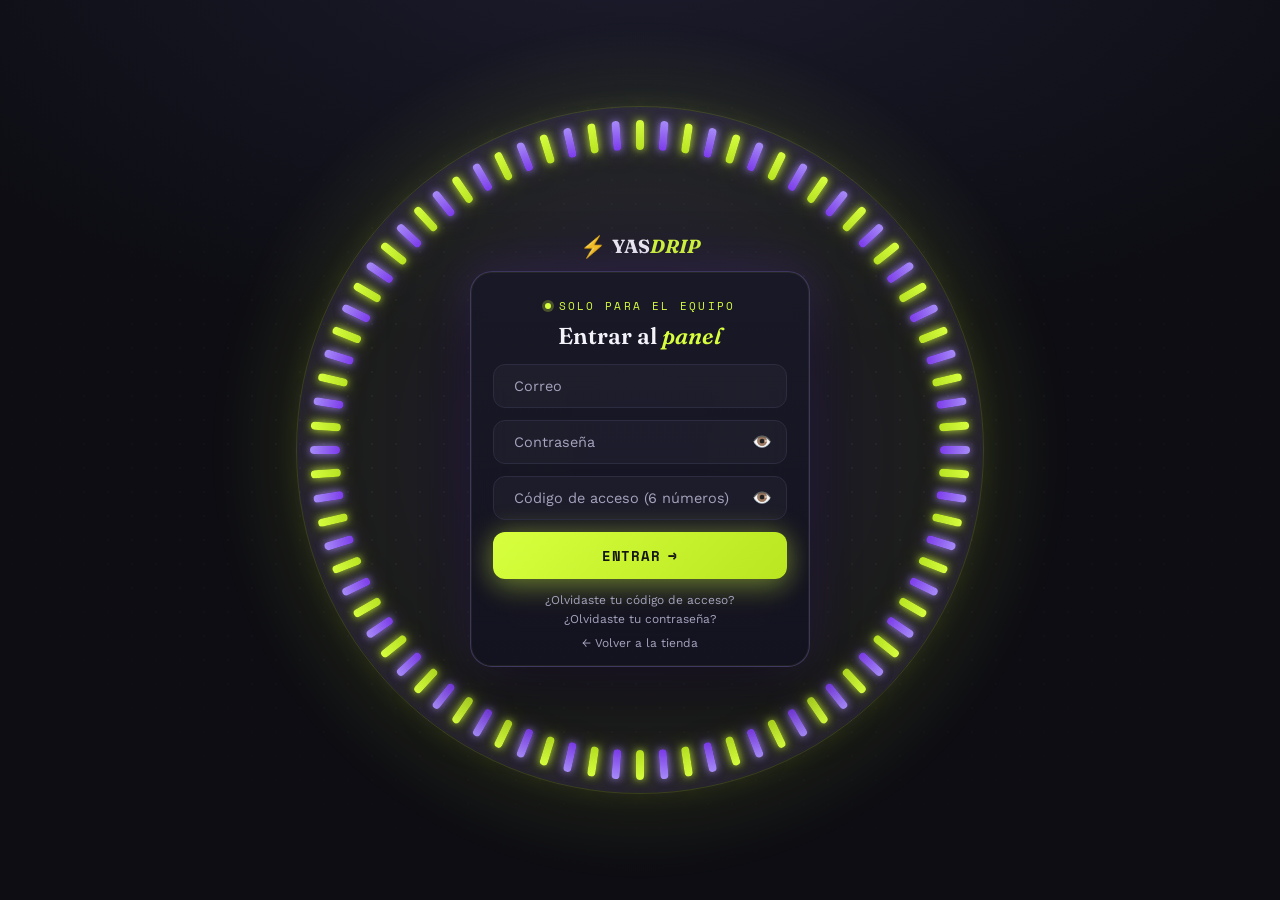
==== commit c65bc30b: "actualizar panel" ====
--- a/admin.html
+++ b/admin.html
@@ -102,6 +102,117 @@
     <div class="admin-add-actions">
       <button class="admin-btn admin-btn-primary" id="btnEnviarAvisoDrop">Enviar a todos</button>
       <button class="admin-btn admin-btn-ghost" id="btnCerrarModalAvisarDrop">Cancelar</button>
+    </div>
+  </div>
+</div>
+
+<!-- ======================= MODAL EDITAR PRODUCTO ======================= -->
+<div class="admin-modal-overlay pe-overlay" id="modalEditarProducto">
+  <div class="pe-modal" role="dialog" aria-modal="true" aria-labelledby="peTitulo">
+    <div class="pe-head">
+      <div class="pe-head-txt">
+        <div class="pe-eyebrow">// Editar pieza</div>
+        <h3 id="peTitulo">Producto</h3>
+      </div>
+      <button type="button" class="pe-x" id="peCerrar" aria-label="Cerrar">✕</button>
+    </div>
+
+    <div class="pe-body">
+      <div class="pe-field">
+        <span class="pe-label">Imagen</span>
+        <div class="pe-imagen">
+          <div class="pe-imagen-prev" id="peImagenPrev"></div>
+          <div class="pe-imagen-side">
+            <label class="admin-btn admin-btn-ghost pe-subir">📷 Subir foto<input type="file" id="peFotoGeneral" accept="image/*" hidden></label>
+            <p class="admin-foto-hint" id="peImagenHint"></p>
+          </div>
+        </div>
+      </div>
+
+      <div class="pe-field">
+        <label class="pe-label" for="peNombre">Nombre</label>
+        <input type="text" id="peNombre" class="pe-input" autocomplete="off">
+      </div>
+
+      <div class="pe-field">
+        <label class="pe-label" for="peDescripcion">Descripción</label>
+        <textarea id="peDescripcion" class="pe-input" rows="3" placeholder="Descripción del producto (opcional)"></textarea>
+      </div>
+
+      <div class="pe-grid2">
+        <div class="pe-field">
+          <label class="pe-label" for="pePrecio">Precio ($)</label>
+          <input type="number" id="pePrecio" class="pe-input" min="0" step="100" inputmode="numeric">
+        </div>
+        <div class="pe-field">
+          <label class="pe-label" for="peDescuento">Descuento (%)</label>
+          <input type="number" id="peDescuento" class="pe-input" min="0" max="90" step="1" inputmode="numeric">
+        </div>
+      </div>
+
+      <div class="pe-grid2">
+        <div class="pe-field">
+          <label class="pe-label" for="peCategoria">Categoría</label>
+          <input type="text" id="peCategoria" class="pe-input" list="peCategoriasLista" autocomplete="off">
+          <datalist id="peCategoriasLista"></datalist>
+        </div>
+        <div class="pe-field">
+          <label class="pe-label" for="peStock">Stock</label>
+          <input type="number" id="peStock" class="pe-input" min="0" step="1" inputmode="numeric">
+          <span class="pe-hint" id="peStockHint"></span>
+        </div>
+      </div>
+
+      <details class="pe-det" id="peDetTallasPrecio">
+        <summary>Precio por talla</summary>
+        <p class="pe-hint">Déjalo vacío para que la talla use el precio base.</p>
+        <div class="pe-mini-grid" id="peTallasPrecio"></div>
+      </details>
+
+      <details class="pe-det" id="peDetStockColor">
+        <summary>Stock por color</summary>
+        <p class="pe-hint">Opcional: cuántas unidades hay de cada color.</p>
+        <div class="pe-mini-grid" id="peStockColor"></div>
+      </details>
+
+      <details class="pe-det" id="peDetStockTalla">
+        <summary>Stock por talla</summary>
+        <p class="pe-hint">Opcional: cuántas unidades hay de cada talla.</p>
+        <div class="pe-mini-grid" id="peStockTalla"></div>
+      </details>
+
+      <details class="pe-det" id="peDetFotos">
+        <summary>Fotos por color</summary>
+        <p class="pe-hint">Frente: la foto principal de ese color. Espalda: se ve al pasar el mouse (o tocar en celular) sobre la foto en la tienda.</p>
+        <div id="peFotosColor"></div>
+      </details>
+
+      <label class="pe-check"><input type="checkbox" id="peNewDrop"><span>Marcar como <b>New Drop</b></span></label>
+      <label class="pe-check"><input type="checkbox" id="peVisible"><span>Visible en la tienda</span></label>
+
+      <div class="pe-final">
+        <span class="pe-label">Precio final calculado</span>
+        <div class="pe-final-row"><s id="peFinalAntes" hidden></s><b id="peFinalValor">$0</b></div>
+      </div>
+    </div>
+
+    <div class="pe-foot">
+      <button type="button" class="admin-btn admin-btn-ghost" id="peCancelar">Cancelar</button>
+      <button type="button" class="admin-btn admin-btn-primary" id="peGuardar">Guardar</button>
+    </div>
+  </div>
+</div>
+
+<!-- ======================= MODAL CONFIRMAR ELIMINAR PRODUCTO ======================= -->
+<div class="admin-modal-overlay" id="modalEliminarProducto">
+  <div class="pe-confirm" role="alertdialog" aria-modal="true" aria-labelledby="peElimTitulo">
+    <div class="pe-confirm-icono">🗑</div>
+    <h3 id="peElimTitulo">¿Seguro que quieres eliminar este producto?</h3>
+    <p class="pe-confirm-nombre" id="peElimNombre"></p>
+    <p class="admin-foto-hint">Esta acción no se puede deshacer.</p>
+    <div class="pe-confirm-btns">
+      <button type="button" class="admin-btn admin-btn-ghost" id="peElimCancelar">Cancelar</button>
+      <button type="button" class="admin-btn admin-btn-dark" id="peElimConfirmar">Eliminar</button>
     </div>
   </div>
 </div>
@@ -216,8 +327,8 @@
       </div>
 
       <div class="admin-card">
-        <p class="admin-foto-hint" style="margin-bottom:8px;">💡 En "Precio por talla" puedes poner un precio distinto para cada talla. En "Stock" abre <b>Por color</b> y/o <b>Por talla</b> para llevar la cuenta de cuántas unidades quedan de cada color o de cada talla por separado (ej: 5 blancas, 10 negras — o 3 en talla M, 8 en talla L) en vez de un solo número que no dice qué se acabó. En "Foto trasera" puedes subir cómo se ve la prenda de espaldas: en la tienda, el cliente la ve al pasar el mouse (o tocar en celular) sobre la foto.</p>
-        <input type="text" id="buscarProductoAdmin" class="admin-input" placeholder="🔍 Buscar producto por nombre o categoría…" style="width:100%;max-width:340px;margin-bottom:14px;">
+        <p class="admin-foto-hint admin-inv-hint">💡 Toca <b>✏ Editar</b> en un producto para cambiar su foto, precio (también por talla), descuento, stock (total, por color y por talla), New Drop y si se ve en la tienda. Todo se guarda solo cuando presionas <b>Guardar</b>.</p>
+        <input type="search" id="buscarProductoAdmin" class="admin-input admin-buscar" placeholder="🔍 Buscar por nombre o categoría…" autocomplete="off">
         <div class="admin-table-wrap">
           <table class="admin-table" id="tablaProductos">
             <thead>
@@ -227,11 +338,11 @@
                 <th class="th-ordenable" data-campo="categoria">Categoría</th>
                 <th class="th-ordenable" data-campo="precio">Precio base</th>
                 <th>Precio por talla</th>
-                <th class="th-ordenable" data-campo="descuento">Descuento %</th>
+                <th class="th-ordenable" data-campo="descuento">Descuento</th>
                 <th class="th-ordenable" data-campo="precioFinal">Precio final</th>
                 <th class="th-ordenable" data-campo="stock">Stock</th>
                 <th>Estado</th>
-                <th></th>
+                <th>Acciones</th>
               </tr>
             </thead>
             <tbody id="tablaProductosBody"></tbody>
--- a/css/estilos.css
+++ b/css/estilos.css
@@ -2648,3 +2648,307 @@
     transition:none !important; opacity:1 !important; transform:none !important;
   }
 }
+
+/* ============================================================
+   PANEL ADMIN v2 — inventario limpio + modal "Editar pieza"
+   • PC / laptop: tabla completa (10 columnas).
+   • Tablet / celular (≤ 900px): cada producto es una tarjeta.
+   • El modal de edición se convierte en hoja a pantalla completa
+     en celular. Solo afecta el panel del vendedor (admin.html).
+============================================================ */
+.admin-inv-hint{margin-bottom:16px;line-height:1.55;max-width:900px;}
+.admin-inv-hint b{color:var(--adm-text);}
+.admin-buscar{
+  display:block;width:100%;max-width:440px;margin-bottom:18px;padding:12px 18px;border-radius:999px;
+  font-family:'Work Sans',sans-serif;font-size:14px;background:var(--adm-bg-2);
+}
+.admin-buscar:focus{outline:none;border-color:var(--adm-lime);box-shadow:0 0 0 3px rgba(215,255,61,0.12);}
+
+/* ---- estadísticas del inventario ---- */
+#adminStats{display:grid;grid-template-columns:repeat(auto-fit,minmax(170px,1fr));gap:14px;}
+#adminStats .admin-stat{padding:16px 18px;min-width:0;}
+#adminStats .admin-stat b{font-size:28px;line-height:1.1;}
+#adminStats .admin-stat span{display:block;margin-top:4px;}
+
+/* ---- tabla de productos (PC / laptop) ---- */
+#tablaProductos{border-collapse:separate;border-spacing:0;width:100%;}
+#tablaProductos thead th{
+  padding:12px 12px;font-family:'Space Mono',monospace;font-size:10.5px;letter-spacing:0.1em;text-transform:uppercase;
+  color:var(--adm-text-dim);text-align:left;white-space:nowrap;border-bottom:1px solid var(--adm-line);
+}
+#tablaProductos tbody td{padding:14px 12px;border-bottom:1px solid var(--adm-line);vertical-align:middle;}
+#tablaProductos tbody tr:last-child td{border-bottom:none;}
+#tablaProductos tbody tr:hover{background:rgba(139,92,246,0.07);}
+#tablaProductos tr.fila-inactiva{opacity:1;}
+#tablaProductos tr.fila-inactiva td:not(.td-acciones){opacity:0.5;}
+#tablaProductos tr.fila-inactiva td.td-estado{opacity:1;}
+
+.admin-prod-nombre{display:flex;align-items:center;gap:12px;min-width:170px;}
+.admin-prod-thumbwrap{
+  width:52px;height:52px;border-radius:12px;overflow:hidden;flex-shrink:0;background:#1b1b2b;
+  border:1px solid var(--adm-line);display:flex;align-items:center;justify-content:center;
+}
+.admin-prod-thumbwrap svg{width:68%;height:68%;}
+.admin-prod-thumb{width:100%;height:100%;object-fit:cover;display:block;}
+.admin-prod-info{display:flex;flex-direction:column;gap:5px;align-items:flex-start;min-width:0;}
+.admin-prod-name{font-weight:700;font-size:14px;color:var(--adm-text);line-height:1.25;overflow-wrap:anywhere;}
+.pill-newdrop{
+  font-family:'Space Mono',monospace;font-size:9.5px;font-weight:800;letter-spacing:0.08em;text-transform:uppercase;
+  color:var(--adm-lime-ink);background:var(--adm-lime);padding:2px 8px;border-radius:999px;
+}
+.td-cat{color:var(--adm-text-dim);}
+.td-precio{white-space:nowrap;}
+
+.tf-fila{display:flex;align-items:center;gap:5px;}
+.tf-mini{width:30px;height:30px;border-radius:8px;overflow:hidden;border:1px solid var(--adm-line);background:#1b1b2b;flex-shrink:0;}
+.tf-mini img{width:100%;height:100%;object-fit:cover;display:block;}
+.tf-mas{font-size:11px;color:var(--adm-text-dim);font-family:'Space Mono',monospace;}
+.tf-vacio{font-size:11.5px;color:var(--adm-text-dim);}
+.tf-aviso{display:block;margin-top:5px;font-size:10.5px;color:var(--adm-amber);}
+
+.pt-fila{display:flex;flex-wrap:wrap;gap:5px;max-width:190px;}
+.pt-chip{font-family:'Space Mono',monospace;font-size:10.5px;padding:3px 8px;border-radius:999px;background:var(--adm-surface-2);border:1px solid var(--adm-line);color:var(--adm-text);white-space:nowrap;}
+.pt-chip b{color:var(--adm-lime);}
+.pt-igual,.td-nada,.td-stock-de{font-size:11.5px;color:var(--adm-text-dim);}
+.desc-pill{display:inline-block;font-weight:800;font-size:12px;padding:3px 9px;border-radius:999px;background:rgba(255,95,168,0.16);color:var(--adm-pink);}
+
+#tablaProductos .admin-precio-final{display:table-cell;font-size:14px;white-space:nowrap;}
+#tablaProductos .admin-precio-final span{display:block;}
+.pf-antes{display:block;font-size:11px;font-weight:500;color:var(--adm-text-dim);}
+.td-stock b{font-size:15px;}
+
+#tablaProductos .estado-pill{display:inline-block;margin:0 4px 4px 0;white-space:nowrap;}
+.estado-pill.oculto{background:rgba(165,163,189,0.16);color:var(--adm-text-dim);}
+
+.td-acciones{white-space:nowrap;}
+#tablaProductos .td-acciones .admin-btn{
+  display:inline-flex;align-items:center;gap:6px;padding:8px 14px;margin:0 6px 0 0;font-size:11.5px;
+  background:transparent;border:1.5px solid var(--adm-line);color:var(--adm-text);
+}
+#tablaProductos .td-acciones .btn-editar-fila{border-color:rgba(215,255,61,0.55);color:var(--adm-lime);}
+#tablaProductos .td-acciones .btn-editar-fila:hover{background:var(--adm-lime);color:var(--adm-lime-ink);}
+#tablaProductos .td-acciones .btn-borrar-fila{border-color:rgba(255,92,114,0.45);color:#ff8a9a;margin-right:0;}
+#tablaProductos .td-acciones .btn-borrar-fila:hover{background:#ff3d5f;border-color:#ff3d5f;color:#fff;}
+
+/* laptop chica / tablet horizontal: se esconde la columna de miniaturas para que quepa todo */
+/* laptop: se quita la columna de miniaturas (la foto ya se ve junto al nombre) para que todo quepa sin scroll lateral */
+@media (max-width:1439px) and (min-width:981px){
+  #tablaProductos th:nth-child(2),#tablaProductos td.td-fotos{display:none;}
+  #tablaProductos thead th{padding-left:9px;padding-right:9px;}
+  #tablaProductos tbody td{padding-left:9px;padding-right:9px;}
+}
+/* laptop chica / tablet horizontal: además, acciones solo con icono y sin la columna "precio por talla" */
+@media (max-width:1240px) and (min-width:981px){
+  #tablaProductos th:nth-child(5),#tablaProductos td.td-tallas{display:none;}
+  #tablaProductos .td-acciones .admin-btn{padding:0;width:40px;height:40px;justify-content:center;font-size:0;gap:0;}
+  #tablaProductos .td-acciones .admin-btn span{font-size:15px;}
+  .admin-prod-nombre{min-width:0;}
+}
+
+/* ---- panel general en pantallas chicas ---- */
+@media (max-width:980px){
+  .admin-topbar{padding:14px 18px;flex-wrap:wrap;gap:12px;}
+  .admin-topbar-right{width:100%;gap:8px;}
+  #adminUsuarioActual{flex:1 0 100%;order:-1;margin:0 !important;overflow-wrap:anywhere;}
+  .admin-topbar-right .admin-btn{flex:1 1 auto;text-align:center;min-height:42px;display:inline-flex;align-items:center;justify-content:center;}
+  .admin-main{padding:24px 16px 70px;}
+  .admin-title-row{align-items:stretch;}
+  .admin-title-row > .admin-btn{width:100%;min-height:46px;}
+  /* pestañas: una sola fila que se desliza con el dedo */
+  .admin-tabs{flex-wrap:nowrap;overflow-x:auto;-webkit-overflow-scrolling:touch;scrollbar-width:none;gap:4px;margin-left:-16px;margin-right:-16px;padding:0 16px 2px;}
+  .admin-tabs::-webkit-scrollbar{display:none;}
+  .admin-tab-btn{flex:0 0 auto;white-space:nowrap;padding:12px 16px;}
+  #adminStats{grid-template-columns:repeat(2,minmax(0,1fr));gap:10px;}
+  #adminStats .admin-stat{padding:14px;flex:none;}
+  #adminStats .admin-stat b{font-size:24px;}
+  .admin-buscar{max-width:none;font-size:16px;}
+  .admin-card{padding-left:16px;padding-right:16px;}
+}
+
+/* ---- celular / tablet vertical: cada producto = una tarjeta ---- */
+@media (max-width:980px){
+  #adminStats + .admin-add-card + .admin-card .admin-table-wrap,
+  #tablaProductos{overflow:visible;}
+  .admin-table-wrap:has(#tablaProductos){overflow-x:visible;}
+  #tablaProductos,#tablaProductos tbody{display:block;width:100%;min-width:0;}
+  #tablaProductos thead{display:none;}
+  #tablaProductos tbody{display:grid;grid-template-columns:1fr;gap:16px;}
+  #tablaProductos tbody tr{
+    display:flex;flex-direction:column;padding:0 0 16px;margin:0;overflow:hidden;
+    background:linear-gradient(180deg,var(--adm-surface),var(--adm-bg-2));
+    border:1px solid var(--adm-line);border-radius:18px;
+  }
+  #tablaProductos tbody tr:hover{background:linear-gradient(180deg,var(--adm-surface),var(--adm-bg-2));}
+  #tablaProductos tbody tr.fila-vacia{display:block;padding:0;}
+  #tablaProductos td{
+    display:flex;align-items:center;justify-content:space-between;gap:12px;flex-wrap:wrap;
+    padding:11px 16px;border:0;border-top:1px dashed rgba(44,44,64,0.9);text-align:right;min-width:0;
+  }
+  #tablaProductos td::before{
+    content:attr(data-label);flex:0 0 auto;text-align:left;font-family:'Space Mono',monospace;
+    font-size:10.5px;letter-spacing:0.06em;text-transform:uppercase;color:var(--adm-text-dim);font-weight:700;
+  }
+  #tablaProductos td.td-producto,#tablaProductos td.td-cat,#tablaProductos td.td-acciones{border-top:0;}
+  #tablaProductos td.td-producto::before,#tablaProductos td.td-cat::before,#tablaProductos td.td-acciones::before{content:none;}
+  #tablaProductos td.td-fotos,#tablaProductos td.sin-dato-mobile{display:none;}
+  #tablaProductos tr.fila-inactiva td:not(.td-acciones){opacity:1;}
+  #tablaProductos tr.fila-inactiva .admin-prod-thumbwrap{opacity:0.5;}
+
+  /* orden dentro de la tarjeta */
+  #tablaProductos td.td-producto{order:1;padding:0;display:block;}
+  #tablaProductos td.td-cat{order:2;padding:0 16px 12px;justify-content:flex-start;text-align:left;}
+  #tablaProductos td.td-precio{order:3;}
+  #tablaProductos td.td-tallas{order:4;}
+  #tablaProductos td.td-desc{order:5;}
+  #tablaProductos td.admin-precio-final{order:6;display:flex;}
+  #tablaProductos td.td-stock{order:7;}
+  #tablaProductos td.td-estado{order:8;}
+  #tablaProductos td.td-acciones{order:9;display:grid;grid-template-columns:1fr 1fr;gap:10px;padding:14px 16px 0;}
+
+  /* foto grande arriba, nombre debajo */
+  #tablaProductos .admin-prod-nombre{flex-direction:column;align-items:stretch;gap:12px;min-width:0;}
+  #tablaProductos .admin-prod-thumbwrap{width:100%;height:auto;aspect-ratio:16/11;border-radius:0;border:0;border-bottom:1px solid var(--adm-line);}
+  #tablaProductos .admin-prod-thumb{object-fit:contain;}
+  #tablaProductos .admin-prod-thumbwrap svg{width:38%;height:38%;}
+  #tablaProductos .admin-prod-info{padding:0 16px;gap:6px;text-align:left;}
+  #tablaProductos .admin-prod-name{font-size:19px;font-family:'Fraunces',serif;font-weight:600;}
+  #tablaProductos .td-cat{font-size:13px;}
+  #tablaProductos .pt-fila{max-width:none;justify-content:flex-end;}
+  #tablaProductos .admin-precio-final span,#tablaProductos .pf-antes{display:inline;}
+  #tablaProductos .pf-antes{margin-right:8px;}
+  #tablaProductos .admin-precio-final{font-size:17px;}
+  #tablaProductos .td-estado{justify-content:space-between;}
+
+  #tablaProductos .td-acciones .admin-btn{
+    display:flex;align-items:center;justify-content:center;gap:8px;width:100%;min-height:48px;margin:0;
+    font-size:13px;padding:12px;
+  }
+}
+
+/* ---- modal "Editar pieza" ---- */
+.pe-overlay{padding:24px;align-items:center;}
+.pe-modal{
+  position:relative;display:flex;flex-direction:column;width:100%;max-width:640px;max-height:min(92vh,900px);
+  background:linear-gradient(180deg,#191927,#11111b);border:1px solid rgba(167,139,250,0.28);border-radius:22px;
+  box-shadow:0 30px 90px rgba(0,0,0,0.65),0 0 60px rgba(139,92,246,0.18);color:var(--adm-text);overflow:hidden;
+}
+.pe-head{display:flex;align-items:flex-start;justify-content:space-between;gap:12px;padding:20px 24px 14px;border-bottom:1px solid var(--adm-line);}
+.pe-head-txt{min-width:0;}
+.pe-eyebrow{font-family:'Space Mono',monospace;font-size:11px;letter-spacing:0.16em;text-transform:uppercase;color:var(--adm-lime);font-weight:700;margin-bottom:4px;}
+.pe-head h3{margin:0;font-family:'Fraunces',serif;font-size:20px;font-weight:600;color:var(--adm-text);overflow-wrap:anywhere;}
+.pe-x{
+  flex-shrink:0;width:40px;height:40px;border-radius:12px;border:1px solid var(--adm-line);background:var(--adm-surface);
+  color:var(--adm-text-dim);font-size:16px;cursor:pointer;line-height:1;
+}
+.pe-x:hover{color:#fff;border-color:var(--adm-violet);}
+.pe-body{flex:1 1 auto;min-height:0;overflow-y:auto;-webkit-overflow-scrolling:touch;padding:20px 24px 8px;}
+.pe-field{margin-bottom:16px;min-width:0;}
+.pe-label{display:block;margin-bottom:7px;font-family:'Space Mono',monospace;font-size:10.5px;letter-spacing:0.12em;text-transform:uppercase;color:var(--adm-text-dim);font-weight:700;}
+.pe-hint{display:block;margin:6px 0 10px;font-size:11.5px;color:var(--adm-text-dim);line-height:1.45;}
+.pe-input{
+  display:block;width:100%;padding:13px 14px;border-radius:12px;border:1.4px solid var(--adm-line);background:rgba(255,255,255,0.03);
+  color:var(--adm-text);font-family:'Work Sans',sans-serif;font-size:14.5px;line-height:1.3;
+}
+textarea.pe-input{resize:vertical;min-height:84px;}
+.pe-input:focus{outline:none;border-color:var(--adm-lime);box-shadow:0 0 0 4px rgba(215,255,61,0.09);background:rgba(215,255,61,0.04);}
+.pe-input[readonly]{opacity:0.75;cursor:not-allowed;border-style:dashed;}
+.pe-grid2{display:grid;grid-template-columns:1fr 1fr;gap:14px;}
+
+.pe-imagen{display:flex;gap:16px;align-items:center;}
+.pe-imagen-prev{
+  width:132px;height:132px;flex-shrink:0;border-radius:16px;overflow:hidden;background:#1b1b2b;border:1px solid var(--adm-line);
+  display:flex;align-items:center;justify-content:center;
+}
+.pe-imagen-prev img{width:100%;height:100%;object-fit:contain;display:block;}
+.pe-imagen-prev svg{width:60%;height:60%;}
+.pe-imagen-side{min-width:0;display:flex;flex-direction:column;gap:8px;align-items:flex-start;}
+.pe-subir{display:inline-flex;align-items:center;gap:8px;cursor:pointer;text-transform:uppercase;letter-spacing:0.06em;font-family:'Space Mono',monospace;font-size:11.5px;}
+.pe-imagen-side .admin-foto-hint{margin:0;line-height:1.45;}
+
+.pe-det{margin-bottom:12px;border:1px solid var(--adm-line);border-radius:14px;background:rgba(255,255,255,0.02);}
+.pe-det > summary{
+  list-style:none;cursor:pointer;padding:13px 16px;font-family:'Space Mono',monospace;font-size:11px;letter-spacing:0.12em;
+  text-transform:uppercase;font-weight:700;color:var(--adm-text);display:flex;align-items:center;justify-content:space-between;min-height:46px;
+}
+.pe-det > summary::-webkit-details-marker{display:none;}
+.pe-det > summary::after{content:'▾';color:var(--adm-lime);font-size:13px;transition:transform .2s ease;}
+.pe-det[open] > summary::after{transform:rotate(180deg);}
+.pe-det[open] > summary{border-bottom:1px solid var(--adm-line);}
+.pe-det > *:not(summary){margin-left:16px;margin-right:16px;}
+.pe-det > .pe-hint{margin-top:12px;}
+.pe-det > *:last-child{margin-bottom:16px;}
+.pe-mini-grid{display:grid;grid-template-columns:repeat(auto-fill,minmax(112px,1fr));gap:10px;}
+.pe-mini{display:flex;align-items:center;gap:8px;padding:6px 8px 6px 6px;border:1px solid var(--adm-line);border-radius:12px;background:var(--adm-bg-2);min-width:0;}
+.pe-mini-tag{flex-shrink:0;min-width:30px;height:30px;padding:0 7px;border-radius:9px;background:var(--adm-surface-2);display:flex;align-items:center;justify-content:center;font-family:'Space Mono',monospace;font-size:11.5px;font-weight:800;color:var(--adm-lime);}
+.pe-mini-swatch{padding:0;border:1px solid rgba(255,255,255,0.25);}
+.pe-mini-input{width:100%;min-width:0;border:0;background:transparent;color:var(--adm-text);font-family:'Space Mono',monospace;font-size:14px;padding:6px 2px;}
+.pe-mini-input:focus{outline:none;}
+.pe-mini:focus-within{border-color:var(--adm-lime);}
+.pe-mini-input::placeholder{color:var(--adm-text-dim);opacity:0.7;font-size:11.5px;}
+
+.pe-color-fila{display:flex;align-items:center;gap:12px;padding:8px 0;flex-wrap:wrap;}
+.pe-color-swatch{width:26px;height:26px;border-radius:50%;border:1px solid rgba(255,255,255,0.3);flex-shrink:0;}
+.pe-foto{
+  position:relative;width:86px;height:86px;border-radius:14px;overflow:hidden;border:1.4px dashed var(--adm-line);background:#1b1b2b;
+  display:flex;align-items:center;justify-content:center;cursor:pointer;flex-shrink:0;
+}
+.pe-foto:hover{border-color:var(--adm-violet);}
+.pe-foto img{width:100%;height:100%;object-fit:cover;display:block;}
+.pe-foto em{position:absolute;left:0;right:0;bottom:0;padding:3px 0;text-align:center;font-style:normal;font-size:10px;letter-spacing:0.06em;text-transform:uppercase;background:rgba(6,6,10,0.7);color:#fff;}
+.pe-foto-vacio{font-size:22px;color:var(--adm-text-dim);}
+.pe-foto-nueva{border-color:var(--adm-lime);border-style:solid;}
+
+.pe-check{display:flex;align-items:center;gap:12px;padding:13px 14px;margin-bottom:10px;border:1px solid var(--adm-line);border-radius:12px;cursor:pointer;min-height:48px;font-size:14px;}
+.pe-check input{width:20px;height:20px;accent-color:var(--adm-lime);flex-shrink:0;margin:0;}
+.pe-check:has(input:checked){border-color:rgba(215,255,61,0.6);background:rgba(215,255,61,0.06);}
+.pe-check b{color:var(--adm-lime);}
+
+.pe-final{margin:16px 0 12px;padding:16px 18px;border-radius:16px;border:1px solid rgba(215,255,61,0.35);background:linear-gradient(160deg,rgba(215,255,61,0.10),rgba(139,92,246,0.06));}
+.pe-final .pe-label{margin-bottom:4px;color:var(--adm-text-dim);}
+.pe-final-row{display:flex;align-items:baseline;gap:12px;flex-wrap:wrap;}
+.pe-final-row b{font-family:'Space Mono',monospace;font-size:28px;color:var(--adm-lime);text-shadow:0 0 22px rgba(215,255,61,0.35);}
+.pe-final-row s{font-family:'Space Mono',monospace;font-size:14px;color:var(--adm-text-dim);}
+.pe-final-row s[hidden]{display:none;}
+
+.pe-foot{
+  display:flex;gap:12px;justify-content:flex-end;padding:14px 24px calc(14px + env(safe-area-inset-bottom));
+  border-top:1px solid var(--adm-line);background:rgba(13,13,19,0.9);
+}
+.pe-foot .admin-btn{min-height:46px;padding:12px 28px;text-transform:uppercase;letter-spacing:0.08em;font-family:'Space Mono',monospace;font-size:12px;}
+
+/* ---- confirmar eliminar ---- */
+.pe-confirm{
+  width:100%;max-width:400px;padding:28px 24px 22px;text-align:center;border-radius:22px;color:var(--adm-text);
+  background:linear-gradient(180deg,#1c1c2b,#12121c);border:1px solid rgba(255,92,114,0.35);box-shadow:0 30px 80px rgba(0,0,0,0.6),0 0 50px rgba(255,61,95,0.14);
+}
+.pe-confirm-icono{font-size:34px;margin-bottom:8px;}
+.pe-confirm h3{margin:0 0 10px;font-family:'Fraunces',serif;font-size:19px;font-weight:600;color:var(--adm-text);line-height:1.3;}
+.pe-confirm-nombre{margin:0 0 8px;font-weight:800;color:var(--adm-lime);overflow-wrap:anywhere;}
+.pe-confirm-btns{display:grid;grid-template-columns:1fr 1fr;gap:12px;margin-top:20px;}
+.pe-confirm-btns .admin-btn{min-height:48px;margin:0;text-transform:uppercase;letter-spacing:0.06em;font-size:12px;}
+
+/* ---- modal de edición en celular: hoja a pantalla completa, una sola columna ---- */
+@media (max-width:640px){
+  .pe-overlay{padding:0;align-items:stretch;}
+  .pe-modal{max-width:none;max-height:none;height:100vh;height:100dvh;border-radius:0;border:0;}
+  .pe-head{padding:calc(14px + env(safe-area-inset-top)) 16px 12px;}
+  .pe-body{padding:16px 16px 8px;}
+  .pe-grid2{grid-template-columns:1fr;gap:0;}
+  .pe-input,.pe-mini-input{font-size:16px;}   /* evita el zoom automático de iPhone */
+  .pe-imagen{flex-direction:column;align-items:stretch;}
+  .pe-imagen-prev{width:100%;height:auto;aspect-ratio:4/3;}
+  .pe-imagen-side{align-items:stretch;}
+  .pe-subir{justify-content:center;min-height:48px;width:100%;}
+  .pe-foot{padding:12px 16px calc(12px + env(safe-area-inset-bottom));display:grid;grid-template-columns:1fr 1fr;}
+  .pe-foot .admin-btn{width:100%;}
+  .pe-mini-grid{grid-template-columns:repeat(2,minmax(0,1fr));}
+  .pe-foto{width:calc(50% - 40px);min-width:96px;height:auto;aspect-ratio:1/1;}
+  .pe-final-row b{font-size:26px;}
+}
+@media (max-width:380px){
+  .pe-mini-grid{grid-template-columns:1fr;}
+}
+
+/* ---- aviso (toast) del panel: por encima de los modales y sin asomarse cuando está oculto ---- */
+body:has(#adminDashView) .toast{z-index:400;bottom:calc(26px + env(safe-area-inset-bottom));transition:transform .35s cubic-bezier(.2,.9,.3,1.2),visibility 0s linear .35s;visibility:hidden;}
+body:has(#adminDashView) .toast.show{visibility:visible;transition:transform .35s cubic-bezier(.2,.9,.3,1.2),visibility 0s;}
